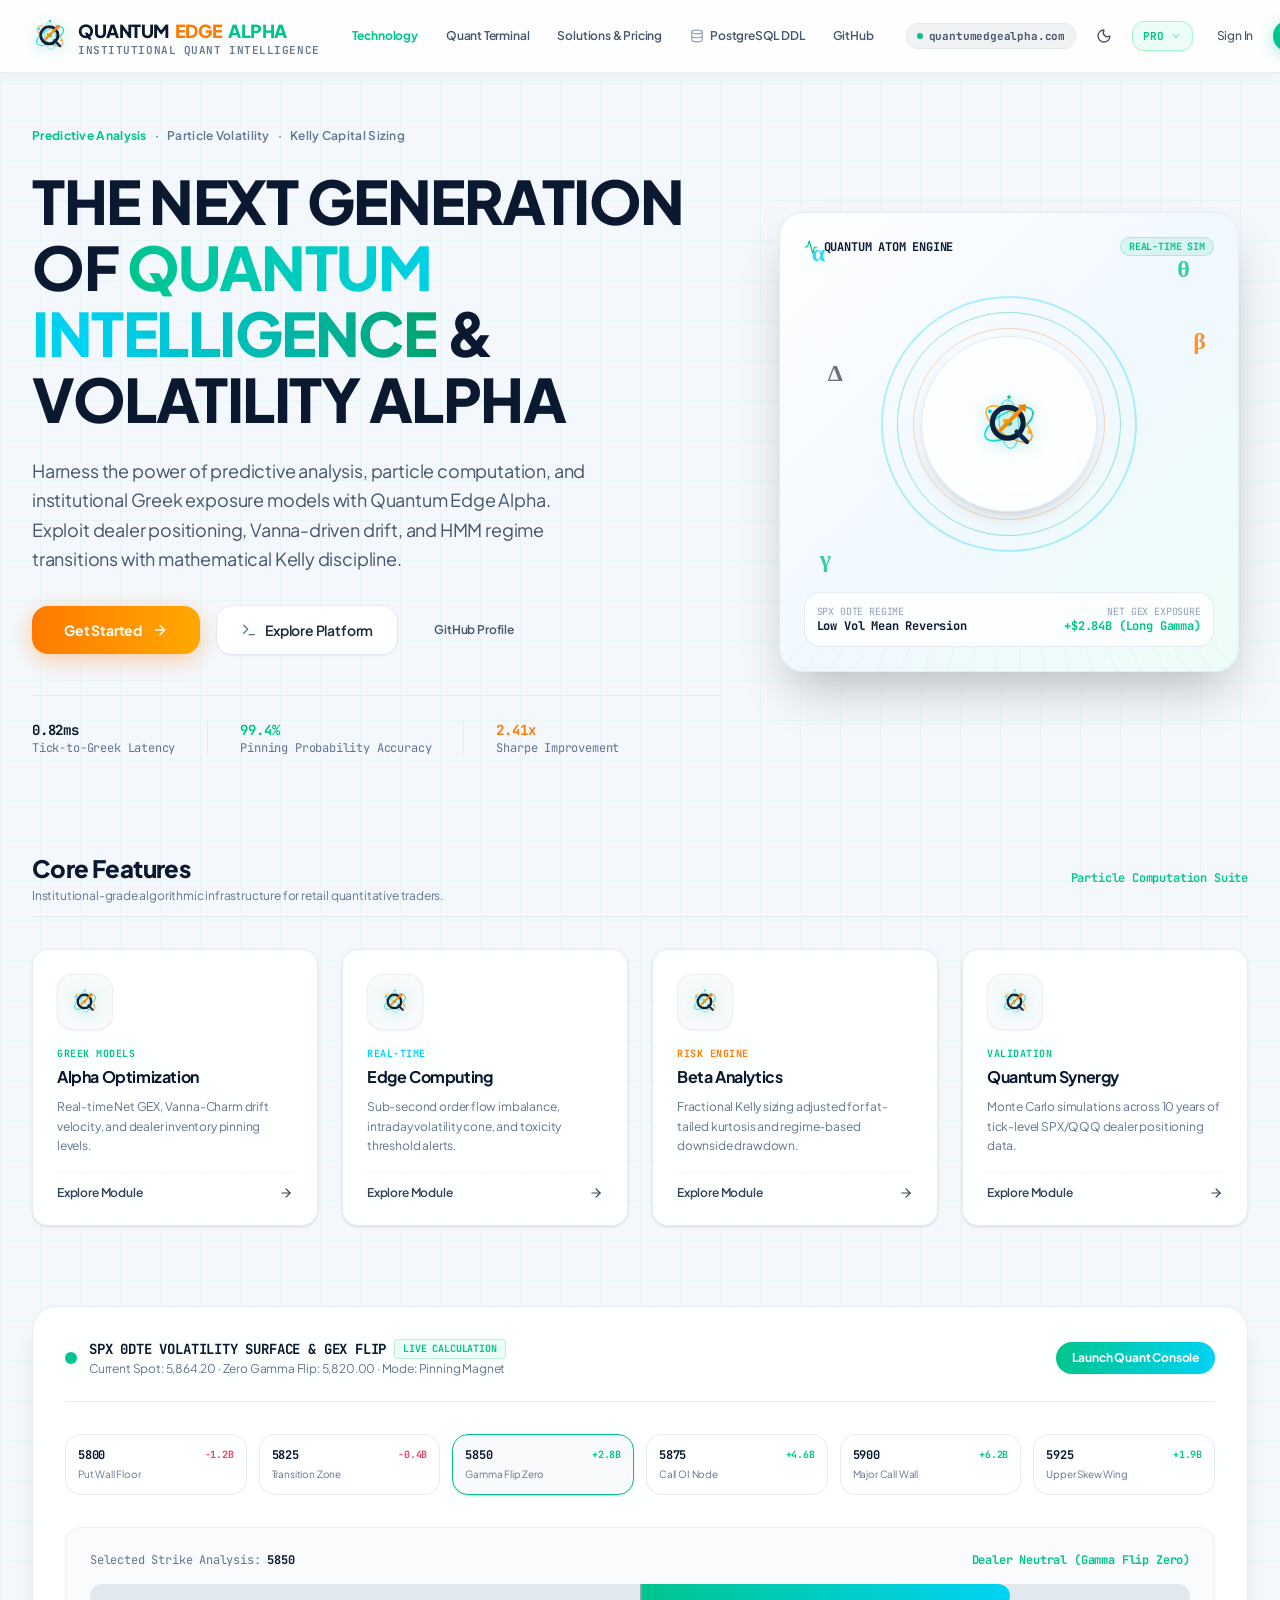
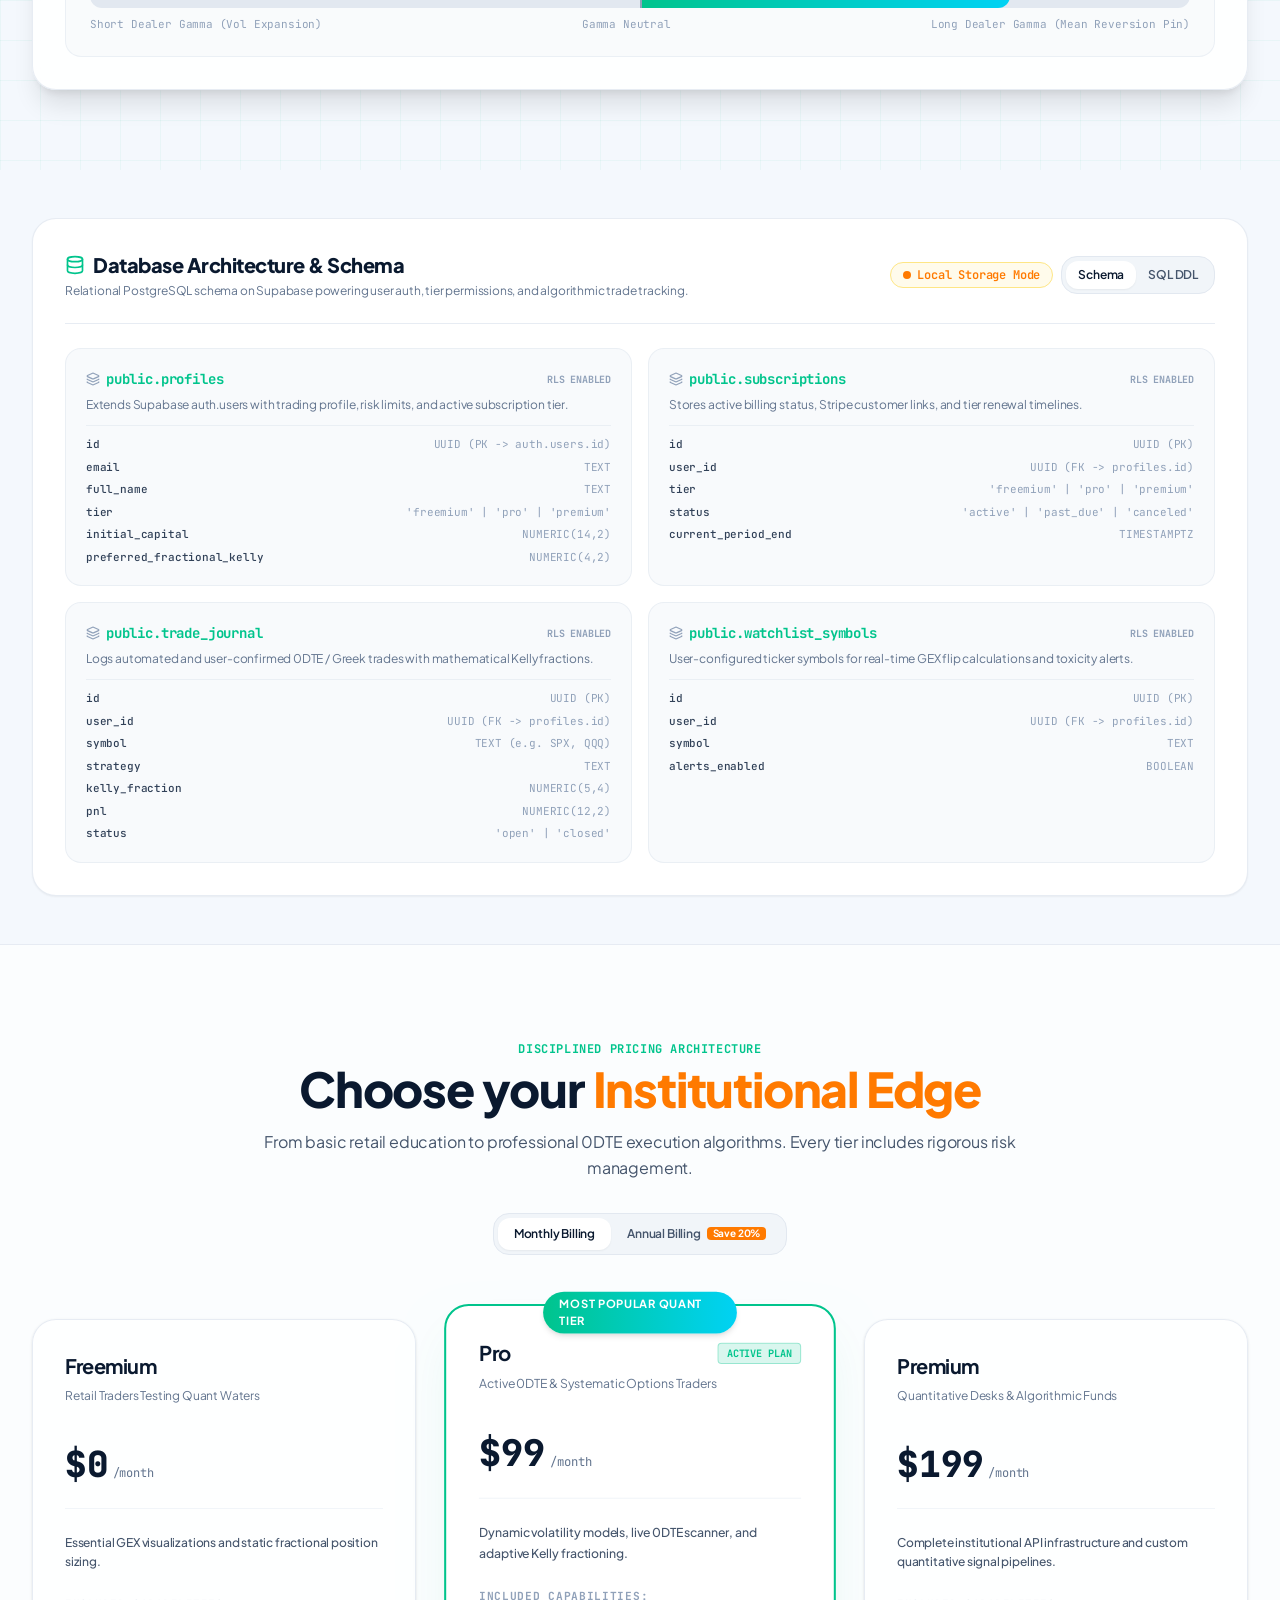
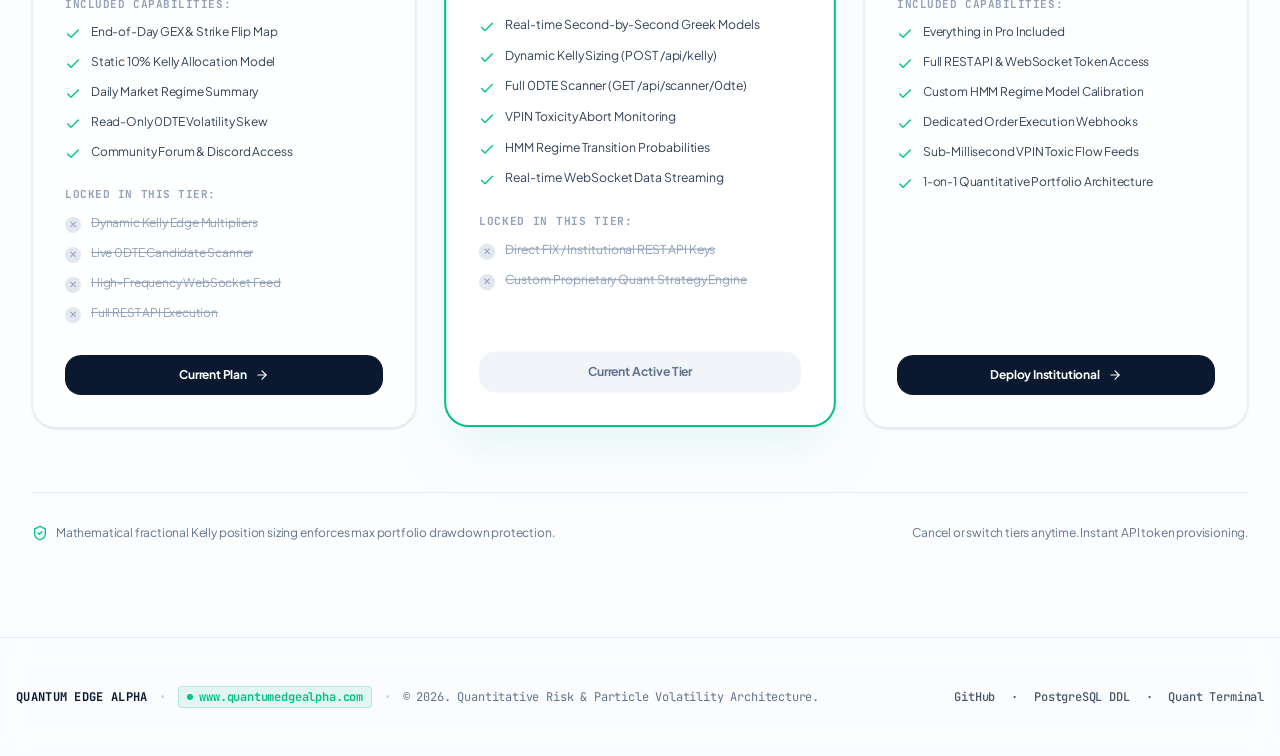
==== index.html @ 947c38e6 "Deploy: QuantumEdge Alpha redesign with 0DTE scanner, Greeks engine, and trade journal" ====
<!doctype html>
<html lang="en">
  <head>
    <meta charset="UTF-8" />
    <meta name="viewport" content="width=device-width, initial-scale=1.0" />
    <title>QuantumEdge Alpha | Institutional Quant Analytics & 0DTE Volatility Engine</title>
    <meta name="description" content="Institutional-grade quant tools, real-time Greek exposure models (GEX/Vanna/Charm), dynamic Kelly position sizing, and 0DTE volatility scanner for algorithmic retail traders." />
    <link rel="canonical" href="https://www.quantumedgealpha.com/" />
    <meta name="keywords" content="quant trading, 0DTE options, gamma exposure, GEX, Vanna, Charm, Kelly criterion, market regime detection, volatility surface, fear and greed index, options flow" />
    <meta name="author" content="QuantumEdge Alpha" />
    <meta name="publisher" content="QuantumEdge Alpha" />
    <meta name="theme-color" content="#0A192F" />

    <!-- OpenGraph / Facebook / LinkedIn / Slack -->
    <meta property="og:type" content="website" />
    <meta property="og:url" content="https://www.quantumedgealpha.com/" />
    <meta property="og:site_name" content="QuantumEdge Alpha" />
    <meta property="og:title" content="QuantumEdge Alpha | Institutional Quant Analytics & 0DTE Engine" />
    <meta property="og:description" content="Harness the next generation of predictive quantum intelligence: second-order Greeks (GEX, Vanna, Charm), HMM regime detection, dynamic Kelly sizing, and real-time 0DTE options flow." />
    <meta property="og:image" content="https://www.quantumedgealpha.com/assets/aistudio/ada83993-5d9d-4698-9c30-28a7d5d2d4ff_5654e8cf.jpeg" />
    <meta property="og:image:width" content="1200" />
    <meta property="og:image:height" content="630" />
    <meta property="og:image:alt" content="QuantumEdge Alpha - Institutional Quant Analytics Platform" />

    <!-- Twitter / X -->
    <meta name="twitter:card" content="summary_large_image" />
    <meta name="twitter:site" content="@QuantumEdgeAlpha" />
    <meta name="twitter:creator" content="@ShortGammaGambler" />
    <meta name="twitter:domain" content="www.quantumedgealpha.com" />
    <meta name="twitter:url" content="https://www.quantumedgealpha.com/" />
    <meta name="twitter:title" content="QuantumEdge Alpha | Institutional Quant Analytics & 0DTE Engine" />
    <meta name="twitter:description" content="Market-maker Greek exposure models, HMM regime detection, 3D volatility surface, and dynamic Kelly position sizing." />
    <meta name="twitter:image" content="https://www.quantumedgealpha.com/assets/aistudio/ada83993-5d9d-4698-9c30-28a7d5d2d4ff_5654e8cf.jpeg" />

    <!-- Favicon & Web Manifest -->
    <link rel="icon" type="image/svg+xml" href="data:image/svg+xml,<svg xmlns='http://www.w3.org/2000/svg' viewBox='0 0 100 100'><circle cx='50' cy='50' r='38' stroke='%2300C48C' stroke-width='6' fill='none'/><circle cx='50' cy='50' r='20' stroke='%230A192F' stroke-width='8' fill='none'/><line x1='35' y1='65' x2='75' y2='25' stroke='%23FF7A00' stroke-width='8' stroke-linecap='round'/></svg>" />
    <link rel="manifest" href="/manifest.json" />

    <!-- Google Fonts -->
    <link rel="preconnect" href="https://fonts.googleapis.com">
    <link rel="preconnect" href="https://fonts.gstatic.com" crossorigin>
    <link href="https://fonts.googleapis.com/css2?family=JetBrains+Mono:wght@400;500;600;700&family=Plus+Jakarta+Sans:wght@400;500;600;700;800&display=swap" rel="stylesheet">

    <!-- Schema.org Structured Data (JSON-LD) -->
    <script type="application/ld+json">
    {
      "@context": "https://schema.org",
      "@type": "WebApplication",
      "name": "QuantumEdge Alpha",
      "url": "https://www.quantumedgealpha.com/",
      "applicationCategory": "FinanceApplication",
      "operatingSystem": "All",
      "description": "Institutional-grade quant tools, real-time Greek exposure models (GEX/Vanna/Charm), dynamic Kelly position sizing, and 0DTE volatility scanner for algorithmic retail traders.",
      "image": "https://www.quantumedgealpha.com/assets/aistudio/ada83993-5d9d-4698-9c30-28a7d5d2d4ff_5654e8cf.jpeg",
      "publisher": {
        "@type": "Organization",
        "name": "QuantumEdge Alpha",
        "url": "https://www.quantumedgealpha.com/",
        "logo": "https://www.quantumedgealpha.com/assets/aistudio/ada83993-5d9d-4698-9c30-28a7d5d2d4ff_5654e8cf.jpeg",
        "sameAs": [
          "https://github.com/ShortGammaGambler"
        ]
      },
      "offers": {
        "@type": "AggregateOffer",
        "priceCurrency": "USD",
        "lowPrice": "0",
        "highPrice": "249",
        "offerCount": "3"
      },
      "featureList": [
        "Real-Time Greek Exposure Modeling (GEX, Vanna, Charm)",
        "3-State Hidden Markov Model Regime Detection",
        "Interactive 3D Implied Volatility Surface",
        "Dynamic Kelly Criterion Position Sizing Engine",
        "Real-Time Financial Market News & Microstructure Wire",
        "Algorithmic Trade Journal with Emotional State Tracking",
        "0DTE Volatility Skew & Order Flow Scanner"
      ]
    }
    </script>
    <script type="module" crossorigin src="/assets/index-Cb36KLCQ.js"></script>
    <link rel="stylesheet" crossorigin href="/assets/index-BCA3PK7J.css">
  </head>
  <body class="bg-[#F4F8FD] dark:bg-[#080E1A] text-slate-900 dark:text-slate-100 antialiased selection:bg-[#00C48C]/20 selection:text-[#0A192F]">
    <div id="root"></div>
  </body>
</html>
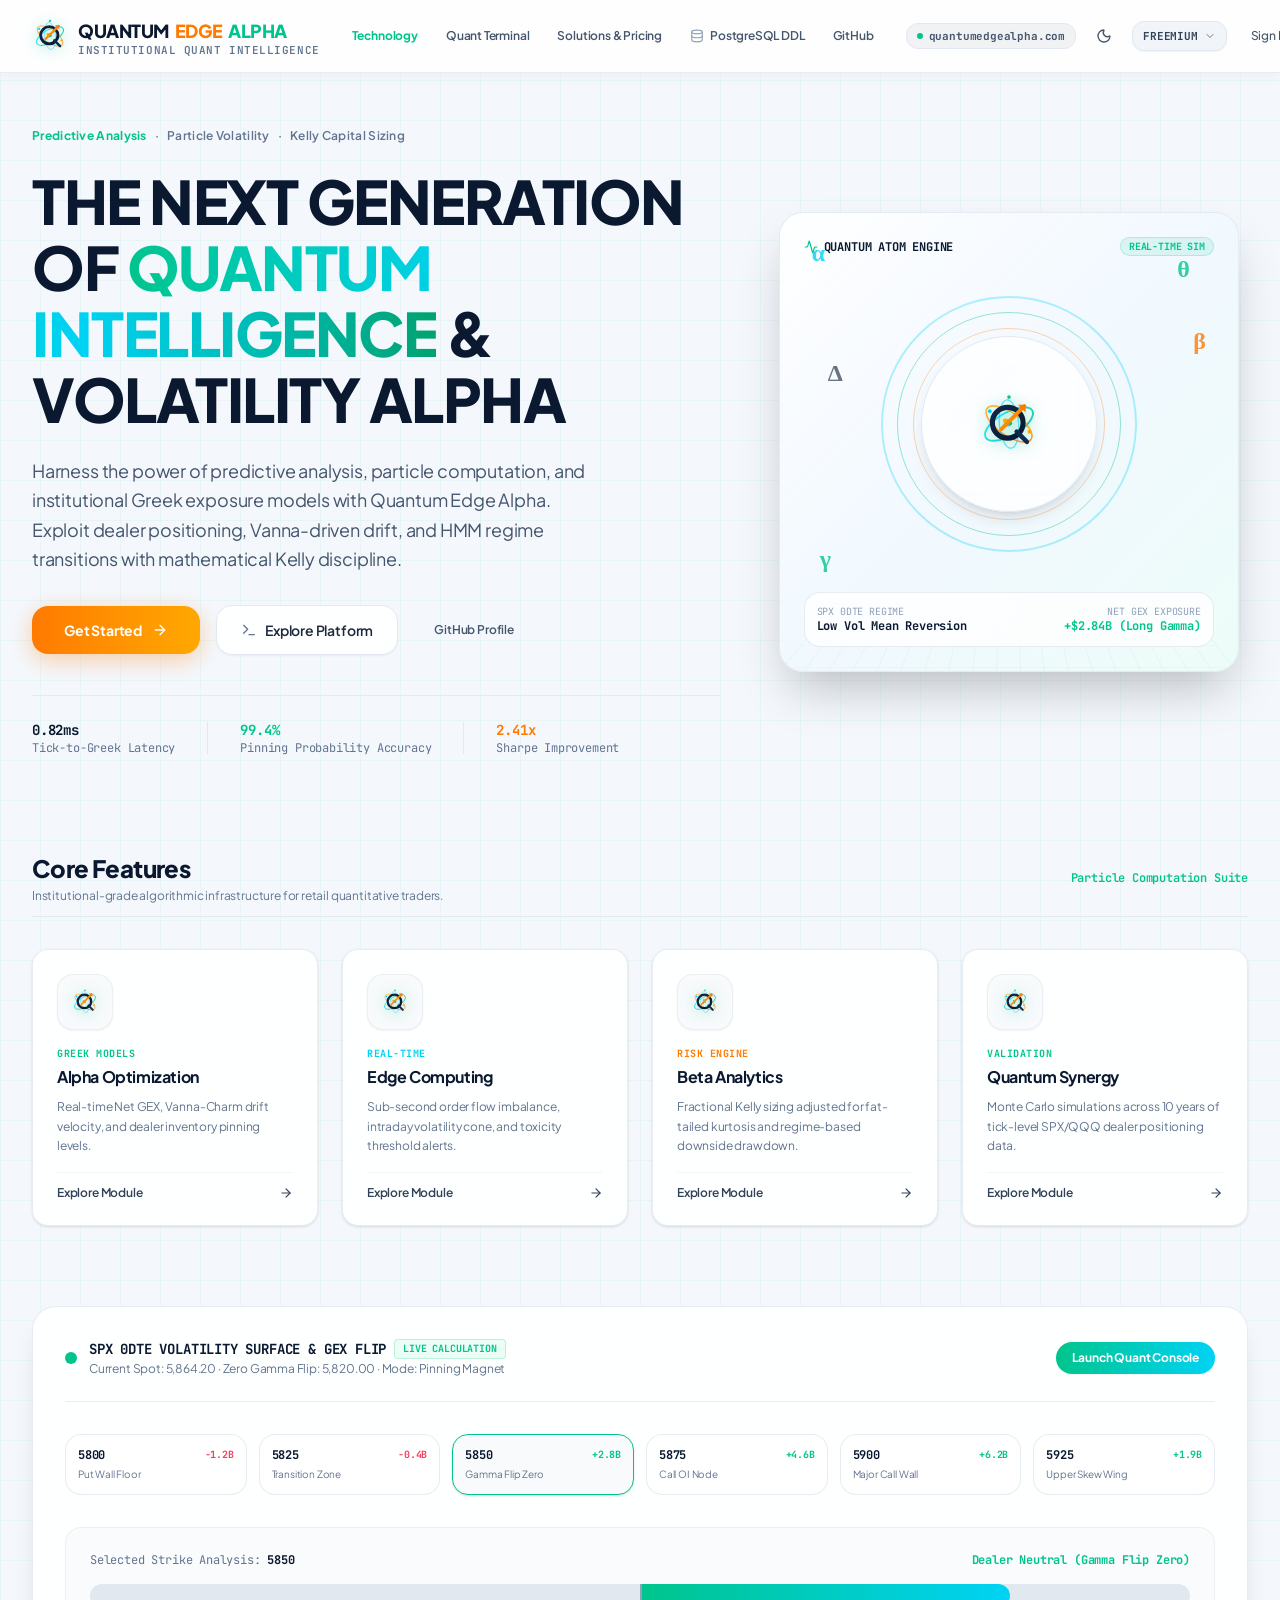
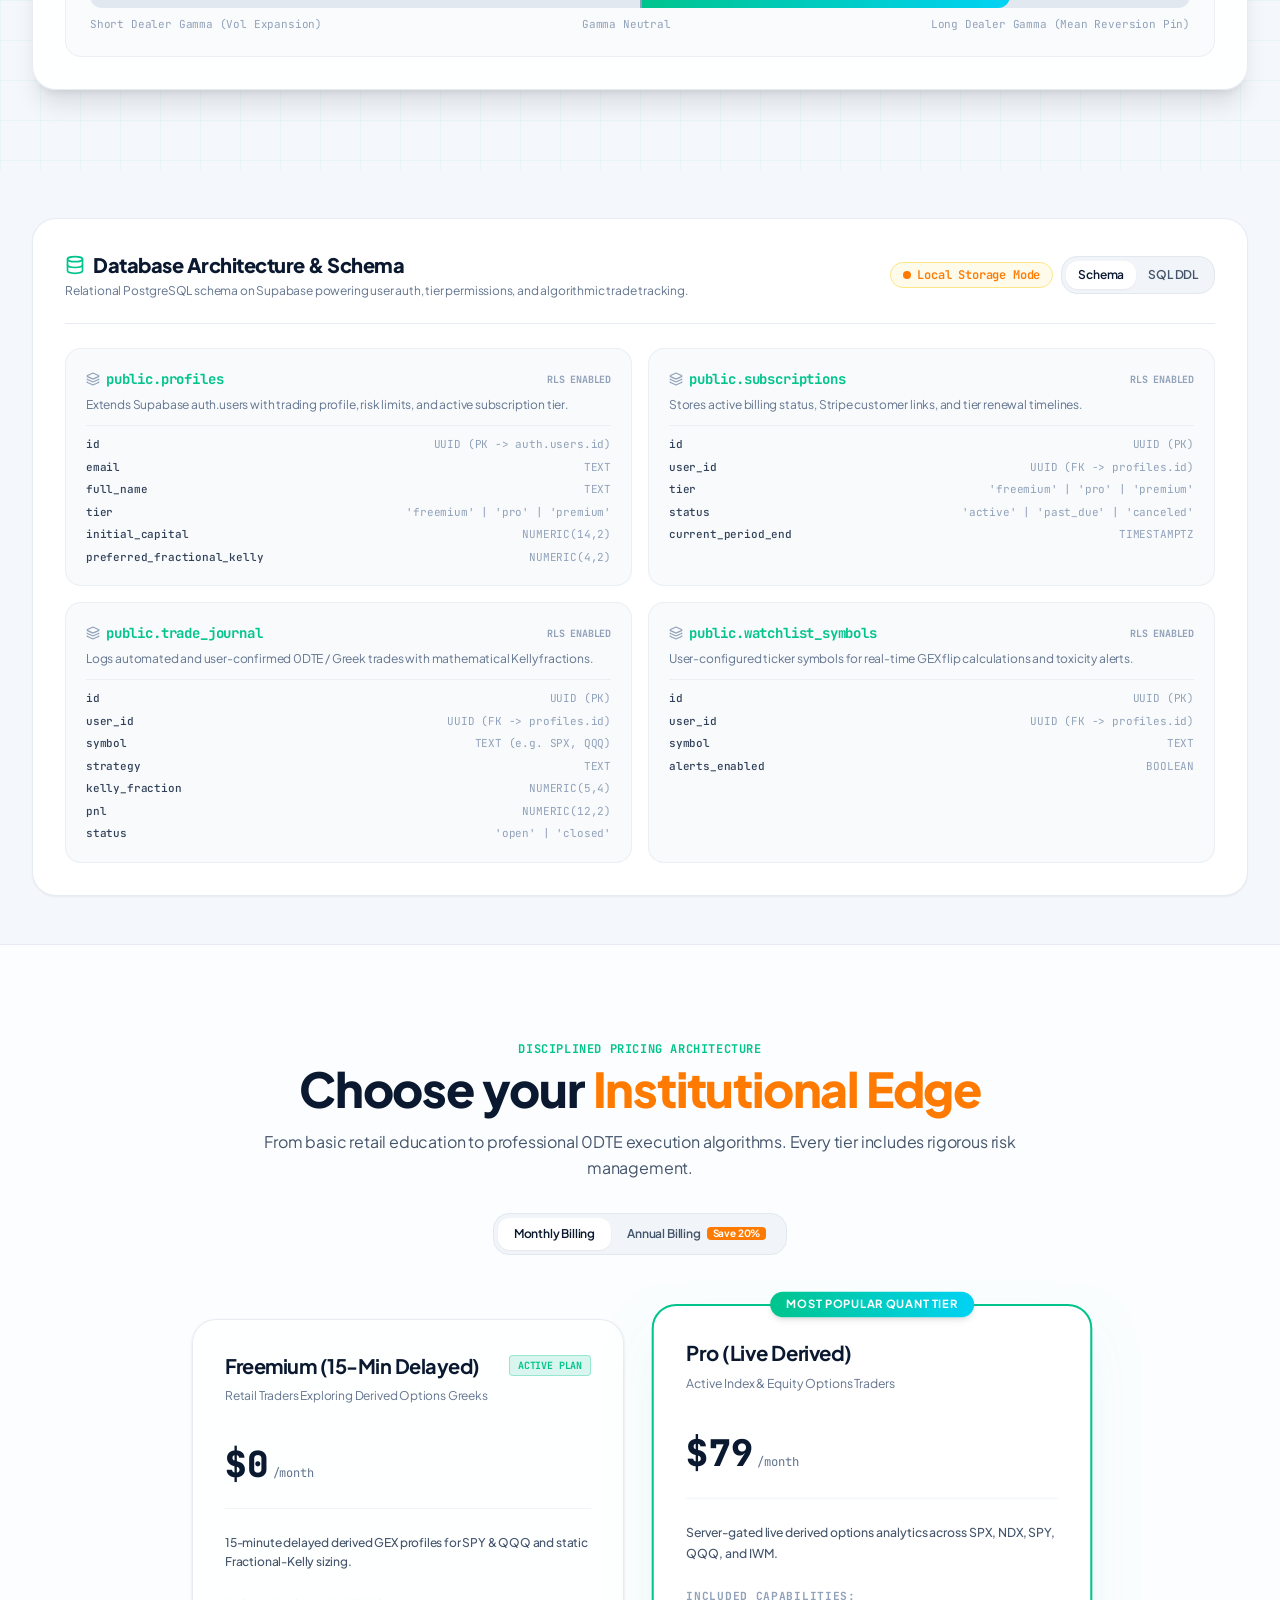
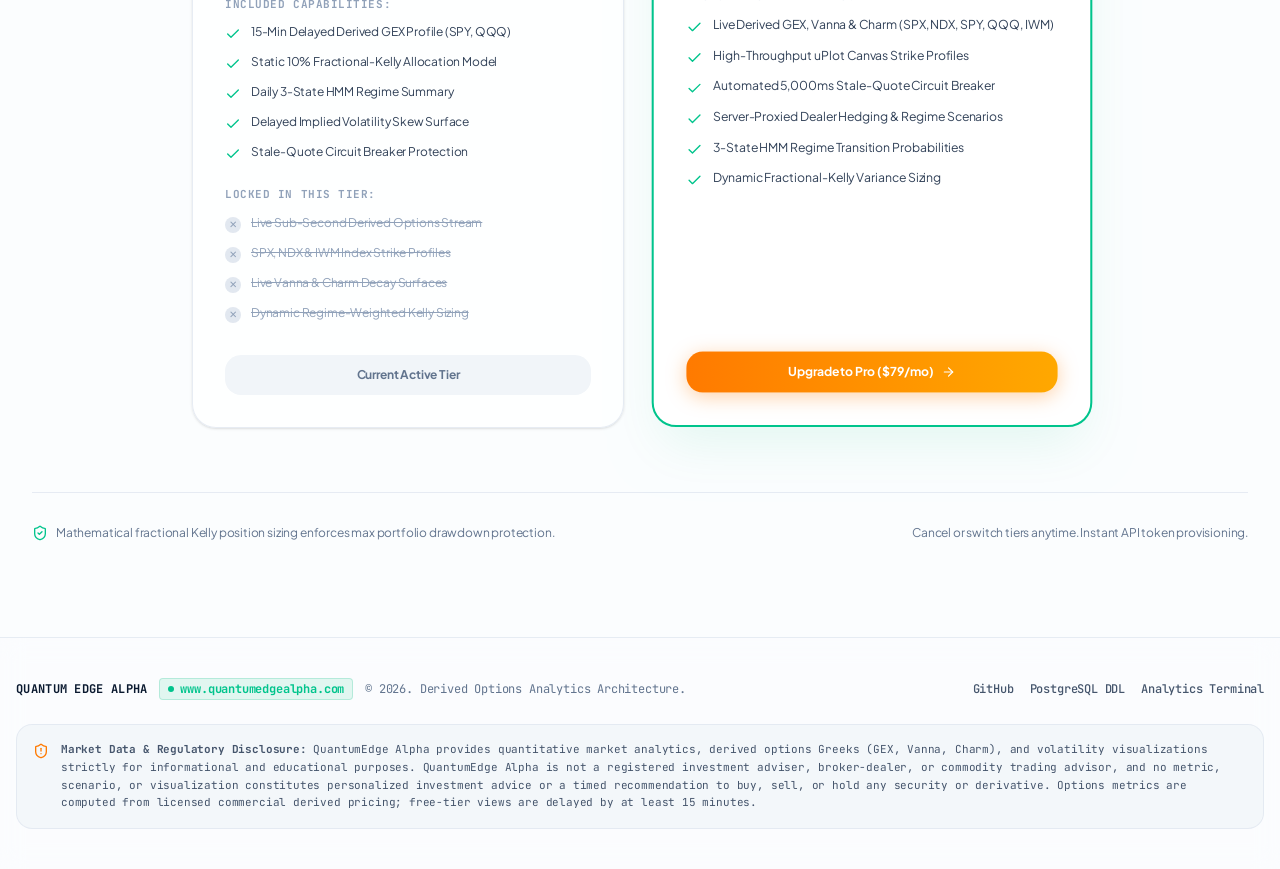
==== commit 2185ee96: "Deploy: Hardened derived options analytics terminal, uPlot GEX canvas, and comprehensive README" ====
--- a/index.html
+++ b/index.html
@@ -3,10 +3,10 @@
   <head>
     <meta charset="UTF-8" />
     <meta name="viewport" content="width=device-width, initial-scale=1.0" />
-    <title>QuantumEdge Alpha | Institutional Quant Analytics & 0DTE Volatility Engine</title>
-    <meta name="description" content="Institutional-grade quant tools, real-time Greek exposure models (GEX/Vanna/Charm), dynamic Kelly position sizing, and 0DTE volatility scanner for algorithmic retail traders." />
+    <title>QuantumEdge Alpha | Derived Options Analytics & Dealer GEX Engine</title>
+    <meta name="description" content="Derived US index and equity options analytics: Gamma Exposure (GEX), Vanna, Charm decay surfaces, and regime modeling with live stale-data protection." />
     <link rel="canonical" href="https://www.quantumedgealpha.com/" />
-    <meta name="keywords" content="quant trading, 0DTE options, gamma exposure, GEX, Vanna, Charm, Kelly criterion, market regime detection, volatility surface, fear and greed index, options flow" />
+    <meta name="keywords" content="options analytics, 0DTE options, gamma exposure, GEX, Vanna, Charm, implied volatility surface, market regime detection, dealer positioning" />
     <meta name="author" content="QuantumEdge Alpha" />
     <meta name="publisher" content="QuantumEdge Alpha" />
     <meta name="theme-color" content="#0A192F" />
@@ -15,12 +15,12 @@
     <meta property="og:type" content="website" />
     <meta property="og:url" content="https://www.quantumedgealpha.com/" />
     <meta property="og:site_name" content="QuantumEdge Alpha" />
-    <meta property="og:title" content="QuantumEdge Alpha | Institutional Quant Analytics & 0DTE Engine" />
-    <meta property="og:description" content="Harness the next generation of predictive quantum intelligence: second-order Greeks (GEX, Vanna, Charm), HMM regime detection, dynamic Kelly sizing, and real-time 0DTE options flow." />
+    <meta property="og:title" content="QuantumEdge Alpha | Derived Options Greeks & Dealer Positioning" />
+    <meta property="og:description" content="Second-order options Greeks (GEX, Vanna, Charm), volatility skew modeling, and sub-second canvas telemetry for disciplined traders." />
     <meta property="og:image" content="https://www.quantumedgealpha.com/assets/aistudio/ada83993-5d9d-4698-9c30-28a7d5d2d4ff_5654e8cf.jpeg" />
     <meta property="og:image:width" content="1200" />
     <meta property="og:image:height" content="630" />
-    <meta property="og:image:alt" content="QuantumEdge Alpha - Institutional Quant Analytics Platform" />
+    <meta property="og:image:alt" content="QuantumEdge Alpha - Derived Options Analytics Platform" />
 
     <!-- Twitter / X -->
     <meta name="twitter:card" content="summary_large_image" />
@@ -28,8 +28,8 @@
     <meta name="twitter:creator" content="@ShortGammaGambler" />
     <meta name="twitter:domain" content="www.quantumedgealpha.com" />
     <meta name="twitter:url" content="https://www.quantumedgealpha.com/" />
-    <meta name="twitter:title" content="QuantumEdge Alpha | Institutional Quant Analytics & 0DTE Engine" />
-    <meta name="twitter:description" content="Market-maker Greek exposure models, HMM regime detection, 3D volatility surface, and dynamic Kelly position sizing." />
+    <meta name="twitter:title" content="QuantumEdge Alpha | Derived Options Greeks & Dealer Positioning" />
+    <meta name="twitter:description" content="Dealer Gamma Exposure (GEX), Vanna/Charm surfaces, and regime analytics powered by licensed derived options pricing." />
     <meta name="twitter:image" content="https://www.quantumedgealpha.com/assets/aistudio/ada83993-5d9d-4698-9c30-28a7d5d2d4ff_5654e8cf.jpeg" />
 
     <!-- Favicon & Web Manifest -->
@@ -37,9 +37,9 @@
     <link rel="manifest" href="/manifest.json" />
 
     <!-- Google Fonts -->
-    <link rel="preconnect" href="https://fonts.googleapis.com">
-    <link rel="preconnect" href="https://fonts.gstatic.com" crossorigin>
-    <link href="https://fonts.googleapis.com/css2?family=JetBrains+Mono:wght@400;500;600;700&family=Plus+Jakarta+Sans:wght@400;500;600;700;800&display=swap" rel="stylesheet">
+    <link rel="preconnect" href="https://fonts.googleapis.com" />
+    <link rel="preconnect" href="https://fonts.gstatic.com" crossorigin />
+    <link href="https://fonts.googleapis.com/css2?family=JetBrains+Mono:wght@400;500;600;700&family=Plus+Jakarta+Sans:wght@400;500;600;700;800&display=swap" rel="stylesheet" />
 
     <!-- Schema.org Structured Data (JSON-LD) -->
     <script type="application/ld+json">
@@ -50,7 +50,7 @@
       "url": "https://www.quantumedgealpha.com/",
       "applicationCategory": "FinanceApplication",
       "operatingSystem": "All",
-      "description": "Institutional-grade quant tools, real-time Greek exposure models (GEX/Vanna/Charm), dynamic Kelly position sizing, and 0DTE volatility scanner for algorithmic retail traders.",
+      "description": "Derived US index and equity options analytics: Gamma Exposure (GEX), Vanna, Charm decay surfaces, and regime modeling for informational and educational use.",
       "image": "https://www.quantumedgealpha.com/assets/aistudio/ada83993-5d9d-4698-9c30-28a7d5d2d4ff_5654e8cf.jpeg",
       "publisher": {
         "@type": "Organization",
@@ -65,22 +65,21 @@
         "@type": "AggregateOffer",
         "priceCurrency": "USD",
         "lowPrice": "0",
-        "highPrice": "249",
-        "offerCount": "3"
+        "highPrice": "79",
+        "offerCount": "2"
       },
       "featureList": [
-        "Real-Time Greek Exposure Modeling (GEX, Vanna, Charm)",
-        "3-State Hidden Markov Model Regime Detection",
-        "Interactive 3D Implied Volatility Surface",
-        "Dynamic Kelly Criterion Position Sizing Engine",
-        "Real-Time Financial Market News & Microstructure Wire",
-        "Algorithmic Trade Journal with Emotional State Tracking",
-        "0DTE Volatility Skew & Order Flow Scanner"
+        "Derived Dealer Gamma Exposure Modeling (GEX, Vanna, Charm)",
+        "3-State Volatility Regime Detection",
+        "Intraday Implied Volatility Skew & Term Structure",
+        "Position Sizing & Risk-of-Ruin Calculator",
+        "15-Minute Delayed Free Tier & Server-Gated Real-Time Derived Stream",
+        "Automated Stale-Quote Circuit Breaker & Feed Timestamp Verification"
       ]
     }
     </script>
-    <script type="module" crossorigin src="/assets/index-Cb36KLCQ.js"></script>
-    <link rel="stylesheet" crossorigin href="/assets/index-BCA3PK7J.css">
+    <script type="module" crossorigin src="/assets/index-CB_GMu9G.js"></script>
+    <link rel="stylesheet" crossorigin href="/assets/index-BgRiPPJk.css">
   </head>
   <body class="bg-[#F4F8FD] dark:bg-[#080E1A] text-slate-900 dark:text-slate-100 antialiased selection:bg-[#00C48C]/20 selection:text-[#0A192F]">
     <div id="root"></div>
--- a/assets/index-BgRiPPJk.css
+++ b/assets/index-BgRiPPJk.css
@@ -0,0 +1 @@
+.uplot,.uplot *,.uplot *:before,.uplot *:after{box-sizing:border-box}.uplot{font-family:system-ui,-apple-system,Segoe UI,Roboto,Helvetica Neue,Arial,Noto Sans,sans-serif,"Apple Color Emoji","Segoe UI Emoji",Segoe UI Symbol,"Noto Color Emoji";line-height:1.5;width:min-content}.u-title{text-align:center;font-size:18px;font-weight:700}.u-wrap{position:relative;-webkit-user-select:none;user-select:none}.u-over,.u-under{position:absolute}.u-under{overflow:hidden}.uplot canvas{display:block;position:relative;width:100%;height:100%}.u-axis{position:absolute}.u-legend{font-size:14px;margin:auto;text-align:center}.u-inline{display:block}.u-inline *{display:inline-block}.u-inline tr{margin-right:16px}.u-legend th{font-weight:600}.u-legend th>*{vertical-align:middle;display:inline-block}.u-legend .u-marker{width:1em;height:1em;margin-right:4px;background-clip:padding-box!important}.u-inline.u-live th:after{content:":";vertical-align:middle}.u-inline:not(.u-live) .u-value{display:none}.u-series>*{padding:4px}.u-series th{cursor:pointer}.u-legend .u-off>*{opacity:.3}.u-select{background:#00000012;position:absolute;pointer-events:none}.u-cursor-x,.u-cursor-y{position:absolute;left:0;top:0;pointer-events:none;will-change:transform}.u-hz .u-cursor-x,.u-vt .u-cursor-y{height:100%;border-right:1px dashed #607D8B}.u-hz .u-cursor-y,.u-vt .u-cursor-x{width:100%;border-bottom:1px dashed #607D8B}.u-cursor-pt{position:absolute;top:0;left:0;border-radius:50%;border:0 solid;pointer-events:none;will-change:transform;background-clip:padding-box!important}.u-axis.u-off,.u-select.u-off,.u-cursor-x.u-off,.u-cursor-y.u-off,.u-cursor-pt.u-off{display:none}/*! tailwindcss v4.3.5 | MIT License | https://tailwindcss.com */@layer properties{@supports (((-webkit-hyphens:none)) and (not (margin-trim:block))) or ((-moz-orient:inline) and (not (color:rgb(from red r g b)))){*,:before,:after,::backdrop{--tw-translate-x:0;--tw-translate-y:0;--tw-translate-z:0;--tw-scale-x:1;--tw-scale-y:1;--tw-scale-z:1;--tw-rotate-x:initial;--tw-rotate-y:initial;--tw-rotate-z:initial;--tw-skew-x:initial;--tw-skew-y:initial;--tw-space-y-reverse:0;--tw-divide-y-reverse:0;--tw-border-style:solid;--tw-gradient-position:initial;--tw-gradient-from:#0000;--tw-gradient-via:#0000;--tw-gradient-to:#0000;--tw-gradient-stops:initial;--tw-gradient-via-stops:initial;--tw-gradient-from-position:0%;--tw-gradient-via-position:50%;--tw-gradient-to-position:100%;--tw-leading:initial;--tw-font-weight:initial;--tw-tracking:initial;--tw-ordinal:initial;--tw-slashed-zero:initial;--tw-numeric-figure:initial;--tw-numeric-spacing:initial;--tw-numeric-fraction:initial;--tw-shadow:0 0 #0000;--tw-shadow-color:initial;--tw-shadow-alpha:100%;--tw-inset-shadow:0 0 #0000;--tw-inset-shadow-color:initial;--tw-inset-shadow-alpha:100%;--tw-ring-color:initial;--tw-ring-shadow:0 0 #0000;--tw-inset-ring-color:initial;--tw-inset-ring-shadow:0 0 #0000;--tw-ring-inset:initial;--tw-ring-offset-width:0px;--tw-ring-offset-color:#fff;--tw-ring-offset-shadow:0 0 #0000;--tw-blur:initial;--tw-brightness:initial;--tw-contrast:initial;--tw-grayscale:initial;--tw-hue-rotate:initial;--tw-invert:initial;--tw-opacity:initial;--tw-saturate:initial;--tw-sepia:initial;--tw-drop-shadow:initial;--tw-drop-shadow-color:initial;--tw-drop-shadow-alpha:100%;--tw-drop-shadow-size:initial;--tw-backdrop-blur:initial;--tw-backdrop-brightness:initial;--tw-backdrop-contrast:initial;--tw-backdrop-grayscale:initial;--tw-backdrop-hue-rotate:initial;--tw-backdrop-invert:initial;--tw-backdrop-opacity:initial;--tw-backdrop-saturate:initial;--tw-backdrop-sepia:initial;--tw-duration:initial;--tw-ease:initial}}}@layer theme{:root,:host{--font-sans:"Plus Jakarta Sans", ui-sans-serif, system-ui, -apple-system, sans-serif;--font-serif:ui-serif, Georgia, Cambria, "Times New Roman", Times, serif;--font-mono:"JetBrains Mono", ui-monospace, SFMono-Regular, monospace;--color-orange-50:oklch(98% .016 73.684);--color-orange-200:oklch(90.1% .076 70.697);--color-orange-500:oklch(70.5% .213 47.604);--color-orange-950:oklch(26.6% .079 36.259);--color-amber-50:oklch(98.7% .022 95.277);--color-amber-200:oklch(92.4% .12 95.746);--color-amber-300:oklch(87.9% .169 91.605);--color-amber-400:oklch(82.8% .189 84.429);--color-amber-500:oklch(76.9% .188 70.08);--color-amber-600:oklch(66.6% .179 58.318);--color-amber-950:oklch(27.9% .077 45.635);--color-emerald-50:oklch(97.9% .021 166.113);--color-emerald-200:oklch(90.5% .093 164.15);--color-emerald-400:oklch(76.5% .177 163.223);--color-emerald-500:oklch(69.6% .17 162.48);--color-emerald-600:oklch(59.6% .145 163.225);--color-emerald-950:oklch(26.2% .051 172.552);--color-teal-500:oklch(70.4% .14 182.503);--color-cyan-50:oklch(98.4% .019 200.873);--color-cyan-200:oklch(91.7% .08 205.041);--color-cyan-300:oklch(86.5% .127 207.078);--color-cyan-500:oklch(71.5% .143 215.221);--color-cyan-950:oklch(30.2% .056 229.695);--color-blue-500:oklch(62.3% .214 259.815);--color-purple-50:oklch(97.7% .014 308.299);--color-purple-200:oklch(90.2% .063 306.703);--color-purple-500:oklch(62.7% .265 303.9);--color-purple-950:oklch(29.1% .149 302.717);--color-rose-50:oklch(96.9% .015 12.422);--color-rose-200:oklch(89.2% .058 10.001);--color-rose-400:oklch(71.2% .194 13.428);--color-rose-500:oklch(64.5% .246 16.439);--color-rose-600:oklch(58.6% .253 17.585);--color-rose-950:oklch(27.1% .105 12.094);--color-slate-50:oklch(98.4% .003 247.858);--color-slate-100:oklch(96.8% .007 247.896);--color-slate-200:oklch(92.9% .013 255.508);--color-slate-300:oklch(86.9% .022 252.894);--color-slate-400:oklch(70.4% .04 256.788);--color-slate-500:oklch(55.4% .046 257.417);--color-slate-600:oklch(44.6% .043 257.281);--color-slate-700:oklch(37.2% .044 257.287);--color-slate-800:oklch(27.9% .041 260.031);--color-slate-900:oklch(20.8% .042 265.755);--color-slate-950:oklch(12.9% .042 264.695);--color-black:#000;--color-white:#fff;--spacing:.25rem;--container-md:28rem;--container-xl:36rem;--container-2xl:42rem;--container-3xl:48rem;--container-4xl:56rem;--container-7xl:80rem;--text-xs:.75rem;--text-xs--line-height:calc(1 / .75);--text-sm:.875rem;--text-sm--line-height:calc(1.25 / .875);--text-base:1rem;--text-base--line-height: 1.5 ;--text-lg:1.125rem;--text-lg--line-height:calc(1.75 / 1.125);--text-xl:1.25rem;--text-xl--line-height:calc(1.75 / 1.25);--text-2xl:1.5rem;--text-2xl--line-height:calc(2 / 1.5);--text-3xl:1.875rem;--text-3xl--line-height: 1.2 ;--text-4xl:2.25rem;--text-4xl--line-height:calc(2.5 / 2.25);--text-5xl:3rem;--text-5xl--line-height:1;--text-6xl:3.75rem;--text-6xl--line-height:1;--font-weight-normal:400;--font-weight-medium:500;--font-weight-semibold:600;--font-weight-bold:700;--font-weight-extrabold:800;--tracking-tight:-.025em;--tracking-wide:.025em;--tracking-wider:.05em;--leading-tight:1.25;--leading-snug:1.375;--leading-normal:1.5;--leading-relaxed:1.625;--radius-md:.5rem;--radius-lg:.75rem;--radius-xl:1rem;--radius-2xl:1rem;--radius-3xl:1.5rem;--ease-out:cubic-bezier(0, 0, .2, 1);--animate-spin:spin 1s linear infinite;--animate-ping:ping 1s cubic-bezier(0, 0, .2, 1) infinite;--animate-pulse:pulse 2s cubic-bezier(.4, 0, .6, 1) infinite;--animate-bounce:bounce 1s infinite;--blur-xs:4px;--blur-sm:8px;--blur-md:12px;--blur-xl:24px;--default-transition-duration:.15s;--default-transition-timing-function:cubic-bezier(.4, 0, .2, 1);--default-font-family:var(--font-sans);--default-mono-font-family:var(--font-mono)}}@layer base{*,:after,:before,::backdrop{box-sizing:border-box;border:0 solid;margin:0;padding:0}::file-selector-button{box-sizing:border-box;border:0 solid;margin:0;padding:0}html,:host{-webkit-text-size-adjust:100%;-moz-tab-size:4;tab-size:4;line-height:1.5;font-family:var(--default-font-family,-apple-system, BlinkMacSystemFont, "Segoe UI", Roboto, "Helvetica Neue", "Noto Sans", Arial, sans-serif, "Apple Color Emoji", "Segoe UI Emoji", "Segoe UI Symbol", "Noto Color Emoji");font-feature-settings:var(--default-font-feature-settings,normal);font-variation-settings:var(--default-font-variation-settings,normal);-webkit-tap-highlight-color:transparent}hr{height:0;color:inherit;border-top-width:1px}abbr:where([title]){-webkit-text-decoration:underline dotted;text-decoration:underline dotted}h1,h2,h3,h4,h5,h6{font-size:inherit;font-weight:inherit}a{color:inherit;-webkit-text-decoration:inherit;text-decoration:inherit}b,strong{font-weight:bolder}code,kbd,samp,pre{font-family:var(--default-mono-font-family,ui-monospace, SFMono-Regular, Menlo, Monaco, Consolas, "Liberation Mono", "Courier New", monospace);font-feature-settings:var(--default-mono-font-feature-settings,normal);font-variation-settings:var(--default-mono-font-variation-settings,normal);font-size:1em}small{font-size:80%}sub,sup{vertical-align:baseline;font-size:75%;line-height:0;position:relative}sub{bottom:-.25em}sup{top:-.5em}table{text-indent:0;border-color:inherit;border-collapse:collapse}:-moz-focusring:where(:not(iframe)){outline:auto}progress{vertical-align:baseline}summary{display:list-item}ol,ul,menu{list-style:none}img,svg,video,canvas,audio,iframe,embed,object{vertical-align:middle;display:block}img,video{max-width:100%;height:auto}button,input,select,optgroup,textarea{font:inherit;font-feature-settings:inherit;font-variation-settings:inherit;letter-spacing:inherit;color:inherit;opacity:1;background-color:#0000;border-radius:0}::file-selector-button{font:inherit;font-feature-settings:inherit;font-variation-settings:inherit;letter-spacing:inherit;color:inherit;opacity:1;background-color:#0000;border-radius:0}:where(select:is([multiple],[size])) optgroup{font-weight:bolder}:where(select:is([multiple],[size])) optgroup option{padding-inline-start:20px}::file-selector-button{margin-inline-end:4px}::placeholder{opacity:1}@supports (not ((-webkit-appearance:-apple-pay-button))) or (contain-intrinsic-size:1px){::placeholder{color:currentColor}@supports (color:color-mix(in lab,red,red)){::placeholder{color:color-mix(in oklab,currentcolor 50%,transparent)}}}textarea{resize:vertical}::-webkit-search-decoration{-webkit-appearance:none}::-webkit-date-and-time-value{min-height:1lh;text-align:inherit}::-webkit-datetime-edit{display:inline-flex}::-webkit-datetime-edit-fields-wrapper{padding:0}::-webkit-datetime-edit{padding-block:0}::-webkit-datetime-edit-year-field{padding-block:0}::-webkit-datetime-edit-month-field{padding-block:0}::-webkit-datetime-edit-day-field{padding-block:0}::-webkit-datetime-edit-hour-field{padding-block:0}::-webkit-datetime-edit-minute-field{padding-block:0}::-webkit-datetime-edit-second-field{padding-block:0}::-webkit-datetime-edit-millisecond-field{padding-block:0}::-webkit-datetime-edit-meridiem-field{padding-block:0}::-webkit-calendar-picker-indicator{line-height:1}:-moz-ui-invalid{box-shadow:none}button,input:where([type=button],[type=reset],[type=submit]){-webkit-appearance:button;-moz-appearance:button;appearance:button}::file-selector-button{-webkit-appearance:button;-moz-appearance:button;appearance:button}::-webkit-inner-spin-button{height:auto}::-webkit-outer-spin-button{height:auto}[hidden]:where(:not([hidden=until-found])){display:none!important}*{border-color:#0f172a14}.dark *{border-color:#ffffff14}body{color:#0f172a;font-family:var(--font-sans);letter-spacing:-.011em;background-color:#f4f8fd}.dark body{color:#f1f5f9;background-color:#080e1a}h1,h2,h3,h4,h5,h6{letter-spacing:-.025em;color:#0a192f;text-wrap:balance}.dark h1,.dark h2,.dark h3,.dark h4,.dark h5,.dark h6{color:#f8fafc}.tabular-nums{font-variant-numeric:tabular-nums}}@layer components{.quant-card{-webkit-backdrop-filter:blur(16px);backdrop-filter:blur(16px);background-color:#ffffffe0;border:1px solid #e2e8f0e6;border-radius:1rem;transition:border-color .2s,box-shadow .2s,transform .2s;box-shadow:0 4px 20px -2px #0f172a0d}.quant-card:hover{border-color:#00c48c66;box-shadow:0 10px 25px -4px #00c48c1f}.dark .quant-card{background-color:#0e1726d9;border:1px solid #ffffff14;box-shadow:0 4px 20px -2px #0000004d}.dark .quant-card:hover{border-color:#00d2f44d;box-shadow:0 10px 25px -4px #00d2f426}.glow-text{-webkit-text-fill-color:transparent;background:linear-gradient(135deg,#0a192f,#00c48c,#ff7a00);-webkit-background-clip:text}.dark .glow-text{-webkit-text-fill-color:transparent;background:linear-gradient(135deg,#00d2f4,#00c48c,#ffb020);-webkit-background-clip:text}.quantum-orange-gradient{background:linear-gradient(135deg,#ff7a00,#ffa800)}.quantum-emerald-gradient{background:linear-gradient(135deg,#00c48c,#00d2f4)}.quantum-grid-bg{background-image:linear-gradient(90deg,#00c48c0d 1px,#0000 1px),linear-gradient(#00c48c0d 1px,#0000 1px);background-size:40px 40px}.dark .quantum-grid-bg{background-image:linear-gradient(90deg,#00d2f40a 1px,#0000 1px),linear-gradient(#00d2f40a 1px,#0000 1px)}.hairline-divider{background:linear-gradient(90deg,#0000,#0f172a14 20%,#0f172a14 80%,#0000);height:1px}.dark .hairline-divider{background:linear-gradient(90deg,#0000,#ffffff14 20%,#ffffff14 80%,#0000)}}@layer utilities{.pointer-events-none{pointer-events:none}.absolute{position:absolute}.fixed{position:fixed}.relative{position:relative}.static{position:static}.sticky{position:sticky}.inset-0{top:0;right:0;bottom:0;left:0}.inset-4{inset:calc(var(--spacing) * 4)}.inset-8{inset:calc(var(--spacing) * 8)}.inset-x-0{inset-inline:0}.inset-x-5{inset-inline:calc(var(--spacing) * 5)}.-top-3\.5{top:calc(var(--spacing) * -3.5)}.top-0{top:0}.top-1\/2{top:50%}.top-6{top:calc(var(--spacing) * 6)}.top-10{top:calc(var(--spacing) * 10)}.top-12{top:calc(var(--spacing) * 12)}.top-16{top:calc(var(--spacing) * 16)}.top-20{top:calc(var(--spacing) * 20)}.top-28{top:calc(var(--spacing) * 28)}.top-36{top:calc(var(--spacing) * 36)}.top-40{top:calc(var(--spacing) * 40)}.right-0{right:0}.right-1\/4{right:25%}.right-6{right:calc(var(--spacing) * 6)}.right-8{right:calc(var(--spacing) * 8)}.right-12{right:calc(var(--spacing) * 12)}.bottom-0{bottom:0}.bottom-5{bottom:calc(var(--spacing) * 5)}.bottom-24{bottom:calc(var(--spacing) * 24)}.left-0{left:0}.left-1\/2{left:50%}.left-1\/4{left:25%}.left-2\.5{left:calc(var(--spacing) * 2.5)}.left-3{left:calc(var(--spacing) * 3)}.left-8{left:calc(var(--spacing) * 8)}.left-10{left:calc(var(--spacing) * 10)}.left-12{left:calc(var(--spacing) * 12)}.-z-10{z-index:-10}.z-10{z-index:10}.z-50{z-index:50}.col-span-2{grid-column:span 2/span 2}.mx-auto{margin-inline:auto}.my-4{margin-block:calc(var(--spacing) * 4)}.my-12{margin-block:calc(var(--spacing) * 12)}.my-auto{margin-block:auto}.mt-0\.5{margin-top:calc(var(--spacing) * .5)}.mt-1{margin-top:var(--spacing)}.mt-1\.5{margin-top:calc(var(--spacing) * 1.5)}.mt-2{margin-top:calc(var(--spacing) * 2)}.mt-3{margin-top:calc(var(--spacing) * 3)}.mt-4{margin-top:calc(var(--spacing) * 4)}.mt-5{margin-top:calc(var(--spacing) * 5)}.mt-6{margin-top:calc(var(--spacing) * 6)}.mt-8{margin-top:calc(var(--spacing) * 8)}.mt-10{margin-top:calc(var(--spacing) * 10)}.mt-16{margin-top:calc(var(--spacing) * 16)}.mr-1{margin-right:var(--spacing)}.mr-2{margin-right:calc(var(--spacing) * 2)}.mb-0\.5{margin-bottom:calc(var(--spacing) * .5)}.mb-1{margin-bottom:var(--spacing)}.mb-1\.5{margin-bottom:calc(var(--spacing) * 1.5)}.mb-2{margin-bottom:calc(var(--spacing) * 2)}.mb-3{margin-bottom:calc(var(--spacing) * 3)}.mb-4{margin-bottom:calc(var(--spacing) * 4)}.mb-5{margin-bottom:calc(var(--spacing) * 5)}.mb-6{margin-bottom:calc(var(--spacing) * 6)}.mb-8{margin-bottom:calc(var(--spacing) * 8)}.mb-16{margin-bottom:calc(var(--spacing) * 16)}.mb-20{margin-bottom:calc(var(--spacing) * 20)}.ml-2{margin-left:calc(var(--spacing) * 2)}.ml-auto{margin-left:auto}.line-clamp-2{-webkit-line-clamp:2;-webkit-box-orient:vertical;display:-webkit-box;overflow:hidden}.block{display:block}.contents{display:contents}.flex{display:flex}.grid{display:grid}.hidden{display:none}.inline-flex{display:inline-flex}.aspect-\[1\.8\/1\]{aspect-ratio:1.8}.aspect-square{aspect-ratio:1}.h-1\.5{height:calc(var(--spacing) * 1.5)}.h-2{height:calc(var(--spacing) * 2)}.h-2\.5{height:calc(var(--spacing) * 2.5)}.h-3{height:calc(var(--spacing) * 3)}.h-3\.5{height:calc(var(--spacing) * 3.5)}.h-4{height:calc(var(--spacing) * 4)}.h-5{height:calc(var(--spacing) * 5)}.h-6{height:calc(var(--spacing) * 6)}.h-7{height:calc(var(--spacing) * 7)}.h-8{height:calc(var(--spacing) * 8)}.h-9{height:calc(var(--spacing) * 9)}.h-10{height:calc(var(--spacing) * 10)}.h-12{height:calc(var(--spacing) * 12)}.h-14{height:calc(var(--spacing) * 14)}.h-16{height:calc(var(--spacing) * 16)}.h-18{height:calc(var(--spacing) * 18)}.h-44{height:calc(var(--spacing) * 44)}.h-56{height:calc(var(--spacing) * 56)}.h-64{height:calc(var(--spacing) * 64)}.h-84{height:calc(var(--spacing) * 84)}.h-\[280px\]{height:280px}.h-\[400px\]{height:400px}.h-\[450px\]{height:450px}.h-\[500px\]{height:500px}.h-\[700px\]{height:700px}.h-fit{height:fit-content}.h-full{height:100%}.max-h-80{max-height:calc(var(--spacing) * 80)}.max-h-\[90vh\]{max-height:90vh}.min-h-\[32px\]{min-height:32px}.min-h-\[42px\]{min-height:42px}.min-h-screen{min-height:100vh}.w-0\.5{width:calc(var(--spacing) * .5)}.w-1\.5{width:calc(var(--spacing) * 1.5)}.w-2{width:calc(var(--spacing) * 2)}.w-2\.5{width:calc(var(--spacing) * 2.5)}.w-3{width:calc(var(--spacing) * 3)}.w-3\.5{width:calc(var(--spacing) * 3.5)}.w-4{width:calc(var(--spacing) * 4)}.w-5{width:calc(var(--spacing) * 5)}.w-6{width:calc(var(--spacing) * 6)}.w-7{width:calc(var(--spacing) * 7)}.w-8{width:calc(var(--spacing) * 8)}.w-9{width:calc(var(--spacing) * 9)}.w-10{width:calc(var(--spacing) * 10)}.w-12{width:calc(var(--spacing) * 12)}.w-14{width:calc(var(--spacing) * 14)}.w-16{width:calc(var(--spacing) * 16)}.w-44{width:calc(var(--spacing) * 44)}.w-48{width:calc(var(--spacing) * 48)}.w-64{width:calc(var(--spacing) * 64)}.w-\[450px\]{width:450px}.w-\[500px\]{width:500px}.w-\[600px\]{width:600px}.w-full{width:100%}.w-px{width:1px}.max-w-2xl{max-width:var(--container-2xl)}.max-w-3xl{max-width:var(--container-3xl)}.max-w-4xl{max-width:var(--container-4xl)}.max-w-7xl{max-width:var(--container-7xl)}.max-w-\[110px\]{max-width:110px}.max-w-\[340px\]{max-width:340px}.max-w-\[460px\]{max-width:460px}.max-w-md{max-width:var(--container-md)}.max-w-xl{max-width:var(--container-xl)}.min-w-\[90px\]{min-width:90px}.min-w-\[120px\]{min-width:120px}.min-w-\[180px\]{min-width:180px}.min-w-\[200px\]{min-width:200px}.flex-1{flex:1}.shrink-0{flex-shrink:0}.flex-grow{flex-grow:1}.origin-bottom{transform-origin:bottom}.-translate-x-1\/2{--tw-translate-x: -50% ;translate:var(--tw-translate-x) var(--tw-translate-y)}.-translate-y-1\/2{--tw-translate-y: -50% ;translate:var(--tw-translate-x) var(--tw-translate-y)}.scale-102{--tw-scale-x:102%;--tw-scale-y:102%;--tw-scale-z:102%;scale:var(--tw-scale-x) var(--tw-scale-y)}.\[transform\:perspective\(500px\)_rotateX\(60deg\)\]{transform:perspective(500px)rotateX(60deg)}.transform{transform:var(--tw-rotate-x, ) var(--tw-rotate-y, ) var(--tw-rotate-z, ) var(--tw-skew-x, ) var(--tw-skew-y, )}.animate-\[spin_8s_linear_infinite_reverse\]{animation:8s linear infinite reverse spin}.animate-\[spin_12s_linear_infinite\]{animation:12s linear infinite spin}.animate-\[spin_16s_linear_infinite\]{animation:16s linear infinite spin}.animate-bounce{animation:var(--animate-bounce)}.animate-ping{animation:var(--animate-ping)}.animate-pulse{animation:var(--animate-pulse)}.animate-spin{animation:var(--animate-spin)}.cursor-default{cursor:default}.cursor-pointer{cursor:pointer}.resize{resize:both}.resize-none{resize:none}.grid-cols-1{grid-template-columns:repeat(1,minmax(0,1fr))}.grid-cols-2{grid-template-columns:repeat(2,minmax(0,1fr))}.grid-cols-3{grid-template-columns:repeat(3,minmax(0,1fr))}.grid-cols-4{grid-template-columns:repeat(4,minmax(0,1fr))}.grid-cols-5{grid-template-columns:repeat(5,minmax(0,1fr))}.flex-col{flex-direction:column}.flex-wrap{flex-wrap:wrap}.items-baseline{align-items:baseline}.items-center{align-items:center}.items-end{align-items:flex-end}.items-start{align-items:flex-start}.items-stretch{align-items:stretch}.justify-between{justify-content:space-between}.justify-center{justify-content:center}.justify-end{justify-content:flex-end}.gap-0\.5{gap:calc(var(--spacing) * .5)}.gap-1{gap:var(--spacing)}.gap-1\.5{gap:calc(var(--spacing) * 1.5)}.gap-2{gap:calc(var(--spacing) * 2)}.gap-2\.5{gap:calc(var(--spacing) * 2.5)}.gap-3{gap:calc(var(--spacing) * 3)}.gap-4{gap:calc(var(--spacing) * 4)}.gap-6{gap:calc(var(--spacing) * 6)}.gap-7{gap:calc(var(--spacing) * 7)}.gap-8{gap:calc(var(--spacing) * 8)}.gap-12{gap:calc(var(--spacing) * 12)}:where(.space-y-1>:not(:last-child)){--tw-space-y-reverse:0;margin-block-start:calc(var(--spacing) * var(--tw-space-y-reverse));margin-block-end:calc(var(--spacing) * calc(1 - var(--tw-space-y-reverse)))}:where(.space-y-1\.5>:not(:last-child)){--tw-space-y-reverse:0;margin-block-start:calc(calc(var(--spacing) * 1.5) * var(--tw-space-y-reverse));margin-block-end:calc(calc(var(--spacing) * 1.5) * calc(1 - var(--tw-space-y-reverse)))}:where(.space-y-2>:not(:last-child)){--tw-space-y-reverse:0;margin-block-start:calc(calc(var(--spacing) * 2) * var(--tw-space-y-reverse));margin-block-end:calc(calc(var(--spacing) * 2) * calc(1 - var(--tw-space-y-reverse)))}:where(.space-y-3>:not(:last-child)){--tw-space-y-reverse:0;margin-block-start:calc(calc(var(--spacing) * 3) * var(--tw-space-y-reverse));margin-block-end:calc(calc(var(--spacing) * 3) * calc(1 - var(--tw-space-y-reverse)))}:where(.space-y-4>:not(:last-child)){--tw-space-y-reverse:0;margin-block-start:calc(calc(var(--spacing) * 4) * var(--tw-space-y-reverse));margin-block-end:calc(calc(var(--spacing) * 4) * calc(1 - var(--tw-space-y-reverse)))}:where(.space-y-5>:not(:last-child)){--tw-space-y-reverse:0;margin-block-start:calc(calc(var(--spacing) * 5) * var(--tw-space-y-reverse));margin-block-end:calc(calc(var(--spacing) * 5) * calc(1 - var(--tw-space-y-reverse)))}:where(.space-y-6>:not(:last-child)){--tw-space-y-reverse:0;margin-block-start:calc(calc(var(--spacing) * 6) * var(--tw-space-y-reverse));margin-block-end:calc(calc(var(--spacing) * 6) * calc(1 - var(--tw-space-y-reverse)))}:where(.space-y-8>:not(:last-child)){--tw-space-y-reverse:0;margin-block-start:calc(calc(var(--spacing) * 8) * var(--tw-space-y-reverse));margin-block-end:calc(calc(var(--spacing) * 8) * calc(1 - var(--tw-space-y-reverse)))}:where(.divide-y>:not(:last-child)){--tw-divide-y-reverse:0;border-bottom-style:var(--tw-border-style);border-top-style:var(--tw-border-style);border-top-width:calc(1px * var(--tw-divide-y-reverse));border-bottom-width:calc(1px * calc(1 - var(--tw-divide-y-reverse)))}:where(.divide-slate-100>:not(:last-child)){border-color:var(--color-slate-100)}:where(.divide-slate-200\/60>:not(:last-child)){border-color:#e2e8f099}@supports (color:color-mix(in lab,red,red)){:where(.divide-slate-200\/60>:not(:last-child)){border-color:color-mix(in oklab,var(--color-slate-200) 60%,transparent)}}.self-start{align-self:flex-start}.truncate{text-overflow:ellipsis;white-space:nowrap;overflow:hidden}.overflow-hidden{overflow:hidden}.overflow-visible{overflow:visible}.overflow-x-auto{overflow-x:auto}.overflow-y-auto{overflow-y:auto}.rounded{border-radius:.25rem}.rounded-2xl{border-radius:var(--radius-2xl)}.rounded-3xl{border-radius:var(--radius-3xl)}.rounded-full{border-radius:2147483647px}.rounded-lg{border-radius:var(--radius-lg)}.rounded-md{border-radius:var(--radius-md)}.rounded-xl{border-radius:var(--radius-xl)}.rounded-t{border-top-left-radius:.25rem;border-top-right-radius:.25rem}.rounded-t-2xl{border-top-left-radius:var(--radius-2xl);border-top-right-radius:var(--radius-2xl)}.rounded-l-full{border-top-left-radius:2147483647px;border-bottom-left-radius:2147483647px}.rounded-r-full{border-top-right-radius:2147483647px;border-bottom-right-radius:2147483647px}.rounded-r-xl{border-top-right-radius:var(--radius-xl);border-bottom-right-radius:var(--radius-xl)}.rounded-b-2xl{border-bottom-right-radius:var(--radius-2xl);border-bottom-left-radius:var(--radius-2xl)}.border{border-style:var(--tw-border-style);border-width:1px}.border-2{border-style:var(--tw-border-style);border-width:2px}.border-x{border-inline-style:var(--tw-border-style);border-inline-width:1px}.border-t{border-top-style:var(--tw-border-style);border-top-width:1px}.border-b{border-bottom-style:var(--tw-border-style);border-bottom-width:1px}.border-l-4{border-left-style:var(--tw-border-style);border-left-width:4px}.border-dashed{--tw-border-style:dashed;border-style:dashed}.border-none{--tw-border-style:none;border-style:none}.border-\[\#00C48C\]{border-color:#00c48c}.border-\[\#00C48C\]\/20{border-color:#00c48c33}.border-\[\#00C48C\]\/30{border-color:#00c48c4d}.border-\[\#00C48C\]\/40{border-color:#00c48c66}.border-\[\#00D2F4\]\/30{border-color:#00d2f44d}.border-\[\#FF7A00\]{border-color:#ff7a00}.border-\[\#FF7A00\]\/30{border-color:#ff7a004d}.border-amber-200{border-color:var(--color-amber-200)}.border-amber-500\/30{border-color:#f99c004d}@supports (color:color-mix(in lab,red,red)){.border-amber-500\/30{border-color:color-mix(in oklab,var(--color-amber-500) 30%,transparent)}}.border-amber-500\/40{border-color:#f99c0066}@supports (color:color-mix(in lab,red,red)){.border-amber-500\/40{border-color:color-mix(in oklab,var(--color-amber-500) 40%,transparent)}}.border-cyan-200{border-color:var(--color-cyan-200)}.border-cyan-500\/20{border-color:#00b7d733}@supports (color:color-mix(in lab,red,red)){.border-cyan-500\/20{border-color:color-mix(in oklab,var(--color-cyan-500) 20%,transparent)}}.border-emerald-200{border-color:var(--color-emerald-200)}.border-emerald-500\/20{border-color:#00bb7f33}@supports (color:color-mix(in lab,red,red)){.border-emerald-500\/20{border-color:color-mix(in oklab,var(--color-emerald-500) 20%,transparent)}}.border-emerald-500\/30{border-color:#00bb7f4d}@supports (color:color-mix(in lab,red,red)){.border-emerald-500\/30{border-color:color-mix(in oklab,var(--color-emerald-500) 30%,transparent)}}.border-orange-200{border-color:var(--color-orange-200)}.border-orange-500\/20{border-color:#fe6e0033}@supports (color:color-mix(in lab,red,red)){.border-orange-500\/20{border-color:color-mix(in oklab,var(--color-orange-500) 20%,transparent)}}.border-purple-200{border-color:var(--color-purple-200)}.border-rose-200{border-color:var(--color-rose-200)}.border-rose-500\/20{border-color:#ff235733}@supports (color:color-mix(in lab,red,red)){.border-rose-500\/20{border-color:color-mix(in oklab,var(--color-rose-500) 20%,transparent)}}.border-rose-500\/30{border-color:#ff23574d}@supports (color:color-mix(in lab,red,red)){.border-rose-500\/30{border-color:color-mix(in oklab,var(--color-rose-500) 30%,transparent)}}.border-rose-500\/40{border-color:#ff235766}@supports (color:color-mix(in lab,red,red)){.border-rose-500\/40{border-color:color-mix(in oklab,var(--color-rose-500) 40%,transparent)}}.border-slate-100{border-color:var(--color-slate-100)}.border-slate-200{border-color:var(--color-slate-200)}.border-slate-200\/60{border-color:#e2e8f099}@supports (color:color-mix(in lab,red,red)){.border-slate-200\/60{border-color:color-mix(in oklab,var(--color-slate-200) 60%,transparent)}}.border-slate-200\/70{border-color:#e2e8f0b3}@supports (color:color-mix(in lab,red,red)){.border-slate-200\/70{border-color:color-mix(in oklab,var(--color-slate-200) 70%,transparent)}}.border-slate-200\/80{border-color:#e2e8f0cc}@supports (color:color-mix(in lab,red,red)){.border-slate-200\/80{border-color:color-mix(in oklab,var(--color-slate-200) 80%,transparent)}}.border-slate-300{border-color:var(--color-slate-300)}.border-slate-500\/30{border-color:#62748e4d}@supports (color:color-mix(in lab,red,red)){.border-slate-500\/30{border-color:color-mix(in oklab,var(--color-slate-500) 30%,transparent)}}.border-transparent{border-color:#0000}.border-white\/10{border-color:#ffffff1a}@supports (color:color-mix(in lab,red,red)){.border-white\/10{border-color:color-mix(in oklab,var(--color-white) 10%,transparent)}}.bg-\[\#0A192F\]{background-color:#0a192f}.bg-\[\#0A192F\]\/5{background-color:#0a192f0d}.bg-\[\#00C48C\]{background-color:#00c48c}.bg-\[\#00C48C\]\/10{background-color:#00c48c1a}.bg-\[\#00C48C\]\/15{background-color:#00c48c26}.bg-\[\#00D2F4\]\/10{background-color:#00d2f41a}.bg-\[\#F4F8FD\]{background-color:#f4f8fd}.bg-\[\#FF7A00\]{background-color:#ff7a00}.bg-\[\#FF7A00\]\/10{background-color:#ff7a001a}.bg-amber-50{background-color:var(--color-amber-50)}.bg-amber-500\/10{background-color:#f99c001a}@supports (color:color-mix(in lab,red,red)){.bg-amber-500\/10{background-color:color-mix(in oklab,var(--color-amber-500) 10%,transparent)}}.bg-black\/60{background-color:#0009}@supports (color:color-mix(in lab,red,red)){.bg-black\/60{background-color:color-mix(in oklab,var(--color-black) 60%,transparent)}}.bg-cyan-50{background-color:var(--color-cyan-50)}.bg-emerald-50{background-color:var(--color-emerald-50)}.bg-emerald-50\/60{background-color:#ecfdf599}@supports (color:color-mix(in lab,red,red)){.bg-emerald-50\/60{background-color:color-mix(in oklab,var(--color-emerald-50) 60%,transparent)}}.bg-emerald-500\/10{background-color:#00bb7f1a}@supports (color:color-mix(in lab,red,red)){.bg-emerald-500\/10{background-color:color-mix(in oklab,var(--color-emerald-500) 10%,transparent)}}.bg-orange-50{background-color:var(--color-orange-50)}.bg-orange-50\/50{background-color:#fff7ed80}@supports (color:color-mix(in lab,red,red)){.bg-orange-50\/50{background-color:color-mix(in oklab,var(--color-orange-50) 50%,transparent)}}.bg-orange-50\/60{background-color:#fff7ed99}@supports (color:color-mix(in lab,red,red)){.bg-orange-50\/60{background-color:color-mix(in oklab,var(--color-orange-50) 60%,transparent)}}.bg-purple-50{background-color:var(--color-purple-50)}.bg-rose-50{background-color:var(--color-rose-50)}.bg-rose-500\/10{background-color:#ff23571a}@supports (color:color-mix(in lab,red,red)){.bg-rose-500\/10{background-color:color-mix(in oklab,var(--color-rose-500) 10%,transparent)}}.bg-slate-50{background-color:var(--color-slate-50)}.bg-slate-50\/70{background-color:#f8fafcb3}@supports (color:color-mix(in lab,red,red)){.bg-slate-50\/70{background-color:color-mix(in oklab,var(--color-slate-50) 70%,transparent)}}.bg-slate-50\/80{background-color:#f8fafccc}@supports (color:color-mix(in lab,red,red)){.bg-slate-50\/80{background-color:color-mix(in oklab,var(--color-slate-50) 80%,transparent)}}.bg-slate-100{background-color:var(--color-slate-100)}.bg-slate-100\/80{background-color:#f1f5f9cc}@supports (color:color-mix(in lab,red,red)){.bg-slate-100\/80{background-color:color-mix(in oklab,var(--color-slate-100) 80%,transparent)}}.bg-slate-200{background-color:var(--color-slate-200)}.bg-slate-200\/70{background-color:#e2e8f0b3}@supports (color:color-mix(in lab,red,red)){.bg-slate-200\/70{background-color:color-mix(in oklab,var(--color-slate-200) 70%,transparent)}}.bg-slate-300{background-color:var(--color-slate-300)}.bg-slate-400{background-color:var(--color-slate-400)}.bg-slate-500\/10{background-color:#62748e1a}@supports (color:color-mix(in lab,red,red)){.bg-slate-500\/10{background-color:color-mix(in oklab,var(--color-slate-500) 10%,transparent)}}.bg-slate-900{background-color:var(--color-slate-900)}.bg-slate-950\/75{background-color:#020618bf}@supports (color:color-mix(in lab,red,red)){.bg-slate-950\/75{background-color:color-mix(in oklab,var(--color-slate-950) 75%,transparent)}}.bg-transparent{background-color:#0000}.bg-white{background-color:var(--color-white)}.bg-white\/60{background-color:#fff9}@supports (color:color-mix(in lab,red,red)){.bg-white\/60{background-color:color-mix(in oklab,var(--color-white) 60%,transparent)}}.bg-white\/70{background-color:#ffffffb3}@supports (color:color-mix(in lab,red,red)){.bg-white\/70{background-color:color-mix(in oklab,var(--color-white) 70%,transparent)}}.bg-white\/80{background-color:#fffc}@supports (color:color-mix(in lab,red,red)){.bg-white\/80{background-color:color-mix(in oklab,var(--color-white) 80%,transparent)}}.bg-white\/85{background-color:#ffffffd9}@supports (color:color-mix(in lab,red,red)){.bg-white\/85{background-color:color-mix(in oklab,var(--color-white) 85%,transparent)}}.bg-white\/90{background-color:#ffffffe6}@supports (color:color-mix(in lab,red,red)){.bg-white\/90{background-color:color-mix(in oklab,var(--color-white) 90%,transparent)}}.bg-gradient-to-br{--tw-gradient-position:to bottom right in oklab;background-image:linear-gradient(var(--tw-gradient-stops))}.bg-gradient-to-r{--tw-gradient-position:to right in oklab;background-image:linear-gradient(var(--tw-gradient-stops))}.bg-\[linear-gradient\(to_right\,rgba\(0\,196\,140\,0\.08\)_1px\,transparent_1px\)\,linear-gradient\(to_bottom\,rgba\(0\,196\,140\,0\.08\)_1px\,transparent_1px\)\]{background-image:linear-gradient(90deg,#00c48c14 1px,#0000 1px),linear-gradient(#00c48c14 1px,#0000 1px)}.from-\[\#0A192F\]{--tw-gradient-from:#0a192f;--tw-gradient-stops:var(--tw-gradient-via-stops,var(--tw-gradient-position), var(--tw-gradient-from) var(--tw-gradient-from-position), var(--tw-gradient-to) var(--tw-gradient-to-position))}.from-\[\#00C48C\]{--tw-gradient-from:#00c48c;--tw-gradient-stops:var(--tw-gradient-via-stops,var(--tw-gradient-position), var(--tw-gradient-from) var(--tw-gradient-from-position), var(--tw-gradient-to) var(--tw-gradient-to-position))}.from-\[\#FF7A00\]{--tw-gradient-from:#ff7a00;--tw-gradient-stops:var(--tw-gradient-via-stops,var(--tw-gradient-position), var(--tw-gradient-from) var(--tw-gradient-from-position), var(--tw-gradient-to) var(--tw-gradient-to-position))}.from-amber-500\/10{--tw-gradient-from:#f99c001a}@supports (color:color-mix(in lab,red,red)){.from-amber-500\/10{--tw-gradient-from:color-mix(in oklab, var(--color-amber-500) 10%, transparent)}}.from-amber-500\/10{--tw-gradient-stops:var(--tw-gradient-via-stops,var(--tw-gradient-position), var(--tw-gradient-from) var(--tw-gradient-from-position), var(--tw-gradient-to) var(--tw-gradient-to-position))}.from-cyan-500\/10{--tw-gradient-from:#00b7d71a}@supports (color:color-mix(in lab,red,red)){.from-cyan-500\/10{--tw-gradient-from:color-mix(in oklab, var(--color-cyan-500) 10%, transparent)}}.from-cyan-500\/10{--tw-gradient-stops:var(--tw-gradient-via-stops,var(--tw-gradient-position), var(--tw-gradient-from) var(--tw-gradient-from-position), var(--tw-gradient-to) var(--tw-gradient-to-position))}.from-emerald-500\/10{--tw-gradient-from:#00bb7f1a}@supports (color:color-mix(in lab,red,red)){.from-emerald-500\/10{--tw-gradient-from:color-mix(in oklab, var(--color-emerald-500) 10%, transparent)}}.from-emerald-500\/10{--tw-gradient-stops:var(--tw-gradient-via-stops,var(--tw-gradient-position), var(--tw-gradient-from) var(--tw-gradient-from-position), var(--tw-gradient-to) var(--tw-gradient-to-position))}.from-orange-500\/10{--tw-gradient-from:#fe6e001a}@supports (color:color-mix(in lab,red,red)){.from-orange-500\/10{--tw-gradient-from:color-mix(in oklab, var(--color-orange-500) 10%, transparent)}}.from-orange-500\/10{--tw-gradient-stops:var(--tw-gradient-via-stops,var(--tw-gradient-position), var(--tw-gradient-from) var(--tw-gradient-from-position), var(--tw-gradient-to) var(--tw-gradient-to-position))}.from-rose-500{--tw-gradient-from:var(--color-rose-500);--tw-gradient-stops:var(--tw-gradient-via-stops,var(--tw-gradient-position), var(--tw-gradient-from) var(--tw-gradient-from-position), var(--tw-gradient-to) var(--tw-gradient-to-position))}.from-slate-50{--tw-gradient-from:var(--color-slate-50);--tw-gradient-stops:var(--tw-gradient-via-stops,var(--tw-gradient-position), var(--tw-gradient-from) var(--tw-gradient-from-position), var(--tw-gradient-to) var(--tw-gradient-to-position))}.from-teal-500\/10{--tw-gradient-from:#00baa71a}@supports (color:color-mix(in lab,red,red)){.from-teal-500\/10{--tw-gradient-from:color-mix(in oklab, var(--color-teal-500) 10%, transparent)}}.from-teal-500\/10{--tw-gradient-stops:var(--tw-gradient-via-stops,var(--tw-gradient-position), var(--tw-gradient-from) var(--tw-gradient-from-position), var(--tw-gradient-to) var(--tw-gradient-to-position))}.from-white\/90{--tw-gradient-from:#ffffffe6}@supports (color:color-mix(in lab,red,red)){.from-white\/90{--tw-gradient-from:color-mix(in oklab, var(--color-white) 90%, transparent)}}.from-white\/90{--tw-gradient-stops:var(--tw-gradient-via-stops,var(--tw-gradient-position), var(--tw-gradient-from) var(--tw-gradient-from-position), var(--tw-gradient-to) var(--tw-gradient-to-position))}.via-\[\#00D2F4\]{--tw-gradient-via:#00d2f4;--tw-gradient-via-stops:var(--tw-gradient-position), var(--tw-gradient-from) var(--tw-gradient-from-position), var(--tw-gradient-via) var(--tw-gradient-via-position), var(--tw-gradient-to) var(--tw-gradient-to-position);--tw-gradient-stops:var(--tw-gradient-via-stops)}.via-\[\#F0F8FF\]\/80{--tw-gradient-via:oklab(97.5143% -.00550053 -.0114042/.8);--tw-gradient-via-stops:var(--tw-gradient-position), var(--tw-gradient-from) var(--tw-gradient-from-position), var(--tw-gradient-via) var(--tw-gradient-via-position), var(--tw-gradient-to) var(--tw-gradient-to-position);--tw-gradient-stops:var(--tw-gradient-via-stops)}.via-orange-500\/10{--tw-gradient-via:#fe6e001a}@supports (color:color-mix(in lab,red,red)){.via-orange-500\/10{--tw-gradient-via:color-mix(in oklab, var(--color-orange-500) 10%, transparent)}}.via-orange-500\/10{--tw-gradient-via-stops:var(--tw-gradient-position), var(--tw-gradient-from) var(--tw-gradient-from-position), var(--tw-gradient-via) var(--tw-gradient-via-position), var(--tw-gradient-to) var(--tw-gradient-to-position);--tw-gradient-stops:var(--tw-gradient-via-stops)}.via-white{--tw-gradient-via:var(--color-white);--tw-gradient-via-stops:var(--tw-gradient-position), var(--tw-gradient-from) var(--tw-gradient-from-position), var(--tw-gradient-via) var(--tw-gradient-via-position), var(--tw-gradient-to) var(--tw-gradient-to-position);--tw-gradient-stops:var(--tw-gradient-via-stops)}.to-\[\#00A370\]{--tw-gradient-to:#00a370;--tw-gradient-stops:var(--tw-gradient-via-stops,var(--tw-gradient-position), var(--tw-gradient-from) var(--tw-gradient-from-position), var(--tw-gradient-to) var(--tw-gradient-to-position))}.to-\[\#00D2F4\]{--tw-gradient-to:#00d2f4;--tw-gradient-stops:var(--tw-gradient-via-stops,var(--tw-gradient-position), var(--tw-gradient-from) var(--tw-gradient-from-position), var(--tw-gradient-to) var(--tw-gradient-to-position))}.to-\[\#1E3A5F\]{--tw-gradient-to:#1e3a5f;--tw-gradient-stops:var(--tw-gradient-via-stops,var(--tw-gradient-position), var(--tw-gradient-from) var(--tw-gradient-from-position), var(--tw-gradient-to) var(--tw-gradient-to-position))}.to-\[\#EBFDF7\]\/80{--tw-gradient-to:oklab(97.9159% -.0203033 .00214565/.8);--tw-gradient-stops:var(--tw-gradient-via-stops,var(--tw-gradient-position), var(--tw-gradient-from) var(--tw-gradient-from-position), var(--tw-gradient-to) var(--tw-gradient-to-position))}.to-\[\#FFA800\]{--tw-gradient-to:#ffa800;--tw-gradient-stops:var(--tw-gradient-via-stops,var(--tw-gradient-position), var(--tw-gradient-from) var(--tw-gradient-from-position), var(--tw-gradient-to) var(--tw-gradient-to-position))}.to-amber-500\/5{--tw-gradient-to:#f99c000d}@supports (color:color-mix(in lab,red,red)){.to-amber-500\/5{--tw-gradient-to:color-mix(in oklab, var(--color-amber-500) 5%, transparent)}}.to-amber-500\/5{--tw-gradient-stops:var(--tw-gradient-via-stops,var(--tw-gradient-position), var(--tw-gradient-from) var(--tw-gradient-from-position), var(--tw-gradient-to) var(--tw-gradient-to-position))}.to-blue-500\/5{--tw-gradient-to:#3080ff0d}@supports (color:color-mix(in lab,red,red)){.to-blue-500\/5{--tw-gradient-to:color-mix(in oklab, var(--color-blue-500) 5%, transparent)}}.to-blue-500\/5{--tw-gradient-stops:var(--tw-gradient-via-stops,var(--tw-gradient-position), var(--tw-gradient-from) var(--tw-gradient-from-position), var(--tw-gradient-to) var(--tw-gradient-to-position))}.to-emerald-50\/30{--tw-gradient-to:#ecfdf54d}@supports (color:color-mix(in lab,red,red)){.to-emerald-50\/30{--tw-gradient-to:color-mix(in oklab, var(--color-emerald-50) 30%, transparent)}}.to-emerald-50\/30{--tw-gradient-stops:var(--tw-gradient-via-stops,var(--tw-gradient-position), var(--tw-gradient-from) var(--tw-gradient-from-position), var(--tw-gradient-to) var(--tw-gradient-to-position))}.to-emerald-500\/5{--tw-gradient-to:#00bb7f0d}@supports (color:color-mix(in lab,red,red)){.to-emerald-500\/5{--tw-gradient-to:color-mix(in oklab, var(--color-emerald-500) 5%, transparent)}}.to-emerald-500\/5{--tw-gradient-stops:var(--tw-gradient-via-stops,var(--tw-gradient-position), var(--tw-gradient-from) var(--tw-gradient-from-position), var(--tw-gradient-to) var(--tw-gradient-to-position))}.to-rose-400{--tw-gradient-to:var(--color-rose-400);--tw-gradient-stops:var(--tw-gradient-via-stops,var(--tw-gradient-position), var(--tw-gradient-from) var(--tw-gradient-from-position), var(--tw-gradient-to) var(--tw-gradient-to-position))}.to-teal-500\/5{--tw-gradient-to:#00baa70d}@supports (color:color-mix(in lab,red,red)){.to-teal-500\/5{--tw-gradient-to:color-mix(in oklab, var(--color-teal-500) 5%, transparent)}}.to-teal-500\/5{--tw-gradient-stops:var(--tw-gradient-via-stops,var(--tw-gradient-position), var(--tw-gradient-from) var(--tw-gradient-from-position), var(--tw-gradient-to) var(--tw-gradient-to-position))}.to-transparent{--tw-gradient-to:transparent;--tw-gradient-stops:var(--tw-gradient-via-stops,var(--tw-gradient-position), var(--tw-gradient-from) var(--tw-gradient-from-position), var(--tw-gradient-to) var(--tw-gradient-to-position))}.bg-\[size\:24px_24px\]{background-size:24px 24px}.bg-clip-text{-webkit-background-clip:text;background-clip:text}.fill-slate-400{fill:var(--color-slate-400)}.p-0\.5{padding:calc(var(--spacing) * .5)}.p-1{padding:var(--spacing)}.p-1\.5{padding:calc(var(--spacing) * 1.5)}.p-2{padding:calc(var(--spacing) * 2)}.p-2\.5{padding:calc(var(--spacing) * 2.5)}.p-3{padding:calc(var(--spacing) * 3)}.p-3\.5{padding:calc(var(--spacing) * 3.5)}.p-4{padding:calc(var(--spacing) * 4)}.p-5{padding:calc(var(--spacing) * 5)}.p-6{padding:calc(var(--spacing) * 6)}.p-8{padding:calc(var(--spacing) * 8)}.px-1{padding-inline:var(--spacing)}.px-1\.5{padding-inline:calc(var(--spacing) * 1.5)}.px-2{padding-inline:calc(var(--spacing) * 2)}.px-2\.5{padding-inline:calc(var(--spacing) * 2.5)}.px-3{padding-inline:calc(var(--spacing) * 3)}.px-3\.5{padding-inline:calc(var(--spacing) * 3.5)}.px-4{padding-inline:calc(var(--spacing) * 4)}.px-5{padding-inline:calc(var(--spacing) * 5)}.px-6{padding-inline:calc(var(--spacing) * 6)}.px-8{padding-inline:calc(var(--spacing) * 8)}.py-0\.5{padding-block:calc(var(--spacing) * .5)}.py-1{padding-block:var(--spacing)}.py-1\.5{padding-block:calc(var(--spacing) * 1.5)}.py-2{padding-block:calc(var(--spacing) * 2)}.py-2\.5{padding-block:calc(var(--spacing) * 2.5)}.py-3{padding-block:calc(var(--spacing) * 3)}.py-3\.5{padding-block:calc(var(--spacing) * 3.5)}.py-4{padding-block:calc(var(--spacing) * 4)}.py-6{padding-block:calc(var(--spacing) * 6)}.py-10{padding-block:calc(var(--spacing) * 10)}.py-12{padding-block:calc(var(--spacing) * 12)}.py-16{padding-block:calc(var(--spacing) * 16)}.py-24{padding-block:calc(var(--spacing) * 24)}.pt-1{padding-top:var(--spacing)}.pt-2{padding-top:calc(var(--spacing) * 2)}.pt-2\.5{padding-top:calc(var(--spacing) * 2.5)}.pt-3{padding-top:calc(var(--spacing) * 3)}.pt-4{padding-top:calc(var(--spacing) * 4)}.pt-6{padding-top:calc(var(--spacing) * 6)}.pt-8{padding-top:calc(var(--spacing) * 8)}.pt-24{padding-top:calc(var(--spacing) * 24)}.pr-2\.5{padding-right:calc(var(--spacing) * 2.5)}.pr-3{padding-right:calc(var(--spacing) * 3)}.pb-1{padding-bottom:var(--spacing)}.pb-1\.5{padding-bottom:calc(var(--spacing) * 1.5)}.pb-2{padding-bottom:calc(var(--spacing) * 2)}.pb-3{padding-bottom:calc(var(--spacing) * 3)}.pb-4{padding-bottom:calc(var(--spacing) * 4)}.pb-6{padding-bottom:calc(var(--spacing) * 6)}.pb-16{padding-bottom:calc(var(--spacing) * 16)}.pb-20{padding-bottom:calc(var(--spacing) * 20)}.pl-7{padding-left:calc(var(--spacing) * 7)}.pl-8{padding-left:calc(var(--spacing) * 8)}.pl-9{padding-left:calc(var(--spacing) * 9)}.text-center{text-align:center}.text-left{text-align:left}.text-right{text-align:right}.font-mono{font-family:var(--font-mono)}.font-sans{font-family:var(--font-sans)}.font-serif{font-family:var(--font-serif)}.text-2xl{font-size:var(--text-2xl);line-height:var(--tw-leading,var(--text-2xl--line-height))}.text-3xl{font-size:var(--text-3xl);line-height:var(--tw-leading,var(--text-3xl--line-height))}.text-4xl{font-size:var(--text-4xl);line-height:var(--tw-leading,var(--text-4xl--line-height))}.text-5xl{font-size:var(--text-5xl);line-height:var(--tw-leading,var(--text-5xl--line-height))}.text-base{font-size:var(--text-base);line-height:var(--tw-leading,var(--text-base--line-height))}.text-lg{font-size:var(--text-lg);line-height:var(--tw-leading,var(--text-lg--line-height))}.text-sm{font-size:var(--text-sm);line-height:var(--tw-leading,var(--text-sm--line-height))}.text-xl{font-size:var(--text-xl);line-height:var(--tw-leading,var(--text-xl--line-height))}.text-xs{font-size:var(--text-xs);line-height:var(--tw-leading,var(--text-xs--line-height))}.text-\[9px\]{font-size:9px}.text-\[10px\]{font-size:10px}.text-\[11px\]{font-size:11px}.leading-\[1\.1\]{--tw-leading:1.1;line-height:1.1}.leading-none{--tw-leading:1;line-height:1}.leading-normal{--tw-leading:var(--leading-normal);line-height:var(--leading-normal)}.leading-relaxed{--tw-leading:var(--leading-relaxed);line-height:var(--leading-relaxed)}.leading-snug{--tw-leading:var(--leading-snug);line-height:var(--leading-snug)}.leading-tight{--tw-leading:var(--leading-tight);line-height:var(--leading-tight)}.font-bold{--tw-font-weight:var(--font-weight-bold);font-weight:var(--font-weight-bold)}.font-extrabold{--tw-font-weight:var(--font-weight-extrabold);font-weight:var(--font-weight-extrabold)}.font-medium{--tw-font-weight:var(--font-weight-medium);font-weight:var(--font-weight-medium)}.font-normal{--tw-font-weight:var(--font-weight-normal);font-weight:var(--font-weight-normal)}.font-semibold{--tw-font-weight:var(--font-weight-semibold);font-weight:var(--font-weight-semibold)}.tracking-tight{--tw-tracking:var(--tracking-tight);letter-spacing:var(--tracking-tight)}.tracking-wide{--tw-tracking:var(--tracking-wide);letter-spacing:var(--tracking-wide)}.tracking-wider{--tw-tracking:var(--tracking-wider);letter-spacing:var(--tracking-wider)}.whitespace-nowrap{white-space:nowrap}.whitespace-pre-wrap{white-space:pre-wrap}.text-\[\#0A192F\]{color:#0a192f}.text-\[\#00C48C\]{color:#00c48c}.text-\[\#00D2F4\]{color:#00d2f4}.text-\[\#10B981\]{color:#10b981}.text-\[\#FF7A00\]{color:#ff7a00}.text-amber-300{color:var(--color-amber-300)}.text-amber-400{color:var(--color-amber-400)}.text-amber-500{color:var(--color-amber-500)}.text-amber-600{color:var(--color-amber-600)}.text-emerald-600{color:var(--color-emerald-600)}.text-purple-500{color:var(--color-purple-500)}.text-rose-500{color:var(--color-rose-500)}.text-rose-600{color:var(--color-rose-600)}.text-slate-100{color:var(--color-slate-100)}.text-slate-200{color:var(--color-slate-200)}.text-slate-300{color:var(--color-slate-300)}.text-slate-400{color:var(--color-slate-400)}.text-slate-500{color:var(--color-slate-500)}.text-slate-600{color:var(--color-slate-600)}.text-slate-700{color:var(--color-slate-700)}.text-slate-800{color:var(--color-slate-800)}.text-slate-900{color:var(--color-slate-900)}.text-transparent{color:#0000}.text-white{color:var(--color-white)}.capitalize{text-transform:capitalize}.uppercase{text-transform:uppercase}.tabular-nums{--tw-numeric-spacing:tabular-nums;font-variant-numeric:var(--tw-ordinal, ) var(--tw-slashed-zero, ) var(--tw-numeric-figure, ) var(--tw-numeric-spacing, ) var(--tw-numeric-fraction, )}.line-through{text-decoration-line:line-through}.antialiased{-webkit-font-smoothing:antialiased;-moz-osx-font-smoothing:grayscale}.placeholder-slate-400::placeholder{color:var(--color-slate-400)}.accent-\[\#00C48C\]{accent-color:#00c48c}.accent-\[\#FF7A00\]{accent-color:#ff7a00}.opacity-30{opacity:.3}.opacity-40{opacity:.4}.opacity-50{opacity:.5}.opacity-60{opacity:.6}.opacity-70{opacity:.7}.opacity-80{opacity:.8}.opacity-85{opacity:.85}.shadow-2xl{--tw-shadow:0 25px 50px -12px var(--tw-shadow-color,#00000040);box-shadow:var(--tw-inset-shadow),var(--tw-inset-ring-shadow),var(--tw-ring-offset-shadow),var(--tw-ring-shadow),var(--tw-shadow)}.shadow-\[0_2px_15px_rgba\(15\,23\,42\,0\.04\)\]{--tw-shadow:0 2px 15px var(--tw-shadow-color,#0f172a0a);box-shadow:var(--tw-inset-shadow),var(--tw-inset-ring-shadow),var(--tw-ring-offset-shadow),var(--tw-ring-shadow),var(--tw-shadow)}.shadow-\[0_4px_16px_rgba\(0\,196\,140\,0\.3\)\]{--tw-shadow:0 4px 16px var(--tw-shadow-color,#00c48c4d);box-shadow:var(--tw-inset-shadow),var(--tw-inset-ring-shadow),var(--tw-ring-offset-shadow),var(--tw-ring-shadow),var(--tw-shadow)}.shadow-\[0_4px_20px_rgba\(255\,122\,0\,0\.35\)\]{--tw-shadow:0 4px 20px var(--tw-shadow-color,#ff7a0059);box-shadow:var(--tw-inset-shadow),var(--tw-inset-ring-shadow),var(--tw-ring-offset-shadow),var(--tw-ring-shadow),var(--tw-shadow)}.shadow-\[0_6px_25px_rgba\(255\,122\,0\,0\.35\)\]{--tw-shadow:0 6px 25px var(--tw-shadow-color,#ff7a0059);box-shadow:var(--tw-inset-shadow),var(--tw-inset-ring-shadow),var(--tw-ring-offset-shadow),var(--tw-ring-shadow),var(--tw-shadow)}.shadow-lg{--tw-shadow:0 10px 15px -3px var(--tw-shadow-color,#0000001a), 0 4px 6px -4px var(--tw-shadow-color,#0000001a);box-shadow:var(--tw-inset-shadow),var(--tw-inset-ring-shadow),var(--tw-ring-offset-shadow),var(--tw-ring-shadow),var(--tw-shadow)}.shadow-md{--tw-shadow:0 4px 6px -1px var(--tw-shadow-color,#0000001a), 0 2px 4px -2px var(--tw-shadow-color,#0000001a);box-shadow:var(--tw-inset-shadow),var(--tw-inset-ring-shadow),var(--tw-ring-offset-shadow),var(--tw-ring-shadow),var(--tw-shadow)}.shadow-sm{--tw-shadow:0 1px 3px 0 var(--tw-shadow-color,#0000001a), 0 1px 2px -1px var(--tw-shadow-color,#0000001a);box-shadow:var(--tw-inset-shadow),var(--tw-inset-ring-shadow),var(--tw-ring-offset-shadow),var(--tw-ring-shadow),var(--tw-shadow)}.shadow-xl{--tw-shadow:0 20px 25px -5px var(--tw-shadow-color,#0000001a), 0 8px 10px -6px var(--tw-shadow-color,#0000001a);box-shadow:var(--tw-inset-shadow),var(--tw-inset-ring-shadow),var(--tw-ring-offset-shadow),var(--tw-ring-shadow),var(--tw-shadow)}.shadow-xs{--tw-shadow:0 1px 2px 0 var(--tw-shadow-color,#0000000d);box-shadow:var(--tw-inset-shadow),var(--tw-inset-ring-shadow),var(--tw-ring-offset-shadow),var(--tw-ring-shadow),var(--tw-shadow)}.shadow-emerald-500\/10{--tw-shadow-color:#00bb7f1a}@supports (color:color-mix(in lab,red,red)){.shadow-emerald-500\/10{--tw-shadow-color:color-mix(in oklab, color-mix(in oklab, var(--color-emerald-500) 10%, transparent) var(--tw-shadow-alpha), transparent)}}.blur{--tw-blur:blur(8px);filter:var(--tw-blur, ) var(--tw-brightness, ) var(--tw-contrast, ) var(--tw-grayscale, ) var(--tw-hue-rotate, ) var(--tw-invert, ) var(--tw-saturate, ) var(--tw-sepia, ) var(--tw-drop-shadow, )}.blur-\[140px\]{--tw-blur:blur(140px);filter:var(--tw-blur, ) var(--tw-brightness, ) var(--tw-contrast, ) var(--tw-grayscale, ) var(--tw-hue-rotate, ) var(--tw-invert, ) var(--tw-saturate, ) var(--tw-sepia, ) var(--tw-drop-shadow, )}.blur-\[160px\]{--tw-blur:blur(160px);filter:var(--tw-blur, ) var(--tw-brightness, ) var(--tw-contrast, ) var(--tw-grayscale, ) var(--tw-hue-rotate, ) var(--tw-invert, ) var(--tw-saturate, ) var(--tw-sepia, ) var(--tw-drop-shadow, )}.blur-md{--tw-blur:blur(var(--blur-md));filter:var(--tw-blur, ) var(--tw-brightness, ) var(--tw-contrast, ) var(--tw-grayscale, ) var(--tw-hue-rotate, ) var(--tw-invert, ) var(--tw-saturate, ) var(--tw-sepia, ) var(--tw-drop-shadow, )}.drop-shadow-\[0_2px_8px_rgba\(0\,196\,140\,0\.35\)\]{--tw-drop-shadow-size:drop-shadow(0 2px 8px var(--tw-drop-shadow-color,#00c48c59));--tw-drop-shadow:var(--tw-drop-shadow-size);filter:var(--tw-blur, ) var(--tw-brightness, ) var(--tw-contrast, ) var(--tw-grayscale, ) var(--tw-hue-rotate, ) var(--tw-invert, ) var(--tw-saturate, ) var(--tw-sepia, ) var(--tw-drop-shadow, )}.filter{filter:var(--tw-blur, ) var(--tw-brightness, ) var(--tw-contrast, ) var(--tw-grayscale, ) var(--tw-hue-rotate, ) var(--tw-invert, ) var(--tw-saturate, ) var(--tw-sepia, ) var(--tw-drop-shadow, )}.backdrop-blur-md{--tw-backdrop-blur:blur(var(--blur-md));-webkit-backdrop-filter:var(--tw-backdrop-blur, ) var(--tw-backdrop-brightness, ) var(--tw-backdrop-contrast, ) var(--tw-backdrop-grayscale, ) var(--tw-backdrop-hue-rotate, ) var(--tw-backdrop-invert, ) var(--tw-backdrop-opacity, ) var(--tw-backdrop-saturate, ) var(--tw-backdrop-sepia, );backdrop-filter:var(--tw-backdrop-blur, ) var(--tw-backdrop-brightness, ) var(--tw-backdrop-contrast, ) var(--tw-backdrop-grayscale, ) var(--tw-backdrop-hue-rotate, ) var(--tw-backdrop-invert, ) var(--tw-backdrop-opacity, ) var(--tw-backdrop-saturate, ) var(--tw-backdrop-sepia, )}.backdrop-blur-sm{--tw-backdrop-blur:blur(var(--blur-sm));-webkit-backdrop-filter:var(--tw-backdrop-blur, ) var(--tw-backdrop-brightness, ) var(--tw-backdrop-contrast, ) var(--tw-backdrop-grayscale, ) var(--tw-backdrop-hue-rotate, ) var(--tw-backdrop-invert, ) var(--tw-backdrop-opacity, ) var(--tw-backdrop-saturate, ) var(--tw-backdrop-sepia, );backdrop-filter:var(--tw-backdrop-blur, ) var(--tw-backdrop-brightness, ) var(--tw-backdrop-contrast, ) var(--tw-backdrop-grayscale, ) var(--tw-backdrop-hue-rotate, ) var(--tw-backdrop-invert, ) var(--tw-backdrop-opacity, ) var(--tw-backdrop-saturate, ) var(--tw-backdrop-sepia, )}.backdrop-blur-xl{--tw-backdrop-blur:blur(var(--blur-xl));-webkit-backdrop-filter:var(--tw-backdrop-blur, ) var(--tw-backdrop-brightness, ) var(--tw-backdrop-contrast, ) var(--tw-backdrop-grayscale, ) var(--tw-backdrop-hue-rotate, ) var(--tw-backdrop-invert, ) var(--tw-backdrop-opacity, ) var(--tw-backdrop-saturate, ) var(--tw-backdrop-sepia, );backdrop-filter:var(--tw-backdrop-blur, ) var(--tw-backdrop-brightness, ) var(--tw-backdrop-contrast, ) var(--tw-backdrop-grayscale, ) var(--tw-backdrop-hue-rotate, ) var(--tw-backdrop-invert, ) var(--tw-backdrop-opacity, ) var(--tw-backdrop-saturate, ) var(--tw-backdrop-sepia, )}.backdrop-blur-xs{--tw-backdrop-blur:blur(var(--blur-xs));-webkit-backdrop-filter:var(--tw-backdrop-blur, ) var(--tw-backdrop-brightness, ) var(--tw-backdrop-contrast, ) var(--tw-backdrop-grayscale, ) var(--tw-backdrop-hue-rotate, ) var(--tw-backdrop-invert, ) var(--tw-backdrop-opacity, ) var(--tw-backdrop-saturate, ) var(--tw-backdrop-sepia, );backdrop-filter:var(--tw-backdrop-blur, ) var(--tw-backdrop-brightness, ) var(--tw-backdrop-contrast, ) var(--tw-backdrop-grayscale, ) var(--tw-backdrop-hue-rotate, ) var(--tw-backdrop-invert, ) var(--tw-backdrop-opacity, ) var(--tw-backdrop-saturate, ) var(--tw-backdrop-sepia, )}.transition{transition-property:color,background-color,border-color,outline-color,text-decoration-color,fill,stroke,--tw-gradient-from,--tw-gradient-via,--tw-gradient-to,opacity,box-shadow,transform,translate,scale,rotate,filter,-webkit-backdrop-filter,backdrop-filter,display,content-visibility,overlay,pointer-events;transition-timing-function:var(--tw-ease,var(--default-transition-timing-function));transition-duration:var(--tw-duration,var(--default-transition-duration))}.transition-all{transition-property:all;transition-timing-function:var(--tw-ease,var(--default-transition-timing-function));transition-duration:var(--tw-duration,var(--default-transition-duration))}.transition-colors{transition-property:color,background-color,border-color,outline-color,text-decoration-color,fill,stroke,--tw-gradient-from,--tw-gradient-via,--tw-gradient-to;transition-timing-function:var(--tw-ease,var(--default-transition-timing-function));transition-duration:var(--tw-duration,var(--default-transition-duration))}.transition-opacity{transition-property:opacity;transition-timing-function:var(--tw-ease,var(--default-transition-timing-function));transition-duration:var(--tw-duration,var(--default-transition-duration))}.transition-transform{transition-property:transform,translate,scale,rotate;transition-timing-function:var(--tw-ease,var(--default-transition-timing-function));transition-duration:var(--tw-duration,var(--default-transition-duration))}.duration-150{--tw-duration:.15s;transition-duration:.15s}.duration-200{--tw-duration:.2s;transition-duration:.2s}.duration-300{--tw-duration:.3s;transition-duration:.3s}.duration-700{--tw-duration:.7s;transition-duration:.7s}.ease-out{--tw-ease:var(--ease-out);transition-timing-function:var(--ease-out)}.select-none{-webkit-user-select:none;user-select:none}@media(hover:hover){:is(:where(.group):hover .group-hover\:translate-x-0\.5){--tw-translate-x:calc(var(--spacing) * .5);translate:var(--tw-translate-x) var(--tw-translate-y)}:is(:where(.group):hover .group-hover\:translate-x-1){--tw-translate-x:var(--spacing);translate:var(--tw-translate-x) var(--tw-translate-y)}:is(:where(.group):hover .group-hover\:scale-105){--tw-scale-x:105%;--tw-scale-y:105%;--tw-scale-z:105%;scale:var(--tw-scale-x) var(--tw-scale-y)}:is(:where(.group):hover .group-hover\:text-\[\#00C48C\]){color:#00c48c}}.selection\:bg-\[\#00C48C\]\/20 ::selection{background-color:#00c48c33}.selection\:bg-\[\#00C48C\]\/20::selection{background-color:#00c48c33}.selection\:text-\[\#0A192F\] ::selection{color:#0a192f}.selection\:text-\[\#0A192F\]::selection{color:#0a192f}.placeholder\:text-slate-400::placeholder{color:var(--color-slate-400)}@media(hover:hover){.hover\:border-\[\#00C48C\]\/30:hover{border-color:#00c48c4d}.hover\:border-\[\#00C48C\]\/40:hover{border-color:#00c48c66}.hover\:border-slate-300:hover{border-color:var(--color-slate-300)}.hover\:bg-\[\#132238\]:hover{background-color:#132238}.hover\:bg-emerald-50:hover{background-color:var(--color-emerald-50)}.hover\:bg-emerald-500\/20:hover{background-color:#00bb7f33}@supports (color:color-mix(in lab,red,red)){.hover\:bg-emerald-500\/20:hover{background-color:color-mix(in oklab,var(--color-emerald-500) 20%,transparent)}}.hover\:bg-orange-50:hover{background-color:var(--color-orange-50)}.hover\:bg-slate-50:hover{background-color:var(--color-slate-50)}.hover\:bg-slate-100:hover{background-color:var(--color-slate-100)}.hover\:bg-slate-100\/80:hover{background-color:#f1f5f9cc}@supports (color:color-mix(in lab,red,red)){.hover\:bg-slate-100\/80:hover{background-color:color-mix(in oklab,var(--color-slate-100) 80%,transparent)}}.hover\:bg-slate-200:hover{background-color:var(--color-slate-200)}.hover\:bg-white:hover{background-color:var(--color-white)}.hover\:from-\[\#E66E00\]:hover{--tw-gradient-from:#e66e00;--tw-gradient-stops:var(--tw-gradient-via-stops,var(--tw-gradient-position), var(--tw-gradient-from) var(--tw-gradient-from-position), var(--tw-gradient-to) var(--tw-gradient-to-position))}.hover\:to-\[\#FF9A00\]:hover{--tw-gradient-to:#ff9a00;--tw-gradient-stops:var(--tw-gradient-via-stops,var(--tw-gradient-position), var(--tw-gradient-from) var(--tw-gradient-from-position), var(--tw-gradient-to) var(--tw-gradient-to-position))}.hover\:text-\[\#0A192F\]:hover{color:#0a192f}.hover\:text-\[\#00C48C\]:hover{color:#00c48c}.hover\:text-black:hover{color:var(--color-black)}.hover\:text-rose-500:hover{color:var(--color-rose-500)}.hover\:text-slate-700:hover{color:var(--color-slate-700)}.hover\:text-slate-900:hover{color:var(--color-slate-900)}.hover\:underline:hover{text-decoration-line:underline}.hover\:opacity-75:hover{opacity:.75}.hover\:opacity-80:hover{opacity:.8}.hover\:opacity-90:hover{opacity:.9}.hover\:opacity-95:hover{opacity:.95}.hover\:shadow-\[0_6px_20px_rgba\(0\,196\,140\,0\.4\)\]:hover{--tw-shadow:0 6px 20px var(--tw-shadow-color,#00c48c66);box-shadow:var(--tw-inset-shadow),var(--tw-inset-ring-shadow),var(--tw-ring-offset-shadow),var(--tw-ring-shadow),var(--tw-shadow)}.hover\:shadow-\[0_8px_30px_rgba\(255\,122\,0\,0\.45\)\]:hover{--tw-shadow:0 8px 30px var(--tw-shadow-color,#ff7a0073);box-shadow:var(--tw-inset-shadow),var(--tw-inset-ring-shadow),var(--tw-ring-offset-shadow),var(--tw-ring-shadow),var(--tw-shadow)}.hover\:shadow-lg:hover{--tw-shadow:0 10px 15px -3px var(--tw-shadow-color,#0000001a), 0 4px 6px -4px var(--tw-shadow-color,#0000001a);box-shadow:var(--tw-inset-shadow),var(--tw-inset-ring-shadow),var(--tw-ring-offset-shadow),var(--tw-ring-shadow),var(--tw-shadow)}.hover\:shadow-xl:hover{--tw-shadow:0 20px 25px -5px var(--tw-shadow-color,#0000001a), 0 8px 10px -6px var(--tw-shadow-color,#0000001a);box-shadow:var(--tw-inset-shadow),var(--tw-inset-ring-shadow),var(--tw-ring-offset-shadow),var(--tw-ring-shadow),var(--tw-shadow)}}.focus\:border-\[\#00C48C\]:focus{border-color:#00c48c}.focus\:outline-none:focus{--tw-outline-style:none;outline-style:none}.active\:scale-98:active{--tw-scale-x:98%;--tw-scale-y:98%;--tw-scale-z:98%;scale:var(--tw-scale-x) var(--tw-scale-y)}.disabled\:opacity-40:disabled{opacity:.4}.disabled\:opacity-50:disabled{opacity:.5}@media(min-width:40rem){.sm\:col-span-4{grid-column:span 4/span 4}.sm\:flex{display:flex}.sm\:inline{display:inline}.sm\:inline-block{display:inline-block}.sm\:h-96{height:calc(var(--spacing) * 96)}.sm\:flex-initial{flex:0 auto}.sm\:grid-cols-2{grid-template-columns:repeat(2,minmax(0,1fr))}.sm\:grid-cols-3{grid-template-columns:repeat(3,minmax(0,1fr))}.sm\:grid-cols-4{grid-template-columns:repeat(4,minmax(0,1fr))}.sm\:grid-cols-5{grid-template-columns:repeat(5,minmax(0,1fr))}.sm\:flex-row{flex-direction:row}.sm\:flex-nowrap{flex-wrap:nowrap}.sm\:items-center{align-items:center}.sm\:self-auto{align-self:auto}.sm\:p-8{padding:calc(var(--spacing) * 8)}.sm\:px-6{padding-inline:calc(var(--spacing) * 6)}.sm\:text-left{text-align:left}.sm\:text-5xl{font-size:var(--text-5xl);line-height:var(--tw-leading,var(--text-5xl--line-height))}.sm\:text-base{font-size:var(--text-base);line-height:var(--tw-leading,var(--text-base--line-height))}.sm\:text-lg{font-size:var(--text-lg);line-height:var(--tw-leading,var(--text-lg--line-height))}}@media(min-width:48rem){.md\:col-span-2{grid-column:span 2/span 2}.md\:flex{display:flex}.md\:inline{display:inline}.md\:grid-cols-2{grid-template-columns:repeat(2,minmax(0,1fr))}.md\:grid-cols-3{grid-template-columns:repeat(3,minmax(0,1fr))}.md\:flex-row{flex-direction:row}.md\:items-center{align-items:center}.md\:justify-end{justify-content:flex-end}.md\:p-8{padding:calc(var(--spacing) * 8)}}@media(min-width:64rem){.lg\:col-span-2{grid-column:span 2/span 2}.lg\:col-span-4{grid-column:span 4/span 4}.lg\:col-span-5{grid-column:span 5/span 5}.lg\:col-span-7{grid-column:span 7/span 7}.lg\:col-span-8{grid-column:span 8/span 8}.lg\:inline-flex{display:inline-flex}.lg\:-translate-y-2{--tw-translate-y:calc(var(--spacing) * -2);translate:var(--tw-translate-x) var(--tw-translate-y)}.lg\:grid-cols-2{grid-template-columns:repeat(2,minmax(0,1fr))}.lg\:grid-cols-3{grid-template-columns:repeat(3,minmax(0,1fr))}.lg\:grid-cols-4{grid-template-columns:repeat(4,minmax(0,1fr))}.lg\:grid-cols-6{grid-template-columns:repeat(6,minmax(0,1fr))}.lg\:grid-cols-12{grid-template-columns:repeat(12,minmax(0,1fr))}.lg\:flex-row{flex-direction:row}.lg\:items-center{align-items:center}.lg\:px-8{padding-inline:calc(var(--spacing) * 8)}.lg\:text-6xl{font-size:var(--text-6xl);line-height:var(--tw-leading,var(--text-6xl--line-height))}}:where(.dark\:divide-white\/5:where(.dark,.dark *)>:not(:last-child)){border-color:#ffffff0d}@supports (color:color-mix(in lab,red,red)){:where(.dark\:divide-white\/5:where(.dark,.dark *)>:not(:last-child)){border-color:color-mix(in oklab,var(--color-white) 5%,transparent)}}.dark\:border-\[\#00C48C\]\/30:where(.dark,.dark *){border-color:#00c48c4d}.dark\:border-amber-500\/20:where(.dark,.dark *){border-color:#f99c0033}@supports (color:color-mix(in lab,red,red)){.dark\:border-amber-500\/20:where(.dark,.dark *){border-color:color-mix(in oklab,var(--color-amber-500) 20%,transparent)}}.dark\:border-amber-500\/30:where(.dark,.dark *){border-color:#f99c004d}@supports (color:color-mix(in lab,red,red)){.dark\:border-amber-500\/30:where(.dark,.dark *){border-color:color-mix(in oklab,var(--color-amber-500) 30%,transparent)}}.dark\:border-cyan-500\/30:where(.dark,.dark *){border-color:#00b7d74d}@supports (color:color-mix(in lab,red,red)){.dark\:border-cyan-500\/30:where(.dark,.dark *){border-color:color-mix(in oklab,var(--color-cyan-500) 30%,transparent)}}.dark\:border-emerald-500\/20:where(.dark,.dark *){border-color:#00bb7f33}@supports (color:color-mix(in lab,red,red)){.dark\:border-emerald-500\/20:where(.dark,.dark *){border-color:color-mix(in oklab,var(--color-emerald-500) 20%,transparent)}}.dark\:border-emerald-500\/30:where(.dark,.dark *){border-color:#00bb7f4d}@supports (color:color-mix(in lab,red,red)){.dark\:border-emerald-500\/30:where(.dark,.dark *){border-color:color-mix(in oklab,var(--color-emerald-500) 30%,transparent)}}.dark\:border-orange-500\/30:where(.dark,.dark *){border-color:#fe6e004d}@supports (color:color-mix(in lab,red,red)){.dark\:border-orange-500\/30:where(.dark,.dark *){border-color:color-mix(in oklab,var(--color-orange-500) 30%,transparent)}}.dark\:border-purple-500\/30:where(.dark,.dark *){border-color:#ac4bff4d}@supports (color:color-mix(in lab,red,red)){.dark\:border-purple-500\/30:where(.dark,.dark *){border-color:color-mix(in oklab,var(--color-purple-500) 30%,transparent)}}.dark\:border-rose-500\/20:where(.dark,.dark *){border-color:#ff235733}@supports (color:color-mix(in lab,red,red)){.dark\:border-rose-500\/20:where(.dark,.dark *){border-color:color-mix(in oklab,var(--color-rose-500) 20%,transparent)}}.dark\:border-rose-500\/30:where(.dark,.dark *){border-color:#ff23574d}@supports (color:color-mix(in lab,red,red)){.dark\:border-rose-500\/30:where(.dark,.dark *){border-color:color-mix(in oklab,var(--color-rose-500) 30%,transparent)}}.dark\:border-slate-700:where(.dark,.dark *){border-color:var(--color-slate-700)}.dark\:border-white\/5:where(.dark,.dark *){border-color:#ffffff0d}@supports (color:color-mix(in lab,red,red)){.dark\:border-white\/5:where(.dark,.dark *){border-color:color-mix(in oklab,var(--color-white) 5%,transparent)}}.dark\:border-white\/10:where(.dark,.dark *){border-color:#ffffff1a}@supports (color:color-mix(in lab,red,red)){.dark\:border-white\/10:where(.dark,.dark *){border-color:color-mix(in oklab,var(--color-white) 10%,transparent)}}.dark\:border-white\/20:where(.dark,.dark *){border-color:#fff3}@supports (color:color-mix(in lab,red,red)){.dark\:border-white\/20:where(.dark,.dark *){border-color:color-mix(in oklab,var(--color-white) 20%,transparent)}}.dark\:bg-\[\#0A0E17\]:where(.dark,.dark *){background-color:#0a0e17}.dark\:bg-\[\#0A101D\]:where(.dark,.dark *){background-color:#0a101d}.dark\:bg-\[\#0A101D\]\/80:where(.dark,.dark *){background-color:#0a101dcc}.dark\:bg-\[\#0A111E\]\/90:where(.dark,.dark *){background-color:#0a111ee6}.dark\:bg-\[\#0A192F\]:where(.dark,.dark *){background-color:#0a192f}.dark\:bg-\[\#0A1526\]\/80:where(.dark,.dark *){background-color:#0a1526cc}.dark\:bg-\[\#0C121D\]:where(.dark,.dark *){background-color:#0c121d}.dark\:bg-\[\#0C1322\]:where(.dark,.dark *){background-color:#0c1322}.dark\:bg-\[\#0C1422\]\/90:where(.dark,.dark *){background-color:#0c1422e6}.dark\:bg-\[\#0E1524\]:where(.dark,.dark *){background-color:#0e1524}.dark\:bg-\[\#0E1524\]\/70:where(.dark,.dark *){background-color:#0e1524b3}.dark\:bg-\[\#0E1726\]:where(.dark,.dark *){background-color:#0e1726}.dark\:bg-\[\#0E1726\]\/90:where(.dark,.dark *){background-color:#0e1726e6}.dark\:bg-\[\#0F172A\]:where(.dark,.dark *){background-color:#0f172a}.dark\:bg-\[\#00C48C\]:where(.dark,.dark *){background-color:#00c48c}.dark\:bg-\[\#00D2F4\]:where(.dark,.dark *){background-color:#00d2f4}.dark\:bg-\[\#1A2234\]:where(.dark,.dark *){background-color:#1a2234}.dark\:bg-\[\#080B10\]\/85:where(.dark,.dark *){background-color:#080b10d9}.dark\:bg-\[\#080E1A\]:where(.dark,.dark *){background-color:#080e1a}.dark\:bg-\[\#080E1A\]\/80:where(.dark,.dark *){background-color:#080e1acc}.dark\:bg-\[\#080E18\]:where(.dark,.dark *){background-color:#080e18}.dark\:bg-\[\#090D14\]:where(.dark,.dark *){background-color:#090d14}.dark\:bg-\[\#121A2B\]\/60:where(.dark,.dark *){background-color:#121a2b99}.dark\:bg-\[\#121A28\]:where(.dark,.dark *){background-color:#121a28}.dark\:bg-\[\#121B2B\]:where(.dark,.dark *){background-color:#121b2b}.dark\:bg-\[\#131B2A\]:where(.dark,.dark *){background-color:#131b2a}.dark\:bg-\[\#131C2D\]:where(.dark,.dark *){background-color:#131c2d}.dark\:bg-\[\#131E30\]:where(.dark,.dark *){background-color:#131e30}.dark\:bg-\[\#141B2A\]:where(.dark,.dark *){background-color:#141b2a}.dark\:bg-\[\#141E2F\]:where(.dark,.dark *){background-color:#141e2f}.dark\:bg-\[\#141F30\]:where(.dark,.dark *){background-color:#141f30}.dark\:bg-\[\#151D2C\]:where(.dark,.dark *){background-color:#151d2c}.dark\:bg-\[\#151E2E\]:where(.dark,.dark *){background-color:#151e2e}.dark\:bg-\[\#06080D\]:where(.dark,.dark *){background-color:#06080d}.dark\:bg-\[\#09101C\]\/80:where(.dark,.dark *){background-color:#09101ccc}.dark\:bg-\[\#101724\]:where(.dark,.dark *){background-color:#101724}.dark\:bg-\[\#121824\]:where(.dark,.dark *){background-color:#121824}.dark\:bg-\[\#121927\]:where(.dark,.dark *){background-color:#121927}.dark\:bg-\[\#F43F5E\]:where(.dark,.dark *){background-color:#f43f5e}.dark\:bg-\[\#FF7A00\]:where(.dark,.dark *){background-color:#ff7a00}.dark\:bg-\[\#FF7A00\]\/20:where(.dark,.dark *){background-color:#ff7a0033}.dark\:bg-amber-500\/10:where(.dark,.dark *){background-color:#f99c001a}@supports (color:color-mix(in lab,red,red)){.dark\:bg-amber-500\/10:where(.dark,.dark *){background-color:color-mix(in oklab,var(--color-amber-500) 10%,transparent)}}.dark\:bg-amber-950\/20:where(.dark,.dark *){background-color:#46190133}@supports (color:color-mix(in lab,red,red)){.dark\:bg-amber-950\/20:where(.dark,.dark *){background-color:color-mix(in oklab,var(--color-amber-950) 20%,transparent)}}.dark\:bg-amber-950\/40:where(.dark,.dark *){background-color:#46190166}@supports (color:color-mix(in lab,red,red)){.dark\:bg-amber-950\/40:where(.dark,.dark *){background-color:color-mix(in oklab,var(--color-amber-950) 40%,transparent)}}.dark\:bg-cyan-950\/40:where(.dark,.dark *){background-color:#05334566}@supports (color:color-mix(in lab,red,red)){.dark\:bg-cyan-950\/40:where(.dark,.dark *){background-color:color-mix(in oklab,var(--color-cyan-950) 40%,transparent)}}.dark\:bg-emerald-500\/10:where(.dark,.dark *){background-color:#00bb7f1a}@supports (color:color-mix(in lab,red,red)){.dark\:bg-emerald-500\/10:where(.dark,.dark *){background-color:color-mix(in oklab,var(--color-emerald-500) 10%,transparent)}}.dark\:bg-emerald-500\/20:where(.dark,.dark *){background-color:#00bb7f33}@supports (color:color-mix(in lab,red,red)){.dark\:bg-emerald-500\/20:where(.dark,.dark *){background-color:color-mix(in oklab,var(--color-emerald-500) 20%,transparent)}}.dark\:bg-emerald-950\/20:where(.dark,.dark *){background-color:#002c2233}@supports (color:color-mix(in lab,red,red)){.dark\:bg-emerald-950\/20:where(.dark,.dark *){background-color:color-mix(in oklab,var(--color-emerald-950) 20%,transparent)}}.dark\:bg-emerald-950\/40:where(.dark,.dark *){background-color:#002c2266}@supports (color:color-mix(in lab,red,red)){.dark\:bg-emerald-950\/40:where(.dark,.dark *){background-color:color-mix(in oklab,var(--color-emerald-950) 40%,transparent)}}.dark\:bg-orange-950\/20:where(.dark,.dark *){background-color:#44130633}@supports (color:color-mix(in lab,red,red)){.dark\:bg-orange-950\/20:where(.dark,.dark *){background-color:color-mix(in oklab,var(--color-orange-950) 20%,transparent)}}.dark\:bg-orange-950\/40:where(.dark,.dark *){background-color:#44130666}@supports (color:color-mix(in lab,red,red)){.dark\:bg-orange-950\/40:where(.dark,.dark *){background-color:color-mix(in oklab,var(--color-orange-950) 40%,transparent)}}.dark\:bg-purple-950\/40:where(.dark,.dark *){background-color:#3c036666}@supports (color:color-mix(in lab,red,red)){.dark\:bg-purple-950\/40:where(.dark,.dark *){background-color:color-mix(in oklab,var(--color-purple-950) 40%,transparent)}}.dark\:bg-rose-500\/10:where(.dark,.dark *){background-color:#ff23571a}@supports (color:color-mix(in lab,red,red)){.dark\:bg-rose-500\/10:where(.dark,.dark *){background-color:color-mix(in oklab,var(--color-rose-500) 10%,transparent)}}.dark\:bg-rose-500\/20:where(.dark,.dark *){background-color:#ff235733}@supports (color:color-mix(in lab,red,red)){.dark\:bg-rose-500\/20:where(.dark,.dark *){background-color:color-mix(in oklab,var(--color-rose-500) 20%,transparent)}}.dark\:bg-rose-950\/20:where(.dark,.dark *){background-color:#4d021833}@supports (color:color-mix(in lab,red,red)){.dark\:bg-rose-950\/20:where(.dark,.dark *){background-color:color-mix(in oklab,var(--color-rose-950) 20%,transparent)}}.dark\:bg-rose-950\/40:where(.dark,.dark *){background-color:#4d021866}@supports (color:color-mix(in lab,red,red)){.dark\:bg-rose-950\/40:where(.dark,.dark *){background-color:color-mix(in oklab,var(--color-rose-950) 40%,transparent)}}.dark\:bg-slate-500\/20:where(.dark,.dark *){background-color:#62748e33}@supports (color:color-mix(in lab,red,red)){.dark\:bg-slate-500\/20:where(.dark,.dark *){background-color:color-mix(in oklab,var(--color-slate-500) 20%,transparent)}}.dark\:bg-slate-600:where(.dark,.dark *){background-color:var(--color-slate-600)}.dark\:bg-slate-700:where(.dark,.dark *){background-color:var(--color-slate-700)}.dark\:bg-slate-800:where(.dark,.dark *){background-color:var(--color-slate-800)}.dark\:bg-slate-800\/80:where(.dark,.dark *){background-color:#1d293dcc}@supports (color:color-mix(in lab,red,red)){.dark\:bg-slate-800\/80:where(.dark,.dark *){background-color:color-mix(in oklab,var(--color-slate-800) 80%,transparent)}}.dark\:bg-slate-800\/90:where(.dark,.dark *){background-color:#1d293de6}@supports (color:color-mix(in lab,red,red)){.dark\:bg-slate-800\/90:where(.dark,.dark *){background-color:color-mix(in oklab,var(--color-slate-800) 90%,transparent)}}.dark\:bg-white:where(.dark,.dark *){background-color:var(--color-white)}.dark\:bg-white\/5:where(.dark,.dark *){background-color:#ffffff0d}@supports (color:color-mix(in lab,red,red)){.dark\:bg-white\/5:where(.dark,.dark *){background-color:color-mix(in oklab,var(--color-white) 5%,transparent)}}.dark\:bg-white\/10:where(.dark,.dark *){background-color:#ffffff1a}@supports (color:color-mix(in lab,red,red)){.dark\:bg-white\/10:where(.dark,.dark *){background-color:color-mix(in oklab,var(--color-white) 10%,transparent)}}.dark\:bg-white\/\[0\.03\]:where(.dark,.dark *){background-color:#ffffff08}@supports (color:color-mix(in lab,red,red)){.dark\:bg-white\/\[0\.03\]:where(.dark,.dark *){background-color:color-mix(in oklab,var(--color-white) 3%,transparent)}}.dark\:from-\[\#0E1726\]\/90:where(.dark,.dark *){--tw-gradient-from:oklab(20.4134% -.00558582 -.0325616/.9);--tw-gradient-stops:var(--tw-gradient-via-stops,var(--tw-gradient-position), var(--tw-gradient-from) var(--tw-gradient-from-position), var(--tw-gradient-to) var(--tw-gradient-to-position))}.dark\:from-\[\#00C48C\]\/20:where(.dark,.dark *){--tw-gradient-from:oklab(72.6224% -.148746 .0426083/.2);--tw-gradient-stops:var(--tw-gradient-via-stops,var(--tw-gradient-position), var(--tw-gradient-from) var(--tw-gradient-from-position), var(--tw-gradient-to) var(--tw-gradient-to-position))}.dark\:from-\[\#111929\]:where(.dark,.dark *){--tw-gradient-from:#111929;--tw-gradient-stops:var(--tw-gradient-via-stops,var(--tw-gradient-position), var(--tw-gradient-from) var(--tw-gradient-from-position), var(--tw-gradient-to) var(--tw-gradient-to-position))}.dark\:from-amber-500\/15:where(.dark,.dark *){--tw-gradient-from:#f99c0026}@supports (color:color-mix(in lab,red,red)){.dark\:from-amber-500\/15:where(.dark,.dark *){--tw-gradient-from:color-mix(in oklab, var(--color-amber-500) 15%, transparent)}}.dark\:from-amber-500\/15:where(.dark,.dark *){--tw-gradient-stops:var(--tw-gradient-via-stops,var(--tw-gradient-position), var(--tw-gradient-from) var(--tw-gradient-from-position), var(--tw-gradient-to) var(--tw-gradient-to-position))}.dark\:via-\[\#0E1524\]:where(.dark,.dark *){--tw-gradient-via:#0e1524;--tw-gradient-via-stops:var(--tw-gradient-position), var(--tw-gradient-from) var(--tw-gradient-from-position), var(--tw-gradient-via) var(--tw-gradient-via-position), var(--tw-gradient-to) var(--tw-gradient-to-position);--tw-gradient-stops:var(--tw-gradient-via-stops)}.dark\:via-orange-500\/15:where(.dark,.dark *){--tw-gradient-via:#fe6e0026}@supports (color:color-mix(in lab,red,red)){.dark\:via-orange-500\/15:where(.dark,.dark *){--tw-gradient-via:color-mix(in oklab, var(--color-orange-500) 15%, transparent)}}.dark\:via-orange-500\/15:where(.dark,.dark *){--tw-gradient-via-stops:var(--tw-gradient-position), var(--tw-gradient-from) var(--tw-gradient-from-position), var(--tw-gradient-via) var(--tw-gradient-via-position), var(--tw-gradient-to) var(--tw-gradient-to-position);--tw-gradient-stops:var(--tw-gradient-via-stops)}.dark\:to-\[\#0A1422\]:where(.dark,.dark *){--tw-gradient-to:#0a1422;--tw-gradient-stops:var(--tw-gradient-via-stops,var(--tw-gradient-position), var(--tw-gradient-from) var(--tw-gradient-from-position), var(--tw-gradient-to) var(--tw-gradient-to-position))}.dark\:to-\[\#00D2F4\]\/20:where(.dark,.dark *){--tw-gradient-to:oklab(79.4952% -.115068 -.0804566/.2);--tw-gradient-stops:var(--tw-gradient-via-stops,var(--tw-gradient-position), var(--tw-gradient-from) var(--tw-gradient-from-position), var(--tw-gradient-to) var(--tw-gradient-to-position))}.dark\:to-\[\#08101E\]\/90:where(.dark,.dark *){--tw-gradient-to:oklab(17.3279% -.00512271 -.0314727/.9);--tw-gradient-stops:var(--tw-gradient-via-stops,var(--tw-gradient-position), var(--tw-gradient-from) var(--tw-gradient-from-position), var(--tw-gradient-to) var(--tw-gradient-to-position))}.dark\:fill-\[\#080E1A\]:where(.dark,.dark *){fill:#080e1a}.dark\:stroke-white\/5:where(.dark,.dark *){stroke:#ffffff0d}@supports (color:color-mix(in lab,red,red)){.dark\:stroke-white\/5:where(.dark,.dark *){stroke:color-mix(in oklab,var(--color-white) 5%,transparent)}}.dark\:text-\[\#0A192F\]:where(.dark,.dark *){color:#0a192f}.dark\:text-\[\#00C48C\]:where(.dark,.dark *){color:#00c48c}.dark\:text-\[\#00E5FF\]:where(.dark,.dark *){color:#00e5ff}.dark\:text-\[\#FFA800\]:where(.dark,.dark *){color:#ffa800}.dark\:text-amber-400:where(.dark,.dark *){color:var(--color-amber-400)}.dark\:text-black:where(.dark,.dark *){color:var(--color-black)}.dark\:text-cyan-200:where(.dark,.dark *){color:var(--color-cyan-200)}.dark\:text-cyan-300:where(.dark,.dark *){color:var(--color-cyan-300)}.dark\:text-emerald-400:where(.dark,.dark *){color:var(--color-emerald-400)}.dark\:text-rose-200\/90:where(.dark,.dark *){color:#ffccd3e6}@supports (color:color-mix(in lab,red,red)){.dark\:text-rose-200\/90:where(.dark,.dark *){color:color-mix(in oklab,var(--color-rose-200) 90%,transparent)}}.dark\:text-rose-400:where(.dark,.dark *){color:var(--color-rose-400)}.dark\:text-slate-100:where(.dark,.dark *){color:var(--color-slate-100)}.dark\:text-slate-200:where(.dark,.dark *){color:var(--color-slate-200)}.dark\:text-slate-300:where(.dark,.dark *){color:var(--color-slate-300)}.dark\:text-slate-400:where(.dark,.dark *){color:var(--color-slate-400)}.dark\:text-slate-500:where(.dark,.dark *){color:var(--color-slate-500)}.dark\:text-slate-600:where(.dark,.dark *){color:var(--color-slate-600)}.dark\:text-slate-700:where(.dark,.dark *){color:var(--color-slate-700)}.dark\:text-slate-800:where(.dark,.dark *){color:var(--color-slate-800)}.dark\:text-white:where(.dark,.dark *){color:var(--color-white)}@media(hover:hover){.dark\:hover\:border-\[\#00C48C\]\/30:where(.dark,.dark *):hover{border-color:#00c48c4d}.dark\:hover\:border-white\/20:where(.dark,.dark *):hover{border-color:#fff3}@supports (color:color-mix(in lab,red,red)){.dark\:hover\:border-white\/20:where(.dark,.dark *):hover{border-color:color-mix(in oklab,var(--color-white) 20%,transparent)}}.dark\:hover\:bg-\[\#1B2438\]:where(.dark,.dark *):hover{background-color:#1b2438}.dark\:hover\:bg-\[\#1D293E\]:where(.dark,.dark *):hover{background-color:#1d293e}.dark\:hover\:bg-\[\#141F33\]:where(.dark,.dark *):hover{background-color:#141f33}.dark\:hover\:bg-\[\#182334\]:where(.dark,.dark *):hover{background-color:#182334}.dark\:hover\:bg-emerald-950\/30:where(.dark,.dark *):hover{background-color:#002c224d}@supports (color:color-mix(in lab,red,red)){.dark\:hover\:bg-emerald-950\/30:where(.dark,.dark *):hover{background-color:color-mix(in oklab,var(--color-emerald-950) 30%,transparent)}}.dark\:hover\:bg-orange-950\/30:where(.dark,.dark *):hover{background-color:#4413064d}@supports (color:color-mix(in lab,red,red)){.dark\:hover\:bg-orange-950\/30:where(.dark,.dark *):hover{background-color:color-mix(in oklab,var(--color-orange-950) 30%,transparent)}}.dark\:hover\:bg-slate-100:where(.dark,.dark *):hover{background-color:var(--color-slate-100)}.dark\:hover\:bg-slate-800:where(.dark,.dark *):hover{background-color:var(--color-slate-800)}.dark\:hover\:bg-white\/5:where(.dark,.dark *):hover{background-color:#ffffff0d}@supports (color:color-mix(in lab,red,red)){.dark\:hover\:bg-white\/5:where(.dark,.dark *):hover{background-color:color-mix(in oklab,var(--color-white) 5%,transparent)}}.dark\:hover\:bg-white\/10:where(.dark,.dark *):hover{background-color:#ffffff1a}@supports (color:color-mix(in lab,red,red)){.dark\:hover\:bg-white\/10:where(.dark,.dark *):hover{background-color:color-mix(in oklab,var(--color-white) 10%,transparent)}}.dark\:hover\:bg-white\/20:where(.dark,.dark *):hover{background-color:#fff3}@supports (color:color-mix(in lab,red,red)){.dark\:hover\:bg-white\/20:where(.dark,.dark *):hover{background-color:color-mix(in oklab,var(--color-white) 20%,transparent)}}.dark\:hover\:text-\[\#00C48C\]:where(.dark,.dark *):hover{color:#00c48c}.dark\:hover\:text-white:where(.dark,.dark *):hover{color:var(--color-white)}}}::-webkit-scrollbar{width:6px;height:6px}::-webkit-scrollbar-track{background:#f1f5f9}.dark ::-webkit-scrollbar-track{background:#080e1a}::-webkit-scrollbar-thumb{background:#cbd5e1;border-radius:9999px}.dark ::-webkit-scrollbar-thumb{background:#1e293b}::-webkit-scrollbar-thumb:hover{background:#94a3b8}.dark ::-webkit-scrollbar-thumb:hover{background:#334155}@property --tw-translate-x{syntax:"*";inherits:false;initial-value:0}@property --tw-translate-y{syntax:"*";inherits:false;initial-value:0}@property --tw-translate-z{syntax:"*";inherits:false;initial-value:0}@property --tw-scale-x{syntax:"*";inherits:false;initial-value:1}@property --tw-scale-y{syntax:"*";inherits:false;initial-value:1}@property --tw-scale-z{syntax:"*";inherits:false;initial-value:1}@property --tw-rotate-x{syntax:"*";inherits:false}@property --tw-rotate-y{syntax:"*";inherits:false}@property --tw-rotate-z{syntax:"*";inherits:false}@property --tw-skew-x{syntax:"*";inherits:false}@property --tw-skew-y{syntax:"*";inherits:false}@property --tw-space-y-reverse{syntax:"*";inherits:false;initial-value:0}@property --tw-divide-y-reverse{syntax:"*";inherits:false;initial-value:0}@property --tw-border-style{syntax:"*";inherits:false;initial-value:solid}@property --tw-gradient-position{syntax:"*";inherits:false}@property --tw-gradient-from{syntax:"<color>";inherits:false;initial-value:#0000}@property --tw-gradient-via{syntax:"<color>";inherits:false;initial-value:#0000}@property --tw-gradient-to{syntax:"<color>";inherits:false;initial-value:#0000}@property --tw-gradient-stops{syntax:"*";inherits:false}@property --tw-gradient-via-stops{syntax:"*";inherits:false}@property --tw-gradient-from-position{syntax:"<length-percentage>";inherits:false;initial-value:0%}@property --tw-gradient-via-position{syntax:"<length-percentage>";inherits:false;initial-value:50%}@property --tw-gradient-to-position{syntax:"<length-percentage>";inherits:false;initial-value:100%}@property --tw-leading{syntax:"*";inherits:false}@property --tw-font-weight{syntax:"*";inherits:false}@property --tw-tracking{syntax:"*";inherits:false}@property --tw-ordinal{syntax:"*";inherits:false}@property --tw-slashed-zero{syntax:"*";inherits:false}@property --tw-numeric-figure{syntax:"*";inherits:false}@property --tw-numeric-spacing{syntax:"*";inherits:false}@property --tw-numeric-fraction{syntax:"*";inherits:false}@property --tw-shadow{syntax:"*";inherits:false;initial-value:0 0 #0000}@property --tw-shadow-color{syntax:"*";inherits:false}@property --tw-shadow-alpha{syntax:"<percentage>";inherits:false;initial-value:100%}@property --tw-inset-shadow{syntax:"*";inherits:false;initial-value:0 0 #0000}@property --tw-inset-shadow-color{syntax:"*";inherits:false}@property --tw-inset-shadow-alpha{syntax:"<percentage>";inherits:false;initial-value:100%}@property --tw-ring-color{syntax:"*";inherits:false}@property --tw-ring-shadow{syntax:"*";inherits:false;initial-value:0 0 #0000}@property --tw-inset-ring-color{syntax:"*";inherits:false}@property --tw-inset-ring-shadow{syntax:"*";inherits:false;initial-value:0 0 #0000}@property --tw-ring-inset{syntax:"*";inherits:false}@property --tw-ring-offset-width{syntax:"<length>";inherits:false;initial-value:0}@property --tw-ring-offset-color{syntax:"*";inherits:false;initial-value:#fff}@property --tw-ring-offset-shadow{syntax:"*";inherits:false;initial-value:0 0 #0000}@property --tw-blur{syntax:"*";inherits:false}@property --tw-brightness{syntax:"*";inherits:false}@property --tw-contrast{syntax:"*";inherits:false}@property --tw-grayscale{syntax:"*";inherits:false}@property --tw-hue-rotate{syntax:"*";inherits:false}@property --tw-invert{syntax:"*";inherits:false}@property --tw-opacity{syntax:"*";inherits:false}@property --tw-saturate{syntax:"*";inherits:false}@property --tw-sepia{syntax:"*";inherits:false}@property --tw-drop-shadow{syntax:"*";inherits:false}@property --tw-drop-shadow-color{syntax:"*";inherits:false}@property --tw-drop-shadow-alpha{syntax:"<percentage>";inherits:false;initial-value:100%}@property --tw-drop-shadow-size{syntax:"*";inherits:false}@property --tw-backdrop-blur{syntax:"*";inherits:false}@property --tw-backdrop-brightness{syntax:"*";inherits:false}@property --tw-backdrop-contrast{syntax:"*";inherits:false}@property --tw-backdrop-grayscale{syntax:"*";inherits:false}@property --tw-backdrop-hue-rotate{syntax:"*";inherits:false}@property --tw-backdrop-invert{syntax:"*";inherits:false}@property --tw-backdrop-opacity{syntax:"*";inherits:false}@property --tw-backdrop-saturate{syntax:"*";inherits:false}@property --tw-backdrop-sepia{syntax:"*";inherits:false}@property --tw-duration{syntax:"*";inherits:false}@property --tw-ease{syntax:"*";inherits:false}@keyframes spin{to{transform:rotate(360deg)}}@keyframes ping{75%,to{opacity:0;transform:scale(2)}}@keyframes pulse{50%{opacity:.5}}@keyframes bounce{0%,to{animation-timing-function:cubic-bezier(.8,0,1,1);transform:translateY(-25%)}50%{animation-timing-function:cubic-bezier(0,0,.2,1);transform:none}}
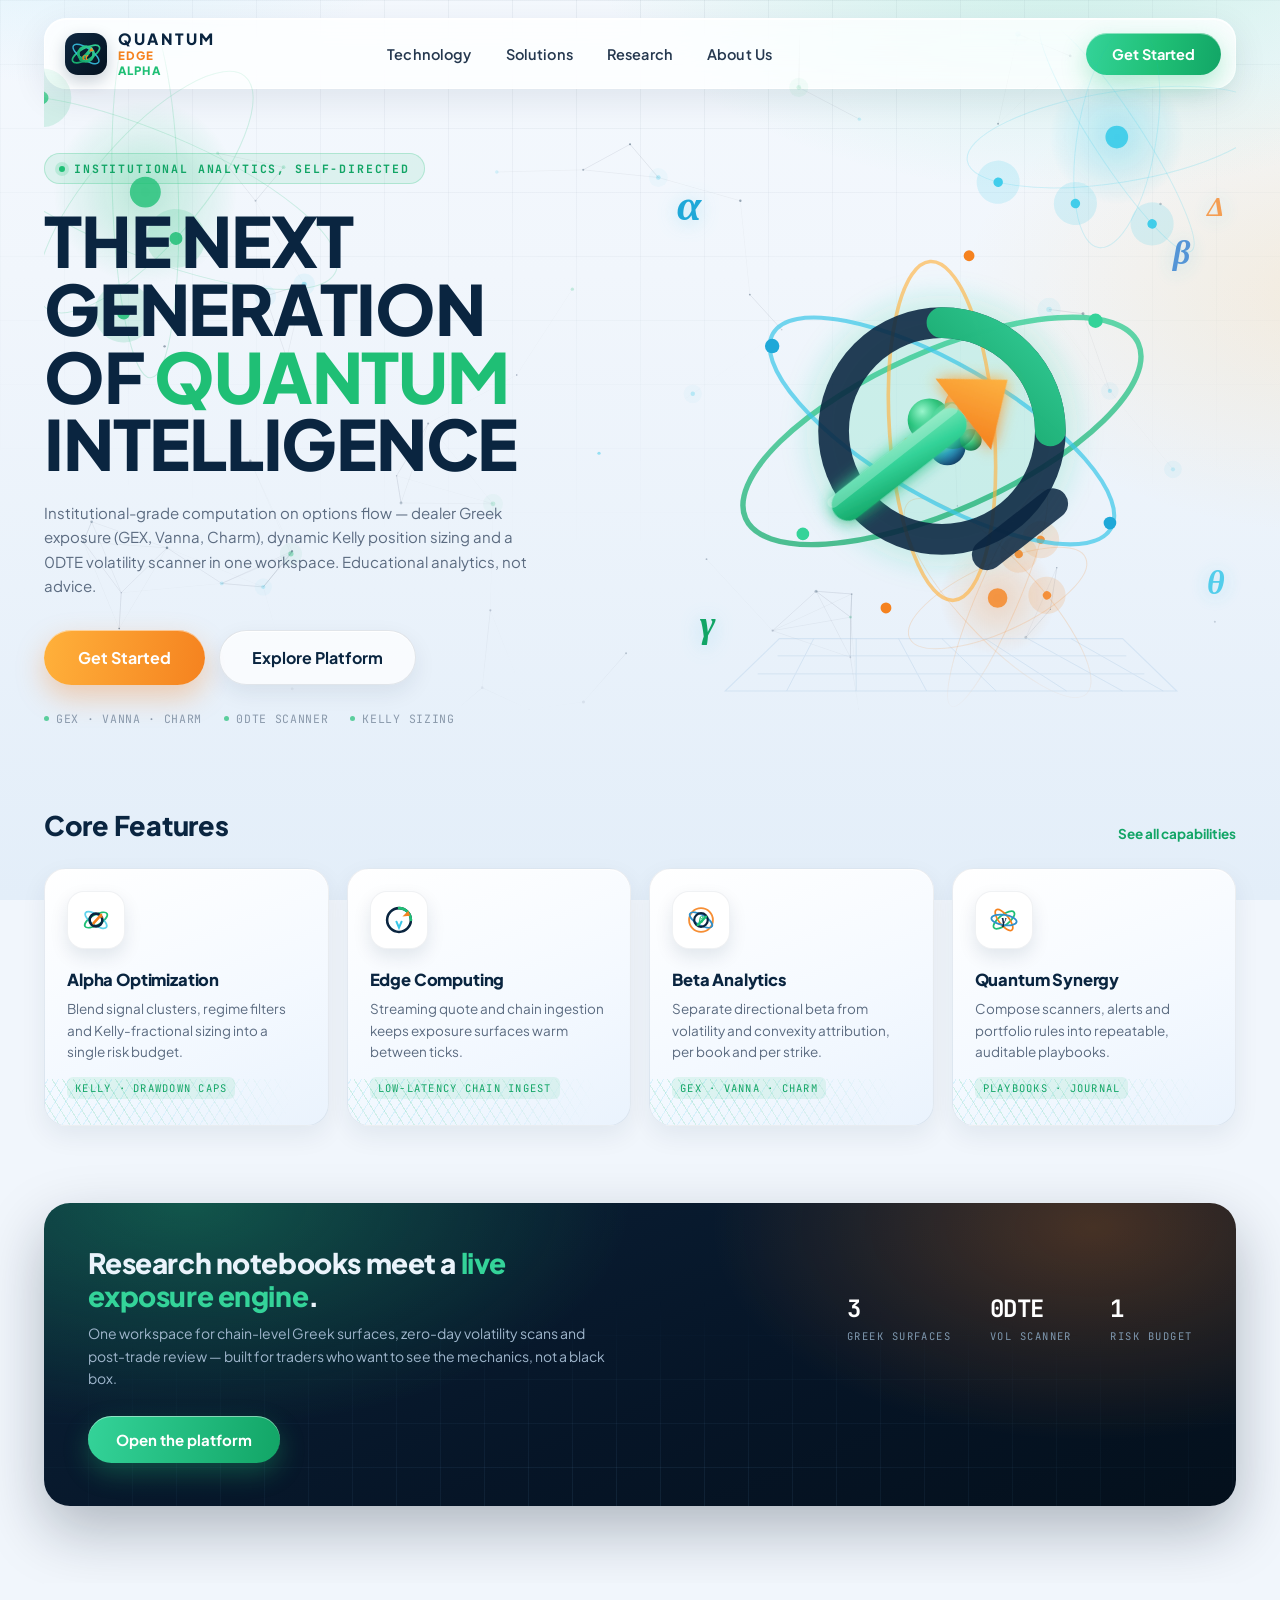
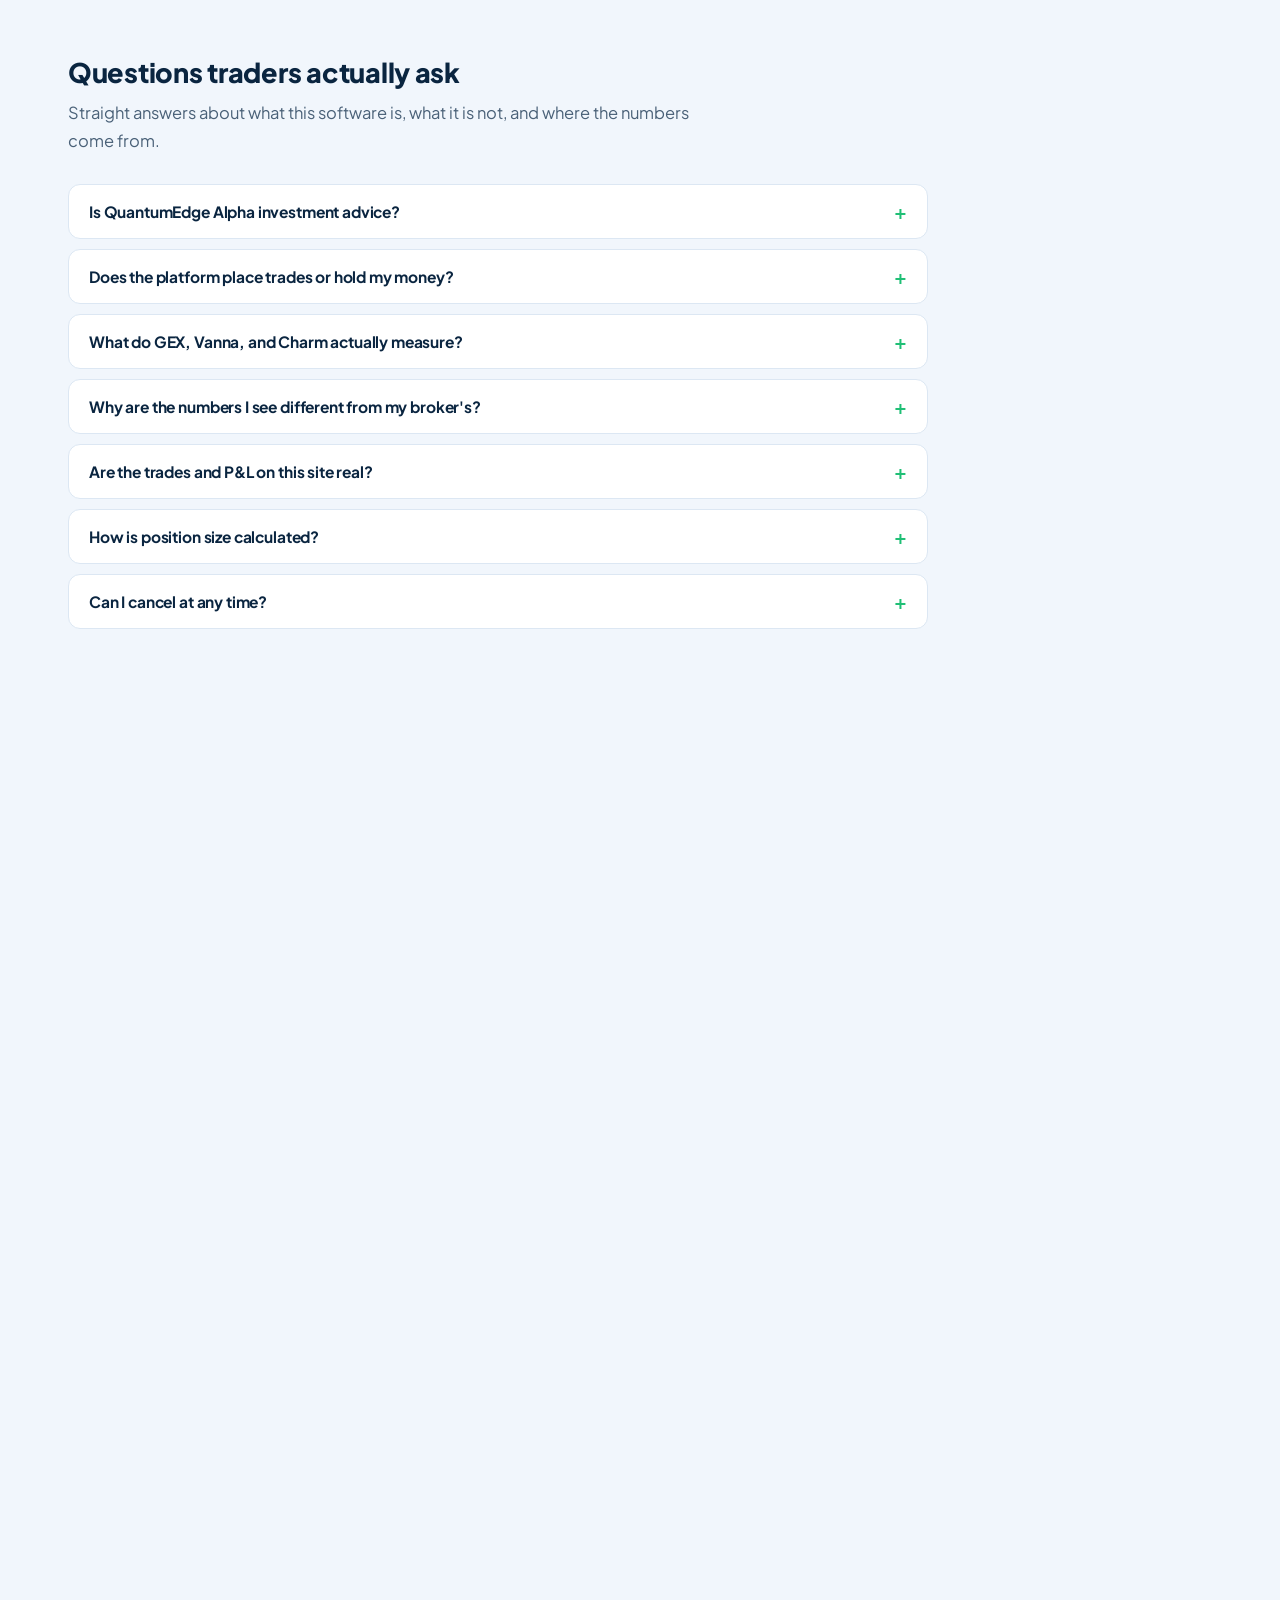
==== commit e55664c5: "Deploy updated QuantumEdge Alpha site (constellations hero, disclosures, SEO, Cloudflare headers)" ====
--- a/index.html
+++ b/index.html
@@ -1,87 +1,1077 @@
-<!doctype html>
+<!DOCTYPE html>
 <html lang="en">
-  <head>
-    <meta charset="UTF-8" />
-    <meta name="viewport" content="width=device-width, initial-scale=1.0" />
-    <title>QuantumEdge Alpha | Derived Options Analytics & Dealer GEX Engine</title>
-    <meta name="description" content="Derived US index and equity options analytics: Gamma Exposure (GEX), Vanna, Charm decay surfaces, and regime modeling with live stale-data protection." />
-    <link rel="canonical" href="https://www.quantumedgealpha.com/" />
-    <meta name="keywords" content="options analytics, 0DTE options, gamma exposure, GEX, Vanna, Charm, implied volatility surface, market regime detection, dealer positioning" />
-    <meta name="author" content="QuantumEdge Alpha" />
-    <meta name="publisher" content="QuantumEdge Alpha" />
-    <meta name="theme-color" content="#0A192F" />
-
-    <!-- OpenGraph / Facebook / LinkedIn / Slack -->
-    <meta property="og:type" content="website" />
-    <meta property="og:url" content="https://www.quantumedgealpha.com/" />
-    <meta property="og:site_name" content="QuantumEdge Alpha" />
-    <meta property="og:title" content="QuantumEdge Alpha | Derived Options Greeks & Dealer Positioning" />
-    <meta property="og:description" content="Second-order options Greeks (GEX, Vanna, Charm), volatility skew modeling, and sub-second canvas telemetry for disciplined traders." />
-    <meta property="og:image" content="https://www.quantumedgealpha.com/assets/aistudio/ada83993-5d9d-4698-9c30-28a7d5d2d4ff_5654e8cf.jpeg" />
-    <meta property="og:image:width" content="1200" />
-    <meta property="og:image:height" content="630" />
-    <meta property="og:image:alt" content="QuantumEdge Alpha - Derived Options Analytics Platform" />
-
-    <!-- Twitter / X -->
-    <meta name="twitter:card" content="summary_large_image" />
-    <meta name="twitter:site" content="@QuantumEdgeAlpha" />
-    <meta name="twitter:creator" content="@ShortGammaGambler" />
-    <meta name="twitter:domain" content="www.quantumedgealpha.com" />
-    <meta name="twitter:url" content="https://www.quantumedgealpha.com/" />
-    <meta name="twitter:title" content="QuantumEdge Alpha | Derived Options Greeks & Dealer Positioning" />
-    <meta name="twitter:description" content="Dealer Gamma Exposure (GEX), Vanna/Charm surfaces, and regime analytics powered by licensed derived options pricing." />
-    <meta name="twitter:image" content="https://www.quantumedgealpha.com/assets/aistudio/ada83993-5d9d-4698-9c30-28a7d5d2d4ff_5654e8cf.jpeg" />
-
-    <!-- Favicon & Web Manifest -->
-    <link rel="icon" type="image/svg+xml" href="data:image/svg+xml,<svg xmlns='http://www.w3.org/2000/svg' viewBox='0 0 100 100'><circle cx='50' cy='50' r='38' stroke='%2300C48C' stroke-width='6' fill='none'/><circle cx='50' cy='50' r='20' stroke='%230A192F' stroke-width='8' fill='none'/><line x1='35' y1='65' x2='75' y2='25' stroke='%23FF7A00' stroke-width='8' stroke-linecap='round'/></svg>" />
-    <link rel="manifest" href="/manifest.json" />
-
-    <!-- Google Fonts -->
-    <link rel="preconnect" href="https://fonts.googleapis.com" />
-    <link rel="preconnect" href="https://fonts.gstatic.com" crossorigin />
-    <link href="https://fonts.googleapis.com/css2?family=JetBrains+Mono:wght@400;500;600;700&family=Plus+Jakarta+Sans:wght@400;500;600;700;800&display=swap" rel="stylesheet" />
-
-    <!-- Schema.org Structured Data (JSON-LD) -->
-    <script type="application/ld+json">
+<head>
+<meta charset="utf-8" />
+<meta name="viewport" content="width=device-width,initial-scale=1" />
+<title>QuantumEdge Alpha — The Next Generation of Quantum Intelligence</title>
+<meta name="description" content="QuantumEdge Alpha: institutional-style options analytics — Greek exposure models, dynamic Kelly sizing and a volatility scanner for self-directed traders." />
+<meta name="theme-color" content="#0A2540" />
+<link rel="icon" href="/assets/brand/mark.svg" type="image/svg+xml" />
+<link rel="icon" type="image/png" sizes="32x32" href="/assets/brand/favicon-32.png" />
+<link rel="apple-touch-icon" sizes="180x180" href="/assets/brand/apple-touch-icon.png" />
+<link rel="mask-icon" href="/assets/brand/mark.svg" color="#0A2540" />
+<meta property="og:type" content="website" />
+<meta property="og:url" content="https://www.quantumedgealpha.com/" />
+<meta property="og:site_name" content="QuantumEdge Alpha" />
+<meta property="og:title" content="QuantumEdge Alpha — The Next Generation of Quantum Intelligence" />
+<meta property="og:description" content="Institutional-style options analytics: GEX, Vanna and Charm dealer-exposure models, dynamic Kelly sizing and a 0DTE volatility scanner for self-directed traders." />
+<meta property="og:image" content="https://www.quantumedgealpha.com/assets/brand/og-image.jpg" />
+<meta property="og:image:width" content="1200" />
+<meta property="og:image:height" content="630" />
+<meta property="og:image:type" content="image/jpeg" />
+<meta property="og:image:alt" content="QuantumEdge Alpha — institutional quant analytics" />
+<meta name="twitter:card" content="summary_large_image" />
+<meta name="twitter:site" content="@QuantumEdgeAlpha" />
+<meta name="twitter:title" content="QuantumEdge Alpha — The Next Generation of Quantum Intelligence" />
+<meta name="twitter:description" content="Greek exposure models, dynamic Kelly sizing and a 0DTE volatility scanner for self-directed traders." />
+<meta name="twitter:image" content="https://www.quantumedgealpha.com/assets/brand/og-image.jpg" />
+<meta name="twitter:image:alt" content="QuantumEdge Alpha — institutional quant analytics" />
+<link rel="canonical" href="https://www.quantumedgealpha.com/" />
+<meta name="robots" content="index,follow,max-image-preview:large,max-snippet:-1" />
+<meta name="googlebot" content="index,follow" />
+<link rel="preload" href="/assets/brand/mark.svg" as="image" type="image/svg+xml" fetchpriority="high" />
+<link rel="manifest" href="/manifest.json" />
+<link rel="preconnect" href="https://fonts.googleapis.com" />
+<link rel="preconnect" href="https://fonts.gstatic.com" crossorigin />
+<link href="https://fonts.googleapis.com/css2?family=Plus+Jakarta+Sans:wght@400;500;600;700;800&family=JetBrains+Mono:wght@500;700&display=swap" rel="stylesheet" />
+<!-- brand theme layer is inlined below (no extra request) -->
+<style>
+/* ===== inlined assets/theme-qe.css ===== */
+
+/* ============================================================
+   QuantumEdge Alpha — brand theme layer (v1)
+   Palette derived from the approved brand mockups.
+   Loaded by both index.html (marketing) and app.html (SPA).
+   ============================================================ */
+:root{
+  --qe-ink:#0A2540;
+  --qe-ink-deep:#061A30;
+  --qe-ink-soft:#123A5E;
+
+  --qe-green:#1FBF75;
+  --qe-green-bright:#34D399;
+  --qe-green-deep:#12A566;
+  --qe-green-wash:#E7F8F0;
+
+  --qe-orange:#F5821F;
+  --qe-orange-lit:#FFB13B;
+  --qe-orange-deep:#E06A0C;
+
+  --qe-cyan:#39C7E8;
+  --qe-rose:#FF4D6D;
+
+  --qe-bg:#F1F6FC;
+  --qe-bg-2:#E3EEF9;
+  --qe-slate:#5B6B80;
+  --qe-slate-soft:#8A99AB;
+  --qe-line:rgba(10,37,64,.10);
+  --qe-glass:rgba(255,255,255,.78);
+
+  --qe-grad-green:linear-gradient(100deg,var(--qe-green-bright) 0%,var(--qe-green) 55%,var(--qe-green-deep) 100%);
+  --qe-grad-orange:linear-gradient(100deg,var(--qe-orange-lit) 0%,var(--qe-orange) 100%);
+  --qe-shadow-sm:0 4px 14px rgba(10,37,64,.07);
+  --qe-shadow-md:0 12px 34px rgba(10,37,64,.10);
+  --qe-shadow-green:0 10px 26px rgba(31,191,117,.32);
+  --qe-shadow-orange:0 12px 28px rgba(245,130,31,.34);
+
+  --qe-font:'Plus Jakarta Sans',ui-sans-serif,system-ui,-apple-system,'Segoe UI',sans-serif;
+  --qe-mono:'JetBrains Mono',ui-monospace,SFMono-Regular,Menlo,monospace;
+}
+
+::selection{background:rgba(31,191,117,.24);color:var(--qe-ink);}
+
+/* slim, brand-consistent scrollbar for the SPA chrome */
+*{scrollbar-color:rgba(31,191,117,.55) transparent;scrollbar-width:thin;}
+::-webkit-scrollbar{width:10px;height:10px;}
+::-webkit-scrollbar-track{background:transparent;}
+::-webkit-scrollbar-thumb{background:rgba(31,191,117,.42);border-radius:99px;border:2px solid transparent;background-clip:content-box;}
+::-webkit-scrollbar-thumb:hover{background:rgba(31,191,117,.68);background-clip:content-box;}
+
+/* opt-in marketing helpers, prefixed so they cannot collide with Tailwind utilities */
+.qe-grad-text-green{background:var(--qe-grad-green);-webkit-background-clip:text;background-clip:text;color:transparent;}
+.qe-grad-text-orange{background:var(--qe-grad-orange);-webkit-background-clip:text;background-clip:text;color:transparent;}
+.qe-glass{background:var(--qe-glass);backdrop-filter:blur(14px) saturate(150%);-webkit-backdrop-filter:blur(14px) saturate(150%);border:1px solid rgba(255,255,255,.65);box-shadow:var(--qe-shadow-md);}
+
+/* ===== end inlined theme ===== */
+
+/* ---------------------------------------------------------------- reset */
+*,*::before,*::after{box-sizing:border-box;}
+html{-webkit-text-size-adjust:100%;scroll-behavior:smooth;}
+body{
+  margin:0;
+  font-family:var(--qe-font);
+  color:var(--qe-ink);
+  background:var(--qe-bg);
+  -webkit-font-smoothing:antialiased;
+  overflow-x:hidden;
+}
+img,svg{display:block;max-width:100%;}
+a{color:inherit;text-decoration:none;}
+h1,h2,h3,p{margin:0;}
+.wrap{width:100%;max-width:1240px;margin:0 auto;padding:0 24px;}
+
+/* ------------------------------------------------------- atmosphere */
+.sky{position:fixed;inset:0;z-index:0;pointer-events:none;overflow:hidden;}
+.sky::before{
+  content:"";position:absolute;inset:-20% -10% 0;
+  background:
+    radial-gradient(46% 38% at 78% 8%,  rgba(52,211,153,.24) 0%, transparent 70%),
+    radial-gradient(40% 34% at 12% 0%,  rgba(57,199,232,.20) 0%, transparent 72%),
+    radial-gradient(34% 30% at 96% 44%, rgba(255,177,59,.16) 0%, transparent 74%),
+    linear-gradient(180deg,#F6FAFF 0%, var(--qe-bg) 42%, var(--qe-bg-2) 100%);
+}
+.sky::after{
+  content:"";position:absolute;inset:0;
+  background-image:
+    linear-gradient(to right, rgba(10,37,64,.055) 1px, transparent 1px),
+    linear-gradient(to bottom, rgba(10,37,64,.055) 1px, transparent 1px);
+  background-size:64px 64px;
+  mask-image:radial-gradient(120% 80% at 50% 0%, #000 0%, transparent 78%);
+  -webkit-mask-image:radial-gradient(120% 80% at 50% 0%, #000 0%, transparent 78%);
+}
+main,header,footer{position:relative;z-index:1;}
+
+/* ------------------------------------------------------------- nav */
+.nav-shell{padding:18px 0 0;}
+.nav{
+  display:flex;align-items:center;gap:28px;
+  padding:12px 14px 12px 20px;border-radius:22px;
+  background:rgba(255,255,255,.80);
+  backdrop-filter:blur(16px) saturate(160%);
+  -webkit-backdrop-filter:blur(16px) saturate(160%);
+  border:1px solid rgba(255,255,255,.85);
+  box-shadow:0 10px 34px rgba(10,37,64,.09),0 1px 0 rgba(255,255,255,.9) inset;
+  position:sticky;top:16px;
+}
+.brand{display:flex;align-items:center;gap:11px;flex:0 0 auto;}
+.brand-mark{width:42px;height:42px;border-radius:13px;box-shadow:0 6px 16px rgba(10,37,64,.22);}
+.brand-word{line-height:1.02;}
+.brand-word b{display:block;font-size:15.5px;font-weight:800;letter-spacing:.14em;color:var(--qe-ink);}
+.brand-word span{display:block;font-size:11.5px;font-weight:800;letter-spacing:.10em;margin-top:3px;}
+.brand-word .e{color:var(--qe-orange);}
+.brand-word .a{color:var(--qe-green);}
+
+.nav-links{display:flex;align-items:center;gap:30px;margin-left:auto;margin-right:auto;}
+.nav-links a{
+  font-size:14.5px;font-weight:600;color:#25384F;letter-spacing:.01em;
+  padding:6px 2px;position:relative;transition:color .18s;
+}
+.nav-links a::after{
+  content:"";position:absolute;left:0;right:0;bottom:-2px;height:2px;border-radius:2px;
+  background:var(--qe-grad-green);transform:scaleX(0);transform-origin:left;transition:transform .22s;
+}
+.nav-links a:hover{color:var(--qe-ink);}
+.nav-links a:hover::after{transform:scaleX(1);}
+
+.btn{
+  display:inline-flex;align-items:center;justify-content:center;gap:9px;
+  font-family:var(--qe-font);font-size:15px;font-weight:700;
+  border:0;cursor:pointer;border-radius:999px;
+  padding:14px 28px;white-space:nowrap;
+  transition:transform .18s ease,box-shadow .22s ease,background .2s;
+}
+.btn:active{transform:translateY(1px) scale(.995);}
+.btn-green{
+  color:#fff;background:var(--qe-grad-green);
+  box-shadow:var(--qe-shadow-green),0 1px 0 rgba(255,255,255,.45) inset;
+}
+.btn-green:hover{box-shadow:0 14px 32px rgba(31,191,117,.42);transform:translateY(-1px);}
+.btn-orange{
+  color:#fff;background:var(--qe-grad-orange);
+  box-shadow:var(--qe-shadow-orange),0 1px 0 rgba(255,255,255,.5) inset;
+  padding:16px 34px;font-size:16px;
+}
+.btn-orange:hover{box-shadow:0 16px 34px rgba(245,130,31,.45);transform:translateY(-1px);}
+.btn-ghost{
+  color:var(--qe-ink);background:rgba(255,255,255,.72);
+  border:1px solid rgba(10,37,64,.10);
+  box-shadow:0 8px 22px rgba(10,37,64,.08),0 1px 0 #fff inset;
+  padding:16px 32px;font-size:16px;
+}
+.btn-ghost:hover{background:#fff;transform:translateY(-1px);box-shadow:0 14px 30px rgba(10,37,64,.12);}
+.nav .btn{padding:12px 26px;font-size:14.5px;margin-left:auto;}
+.nav-toggle{display:none;}
+
+/* ------------------------------------------------------------ hero */
+.hero{
+  display:grid;grid-template-columns:minmax(0,1.02fr) minmax(0,.98fr);
+  gap:28px;align-items:center;
+  padding:clamp(34px,5vw,74px) 0 clamp(30px,4vw,54px);
+}
+.eyebrow{
+  display:inline-flex;align-items:center;gap:9px;
+  font-family:var(--qe-mono);font-size:11.5px;font-weight:700;letter-spacing:.16em;text-transform:uppercase;
+  color:var(--qe-green-deep);background:rgba(31,191,117,.10);
+  border:1px solid rgba(31,191,117,.24);border-radius:999px;
+  padding:7px 14px;margin-bottom:22px;
+}
+.eyebrow i{width:6px;height:6px;border-radius:50%;background:var(--qe-green);box-shadow:0 0 0 4px rgba(31,191,117,.18);}
+
+h1.hero-title{
+  font-size:clamp(38px,5.4vw,74px);
+  line-height:.98;font-weight:800;letter-spacing:-.018em;
+  text-transform:uppercase;color:var(--qe-ink);
+}
+h1.hero-title .grn{color:var(--qe-green);}
+h1.hero-title .line{display:block;}
+
+.hero-sub{
+  margin-top:24px;max-width:46ch;
+  font-size:clamp(15px,1.15vw,16.5px);line-height:1.62;color:var(--qe-slate);
+}
+.hero-cta{display:flex;flex-wrap:wrap;gap:14px;margin-top:32px;}
+.hero-note{
+  margin-top:26px;display:flex;flex-wrap:wrap;gap:10px 22px;
+  font-family:var(--qe-mono);font-size:11.5px;letter-spacing:.06em;
+  text-transform:uppercase;color:var(--qe-slate-soft);
+}
+.hero-note span{display:inline-flex;align-items:center;gap:7px;}
+.hero-note span::before{content:"";width:5px;height:5px;border-radius:50%;background:var(--qe-green);opacity:.7;}
+
+/* --------------------------------------------- animated hero field */
+html,body{overflow-x:clip;}
+.hero{position:relative;isolation:isolate;}
+.hero-field{
+  position:absolute;top:-9%;bottom:-9%;left:50%;
+  width:100vw;max-width:none;transform:translateX(-50%);
+  z-index:0;pointer-events:none;opacity:.95;
+  -webkit-mask-image:linear-gradient(to bottom,transparent,#000 12%,#000 88%,transparent);
+  mask-image:linear-gradient(to bottom,transparent,#000 12%,#000 88%,transparent);
+}
+.hero-copy,.hero-art{position:relative;z-index:1;}
+@media (prefers-reduced-motion:reduce){.hero-field{opacity:.8;}}
+
+/* ------------------------------------------------------ disclosures */
+.disclosures{padding:clamp(48px,6vw,86px) 0 clamp(30px,4vw,54px);}
+.disc-head{max-width:70ch;}
+.disc-lede{margin-top:14px;color:var(--qe-slate);font-size:clamp(14.5px,1.1vw,16px);line-height:1.6;}
+.disc-grid{
+  margin-top:32px;display:grid;gap:16px;
+  grid-template-columns:repeat(auto-fit,minmax(280px,1fr));
+}
+.disc-card{
+  background:rgba(255,255,255,.82);border:1px solid var(--qe-line);
+  border-radius:16px;padding:22px 22px 20px;box-shadow:var(--qe-shadow-sm);
+}
+.disc-card h3{font-size:14px;font-weight:800;letter-spacing:.04em;text-transform:uppercase;color:var(--qe-ink);}
+.disc-card h3::before{content:"";display:inline-block;width:6px;height:6px;border-radius:50%;background:var(--qe-orange);margin-right:9px;vertical-align:middle;}
+.disc-card p{margin-top:10px;font-size:13.5px;line-height:1.66;color:var(--qe-slate);}
+.disc-foot{
+  margin-top:22px;padding:20px 22px;border-radius:16px;
+  background:var(--qe-ink);color:#DCE8F5;
+}
+.disc-foot p{font-size:13px;line-height:1.66;}
+.disc-foot strong{color:#fff;}
+.disc-links{margin-top:12px;display:flex;flex-wrap:wrap;gap:10px 20px;font-family:var(--qe-mono);font-size:11.5px;letter-spacing:.06em;text-transform:uppercase;}
+.disc-links a{color:var(--qe-green-bright);text-decoration:none;border-bottom:1px solid rgba(52,211,153,.35);padding-bottom:1px;}
+.disc-links a:hover{border-bottom-color:var(--qe-green-bright);}
+.foot-legal-links{margin:14px 0 4px;display:flex;flex-wrap:wrap;gap:10px 20px;font-family:var(--qe-mono);font-size:11px;letter-spacing:.06em;text-transform:uppercase;}
+.foot-legal-links a{color:var(--qe-slate-soft);text-decoration:none;}
+.foot-legal-links a:hover{color:var(--qe-green);}
+/* --------------------------------------------------------- hero art */
+.hero-art{position:relative;display:grid;place-items:center;min-height:clamp(320px,42vw,560px);}
+.hero-art svg{width:min(100%,560px);height:auto;overflow:visible;}
+.glyph{
+  position:absolute;font-family:Georgia,'Times New Roman',serif;font-style:italic;
+  font-weight:700;user-select:none;pointer-events:none;
+  filter:drop-shadow(0 2px 10px rgba(57,199,232,.35));
+}
+.g-a{top:2%;left:2%;font-size:clamp(28px,4vw,44px);color:#1FA8D8;}
+.g-b{top:12%;right:8%;font-size:clamp(22px,3vw,34px);color:#2E7FD1;opacity:.8;}
+.g-g{bottom:12%;left:6%;font-size:clamp(24px,3.4vw,38px);color:#12A566;}
+.g-t{bottom:20%;right:2%;font-size:clamp(22px,3vw,34px);color:#39C7E8;opacity:.85;}
+.g-d{top:4%;right:2%;font-size:clamp(18px,2.4vw,28px);color:#F5821F;opacity:.75;}
+
+/* ------------------------------------------------------- features */
+.features{padding:clamp(18px,2.4vw,34px) 0 clamp(50px,6vw,86px);}
+.features-head{display:flex;align-items:flex-end;justify-content:space-between;gap:20px;margin-bottom:26px;}
+h2.section-title{font-size:clamp(21px,2.2vw,27px);font-weight:800;letter-spacing:-.01em;}
+.features-head a{font-size:13.5px;font-weight:700;color:var(--qe-green-deep);}
+.features-head a:hover{text-decoration:underline;}
+
+.cards{display:grid;grid-template-columns:repeat(4,minmax(0,1fr));gap:18px;}
+.card{
+  position:relative;overflow:hidden;isolation:isolate;
+  border-radius:22px;padding:22px 22px 26px;
+  background:linear-gradient(158deg,#FFFFFF 0%,#F4F9FF 58%,#EAF3FD 100%);
+  border:1px solid rgba(10,37,64,.07);
+  box-shadow:0 10px 26px rgba(10,37,64,.07),0 1px 0 #fff inset;
+  transition:transform .24s ease,box-shadow .24s ease;
+}
+.card::after{
+  content:"";position:absolute;inset:auto -30% -60% -10%;height:78%;z-index:-1;
+  background:
+    repeating-linear-gradient(58deg, rgba(31,191,117,.30) 0 1px, transparent 1px 9px),
+    repeating-linear-gradient(-58deg, rgba(57,199,232,.26) 0 1px, transparent 1px 9px);
+  mask-image:radial-gradient(70% 100% at 20% 0%, #000 0%, transparent 72%);
+  -webkit-mask-image:radial-gradient(70% 100% at 20% 0%, #000 0%, transparent 72%);
+  opacity:.7;
+}
+.card:hover{transform:translateY(-4px);box-shadow:0 18px 38px rgba(10,37,64,.12);}
+.card-ico{
+  width:58px;height:58px;border-radius:17px;display:grid;place-items:center;margin-bottom:20px;
+  background:#fff;border:1px solid rgba(10,37,64,.06);
+  box-shadow:0 8px 18px rgba(10,37,64,.10);
+}
+.card-ico svg{width:34px;height:34px;}
+.card h3{font-size:16.5px;font-weight:800;letter-spacing:-.01em;margin-bottom:8px;}
+.card p{font-size:13.5px;line-height:1.6;color:var(--qe-slate);}
+.card .tick{
+  display:inline-block;margin-top:14px;font-family:var(--qe-mono);font-size:10.5px;
+  letter-spacing:.12em;text-transform:uppercase;color:var(--qe-green-deep);
+  background:rgba(31,191,117,.10);border-radius:6px;padding:4px 8px;
+}
+
+/* ------------------------------------------------------- dark band */
+.band{
+  margin:0 0 clamp(46px,6vw,80px);
+  border-radius:26px;padding:clamp(26px,3.4vw,44px);
+  color:#EAF3FB;position:relative;overflow:hidden;
+  background:
+    radial-gradient(60% 120% at 12% 0%, rgba(31,191,117,.34) 0%, transparent 62%),
+    radial-gradient(50% 110% at 88% 8%, rgba(255,130,31,.26) 0%, transparent 64%),
+    linear-gradient(158deg,#0B2138 0%,#061527 58%,#04101C 100%);
+  box-shadow:0 24px 60px rgba(6,21,39,.28);
+}
+.band::before{
+  content:"";position:absolute;inset:0;
+  background-image:
+    linear-gradient(to right, rgba(120,180,230,.10) 1px, transparent 1px),
+    linear-gradient(to bottom, rgba(120,180,230,.10) 1px, transparent 1px);
+  background-size:44px 44px;
+  mask-image:radial-gradient(90% 90% at 50% 100%, #000, transparent 76%);
+  -webkit-mask-image:radial-gradient(90% 90% at 50% 100%, #000, transparent 76%);
+}
+.band-in{position:relative;display:flex;flex-wrap:wrap;align-items:center;justify-content:space-between;gap:26px;}
+.band h2{font-size:clamp(20px,2.4vw,28px);font-weight:800;letter-spacing:-.015em;max-width:22ch;line-height:1.18;}
+.band h2 em{font-style:normal;color:var(--qe-green-bright);}
+.band p{margin-top:10px;font-size:14px;line-height:1.6;color:#9FB6CC;max-width:52ch;}
+.band .btn-green{background:linear-gradient(100deg,#34D399,#12A566);}
+.stats{display:flex;gap:clamp(18px,3vw,40px);flex-wrap:wrap;}
+.stat b{display:block;font-family:var(--qe-mono);font-size:clamp(18px,2.2vw,24px);color:#fff;letter-spacing:-.02em;}
+.stat span{display:block;margin-top:5px;font-family:var(--qe-mono);font-size:10.5px;letter-spacing:.14em;text-transform:uppercase;color:#7E97AE;}
+
+/* ---------------------------------------------------------- footer */
+footer{border-top:1px solid var(--qe-line);padding:30px 0 44px;background:rgba(255,255,255,.5);}
+.foot-top{display:flex;flex-wrap:wrap;align-items:center;justify-content:space-between;gap:18px;margin-bottom:20px;}
+.foot-links{display:flex;flex-wrap:wrap;gap:22px;font-size:13px;font-weight:600;color:#33475F;}
+.foot-links a:hover{color:var(--qe-green-deep);}
+.legal{font-size:12px;line-height:1.68;color:var(--qe-slate-soft);max-width:92ch;}
+.legal strong{color:#3E5169;}
+.disclaimer-box{
+  margin-top:16px;padding:14px 16px;border-radius:14px;
+  background:rgba(255,177,59,.09);border:1px solid rgba(245,130,31,.22);
+  font-size:12px;line-height:1.65;color:#6B5330;
+}
+.demo-flag{
+  display:inline-flex;align-items:center;gap:7px;margin-bottom:14px;
+  font-family:var(--qe-mono);font-size:10.5px;letter-spacing:.13em;text-transform:uppercase;
+  color:#8A5A16;background:rgba(255,177,59,.16);border:1px solid rgba(245,130,31,.3);
+  border-radius:999px;padding:5px 11px;
+}
+
+/* ------------------------------------------------------ responsive */
+@media (max-width:1080px){
+  .cards{grid-template-columns:repeat(2,minmax(0,1fr));}
+  .nav-links{gap:20px;}
+}
+@media (max-width:900px){
+  .hero{grid-template-columns:1fr;padding-top:34px;}
+  .hero-art{order:-1;min-height:0;}
+  .hero-art svg{width:min(100%,420px);}
+  .nav-links{display:none;}
+  .nav-toggle{display:inline-flex;margin-left:auto;}
+  .nav-cta{display:none;}
+  .nav{padding-right:12px;}
+}
+@media (max-width:560px){
+  .wrap{padding:0 18px;}
+  .cards{grid-template-columns:1fr;}
+  .hero-cta .btn{flex:1 1 auto;justify-content:center;}
+  .foot-links{gap:14px;}
+}
+@media (prefers-reduced-motion:reduce){
+  *{animation:none!important;transition:none!important;}
+}
+
+/* ---- FAQ ---- */
+.faq{padding:72px 0 78px;background:var(--paper,#F1F6FC)}
+.faq .section-title{margin-bottom:10px}
+.faq-lede{max-width:640px;color:#4A6178;margin:0 0 30px;font-size:16.5px;line-height:1.68}
+.faq-list{display:grid;gap:10px;max-width:860px}
+.faq-list details{background:#fff;border:1px solid #DCE7F3;border-radius:12px;padding:0 20px;box-shadow:0 14px 34px -30px rgba(10,37,64,.55)}
+.faq-list summary{cursor:pointer;list-style:none;padding:17px 34px 17px 0;font-weight:700;font-size:15.5px;color:#0A2540;position:relative;letter-spacing:-.01em}
+.faq-list summary::-webkit-details-marker{display:none}
+.faq-list summary::after{content:"+";position:absolute;right:0;top:13px;font-size:20px;font-weight:600;color:#1FBF75;transition:transform .2s}
+.faq-list details[open] summary::after{content:"\2013"}
+.faq-list details p{margin:0 0 18px;color:#4A6178;font-size:15px;line-height:1.7}
+.faq-list details p:last-child{margin-bottom:18px}
+@media(max-width:640px){.faq{padding:52px 0 58px}}
+</style>
+<style>
+/* ---- perf: skip layout/paint work for below-the-fold blocks ---- */
+.faq,.disclosures,footer{content-visibility:auto;contain-intrinsic-size:auto 780px;}
+</style>
+<script type="application/ld+json">
+{
+  "@context": "https://schema.org",
+  "@graph": [
     {
-      "@context": "https://schema.org",
-      "@type": "WebApplication",
+      "@type": "Organization",
+      "@id": "https://www.quantumedgealpha.com/#org",
       "name": "QuantumEdge Alpha",
+      "alternateName": "QuantumEdge Alpha Analytics",
       "url": "https://www.quantumedgealpha.com/",
+      "logo": "https://www.quantumedgealpha.com/assets/brand/icon-512.png",
+      "description": "Options analytics software: dealer Greek exposure (GEX, Vanna, Charm), dynamic Kelly position sizing and a 0DTE volatility scanner for self-directed traders.",
+      "email": "support@quantumedgealpha.com",
+      "disclaimer": "Not a broker-dealer or investment adviser. Not investment advice. Options trading involves substantial risk."
+    },
+    {
+      "@type": "WebSite",
+      "@id": "https://www.quantumedgealpha.com/#site",
+      "url": "https://www.quantumedgealpha.com/",
+      "name": "QuantumEdge Alpha",
+      "inLanguage": "en-US",
+      "publisher": { "@id": "https://www.quantumedgealpha.com/#org" }
+    },
+    {
+      "@type": "SoftwareApplication",
+      "name": "QuantumEdge Alpha",
       "applicationCategory": "FinanceApplication",
-      "operatingSystem": "All",
-      "description": "Derived US index and equity options analytics: Gamma Exposure (GEX), Vanna, Charm decay surfaces, and regime modeling for informational and educational use.",
-      "image": "https://www.quantumedgealpha.com/assets/aistudio/ada83993-5d9d-4698-9c30-28a7d5d2d4ff_5654e8cf.jpeg",
-      "publisher": {
-        "@type": "Organization",
-        "name": "QuantumEdge Alpha",
-        "url": "https://www.quantumedgealpha.com/",
-        "logo": "https://www.quantumedgealpha.com/assets/aistudio/ada83993-5d9d-4698-9c30-28a7d5d2d4ff_5654e8cf.jpeg",
-        "sameAs": [
-          "https://github.com/ShortGammaGambler"
-        ]
+      "operatingSystem": "Web browser",
+      "url": "https://www.quantumedgealpha.com/app.html",
+      "description": "Workspace for chain-level Greek exposure surfaces, dynamic Kelly sizing and a zero-day volatility scanner.",
+      "isAccessibleForFree": false,
+      "offers": {
+        "@type": "Offer",
+        "price": "0",
+        "priceCurrency": "USD",
+        "description": "Illustrative demo build with synthetic data."
       },
-      "offers": {
-        "@type": "AggregateOffer",
-        "priceCurrency": "USD",
-        "lowPrice": "0",
-        "highPrice": "79",
-        "offerCount": "2"
-      },
-      "featureList": [
-        "Derived Dealer Gamma Exposure Modeling (GEX, Vanna, Charm)",
-        "3-State Volatility Regime Detection",
-        "Intraday Implied Volatility Skew & Term Structure",
-        "Position Sizing & Risk-of-Ruin Calculator",
-        "15-Minute Delayed Free Tier & Server-Gated Real-Time Derived Stream",
-        "Automated Stale-Quote Circuit Breaker & Feed Timestamp Verification"
+      "publisher": { "@id": "https://www.quantumedgealpha.com/#org" }
+    }
+    ,
+    {
+      "@type": "FAQPage",
+      "@id": "https://www.quantumedgealpha.com/#faq",
+      "mainEntity": [
+        {
+          "@type": "Question",
+          "name": "Is QuantumEdge Alpha investment advice?",
+          "acceptedAnswer": {
+            "@type": "Answer",
+            "text": "No. It is analytics software. Every surface, score, and sizing figure is informational and educational. We are not a broker-dealer, investment adviser, or futures commission merchant, we do not know your financial situation, and using the platform creates no advisory or fiduciary relationship. See the Risk Disclosure."
+          }
+        },
+        {
+          "@type": "Question",
+          "name": "Does the platform place trades or hold my money?",
+          "acceptedAnswer": {
+            "@type": "Answer",
+            "text": "No. QuantumEdge Alpha never executes, routes, clears, or settles orders, and never holds customer funds or securities. You keep your own brokerage account and place every order yourself."
+          }
+        },
+        {
+          "@type": "Question",
+          "name": "What do GEX, Vanna, and Charm actually measure?",
+          "acceptedAnswer": {
+            "@type": "Answer",
+            "text": "They are model estimates of dealer Greek exposure built from third-party options chains and assumptions about dealer positioning \u2014 most commonly that dealers are short gamma in aggregate. They describe a model of positioning, not a level the market is obliged to respect, and they can be wrong at exactly the moments that matter, such as large expiries."
+          }
+        },
+        {
+          "@type": "Question",
+          "name": "Why are the numbers I see different from my broker's?",
+          "acceptedAnswer": {
+            "@type": "Answer",
+            "text": "Market data may be delayed, sampled, or revised, and exposure estimates depend on assumptions about open interest and dealer hedging. Treat platform figures as a second opinion and verify against your broker before you act."
+          }
+        },
+        {
+          "@type": "Question",
+          "name": "Are the trades and P&L on this site real?",
+          "acceptedAnswer": {
+            "@type": "Answer",
+            "text": "No. This is a demonstration build: accounts, positions, trades, scanner candidates, and performance figures are synthetic and generated for illustration. Hypothetical results do not reflect real liquidity, fills, or costs and are not indicative of future results."
+          }
+        },
+        {
+          "@type": "Question",
+          "name": "How is position size calculated?",
+          "acceptedAnswer": {
+            "@type": "Answer",
+            "text": "The sizing module illustrates Kelly-criterion and fractional-Kelly methods. Its output depends entirely on the win-rate and payoff inputs supplied, so it is shown to explain a method \u2014 not to recommend risking a specific percentage of your capital."
+          }
+        },
+        {
+          "@type": "Question",
+          "name": "Can I cancel at any time?",
+          "acceptedAnswer": {
+            "@type": "Answer",
+            "text": "Yes. Plans renew automatically until cancelled, and you can cancel from your account settings at any time. Access continues to the end of the paid term; see the Terms of Use for billing detail."
+          }
+        }
       ]
     }
-    </script>
-    <script type="module" crossorigin src="/assets/index-CB_GMu9G.js"></script>
-    <link rel="stylesheet" crossorigin href="/assets/index-BgRiPPJk.css">
-  </head>
-  <body class="bg-[#F4F8FD] dark:bg-[#080E1A] text-slate-900 dark:text-slate-100 antialiased selection:bg-[#00C48C]/20 selection:text-[#0A192F]">
-    <div id="root"></div>
-  </body>
+  ]
+}
+</script>
+</head>
+<body>
+<div class="sky" aria-hidden="true"></div>
+
+<header class="nav-shell">
+  <div class="wrap">
+    <nav class="nav">
+      <a class="brand" href="/" aria-label="QuantumEdge Alpha home">
+        <img class="brand-mark" src="/assets/brand/mark.svg" alt="" width="42" height="42" />
+        <span class="brand-word"><b>QUANTUM</b><span><span class="e">EDGE</span> <span class="a">ALPHA</span></span></span>
+      </a>
+      <div class="nav-links">
+        <a href="#features">Technology</a>
+        <a href="/app.html">Solutions</a>
+        <a href="#capabilities">Research</a>
+        <a href="#footer">About Us</a>
+      </div>
+      <a class="btn btn-green nav-toggle" href="/app.html">Get Started</a>
+      <a class="btn btn-green nav-cta" href="/app.html">Get Started</a>
+    </nav>
+  </div>
+</header>
+
+<main>
+  <div class="wrap">
+    <section class="hero">
+      <div class="hero-copy">
+        <span class="eyebrow"><i></i>Institutional analytics, self-directed</span>
+        <h1 class="hero-title">
+          <span class="line">The next</span>
+          <span class="line">generation</span>
+          <span class="line">of <span class="grn">quantum</span></span>
+          <span class="line">intelligence</span>
+        </h1>
+        <p class="hero-sub">Institutional-grade computation on options flow — dealer Greek exposure (GEX, Vanna, Charm), dynamic Kelly position sizing and a 0DTE volatility scanner in one workspace. Educational analytics, not advice.</p>
+        <div class="hero-cta">
+          <a class="btn btn-orange" href="/app.html">Get Started</a>
+          <a class="btn btn-ghost" href="#features">Explore Platform</a>
+        </div>
+        <div class="hero-note">
+          <span>GEX · Vanna · Charm</span>
+          <span>0DTE scanner</span>
+          <span>Kelly sizing</span>
+        </div>
+      </div>
+
+      <canvas class="hero-field" id="heroField" aria-hidden="true"></canvas>
+
+      <div class="hero-art" aria-hidden="true">
+        <span class="glyph g-a">&#945;</span>
+        <span class="glyph g-b">&#946;</span>
+        <span class="glyph g-g">&#947;</span>
+        <span class="glyph g-t">&#952;</span>
+        <span class="glyph g-d">&#916;</span>
+        <svg viewBox="0 0 620 600" role="presentation">
+          <defs>
+            <linearGradient id="ringGreen" x1="0" y1="1" x2="1" y2="0">
+              <stop offset="0" stop-color="#12A566"/><stop offset="1" stop-color="#34D399"/>
+            </linearGradient>
+            <linearGradient id="shaft" x1="0" y1="1" x2="1" y2="0">
+              <stop offset="0" stop-color="#12A566"/><stop offset=".55" stop-color="#34D399"/><stop offset="1" stop-color="#7BE8B8"/>
+            </linearGradient>
+            <linearGradient id="head" x1="0" y1="1" x2="1" y2="0">
+              <stop offset="0" stop-color="#F5821F"/><stop offset="1" stop-color="#FFC24D"/>
+            </linearGradient>
+            <radialGradient id="sphA" cx=".34" cy=".3" r=".78">
+              <stop offset="0" stop-color="#9CF7CE"/><stop offset=".5" stop-color="#1FBF75"/><stop offset="1" stop-color="#0B6B45"/>
+            </radialGradient>
+            <radialGradient id="sphB" cx=".34" cy=".3" r=".78">
+              <stop offset="0" stop-color="#FFD79A"/><stop offset=".5" stop-color="#F5821F"/><stop offset="1" stop-color="#9C4708"/>
+            </radialGradient>
+            <radialGradient id="sphC" cx=".34" cy=".3" r=".78">
+              <stop offset="0" stop-color="#BFE6FF"/><stop offset=".5" stop-color="#2E8FCB"/><stop offset="1" stop-color="#123A5E"/>
+            </radialGradient>
+            <filter id="soft" x="-60%" y="-60%" width="220%" height="220%">
+              <feGaussianBlur stdDeviation="9" result="b"/><feMerge><feMergeNode in="b"/><feMergeNode in="SourceGraphic"/></feMerge>
+            </filter>
+            <filter id="glow" x="-80%" y="-80%" width="260%" height="260%">
+              <feGaussianBlur stdDeviation="14"/>
+            </filter>
+          </defs>
+
+          <!-- floor grid -->
+          <g opacity=".5">
+            <path d="M120 520 L500 520 L560 578 L60 578 Z" fill="none" stroke="#9FC4E4" stroke-width="1.2" opacity=".55"/>
+            <g stroke="#8FB6DA" stroke-width="1" opacity=".5">
+              <path d="M158 520 L128 578"/><path d="M205 520 L205 578"/><path d="M252 520 L283 578"/>
+              <path d="M300 520 L360 578"/><path d="M348 520 L438 578"/><path d="M395 520 L500 578"/><path d="M443 520 L545 578"/>
+              <path d="M118 539 L504 539"/><path d="M96 559 L524 559"/>
+            </g>
+          </g>
+
+          <!-- halo -->
+          <circle cx="300" cy="290" r="150" fill="rgba(52,211,153,.18)" filter="url(#glow)"/>
+
+          <!-- orbits -->
+          <g fill="none" stroke-linecap="round">
+            <ellipse cx="300" cy="290" rx="238" ry="88" stroke="url(#ringGreen)" stroke-width="6" opacity=".75" transform="rotate(-24 300 290)"/>
+            <ellipse cx="300" cy="290" rx="216" ry="74" stroke="#39C7E8" stroke-width="4.5" opacity=".7" transform="rotate(30 300 290)"/>
+            <ellipse cx="300" cy="290" rx="188" ry="58" stroke="#FFB13B" stroke-width="4" opacity=".62" transform="rotate(86 300 290)"/>
+          </g>
+          <g fill="#1FA8D8">
+            <circle cx="112" cy="196" r="8"/><circle cx="486" cy="392" r="7"/>
+          </g>
+          <g fill="#34D399">
+            <circle cx="470" cy="168" r="8"/><circle cx="146" cy="404" r="7"/>
+          </g>
+          <g fill="#F5821F">
+            <circle cx="330" cy="96" r="6"/><circle cx="238" cy="486" r="6"/>
+          </g>
+
+          <!-- thick core ring -->
+          <circle cx="300" cy="290" r="120" fill="none" stroke="#0A2540" stroke-width="34" opacity=".88"/>
+          <path d="M300 170 A120 120 0 0 1 420 290" fill="none" stroke="url(#ringGreen)" stroke-width="34" stroke-linecap="round" opacity=".95"/>
+
+          <!-- nucleus cluster -->
+          <g>
+            <circle cx="286" cy="278" r="24" fill="url(#sphA)"/>
+            <circle cx="322" cy="262" r="19" fill="url(#sphB)"/>
+            <circle cx="306" cy="308" r="20" fill="url(#sphC)"/>
+            <circle cx="268" cy="310" r="14" fill="url(#sphB)" opacity=".95"/>
+            <circle cx="332" cy="300" r="12" fill="url(#sphA)" opacity=".95"/>
+            <circle cx="312" cy="284" r="26" fill="url(#sphA)" opacity=".55"/>
+          </g>
+
+          <!-- arrow -->
+          <g transform="rotate(-38 300 290)" filter="url(#soft)">
+            <rect x="150" y="272" width="180" height="36" rx="18" fill="url(#shaft)"/>
+            <path d="M330 240 L392 290 L330 340 Z" fill="url(#head)"/>
+          </g>
+          <g transform="rotate(-38 300 290)" opacity=".28">
+            <rect x="150" y="272" width="180" height="12" rx="6" fill="#EAFBF2"/>
+          </g>
+
+          <!-- tail bar -->
+          <rect x="238" y="412" width="126" height="34" rx="17" fill="#0A2540" opacity=".85" transform="rotate(-38 300 290)"/>
+        </svg>
+      </div>
+    </section>
+
+    <section class="features" id="features">
+      <div class="features-head">
+        <h2 class="section-title">Core Features</h2>
+        <a href="#capabilities">See all capabilities</a>
+      </div>
+      <div class="cards">
+        <article class="card">
+          <div class="card-ico">
+            <svg viewBox="0 0 40 40" fill="none" aria-hidden="true">
+              <ellipse cx="20" cy="20" rx="15" ry="6" stroke="#1FBF75" stroke-width="2" transform="rotate(-30 20 20)"/>
+              <ellipse cx="20" cy="20" rx="15" ry="6" stroke="#39C7E8" stroke-width="2" opacity=".8" transform="rotate(35 20 20)"/>
+              <circle cx="20" cy="20" r="7.5" stroke="#0A2540" stroke-width="3"/>
+              <path d="M17 24 L26 14" stroke="#F5821F" stroke-width="3" stroke-linecap="round"/>
+              <path d="M26 13 L28.5 17 L22.5 17.4 Z" fill="#F5821F"/>
+            </svg>
+          </div>
+          <h3>Alpha Optimization</h3>
+          <p>Blend signal clusters, regime filters and Kelly-fractional sizing into a single risk budget.</p>
+          <span class="tick">Kelly · drawdown caps</span>
+        </article>
+
+        <article class="card">
+          <div class="card-ico">
+            <svg viewBox="0 0 40 40" fill="none" aria-hidden="true">
+              <circle cx="20" cy="20" r="14" stroke="#0A2540" stroke-width="3"/>
+              <path d="M20 6 A14 14 0 0 1 34 20" stroke="#1FBF75" stroke-width="3" stroke-linecap="round"/>
+              <path d="M24 16 L31 9 L33 15 Z" fill="#F5821F"/>
+              <path d="M17 22 L20 29 L23 22" stroke="#39C7E8" stroke-width="2.4" stroke-linecap="round"/>
+            </svg>
+          </div>
+          <h3>Edge Computing</h3>
+          <p>Streaming quote and chain ingestion keeps exposure surfaces warm between ticks.</p>
+          <span class="tick">Low-latency chain ingest</span>
+        </article>
+
+        <article class="card">
+          <div class="card-ico">
+            <svg viewBox="0 0 40 40" fill="none" aria-hidden="true">
+              <circle cx="20" cy="20" r="14" stroke="#F5821F" stroke-width="2.2" opacity=".9"/>
+              <ellipse cx="20" cy="20" rx="15" ry="6" stroke="#2E8FCB" stroke-width="2" transform="rotate(30 20 20)"/>
+              <circle cx="20" cy="20" r="8" stroke="#0A2540" stroke-width="2.6"/>
+              <path d="M16 26 L26 16" stroke="#1FBF75" stroke-width="2.6" stroke-linecap="round"/>
+              <text x="20" y="24" text-anchor="middle" font-family="Georgia,serif" font-style="italic" font-size="12" font-weight="700" fill="#1FBF75">&#946;</text>
+            </svg>
+          </div>
+          <h3>Beta Analytics</h3>
+          <p>Separate directional beta from volatility and convexity attribution, per book and per strike.</p>
+          <span class="tick">GEX · Vanna · Charm</span>
+        </article>
+
+        <article class="card">
+          <div class="card-ico">
+            <svg viewBox="0 0 40 40" fill="none" aria-hidden="true">
+              <ellipse cx="20" cy="20" rx="15" ry="6" stroke="#1FBF75" stroke-width="2" transform="rotate(-38 20 20)"/>
+              <ellipse cx="20" cy="20" rx="15" ry="6" stroke="#F5821F" stroke-width="2" transform="rotate(52 20 20)"/>
+              <ellipse cx="20" cy="20" rx="15" ry="6" stroke="#2E8FCB" stroke-width="2" transform="rotate(8 20 20)"/>
+              <text x="20" y="25" text-anchor="middle" font-family="Georgia,serif" font-style="italic" font-size="14" font-weight="700" fill="#0A2540">&#947;</text>
+            </svg>
+          </div>
+          <h3>Quantum Synergy</h3>
+          <p>Compose scanners, alerts and portfolio rules into repeatable, auditable playbooks.</p>
+          <span class="tick">Playbooks · journal</span>
+        </article>
+      </div>
+    </section>
+
+    <section class="band" id="capabilities">
+      <div class="band-in">
+        <div>
+          <h2>Research notebooks meet a <em>live exposure engine</em>.</h2>
+          <p>One workspace for chain-level Greek surfaces, zero-day volatility scans and post-trade review — built for traders who want to see the mechanics, not a black box.</p>
+        </div>
+        <div class="stats">
+          <div class="stat"><b>3</b><span>Greek surfaces</span></div>
+          <div class="stat"><b>0DTE</b><span>Vol scanner</span></div>
+          <div class="stat"><b>1</b><span>Risk budget</span></div>
+        </div>
+        <a class="btn btn-green" href="/app.html">Open the platform</a>
+      </div>
+    </section>
+
+
+    <section class="faq" id="faq">
+      <div class="wrap">
+        <h2 class="section-title">Questions traders actually ask</h2>
+        <p class="faq-lede">Straight answers about what this software is, what it is not, and where the numbers come from.</p>
+        <div class="faq-list">
+          <details><summary>Is QuantumEdge Alpha investment advice?</summary><p>No. It is analytics software. Every surface, score, and sizing figure is informational and educational. We are not a broker-dealer, investment adviser, or futures commission merchant, we do not know your financial situation, and using the platform creates no advisory or fiduciary relationship. See the <a href="/risk-disclosure.html">Risk Disclosure</a>.</p></details>
+          <details><summary>Does the platform place trades or hold my money?</summary><p>No. QuantumEdge Alpha never executes, routes, clears, or settles orders, and never holds customer funds or securities. You keep your own brokerage account and place every order yourself.</p></details>
+          <details><summary>What do GEX, Vanna, and Charm actually measure?</summary><p>They are model estimates of dealer Greek exposure built from third-party options chains and assumptions about dealer positioning — most commonly that dealers are short gamma in aggregate. They describe a model of positioning, not a level the market is obliged to respect, and they can be wrong at exactly the moments that matter, such as large expiries.</p></details>
+          <details><summary>Why are the numbers I see different from my broker's?</summary><p>Market data may be delayed, sampled, or revised, and exposure estimates depend on assumptions about open interest and dealer hedging. Treat platform figures as a second opinion and verify against your broker before you act.</p></details>
+          <details><summary>Are the trades and P&amp;L on this site real?</summary><p>No. This is a demonstration build: accounts, positions, trades, scanner candidates, and performance figures are synthetic and generated for illustration. Hypothetical results do not reflect real liquidity, fills, or costs and are not indicative of future results.</p></details>
+          <details><summary>How is position size calculated?</summary><p>The sizing module illustrates Kelly-criterion and fractional-Kelly methods. Its output depends entirely on the win-rate and payoff inputs supplied, so it is shown to explain a method — not to recommend risking a specific percentage of your capital.</p></details>
+          <details><summary>Can I cancel at any time?</summary><p>Yes. Plans renew automatically until cancelled, and you can cancel from your account settings at any time. Access continues to the end of the paid term; see the <a href="/terms.html">Terms of Use</a> for billing detail.</p></details>
+        </div>
+      </div>
+    </section>
+
+    <section class="disclosures" id="disclosures">
+      <div class="wrap">
+      <div class="disc-head">
+        <h2 class="section-title">Disclosures &amp; risk</h2>
+        <p class="disc-lede">Plain-language disclosures required for any product that models markets. Read them before you size a position.</p>
+      </div>
+
+      <div class="disc-grid">
+        <article class="disc-card">
+          <h3>Not investment advice</h3>
+          <p>QuantumEdge Alpha is software. Everything the platform renders — exposure surfaces, scanner scores, Kelly sizing suggestions, commentary — is informational and educational. It is not a recommendation, solicitation, or offer to buy or sell any security, and it is not personalised advice. We do not know your objectives, financial situation, or risk tolerance, and we owe you no advisory or fiduciary duty.</p>
+        </article>
+
+        <article class="disc-card">
+          <h3>Options carry substantial risk</h3>
+          <p>Options are not suitable for every investor. Losses can be rapid and, with uncovered short positions, can exceed the funds you deposited. You may face margin calls, early assignment, expiration risk, wide spreads, and gaps that fill far from your intended price. Only trade with risk capital you can afford to lose entirely.</p>
+        </article>
+
+        <article class="disc-card">
+          <h3>Illustrative, synthetic data</h3>
+          <p>This build is a product demonstration. Accounts, positions, trades, P&amp;L, scanner candidates, and any performance figures shown are synthetic and generated for illustration. Hypothetical results have well-known limits: they are prepared with hindsight, do not reflect actual market liquidity or your real fills, and are not a reliable indicator of future results.</p>
+        </article>
+
+        <article class="disc-card">
+          <h3>Models are estimates</h3>
+          <p>GEX, Vanna, and Charm values are model estimates derived from third-party options data and assumptions about dealer positioning (including the common assumption that dealers are short gamma). Scanner scores are heuristics, not forecasts. Data may be delayed, incomplete, or revised. Model output can be wrong, and a wrong exposure read can lose money quickly.</p>
+        </article>
+
+        <article class="disc-card">
+          <h3>No performance promise</h3>
+          <p>We make no claim that these tools predict price, improve returns, or reduce losses. Nothing here should be read as a claim of accuracy, edge, or profit. “Quantum” refers to our brand and our modelling vocabulary — this product does not use quantum computing hardware.</p>
+        </article>
+
+        <article class="disc-card">
+          <h3>You are responsible</h3>
+          <p>You are solely responsible for every order you place, for verifying prices and Greeks against your broker, and for your own record-keeping, tax, and regulatory obligations. Consult a licensed professional before acting. Past performance does not indicate future results.</p>
+        </article>
+      </div>
+
+      <div class="disc-foot">
+        <p><strong>Not a broker-dealer.</strong> QuantumEdge Alpha does not execute, route, or hold orders, and does not hold customer funds or securities. It is not an investment adviser or futures commission merchant.</p>
+        <p class="disc-links">
+          <a href="/risk-disclosure.html">Full risk disclosure</a>
+          <a href="/terms.html">Terms of use</a>
+          <a href="/privacy.html">Privacy policy</a>
+        </p>
+      </div>
+      </div>
+    </section>
+  </div>
+</main>
+
+<footer id="footer">
+  <div class="wrap">
+    <div class="foot-top">
+      <a class="brand" href="/">
+        <img class="brand-mark" src="/assets/brand/mark.svg" alt="" width="38" height="38" />
+        <span class="brand-word"><b>QUANTUM</b><span><span class="e">EDGE</span> <span class="a">ALPHA</span></span></span>
+      </a>
+      <div class="foot-links">
+        <a href="#features">Technology</a>
+        <a href="/app.html">Platform</a>
+        <a href="#capabilities">Research</a>
+        <a href="/risk-disclosure.html">Risk Disclosure</a>
+        <a href="/app.html">Sign in</a>
+      </div>
+    </div>
+
+    <span class="demo-flag">Demo build — data is illustrative</span>
+    <p class="foot-legal-links">
+      <a href="/risk-disclosure.html">Risk Disclosure</a>
+      <a href="/terms.html">Terms</a>
+      <a href="/privacy.html">Privacy</a>
+      <a href="#disclosures">Disclosures</a>
+    </p>
+
+    <p class="legal">
+      <strong>QuantumEdge Alpha</strong> provides software for options analytics and position sizing. It is not a broker-dealer,
+      investment adviser, or futures commission merchant, and it does not execute orders or hold customer funds.
+    </p>
+    <div class="disclaimer-box">
+      Options involve substantial risk and are not suitable for every investor. The analyses, Greek exposure models,
+      scanner scores and sizing suggestions shown in this product are informational and educational only, are not
+      recommendations or solicitations, and are not a guarantee of future results. Illustrative accounts, trades and
+      performance figures in this demo build are synthetic. Past performance does not indicate future results.
+      You are solely responsible for your trading decisions. Consult a licensed professional before acting.
+    </div>
+    <p class="legal" style="margin-top:16px;">&copy; <span id="yr">2025</span> QuantumEdge Alpha. All rights reserved.</p>
+  </div>
+</footer>
+
+<script>
+  document.getElementById('yr').textContent = new Date().getFullYear();
+  // smooth in-page anchors already handled by CSS; keep nav pill compact on scroll
+</script>
+
+<script>
+/* ---- animated hero field: drifting atoms + star constellations ---- */
+(function(){
+  var cv = document.getElementById('heroField');
+  if(!cv || !cv.getContext) return;
+  var ctx = cv.getContext('2d', { alpha: true });
+  var TAU = Math.PI * 2;
+  var INK = '10,37,64', GREEN = '31,191,117', CYAN = '39,199,232', ORANGE = '245,130,31';
+  var reduce = window.matchMedia && window.matchMedia('(prefers-reduced-motion: reduce)').matches;
+  var W = 0, H = 0, dpr = 1, stars = [], atoms = [], t = 0, last = 0, on = true, started = false;
+
+  function build(){
+    var tiny = W < 760;
+    var area = W * H, n = Math.round(Math.min(tiny ? 90 : 150, Math.max(48, area / 13000))), i;
+    stars = [];
+    for(i = 0; i < n; i++){
+      var near = Math.random() < 0.22;
+      stars.push({
+        x: Math.random() * W,
+        y: Math.random() * H,
+        r: near ? 1.3 + Math.random() * 1.5 : 0.55 + Math.random() * 1.05,
+        z: 0.25 + Math.random() * 0.75,
+        a: Math.random() * TAU,
+        s: 0.35 + Math.random() * 1.1,
+        vx: (Math.random() - 0.5) * 0.055,
+        vy: (Math.random() - 0.5) * 0.055,
+        c: near ? (Math.random() < 0.55 ? GREEN : CYAN) : INK
+      });
+    }
+    var scale = Math.min(W, H) || 400;
+    var spec = [[0.085, 0.24, 0.30, 0.15], [0.90, 0.16, 0.22, -0.30], [0.80, 0.83, 0.19, 0.55]];
+    atoms = [];
+    for(i = 0; i < spec.length; i++){
+      var p = spec[i], R = scale * p[2];
+      atoms.push({
+        cx: W * p[0], cy: H * p[1], R: R, rot: p[3],
+        spin: (i % 2 ? -1 : 1) * (0.055 + 0.02 * i),
+        hue: i === 1 ? CYAN : (i === 2 ? ORANGE : GREEN),
+        r: Math.max(2.2, R * 0.075),
+        rings: [
+          { rx: 1.00, ry: 0.30, tilt:  0.20, w:  0.42, ph: Math.random() * TAU },
+          { rx: 0.74, ry: 0.26, tilt: -1.05, w: -0.58, ph: Math.random() * TAU },
+          { rx: 0.90, ry: 0.16, tilt:  1.35, w:  0.33, ph: Math.random() * TAU }
+        ]
+      });
+    }
+  }
+
+  function resize(){
+    var r = cv.parentNode.getBoundingClientRect();
+    W = Math.max(1, Math.round(r.width));
+    H = Math.max(1, Math.round(r.height));
+    dpr = Math.min(2, window.devicePixelRatio || 1);
+    cv.width = Math.round(W * dpr);
+    cv.height = Math.round(H * dpr);
+    cv.style.width = W + 'px';
+    cv.style.height = H + 'px';
+    ctx.setTransform(dpr, 0, 0, dpr, 0, 0);
+    build();
+    draw(0);
+  }
+
+  function starLayer(){
+    var i, j, st, k;
+    for(i = 0; i < stars.length; i++){
+      st = stars[i];
+      var tw = 0.45 + 0.55 * (0.5 + 0.5 * Math.sin(t * st.s + st.a));
+      ctx.globalAlpha = 0.10 + 0.42 * tw * st.z;
+      ctx.fillStyle = 'rgb(' + st.c + ')';
+      ctx.beginPath();
+      ctx.arc(st.x, st.y, st.r, 0, TAU);
+      ctx.fill();
+      if(st.r > 1.9){
+        ctx.globalAlpha = 0.07 * tw;
+        ctx.beginPath();
+        ctx.arc(st.x, st.y, st.r * 4.2, 0, TAU);
+        ctx.fill();
+      }
+    }
+    /* constellation web: link stars that sit close together */
+    var cell = 118, grid = {}, key;
+    for(i = 0; i < stars.length; i++){
+      st = stars[i];
+      key = Math.floor(st.x / cell) + ':' + Math.floor(st.y / cell);
+      (grid[key] || (grid[key] = [])).push(st);
+    }
+    ctx.lineWidth = 0.85;
+    ctx.strokeStyle = 'rgb(' + INK + ')';
+    for(i = 0; i < stars.length; i++){
+      st = stars[i];
+      var gx = Math.floor(st.x / cell), gy = Math.floor(st.y / cell);
+      for(var ox = -1; ox <= 1; ox++){
+        for(var oy = -1; oy <= 1; oy++){
+          var bucket = grid[(gx + ox) + ':' + (gy + oy)];
+          if(!bucket) continue;
+          for(j = 0; j < bucket.length; j++){
+            var o = bucket[j];
+            if(o === st || o.x < st.x) continue;
+            var dx = o.x - st.x, dy = o.y - st.y, d = Math.sqrt(dx * dx + dy * dy);
+            if(d > cell * 1.02) continue;
+            ctx.globalAlpha = (1 - d / (cell * 1.02)) * 0.16;
+            ctx.beginPath();
+            ctx.moveTo(st.x, st.y);
+            ctx.lineTo(o.x, o.y);
+            ctx.stroke();
+          }
+        }
+      }
+    }
+    ctx.globalAlpha = 1;
+  }
+
+  function atomLayer(){
+    for(var i = 0; i < atoms.length; i++){
+      var a = atoms[i];
+      var pulse = 0.72 + 0.28 * Math.sin(t * 0.9 + i);
+      /* nucleus glow */
+      var g = ctx.createRadialGradient(a.cx, a.cy, 0, a.cx, a.cy, a.r * 6);
+      g.addColorStop(0, 'rgba(' + a.hue + ',' + (0.30 * pulse) + ')');
+      g.addColorStop(1, 'rgba(' + a.hue + ',0)');
+      ctx.globalAlpha = 1;
+      ctx.fillStyle = g;
+      ctx.beginPath();
+      ctx.arc(a.cx, a.cy, a.r * 6, 0, TAU);
+      ctx.fill();
+      /* core */
+      ctx.fillStyle = 'rgba(' + a.hue + ',0.85)';
+      ctx.beginPath();
+      ctx.arc(a.cx, a.cy, a.r, 0, TAU);
+      ctx.fill();
+
+      ctx.save();
+      ctx.translate(a.cx, a.cy);
+      ctx.rotate(a.rot + t * a.spin);
+      for(var j = 0; j < a.rings.length; j++){
+        var ring = a.rings[j];
+        var rx = a.R * ring.rx, ry = a.R * ring.ry;
+        ctx.save();
+        ctx.rotate(ring.tilt);
+        ctx.globalAlpha = 0.34;
+        ctx.strokeStyle = 'rgba(' + a.hue + ',0.55)';
+        ctx.lineWidth = 1;
+        ctx.beginPath();
+        ctx.ellipse(0, 0, rx, ry, 0, 0, TAU);
+        ctx.stroke();
+        /* electron */
+        var ang = ring.ph + t * ring.w;
+        var ex = Math.cos(ang) * rx, ey = Math.sin(ang) * ry;
+        ctx.globalAlpha = 0.95;
+        ctx.fillStyle = 'rgba(' + a.hue + ',0.95)';
+        ctx.beginPath();
+        ctx.arc(ex, ey, Math.max(1.6, a.r * 0.42), 0, TAU);
+        ctx.fill();
+        ctx.globalAlpha = 0.16;
+        ctx.beginPath();
+        ctx.arc(ex, ey, Math.max(4, a.r * 1.9), 0, TAU);
+        ctx.fill();
+        ctx.restore();
+      }
+      ctx.restore();
+    }
+    ctx.globalAlpha = 1;
+  }
+
+  function draw(dt){
+    ctx.clearRect(0, 0, W, H);
+    if(!reduce){
+      for(var i = 0; i < stars.length; i++){
+        var st = stars[i];
+        st.x += st.vx * dt * st.z * 12;
+        st.y += st.vy * dt * st.z * 12;
+        if(st.x < -8) st.x = W + 8;
+        if(st.x > W + 8) st.x = -8;
+        if(st.y < -8) st.y = H + 8;
+        if(st.y > H + 8) st.y = -8;
+      }
+    }
+    starLayer();
+    atomLayer();
+  }
+
+  function frame(now){
+    if(!on){ started = false; return; }
+    if(!last) last = now;
+    var dt = now - last;
+    if(dt < 1000 / 40){ requestAnimationFrame(frame); return; }
+    last = now;
+    t += dt / 1000;
+    draw(dt / 1000);
+    requestAnimationFrame(frame);
+  }
+
+  function start(){
+    if(started || reduce) return;
+    started = true;
+    last = 0;
+    requestAnimationFrame(frame);
+  }
+
+  var rt;
+  window.addEventListener('resize', function(){
+    clearTimeout(rt);
+    rt = setTimeout(resize, 160);
+  }, { passive: true });
+
+  if('IntersectionObserver' in window){
+    new IntersectionObserver(function(entries){
+      on = entries[0].isIntersecting;
+      if(on) start();
+      else { started = false; }
+    }, { threshold: 0 }).observe(cv);
+  }
+  document.addEventListener('visibilitychange', function(){
+    if(document.hidden){ started = false; }
+    else if(on){ start(); }
+  });
+
+  if(document.readyState === 'complete') resize();
+  else window.addEventListener('load', resize, { once: true });
+  resize();
+})();
+</script>
+</body>
 </html>
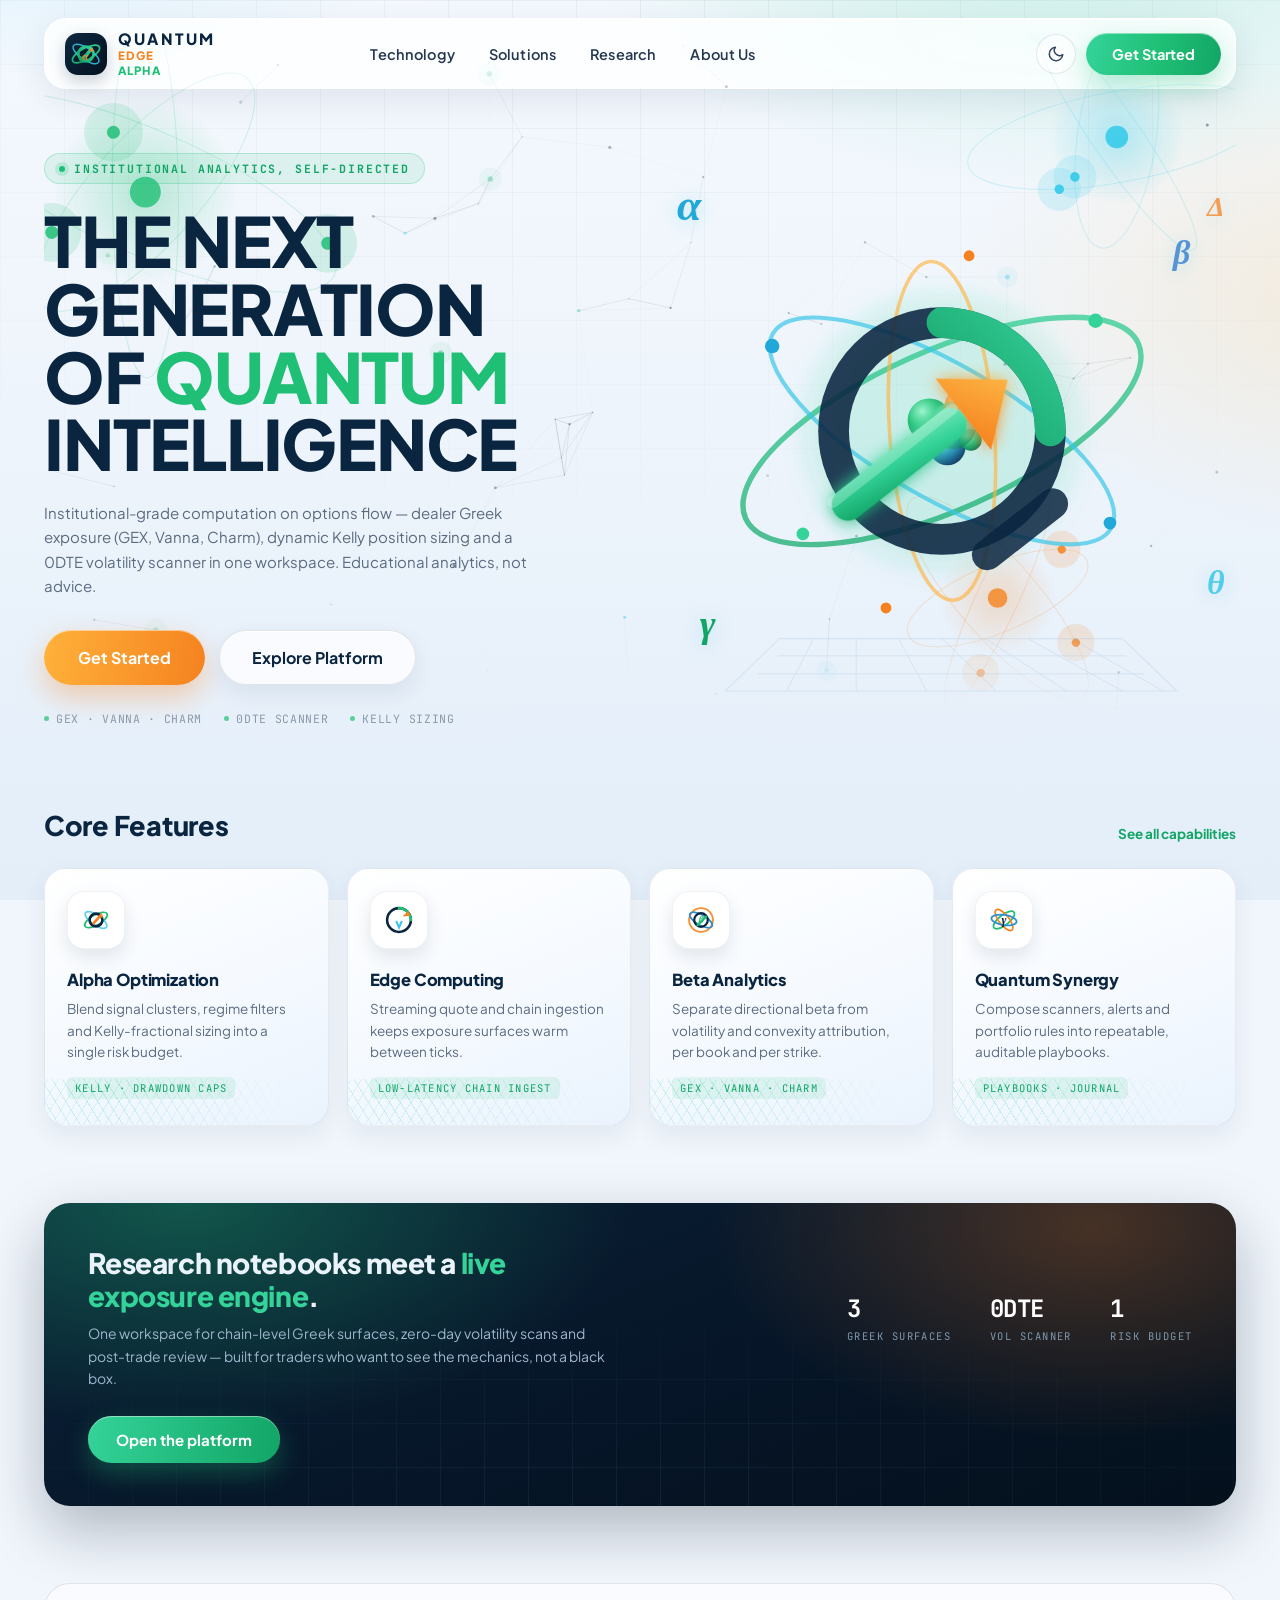
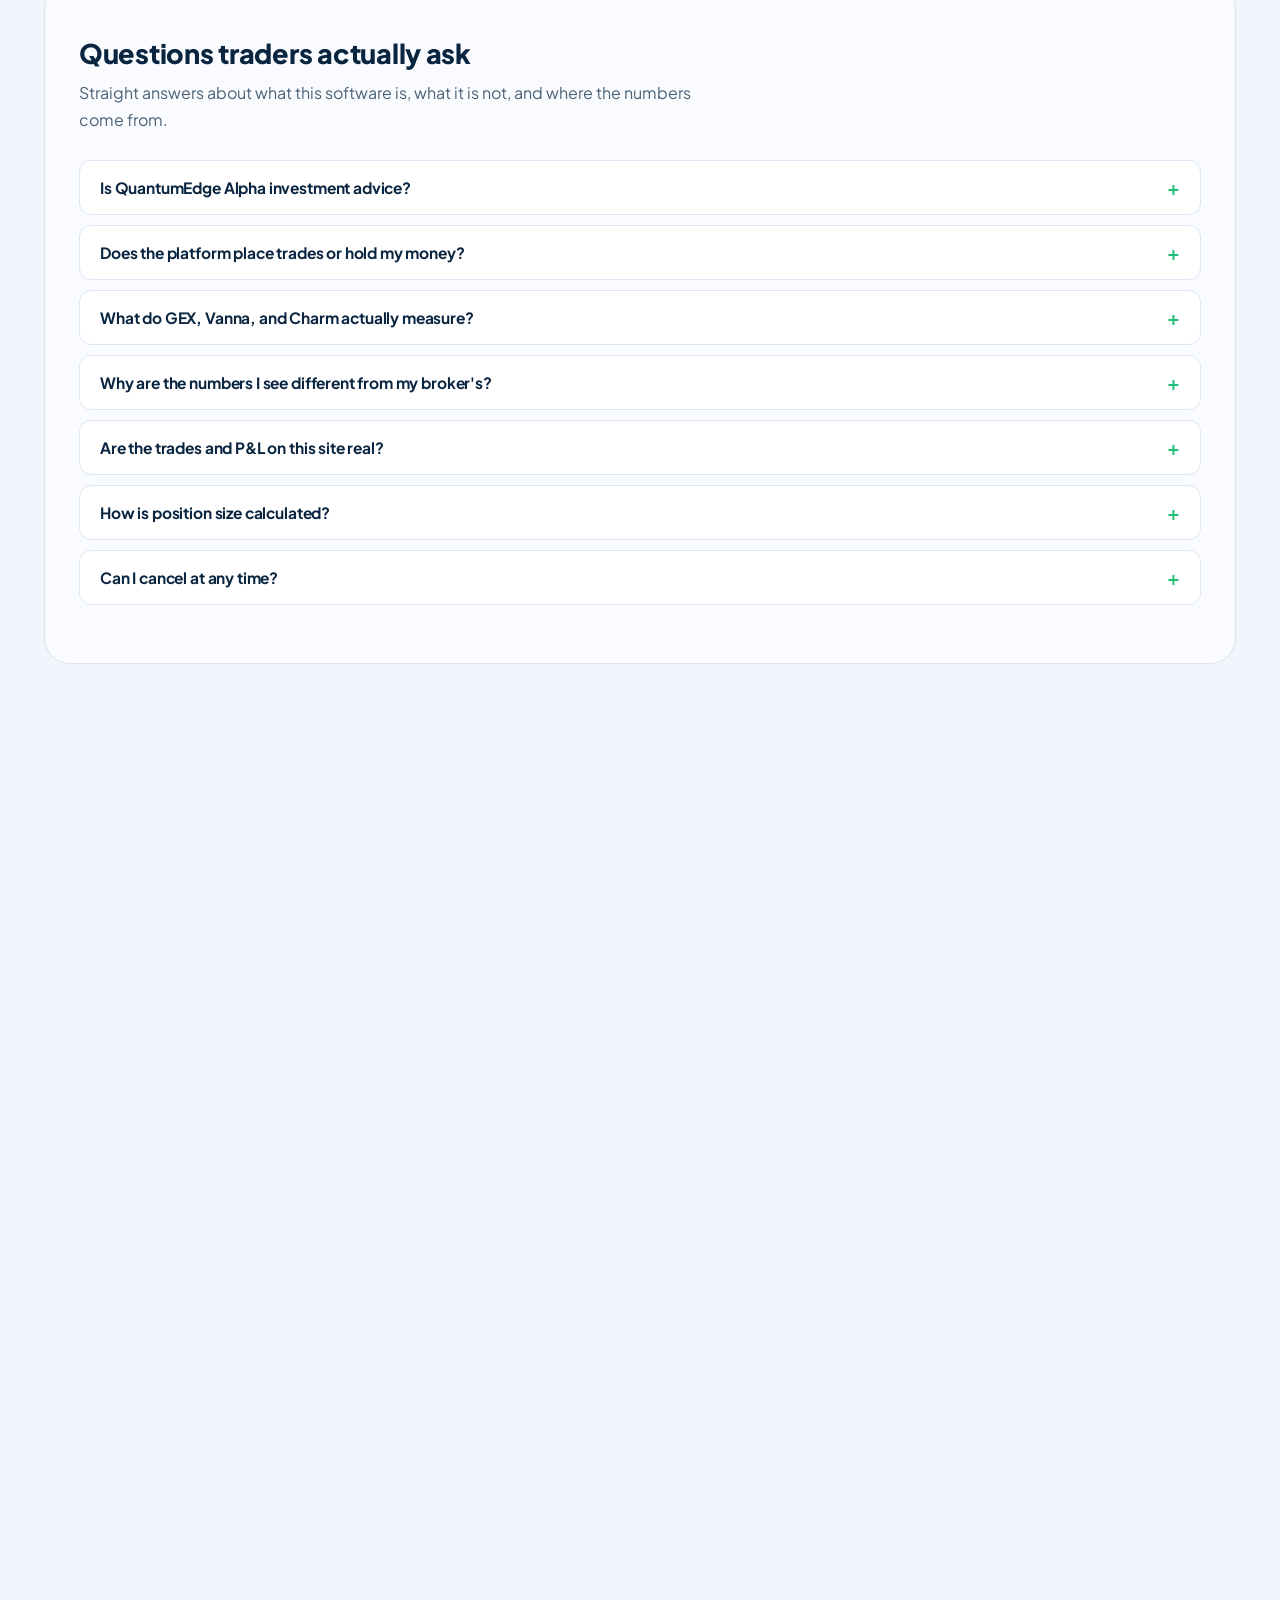
==== commit ab7c2370: "Fix QuantumEdge Alpha dark theme sync, demo API/WS fallback, GEX colors, and UI layout" ====
--- a/index.html
+++ b/index.html
@@ -34,6 +34,9 @@
 <link rel="preconnect" href="https://fonts.googleapis.com" />
 <link rel="preconnect" href="https://fonts.gstatic.com" crossorigin />
 <link href="https://fonts.googleapis.com/css2?family=Plus+Jakarta+Sans:wght@400;500;600;700;800&family=JetBrains+Mono:wght@500;700&display=swap" rel="stylesheet" />
+<script>
+  (function(){try{var t=localStorage.getItem('qe-theme');var d=t?t==='dark':window.matchMedia&&window.matchMedia('(prefers-color-scheme: dark)').matches;document.documentElement.classList.toggle('dark',d);}catch(e){}})();
+</script>
 <!-- brand theme layer is inlined below (no extra request) -->
 <style>
 /* ===== inlined assets/theme-qe.css ===== */
@@ -395,10 +398,10 @@
 }
 
 /* ---- FAQ ---- */
-.faq{padding:72px 0 78px;background:var(--paper,#F1F6FC)}
+.faq{padding:52px 34px 58px;border-radius:26px;background:rgba(255,255,255,.55);border:1px solid var(--qe-line);}
 .faq .section-title{margin-bottom:10px}
-.faq-lede{max-width:640px;color:#4A6178;margin:0 0 30px;font-size:16.5px;line-height:1.68}
-.faq-list{display:grid;gap:10px;max-width:860px}
+.faq-lede{max-width:640px;color:#4A6178;margin:0 0 26px;font-size:16px;line-height:1.68}
+.faq-list{display:grid;gap:10px;max-width:100%}
 .faq-list details{background:#fff;border:1px solid #DCE7F3;border-radius:12px;padding:0 20px;box-shadow:0 14px 34px -30px rgba(10,37,64,.55)}
 .faq-list summary{cursor:pointer;list-style:none;padding:17px 34px 17px 0;font-weight:700;font-size:15.5px;color:#0A2540;position:relative;letter-spacing:-.01em}
 .faq-list summary::-webkit-details-marker{display:none}
@@ -406,7 +409,94 @@
 .faq-list details[open] summary::after{content:"\2013"}
 .faq-list details p{margin:0 0 18px;color:#4A6178;font-size:15px;line-height:1.7}
 .faq-list details p:last-child{margin-bottom:18px}
-@media(max-width:640px){.faq{padding:52px 0 58px}}
+@media(max-width:640px){.faq{padding:36px 20px 42px}}
+
+/* ---- theme toggle & dark mode ---- */
+.nav-actions{display:flex;align-items:center;gap:10px;margin-left:auto;flex-shrink:0;}
+.nav .nav-actions .btn{margin-left:0;}
+.theme-btn{
+  display:inline-flex;align-items:center;justify-content:center;
+  width:40px;height:40px;border-radius:999px;border:1px solid rgba(10,37,64,.10);
+  background:rgba(255,255,255,.72);color:#33475F;cursor:pointer;
+  transition:background .18s,border-color .18s,color .18s,transform .18s;
+}
+.theme-btn:hover{background:#fff;color:var(--qe-ink);transform:translateY(-1px);}
+.theme-btn svg{width:18px;height:18px;}
+.theme-btn .ico-sun{display:none;}
+html.dark .theme-btn .ico-sun{display:block;color:#FBBF24;}
+html.dark .theme-btn .ico-moon{display:none;}
+
+html.dark{
+  --qe-ink:#F1F5F9;
+  --qe-ink-deep:#FFFFFF;
+  --qe-ink-soft:#CBD5E1;
+  --qe-bg:#080E1A;
+  --qe-bg-2:#0D1729;
+  --qe-slate:#94A3B8;
+  --qe-slate-soft:#7C8FA6;
+  --qe-line:rgba(255,255,255,.10);
+  --qe-glass:rgba(14,21,36,.82);
+  --qe-shadow-sm:0 4px 14px rgba(0,0,0,.32);
+  --qe-shadow-md:0 12px 34px rgba(0,0,0,.42);
+}
+html.dark .sky::before{
+  background:
+    radial-gradient(46% 38% at 78% 8%,  rgba(31,191,117,.16) 0%, transparent 70%),
+    radial-gradient(40% 34% at 12% 0%,  rgba(57,199,232,.14) 0%, transparent 72%),
+    radial-gradient(34% 30% at 96% 44%, rgba(245,130,31,.12) 0%, transparent 74%),
+    linear-gradient(180deg,#060B15 0%, #080E1A 42%, #0B1424 100%);
+}
+html.dark .sky::after{
+  background-image:
+    linear-gradient(to right, rgba(148,184,224,.065) 1px, transparent 1px),
+    linear-gradient(to bottom, rgba(148,184,224,.065) 1px, transparent 1px);
+}
+html.dark .nav{
+  background:rgba(12,20,35,.82);
+  border-color:rgba(255,255,255,.10);
+  box-shadow:0 12px 36px rgba(0,0,0,.45),0 1px 0 rgba(255,255,255,.06) inset;
+}
+html.dark .nav-links a{color:#CBD5E1;}
+html.dark .nav-links a:hover{color:#FFFFFF;}
+html.dark .theme-btn{background:rgba(255,255,255,.07);border-color:rgba(255,255,255,.12);color:#CBD5E1;}
+html.dark .theme-btn:hover{background:rgba(255,255,255,.14);color:#FFFFFF;}
+html.dark .eyebrow{color:#34D399;background:rgba(31,191,117,.14);border-color:rgba(52,211,153,.28);}
+html.dark .btn-ghost{
+  color:#F1F5F9;background:rgba(15,26,46,.78);
+  border-color:rgba(255,255,255,.14);
+  box-shadow:0 8px 22px rgba(0,0,0,.28),0 1px 0 rgba(255,255,255,.08) inset;
+}
+html.dark .btn-ghost:hover{background:#15243D;}
+html.dark .hero-art svg [stroke="#0A2540"]{stroke:#1B3E68;}
+html.dark .hero-art svg [fill="#0A2540"]{fill:#1B3E68;}
+html.dark .features-head a{color:#34D399;}
+html.dark .card{
+  background:linear-gradient(158deg,#0F182A 0%,#0B1220 58%,#080E1A 100%);
+  border-color:rgba(255,255,255,.09);
+  box-shadow:0 14px 30px rgba(0,0,0,.38),0 1px 0 rgba(255,255,255,.05) inset;
+}
+html.dark .card-ico{background:#132138;border-color:rgba(255,255,255,.10);box-shadow:0 8px 18px rgba(0,0,0,.35);}
+html.dark .card-ico svg [stroke="#0A2540"]{stroke:#E2E8F0;}
+html.dark .card-ico svg [fill="#0A2540"]{fill:#E2E8F0;}
+html.dark .card .tick{color:#34D399;background:rgba(31,191,117,.15);}
+html.dark .faq{background:rgba(14,22,38,.72);border-color:rgba(255,255,255,.08);}
+html.dark .faq-lede{color:#94A3B8;}
+html.dark .faq-list details{background:#0E1626;border-color:rgba(255,255,255,.09);box-shadow:0 14px 34px -26px rgba(0,0,0,.75);}
+html.dark .faq-list summary{color:#F1F5F9;}
+html.dark .faq-list details p{color:#94A3B8;}
+html.dark .faq-list details a{color:#34D399;}
+html.dark .disc-card{background:rgba(14,22,38,.86);border-color:rgba(255,255,255,.09);}
+html.dark .disc-foot{background:linear-gradient(158deg,#0E1B30,#091322);border:1px solid rgba(255,255,255,.10);}
+html.dark footer{background:rgba(8,14,26,.85);border-top-color:rgba(255,255,255,.09);}
+html.dark .foot-links{color:#CBD5E1;}
+html.dark .foot-links a:hover{color:#34D399;}
+html.dark .legal strong{color:#E2E8F0;}
+html.dark .disclaimer-box{background:rgba(245,130,31,.10);border-color:rgba(245,130,31,.26);color:#FCD39D;}
+html.dark .demo-flag{color:#FBBF24;background:rgba(245,130,31,.14);border-color:rgba(245,130,31,.30);}
+@media (max-width:900px){
+  .nav-actions .nav-cta{display:none;}
+  .nav-toggle{display:inline-flex;}
+}
 </style>
 <style>
 /* ---- perf: skip layout/paint work for below-the-fold blocks ---- */
@@ -534,8 +624,14 @@
         <a href="#capabilities">Research</a>
         <a href="#footer">About Us</a>
       </div>
-      <a class="btn btn-green nav-toggle" href="/app.html">Get Started</a>
-      <a class="btn btn-green nav-cta" href="/app.html">Get Started</a>
+      <div class="nav-actions">
+        <button type="button" class="theme-btn" id="qe-theme-toggle" aria-label="Toggle dark theme" title="Toggle theme">
+          <svg class="ico-sun" viewBox="0 0 24 24" fill="none" stroke="currentColor" stroke-width="2" stroke-linecap="round" stroke-linejoin="round" aria-hidden="true"><circle cx="12" cy="12" r="4"/><path d="M12 2v2M12 20v2M4.93 4.93l1.41 1.41M17.66 17.66l1.41 1.41M2 12h2M20 12h2M6.34 17.66l-1.41 1.41M19.07 4.93l-1.41 1.41"/></svg>
+          <svg class="ico-moon" viewBox="0 0 24 24" fill="none" stroke="currentColor" stroke-width="2" stroke-linecap="round" stroke-linejoin="round" aria-hidden="true"><path d="M21 12.79A9 9 0 1 1 11.21 3 7 7 0 0 0 21 12.79z"/></svg>
+        </button>
+        <a class="btn btn-green nav-toggle" href="/app.html">Get Started</a>
+        <a class="btn btn-green nav-cta" href="/app.html">Get Started</a>
+      </div>
     </nav>
   </div>
 </header>
@@ -740,7 +836,6 @@
 
 
     <section class="faq" id="faq">
-      <div class="wrap">
         <h2 class="section-title">Questions traders actually ask</h2>
         <p class="faq-lede">Straight answers about what this software is, what it is not, and where the numbers come from.</p>
         <div class="faq-list">
@@ -752,11 +847,9 @@
           <details><summary>How is position size calculated?</summary><p>The sizing module illustrates Kelly-criterion and fractional-Kelly methods. Its output depends entirely on the win-rate and payoff inputs supplied, so it is shown to explain a method — not to recommend risking a specific percentage of your capital.</p></details>
           <details><summary>Can I cancel at any time?</summary><p>Yes. Plans renew automatically until cancelled, and you can cancel from your account settings at any time. Access continues to the end of the paid term; see the <a href="/terms.html">Terms of Use</a> for billing detail.</p></details>
         </div>
-      </div>
     </section>
 
     <section class="disclosures" id="disclosures">
-      <div class="wrap">
       <div class="disc-head">
         <h2 class="section-title">Disclosures &amp; risk</h2>
         <p class="disc-lede">Plain-language disclosures required for any product that models markets. Read them before you size a position.</p>
@@ -801,7 +894,6 @@
           <a href="/terms.html">Terms of use</a>
           <a href="/privacy.html">Privacy policy</a>
         </p>
-      </div>
       </div>
     </section>
   </div>
@@ -848,6 +940,23 @@
 
 <script>
   document.getElementById('yr').textContent = new Date().getFullYear();
+  (function(){
+    var btn = document.getElementById('qe-theme-toggle');
+    if(!btn) return;
+    function sync(){
+      var dark = document.documentElement.classList.contains('dark');
+      btn.setAttribute('aria-pressed', dark ? 'true' : 'false');
+      btn.title = dark ? 'Switch to Light theme' : 'Switch to Dark theme';
+    }
+    sync();
+    btn.addEventListener('click', function(){
+      var dark = !document.documentElement.classList.contains('dark');
+      document.documentElement.classList.toggle('dark', dark);
+      try { localStorage.setItem('qe-theme', dark ? 'dark' : 'light'); } catch(e) {}
+      sync();
+      window.dispatchEvent(new Event('qe-theme-change'));
+    });
+  })();
   // smooth in-page anchors already handled by CSS; keep nav pill compact on scroll
 </script>
 
@@ -858,7 +967,8 @@
   if(!cv || !cv.getContext) return;
   var ctx = cv.getContext('2d', { alpha: true });
   var TAU = Math.PI * 2;
-  var INK = '10,37,64', GREEN = '31,191,117', CYAN = '39,199,232', ORANGE = '245,130,31';
+  var GREEN = '31,191,117', CYAN = '39,199,232', ORANGE = '245,130,31';
+  function getInk(){ return document.documentElement.classList.contains('dark') ? '148,184,224' : '10,37,64'; }
   var reduce = window.matchMedia && window.matchMedia('(prefers-reduced-motion: reduce)').matches;
   var W = 0, H = 0, dpr = 1, stars = [], atoms = [], t = 0, last = 0, on = true, started = false;
 
@@ -877,7 +987,7 @@
         s: 0.35 + Math.random() * 1.1,
         vx: (Math.random() - 0.5) * 0.055,
         vy: (Math.random() - 0.5) * 0.055,
-        c: near ? (Math.random() < 0.55 ? GREEN : CYAN) : INK
+        c: near ? (Math.random() < 0.55 ? GREEN : CYAN) : null
       });
     }
     var scale = Math.min(W, H) || 400;
@@ -914,12 +1024,12 @@
   }
 
   function starLayer(){
-    var i, j, st, k;
+    var i, j, st, k, ink = getInk();
     for(i = 0; i < stars.length; i++){
       st = stars[i];
       var tw = 0.45 + 0.55 * (0.5 + 0.5 * Math.sin(t * st.s + st.a));
       ctx.globalAlpha = 0.10 + 0.42 * tw * st.z;
-      ctx.fillStyle = 'rgb(' + st.c + ')';
+      ctx.fillStyle = 'rgb(' + (st.c || ink) + ')';
       ctx.beginPath();
       ctx.arc(st.x, st.y, st.r, 0, TAU);
       ctx.fill();
@@ -938,7 +1048,7 @@
       (grid[key] || (grid[key] = [])).push(st);
     }
     ctx.lineWidth = 0.85;
-    ctx.strokeStyle = 'rgb(' + INK + ')';
+    ctx.strokeStyle = 'rgb(' + ink + ')';
     for(i = 0; i < stars.length; i++){
       st = stars[i];
       var gx = Math.floor(st.x / cell), gy = Math.floor(st.y / cell);
@@ -1068,6 +1178,7 @@
     else if(on){ start(); }
   });
 
+  window.addEventListener('qe-theme-change', function(){ draw(0); });
   if(document.readyState === 'complete') resize();
   else window.addEventListener('load', resize, { once: true });
   resize();
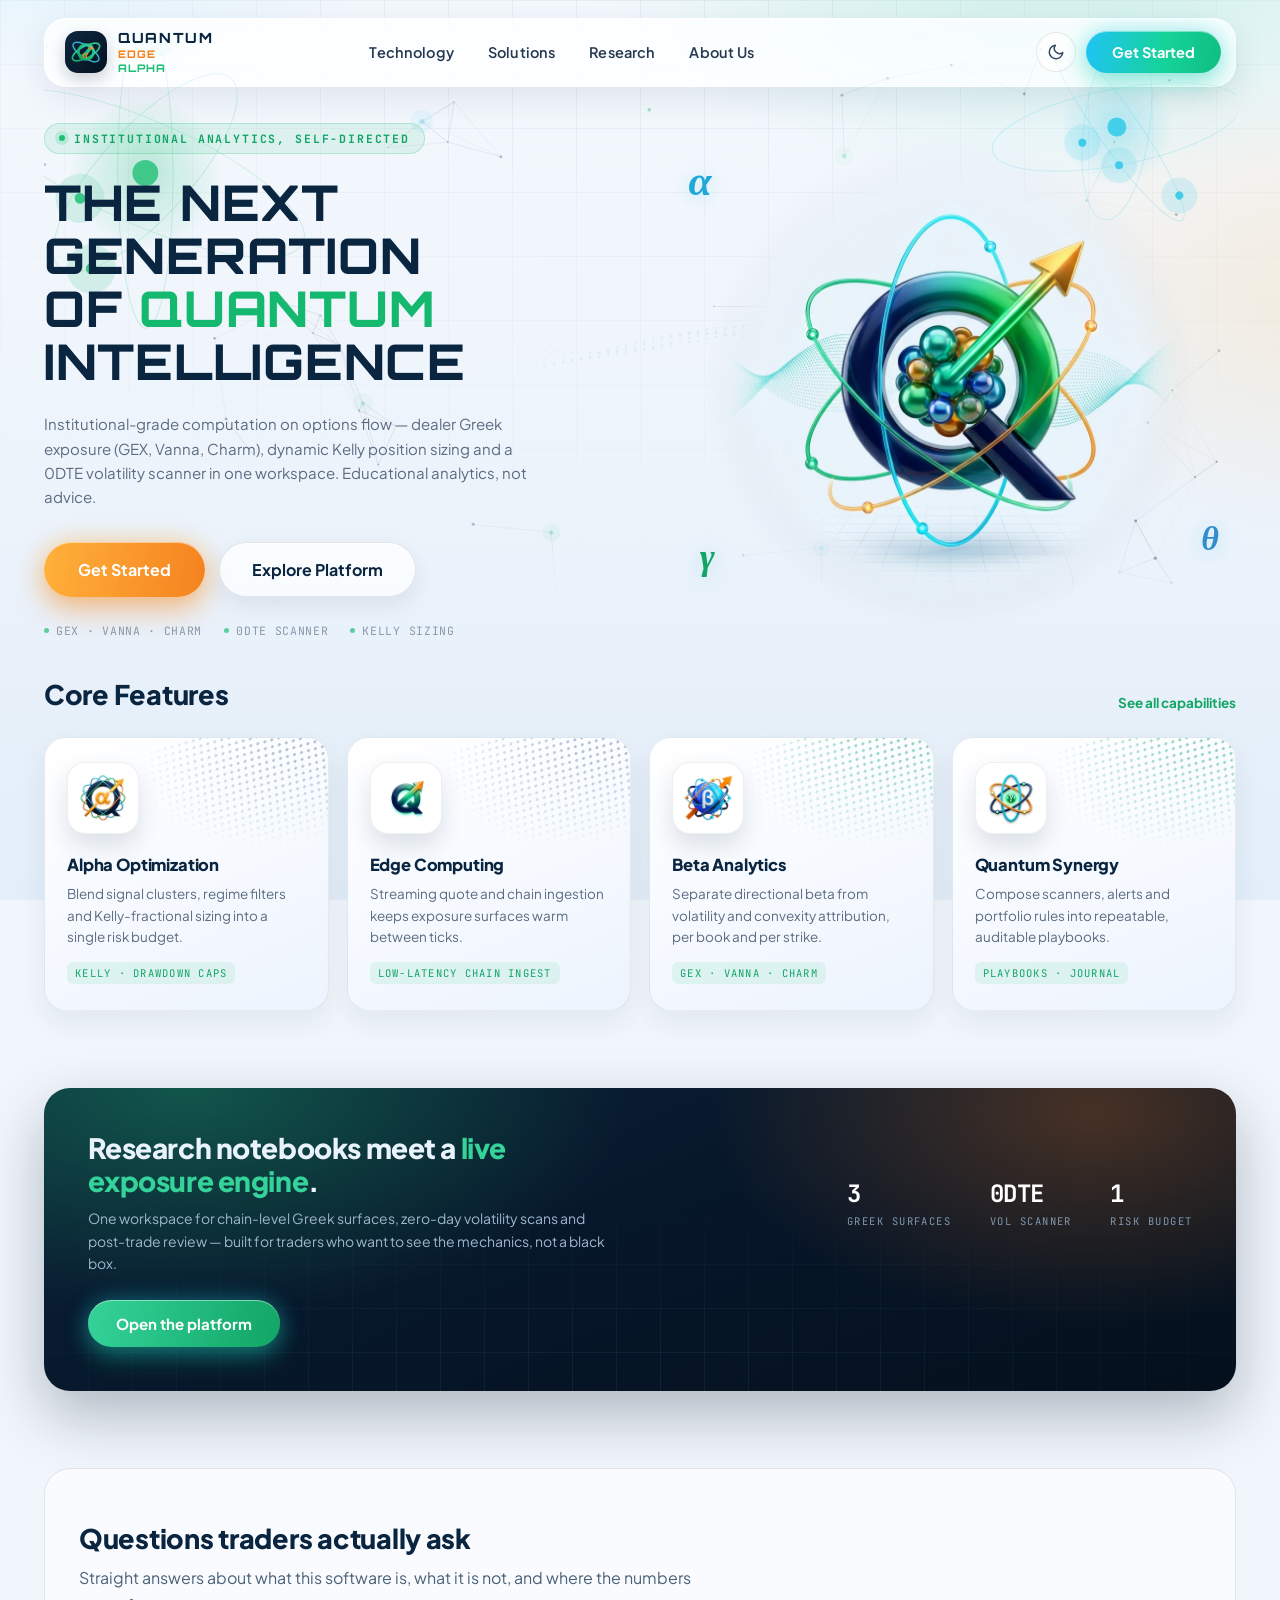
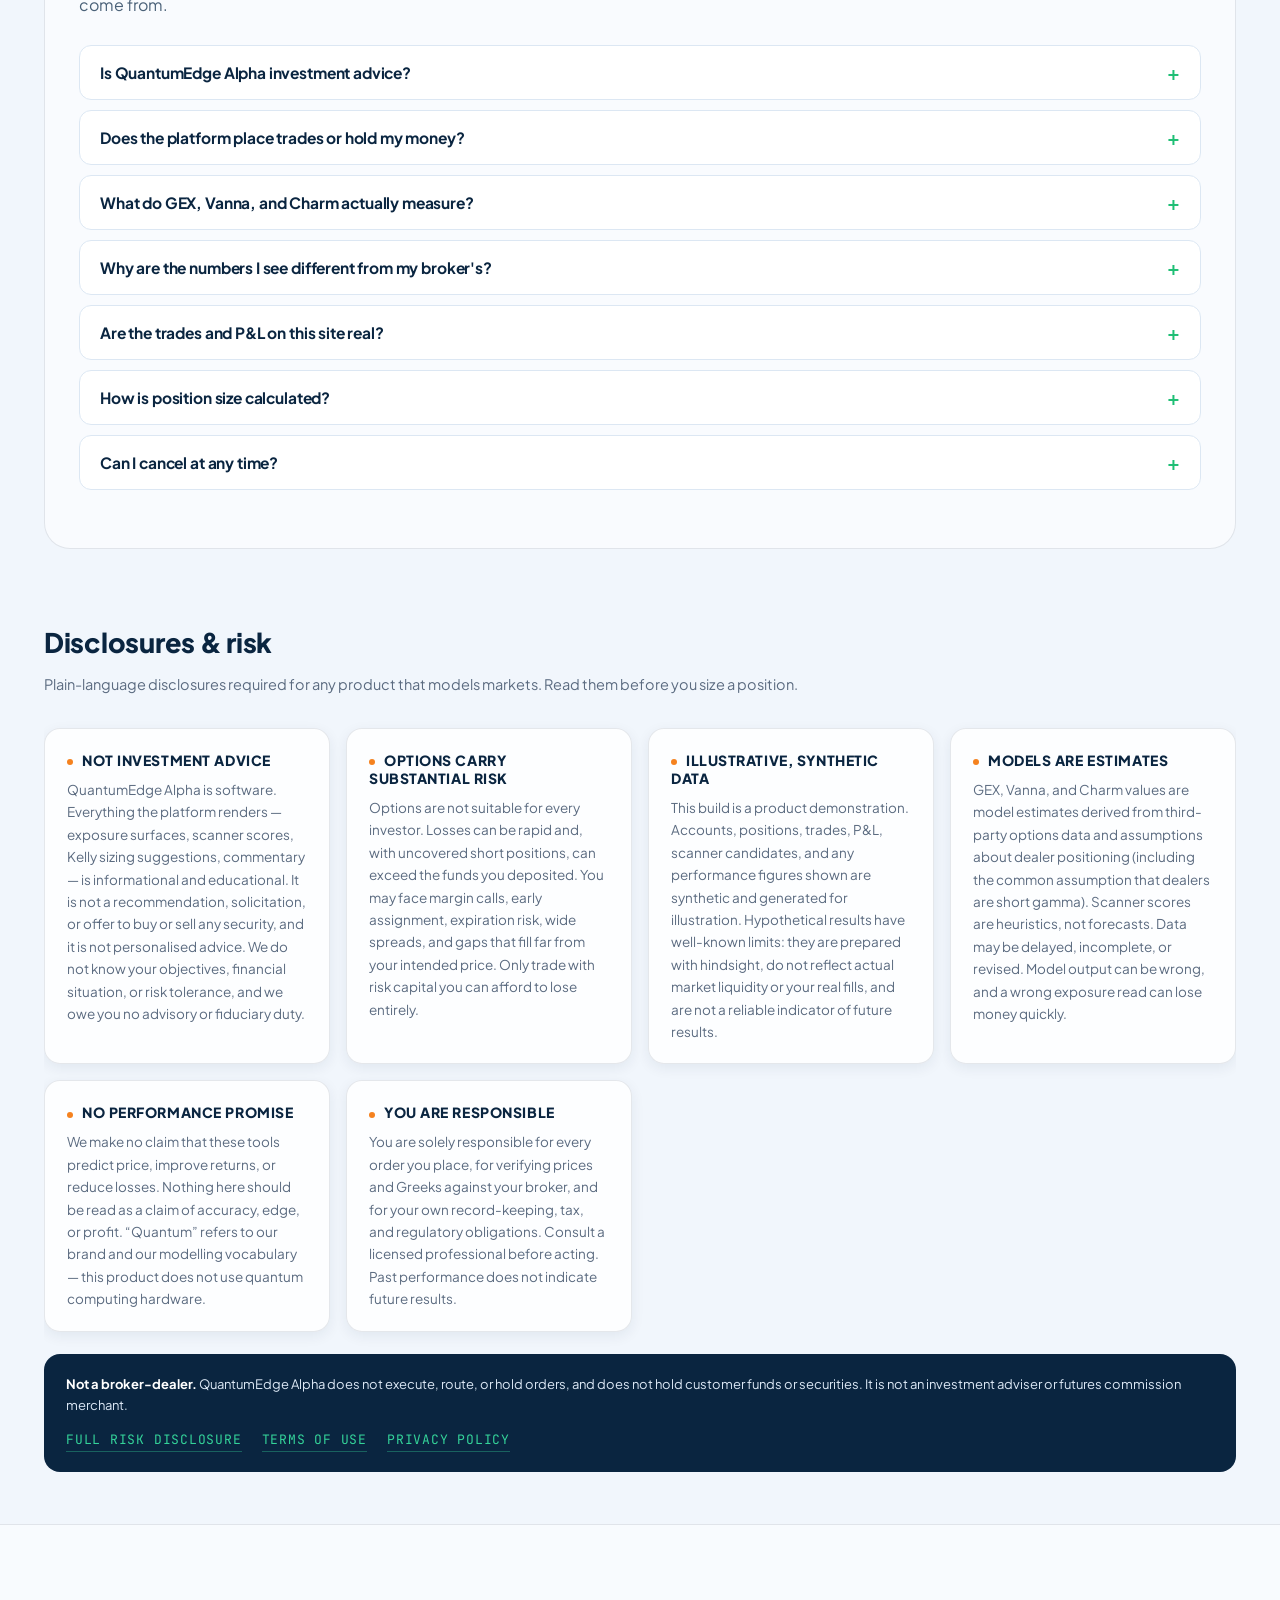
==== commit 11c9fba2: "Upgrade landing page 3D visuals, typography, and SEO metadata" ====
--- a/index.html
+++ b/index.html
@@ -3,7 +3,7 @@
 <head>
 <meta charset="utf-8" />
 <meta name="viewport" content="width=device-width,initial-scale=1" />
-<title>QuantumEdge Alpha — The Next Generation of Quantum Intelligence</title>
+<title>QuantumEdge Alpha — 0DTE GEX, Vanna &amp; Charm Options Analytics</title>
 <meta name="description" content="QuantumEdge Alpha: institutional-style options analytics — Greek exposure models, dynamic Kelly sizing and a volatility scanner for self-directed traders." />
 <meta name="theme-color" content="#0A2540" />
 <link rel="icon" href="/assets/brand/mark.svg" type="image/svg+xml" />
@@ -30,10 +30,11 @@
 <meta name="robots" content="index,follow,max-image-preview:large,max-snippet:-1" />
 <meta name="googlebot" content="index,follow" />
 <link rel="preload" href="/assets/brand/mark.svg" as="image" type="image/svg+xml" fetchpriority="high" />
+<link rel="preload" href="/assets/brand/hero-quantum-light.webp" as="image" type="image/webp" />
 <link rel="manifest" href="/manifest.json" />
 <link rel="preconnect" href="https://fonts.googleapis.com" />
 <link rel="preconnect" href="https://fonts.gstatic.com" crossorigin />
-<link href="https://fonts.googleapis.com/css2?family=Plus+Jakarta+Sans:wght@400;500;600;700;800&family=JetBrains+Mono:wght@500;700&display=swap" rel="stylesheet" />
+<link href="https://fonts.googleapis.com/css2?family=Orbitron:wght@700;800;900&family=Plus+Jakarta+Sans:wght@400;500;600;700;800&family=JetBrains+Mono:wght@500;700&display=swap" rel="stylesheet" />
 <script>
   (function(){try{var t=localStorage.getItem('qe-theme');var d=t?t==='dark':window.matchMedia&&window.matchMedia('(prefers-color-scheme: dark)').matches;document.documentElement.classList.toggle('dark',d);}catch(e){}})();
 </script>
@@ -78,6 +79,7 @@
   --qe-shadow-orange:0 12px 28px rgba(245,130,31,.34);
 
   --qe-font:'Plus Jakarta Sans',ui-sans-serif,system-ui,-apple-system,'Segoe UI',sans-serif;
+  --qe-display:'Orbitron','Plus Jakarta Sans',ui-sans-serif,sans-serif;
   --qe-mono:'JetBrains Mono',ui-monospace,SFMono-Regular,Menlo,monospace;
 }
 
@@ -148,9 +150,9 @@
 }
 .brand{display:flex;align-items:center;gap:11px;flex:0 0 auto;}
 .brand-mark{width:42px;height:42px;border-radius:13px;box-shadow:0 6px 16px rgba(10,37,64,.22);}
-.brand-word{line-height:1.02;}
-.brand-word b{display:block;font-size:15.5px;font-weight:800;letter-spacing:.14em;color:var(--qe-ink);}
-.brand-word span{display:block;font-size:11.5px;font-weight:800;letter-spacing:.10em;margin-top:3px;}
+.brand-word{line-height:1.05;}
+.brand-word b{display:block;font-family:var(--qe-display);font-size:14px;font-weight:800;letter-spacing:.12em;color:var(--qe-ink);}
+.brand-word span{display:block;font-family:var(--qe-display);font-size:10.5px;font-weight:800;letter-spacing:.10em;margin-top:3px;}
 .brand-word .e{color:var(--qe-orange);}
 .brand-word .a{color:var(--qe-green);}
 
@@ -175,16 +177,16 @@
 }
 .btn:active{transform:translateY(1px) scale(.995);}
 .btn-green{
-  color:#fff;background:var(--qe-grad-green);
-  box-shadow:var(--qe-shadow-green),0 1px 0 rgba(255,255,255,.45) inset;
-}
-.btn-green:hover{box-shadow:0 14px 32px rgba(31,191,117,.42);transform:translateY(-1px);}
+  color:#fff;background:linear-gradient(95deg,#20C4F4 0%,#15D399 58%,#10BE82 100%);
+  box-shadow:0 10px 26px rgba(21,211,153,.36),0 0 22px rgba(32,196,244,.34),0 1px 0 rgba(255,255,255,.45) inset;
+}
+.btn-green:hover{box-shadow:0 14px 34px rgba(21,211,153,.46),0 0 26px rgba(32,196,244,.42);transform:translateY(-1px);}
 .btn-orange{
   color:#fff;background:var(--qe-grad-orange);
-  box-shadow:var(--qe-shadow-orange),0 1px 0 rgba(255,255,255,.5) inset;
+  box-shadow:0 12px 30px rgba(245,130,31,.46),0 0 24px rgba(255,177,59,.36),0 1px 0 rgba(255,255,255,.5) inset;
   padding:16px 34px;font-size:16px;
 }
-.btn-orange:hover{box-shadow:0 16px 34px rgba(245,130,31,.45);transform:translateY(-1px);}
+.btn-orange:hover{box-shadow:0 16px 36px rgba(245,130,31,.52),0 0 28px rgba(255,177,59,.42);transform:translateY(-1px);}
 .btn-ghost{
   color:var(--qe-ink);background:rgba(255,255,255,.72);
   border:1px solid rgba(10,37,64,.10);
@@ -199,7 +201,7 @@
 .hero{
   display:grid;grid-template-columns:minmax(0,1.02fr) minmax(0,.98fr);
   gap:28px;align-items:center;
-  padding:clamp(34px,5vw,74px) 0 clamp(30px,4vw,54px);
+  padding:clamp(20px,2.8vw,38px) 0 clamp(14px,2vw,24px);
 }
 .eyebrow{
   display:inline-flex;align-items:center;gap:9px;
@@ -211,11 +213,13 @@
 .eyebrow i{width:6px;height:6px;border-radius:50%;background:var(--qe-green);box-shadow:0 0 0 4px rgba(31,191,117,.18);}
 
 h1.hero-title{
-  font-size:clamp(38px,5.4vw,74px);
-  line-height:.98;font-weight:800;letter-spacing:-.018em;
+  font-family:var(--qe-display);
+  font-size:clamp(30px,3.85vw,50px);
+  line-height:1.08;font-weight:800;letter-spacing:.015em;
   text-transform:uppercase;color:var(--qe-ink);
 }
-h1.hero-title .grn{color:var(--qe-green);}
+h1.hero-title .grn{color:#14B86E;}
+html.dark h1.hero-title .grn{color:#2CE090;}
 h1.hero-title .line{display:block;}
 
 .hero-sub{
@@ -272,21 +276,37 @@
 .foot-legal-links a{color:var(--qe-slate-soft);text-decoration:none;}
 .foot-legal-links a:hover{color:var(--qe-green);}
 /* --------------------------------------------------------- hero art */
-.hero-art{position:relative;display:grid;place-items:center;min-height:clamp(320px,42vw,560px);}
-.hero-art svg{width:min(100%,560px);height:auto;overflow:visible;}
+.hero-art{position:relative;display:grid;place-items:center;min-height:clamp(300px,36vw,465px);}
+.hero-img{
+  width:min(100%,495px);height:auto;aspect-ratio:1/1;object-fit:contain;
+  pointer-events:none;user-select:none;
+  mask-image:radial-gradient(closest-side,#000 72%,rgba(0,0,0,.65) 86%,transparent 100%);
+  -webkit-mask-image:radial-gradient(closest-side,#000 72%,rgba(0,0,0,.65) 86%,transparent 100%);
+  filter:drop-shadow(0 24px 48px rgba(10,37,64,.10));
+  animation:heroFloat 7s ease-in-out infinite;
+}
+.hero-img-dark{display:none;}
+html.dark .hero-img-light{display:none;}
+html.dark .hero-img-dark{
+  display:block;
+  filter:drop-shadow(0 20px 56px rgba(31,191,117,.18));
+}
+@keyframes heroFloat{
+  0%,100%{transform:translateY(0);}
+  50%{transform:translateY(-8px);}
+}
 .glyph{
   position:absolute;font-family:Georgia,'Times New Roman',serif;font-style:italic;
-  font-weight:700;user-select:none;pointer-events:none;
+  font-weight:700;user-select:none;pointer-events:none;z-index:2;
   filter:drop-shadow(0 2px 10px rgba(57,199,232,.35));
 }
-.g-a{top:2%;left:2%;font-size:clamp(28px,4vw,44px);color:#1FA8D8;}
-.g-b{top:12%;right:8%;font-size:clamp(22px,3vw,34px);color:#2E7FD1;opacity:.8;}
-.g-g{bottom:12%;left:6%;font-size:clamp(24px,3.4vw,38px);color:#12A566;}
-.g-t{bottom:20%;right:2%;font-size:clamp(22px,3vw,34px);color:#39C7E8;opacity:.85;}
-.g-d{top:4%;right:2%;font-size:clamp(18px,2.4vw,28px);color:#F5821F;opacity:.75;}
+.g-a{top:5%;left:4%;font-size:clamp(28px,4vw,42px);color:#1FA8D8;}
+.g-g{bottom:10%;left:6%;font-size:clamp(24px,3.4vw,36px);color:#12A566;}
+.g-t{bottom:14%;right:3%;font-size:clamp(22px,3vw,34px);color:#2082C8;opacity:.9;}
+html.dark .g-t{color:#39C7E8;}
 
 /* ------------------------------------------------------- features */
-.features{padding:clamp(18px,2.4vw,34px) 0 clamp(50px,6vw,86px);}
+.features{padding:clamp(8px,1.2vw,16px) 0 clamp(50px,6vw,86px);}
 .features-head{display:flex;align-items:flex-end;justify-content:space-between;gap:20px;margin-bottom:26px;}
 h2.section-title{font-size:clamp(21px,2.2vw,27px);font-weight:800;letter-spacing:-.01em;}
 .features-head a{font-size:13.5px;font-weight:700;color:var(--qe-green-deep);}
@@ -295,28 +315,32 @@
 .cards{display:grid;grid-template-columns:repeat(4,minmax(0,1fr));gap:18px;}
 .card{
   position:relative;overflow:hidden;isolation:isolate;
-  border-radius:22px;padding:22px 22px 26px;
-  background:linear-gradient(158deg,#FFFFFF 0%,#F4F9FF 58%,#EAF3FD 100%);
-  border:1px solid rgba(10,37,64,.07);
-  box-shadow:0 10px 26px rgba(10,37,64,.07),0 1px 0 #fff inset;
+  border-radius:22px;padding:24px 22px 26px;
+  background:linear-gradient(158deg,#FFFFFF 0%,#F5F9FF 58%,#EDF4FD 100%);
+  border:1px solid rgba(10,37,64,.08);
+  box-shadow:0 12px 28px rgba(10,37,64,.07),0 1px 0 #fff inset;
   transition:transform .24s ease,box-shadow .24s ease;
 }
 .card::after{
-  content:"";position:absolute;inset:auto -30% -60% -10%;height:78%;z-index:-1;
-  background:
-    repeating-linear-gradient(58deg, rgba(31,191,117,.30) 0 1px, transparent 1px 9px),
-    repeating-linear-gradient(-58deg, rgba(57,199,232,.26) 0 1px, transparent 1px 9px);
-  mask-image:radial-gradient(70% 100% at 20% 0%, #000 0%, transparent 72%);
-  -webkit-mask-image:radial-gradient(70% 100% at 20% 0%, #000 0%, transparent 72%);
-  opacity:.7;
+  content:"";position:absolute;top:-14px;right:-16px;width:72%;height:155px;z-index:-1;
+  pointer-events:none;opacity:.85;
+  background-image:radial-gradient(rgba(74,108,148,.48) 1.35px, transparent 1.45px);
+  background-size:7px 7px;
+  mask-image:radial-gradient(110% 95% at 88% 14%, #000 18%, rgba(0,0,0,.45) 54%, transparent 78%);
+  -webkit-mask-image:radial-gradient(110% 95% at 88% 14%, #000 18%, rgba(0,0,0,.45) 54%, transparent 78%);
+  transform:skewY(-11deg) rotate(-5deg);
+}
+.card.card-mint::after{
+  background-image:radial-gradient(rgba(18,165,102,.52) 1.35px, transparent 1.45px);
 }
 .card:hover{transform:translateY(-4px);box-shadow:0 18px 38px rgba(10,37,64,.12);}
 .card-ico{
-  width:58px;height:58px;border-radius:17px;display:grid;place-items:center;margin-bottom:20px;
-  background:#fff;border:1px solid rgba(10,37,64,.06);
-  box-shadow:0 8px 18px rgba(10,37,64,.10);
-}
-.card-ico svg{width:34px;height:34px;}
+  width:72px;height:72px;border-radius:18px;padding:5px;
+  display:grid;place-items:center;margin-bottom:20px;
+  background:#fff;border:1px solid rgba(10,37,64,.07);
+  box-shadow:0 12px 24px rgba(10,37,64,.12),0 1px 0 #fff inset;
+}
+.card-ico img{width:100%;height:100%;border-radius:13px;object-fit:contain;display:block;}
 .card h3{font-size:16.5px;font-weight:800;letter-spacing:-.01em;margin-bottom:8px;}
 .card p{font-size:13.5px;line-height:1.6;color:var(--qe-slate);}
 .card .tick{
@@ -475,9 +499,12 @@
   border-color:rgba(255,255,255,.09);
   box-shadow:0 14px 30px rgba(0,0,0,.38),0 1px 0 rgba(255,255,255,.05) inset;
 }
-html.dark .card-ico{background:#132138;border-color:rgba(255,255,255,.10);box-shadow:0 8px 18px rgba(0,0,0,.35);}
-html.dark .card-ico svg [stroke="#0A2540"]{stroke:#E2E8F0;}
-html.dark .card-ico svg [fill="#0A2540"]{fill:#E2E8F0;}
+html.dark .card::after{background-image:radial-gradient(rgba(120,175,235,.32) 1.35px, transparent 1.45px);}
+html.dark .card.card-mint::after{background-image:radial-gradient(rgba(52,211,153,.36) 1.35px, transparent 1.45px);}
+html.dark .card-ico{
+  background:#ffffff;border-color:rgba(52,211,153,.28);
+  box-shadow:0 12px 26px rgba(0,0,0,.45),0 0 18px rgba(34,211,238,.18);
+}
 html.dark .card .tick{color:#34D399;background:rgba(31,191,117,.15);}
 html.dark .faq{background:rgba(14,22,38,.72);border-color:rgba(255,255,255,.08);}
 html.dark .faq-lede{color:#94A3B8;}
@@ -515,6 +542,9 @@
       "logo": "https://www.quantumedgealpha.com/assets/brand/icon-512.png",
       "description": "Options analytics software: dealer Greek exposure (GEX, Vanna, Charm), dynamic Kelly position sizing and a 0DTE volatility scanner for self-directed traders.",
       "email": "support@quantumedgealpha.com",
+      "sameAs": [
+        "https://github.com/ShortGammaGambler"
+      ],
       "disclaimer": "Not a broker-dealer or investment adviser. Not investment advice. Options trading involves substantial risk."
     },
     {
@@ -663,93 +693,10 @@
 
       <div class="hero-art" aria-hidden="true">
         <span class="glyph g-a">&#945;</span>
-        <span class="glyph g-b">&#946;</span>
         <span class="glyph g-g">&#947;</span>
         <span class="glyph g-t">&#952;</span>
-        <span class="glyph g-d">&#916;</span>
-        <svg viewBox="0 0 620 600" role="presentation">
-          <defs>
-            <linearGradient id="ringGreen" x1="0" y1="1" x2="1" y2="0">
-              <stop offset="0" stop-color="#12A566"/><stop offset="1" stop-color="#34D399"/>
-            </linearGradient>
-            <linearGradient id="shaft" x1="0" y1="1" x2="1" y2="0">
-              <stop offset="0" stop-color="#12A566"/><stop offset=".55" stop-color="#34D399"/><stop offset="1" stop-color="#7BE8B8"/>
-            </linearGradient>
-            <linearGradient id="head" x1="0" y1="1" x2="1" y2="0">
-              <stop offset="0" stop-color="#F5821F"/><stop offset="1" stop-color="#FFC24D"/>
-            </linearGradient>
-            <radialGradient id="sphA" cx=".34" cy=".3" r=".78">
-              <stop offset="0" stop-color="#9CF7CE"/><stop offset=".5" stop-color="#1FBF75"/><stop offset="1" stop-color="#0B6B45"/>
-            </radialGradient>
-            <radialGradient id="sphB" cx=".34" cy=".3" r=".78">
-              <stop offset="0" stop-color="#FFD79A"/><stop offset=".5" stop-color="#F5821F"/><stop offset="1" stop-color="#9C4708"/>
-            </radialGradient>
-            <radialGradient id="sphC" cx=".34" cy=".3" r=".78">
-              <stop offset="0" stop-color="#BFE6FF"/><stop offset=".5" stop-color="#2E8FCB"/><stop offset="1" stop-color="#123A5E"/>
-            </radialGradient>
-            <filter id="soft" x="-60%" y="-60%" width="220%" height="220%">
-              <feGaussianBlur stdDeviation="9" result="b"/><feMerge><feMergeNode in="b"/><feMergeNode in="SourceGraphic"/></feMerge>
-            </filter>
-            <filter id="glow" x="-80%" y="-80%" width="260%" height="260%">
-              <feGaussianBlur stdDeviation="14"/>
-            </filter>
-          </defs>
-
-          <!-- floor grid -->
-          <g opacity=".5">
-            <path d="M120 520 L500 520 L560 578 L60 578 Z" fill="none" stroke="#9FC4E4" stroke-width="1.2" opacity=".55"/>
-            <g stroke="#8FB6DA" stroke-width="1" opacity=".5">
-              <path d="M158 520 L128 578"/><path d="M205 520 L205 578"/><path d="M252 520 L283 578"/>
-              <path d="M300 520 L360 578"/><path d="M348 520 L438 578"/><path d="M395 520 L500 578"/><path d="M443 520 L545 578"/>
-              <path d="M118 539 L504 539"/><path d="M96 559 L524 559"/>
-            </g>
-          </g>
-
-          <!-- halo -->
-          <circle cx="300" cy="290" r="150" fill="rgba(52,211,153,.18)" filter="url(#glow)"/>
-
-          <!-- orbits -->
-          <g fill="none" stroke-linecap="round">
-            <ellipse cx="300" cy="290" rx="238" ry="88" stroke="url(#ringGreen)" stroke-width="6" opacity=".75" transform="rotate(-24 300 290)"/>
-            <ellipse cx="300" cy="290" rx="216" ry="74" stroke="#39C7E8" stroke-width="4.5" opacity=".7" transform="rotate(30 300 290)"/>
-            <ellipse cx="300" cy="290" rx="188" ry="58" stroke="#FFB13B" stroke-width="4" opacity=".62" transform="rotate(86 300 290)"/>
-          </g>
-          <g fill="#1FA8D8">
-            <circle cx="112" cy="196" r="8"/><circle cx="486" cy="392" r="7"/>
-          </g>
-          <g fill="#34D399">
-            <circle cx="470" cy="168" r="8"/><circle cx="146" cy="404" r="7"/>
-          </g>
-          <g fill="#F5821F">
-            <circle cx="330" cy="96" r="6"/><circle cx="238" cy="486" r="6"/>
-          </g>
-
-          <!-- thick core ring -->
-          <circle cx="300" cy="290" r="120" fill="none" stroke="#0A2540" stroke-width="34" opacity=".88"/>
-          <path d="M300 170 A120 120 0 0 1 420 290" fill="none" stroke="url(#ringGreen)" stroke-width="34" stroke-linecap="round" opacity=".95"/>
-
-          <!-- nucleus cluster -->
-          <g>
-            <circle cx="286" cy="278" r="24" fill="url(#sphA)"/>
-            <circle cx="322" cy="262" r="19" fill="url(#sphB)"/>
-            <circle cx="306" cy="308" r="20" fill="url(#sphC)"/>
-            <circle cx="268" cy="310" r="14" fill="url(#sphB)" opacity=".95"/>
-            <circle cx="332" cy="300" r="12" fill="url(#sphA)" opacity=".95"/>
-            <circle cx="312" cy="284" r="26" fill="url(#sphA)" opacity=".55"/>
-          </g>
-
-          <!-- arrow -->
-          <g transform="rotate(-38 300 290)" filter="url(#soft)">
-            <rect x="150" y="272" width="180" height="36" rx="18" fill="url(#shaft)"/>
-            <path d="M330 240 L392 290 L330 340 Z" fill="url(#head)"/>
-          </g>
-          <g transform="rotate(-38 300 290)" opacity=".28">
-            <rect x="150" y="272" width="180" height="12" rx="6" fill="#EAFBF2"/>
-          </g>
-
-          <!-- tail bar -->
-          <rect x="238" y="412" width="126" height="34" rx="17" fill="#0A2540" opacity=".85" transform="rotate(-38 300 290)"/>
-        </svg>
+        <img class="hero-img hero-img-light" src="/assets/brand/hero-quantum-light.webp" alt="" width="560" height="560" decoding="async" fetchpriority="high" />
+        <img class="hero-img hero-img-dark" src="/assets/brand/hero-quantum-dark.webp" alt="" width="560" height="560" decoding="async" />
       </div>
     </section>
 
@@ -761,13 +708,7 @@
       <div class="cards">
         <article class="card">
           <div class="card-ico">
-            <svg viewBox="0 0 40 40" fill="none" aria-hidden="true">
-              <ellipse cx="20" cy="20" rx="15" ry="6" stroke="#1FBF75" stroke-width="2" transform="rotate(-30 20 20)"/>
-              <ellipse cx="20" cy="20" rx="15" ry="6" stroke="#39C7E8" stroke-width="2" opacity=".8" transform="rotate(35 20 20)"/>
-              <circle cx="20" cy="20" r="7.5" stroke="#0A2540" stroke-width="3"/>
-              <path d="M17 24 L26 14" stroke="#F5821F" stroke-width="3" stroke-linecap="round"/>
-              <path d="M26 13 L28.5 17 L22.5 17.4 Z" fill="#F5821F"/>
-            </svg>
+            <img src="/assets/brand/icon-alpha.webp" alt="" width="60" height="60" decoding="async" />
           </div>
           <h3>Alpha Optimization</h3>
           <p>Blend signal clusters, regime filters and Kelly-fractional sizing into a single risk budget.</p>
@@ -776,41 +717,25 @@
 
         <article class="card">
           <div class="card-ico">
-            <svg viewBox="0 0 40 40" fill="none" aria-hidden="true">
-              <circle cx="20" cy="20" r="14" stroke="#0A2540" stroke-width="3"/>
-              <path d="M20 6 A14 14 0 0 1 34 20" stroke="#1FBF75" stroke-width="3" stroke-linecap="round"/>
-              <path d="M24 16 L31 9 L33 15 Z" fill="#F5821F"/>
-              <path d="M17 22 L20 29 L23 22" stroke="#39C7E8" stroke-width="2.4" stroke-linecap="round"/>
-            </svg>
+            <img src="/assets/brand/icon-edge.webp" alt="" width="60" height="60" decoding="async" />
           </div>
           <h3>Edge Computing</h3>
           <p>Streaming quote and chain ingestion keeps exposure surfaces warm between ticks.</p>
           <span class="tick">Low-latency chain ingest</span>
         </article>
 
-        <article class="card">
+        <article class="card card-mint">
           <div class="card-ico">
-            <svg viewBox="0 0 40 40" fill="none" aria-hidden="true">
-              <circle cx="20" cy="20" r="14" stroke="#F5821F" stroke-width="2.2" opacity=".9"/>
-              <ellipse cx="20" cy="20" rx="15" ry="6" stroke="#2E8FCB" stroke-width="2" transform="rotate(30 20 20)"/>
-              <circle cx="20" cy="20" r="8" stroke="#0A2540" stroke-width="2.6"/>
-              <path d="M16 26 L26 16" stroke="#1FBF75" stroke-width="2.6" stroke-linecap="round"/>
-              <text x="20" y="24" text-anchor="middle" font-family="Georgia,serif" font-style="italic" font-size="12" font-weight="700" fill="#1FBF75">&#946;</text>
-            </svg>
+            <img src="/assets/brand/icon-beta.webp" alt="" width="60" height="60" decoding="async" />
           </div>
           <h3>Beta Analytics</h3>
           <p>Separate directional beta from volatility and convexity attribution, per book and per strike.</p>
           <span class="tick">GEX · Vanna · Charm</span>
         </article>
 
-        <article class="card">
+        <article class="card card-mint">
           <div class="card-ico">
-            <svg viewBox="0 0 40 40" fill="none" aria-hidden="true">
-              <ellipse cx="20" cy="20" rx="15" ry="6" stroke="#1FBF75" stroke-width="2" transform="rotate(-38 20 20)"/>
-              <ellipse cx="20" cy="20" rx="15" ry="6" stroke="#F5821F" stroke-width="2" transform="rotate(52 20 20)"/>
-              <ellipse cx="20" cy="20" rx="15" ry="6" stroke="#2E8FCB" stroke-width="2" transform="rotate(8 20 20)"/>
-              <text x="20" y="25" text-anchor="middle" font-family="Georgia,serif" font-style="italic" font-size="14" font-weight="700" fill="#0A2540">&#947;</text>
-            </svg>
+            <img src="/assets/brand/icon-synergy.webp" alt="" width="60" height="60" decoding="async" />
           </div>
           <h3>Quantum Synergy</h3>
           <p>Compose scanners, alerts and portfolio rules into repeatable, auditable playbooks.</p>
@@ -1125,6 +1050,23 @@
     ctx.globalAlpha = 1;
   }
 
+  function waveLayer(){
+    var cy = H * 0.56, startX = W * 0.36;
+    for(var band = 0; band < 4; band++){
+      ctx.fillStyle = band % 2 === 0 ? 'rgba(' + CYAN + ',0.32)' : 'rgba(' + GREEN + ',0.28)';
+      for(var x = startX; x <= W; x += 9){
+        var p = (x - startX) / Math.max(1, W - startX);
+        var env = Math.sin(p * Math.PI);
+        var y = cy + Math.sin(p * 7.5 + t * 0.9 + band * 0.55) * (24 + band * 8) * env + (band - 1.5) * 9;
+        ctx.globalAlpha = 0.08 + 0.24 * env;
+        ctx.beginPath();
+        ctx.arc(x, y, 1.35, 0, TAU);
+        ctx.fill();
+      }
+    }
+    ctx.globalAlpha = 1;
+  }
+
   function draw(dt){
     ctx.clearRect(0, 0, W, H);
     if(!reduce){
@@ -1139,6 +1081,7 @@
       }
     }
     starLayer();
+    waveLayer();
     atomLayer();
   }
 
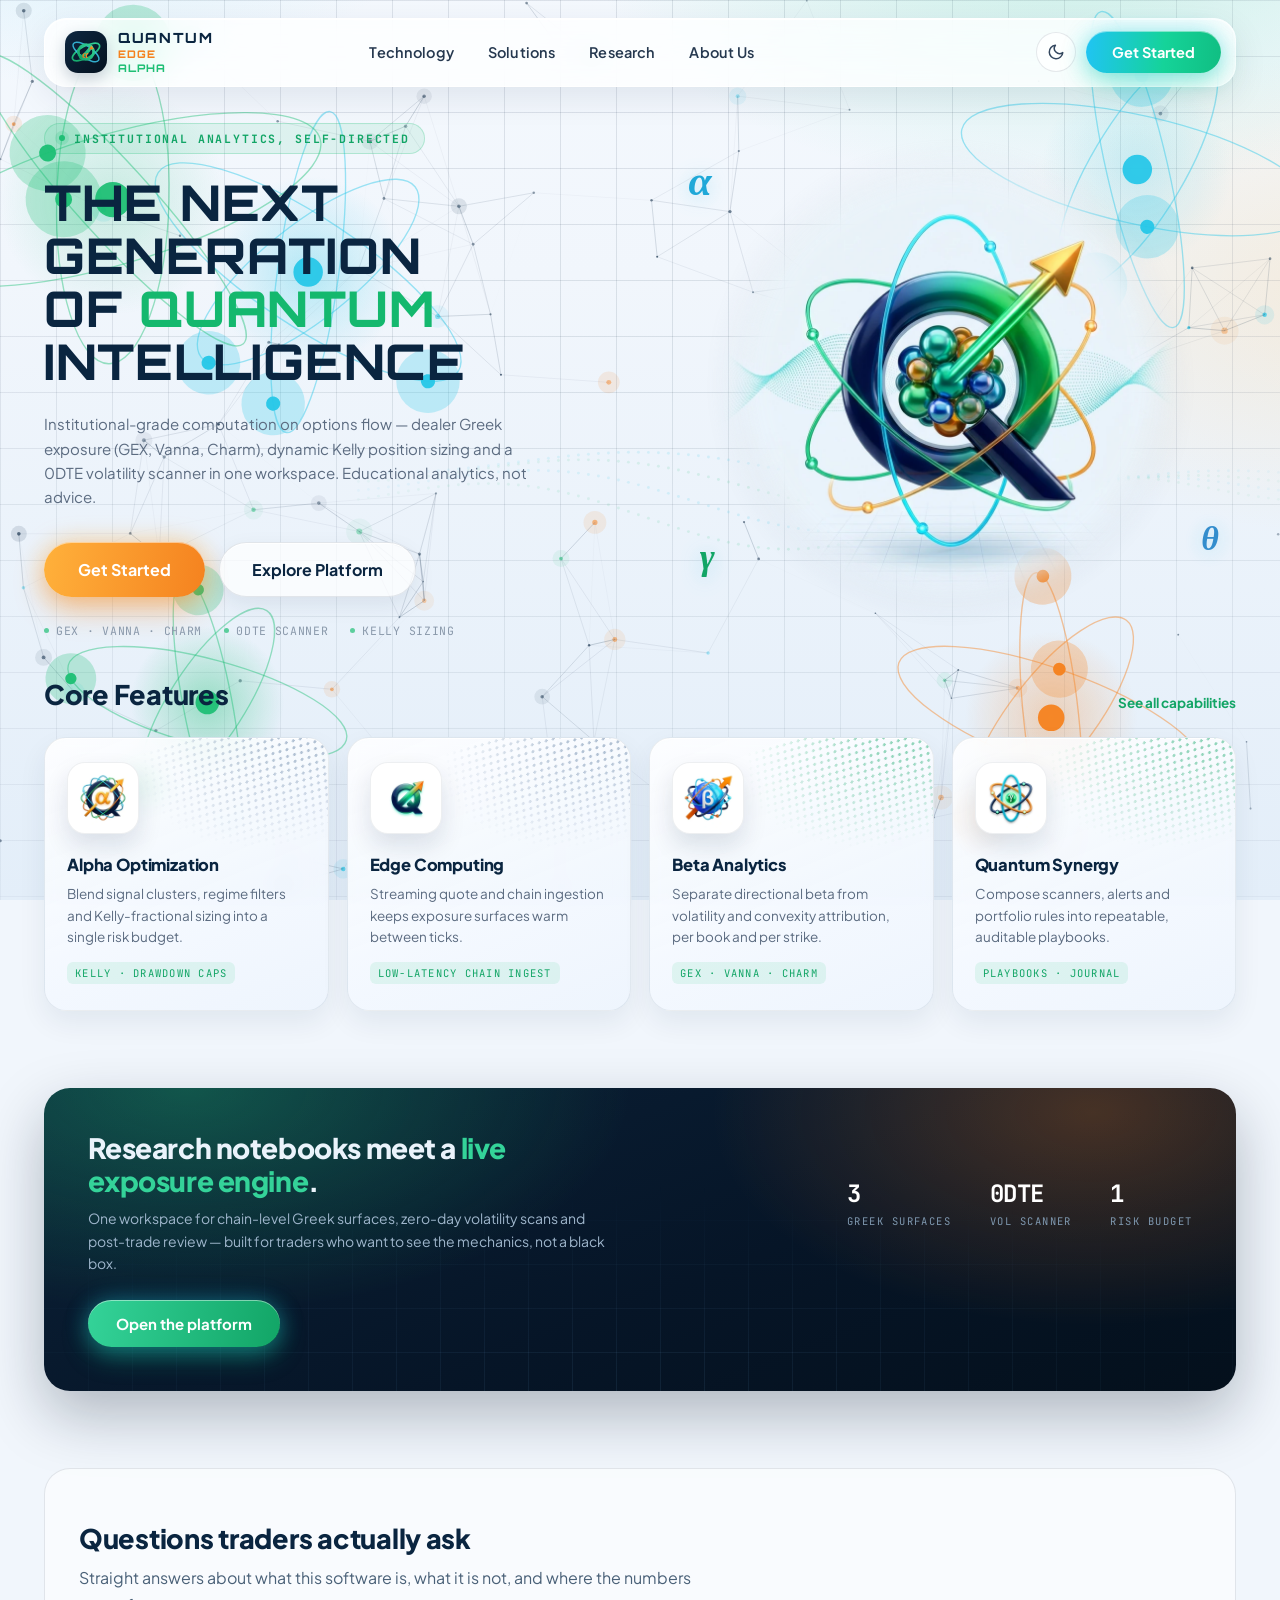
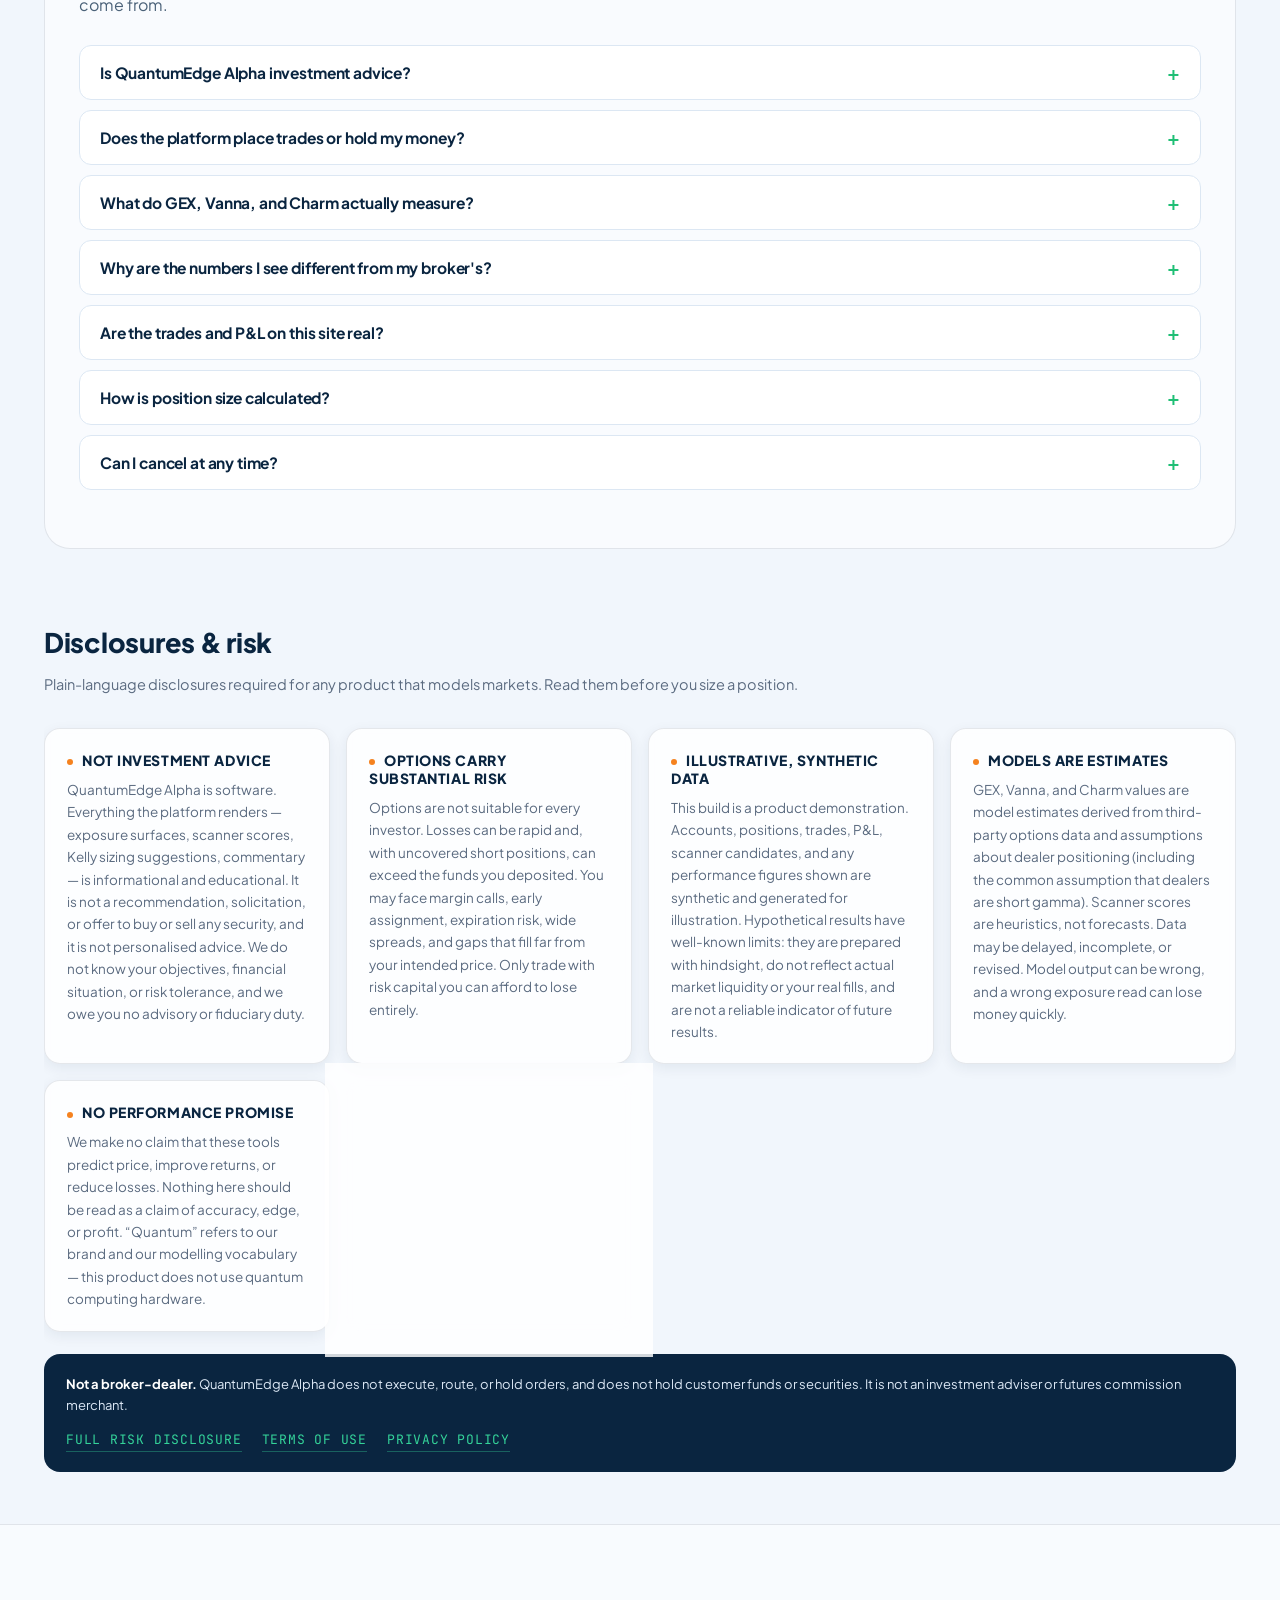
==== commit 5d496fc1: "Add visible quantum grid and mouse-following atoms backdrop to landing and terminal" ====
--- a/index.html
+++ b/index.html
@@ -128,11 +128,11 @@
 .sky::after{
   content:"";position:absolute;inset:0;
   background-image:
-    linear-gradient(to right, rgba(10,37,64,.055) 1px, transparent 1px),
-    linear-gradient(to bottom, rgba(10,37,64,.055) 1px, transparent 1px);
-  background-size:64px 64px;
-  mask-image:radial-gradient(120% 80% at 50% 0%, #000 0%, transparent 78%);
-  -webkit-mask-image:radial-gradient(120% 80% at 50% 0%, #000 0%, transparent 78%);
+    linear-gradient(to right, rgba(10,37,64,.105) 1px, transparent 1px),
+    linear-gradient(to bottom, rgba(10,37,64,.105) 1px, transparent 1px);
+  background-size:56px 56px;
+  mask-image:radial-gradient(145% 110% at 50% 18%, #000 18%, rgba(0,0,0,.48) 76%, transparent 100%);
+  -webkit-mask-image:radial-gradient(145% 110% at 50% 18%, #000 18%, rgba(0,0,0,.48) 76%, transparent 100%);
 }
 main,header,footer{position:relative;z-index:1;}
 
@@ -235,18 +235,16 @@
 .hero-note span{display:inline-flex;align-items:center;gap:7px;}
 .hero-note span::before{content:"";width:5px;height:5px;border-radius:50%;background:var(--qe-green);opacity:.7;}
 
-/* --------------------------------------------- animated hero field */
+/* --------------------------------------------- interactive quantum field */
 html,body{overflow-x:clip;}
 .hero{position:relative;isolation:isolate;}
 .hero-field{
-  position:absolute;top:-9%;bottom:-9%;left:50%;
-  width:100vw;max-width:none;transform:translateX(-50%);
-  z-index:0;pointer-events:none;opacity:.95;
-  -webkit-mask-image:linear-gradient(to bottom,transparent,#000 12%,#000 88%,transparent);
-  mask-image:linear-gradient(to bottom,transparent,#000 12%,#000 88%,transparent);
+  position:fixed;inset:0;
+  width:100%;height:100%;max-width:none;
+  z-index:0;pointer-events:none;opacity:1;
 }
 .hero-copy,.hero-art{position:relative;z-index:1;}
-@media (prefers-reduced-motion:reduce){.hero-field{opacity:.8;}}
+@media (prefers-reduced-motion:reduce){.hero-field{opacity:.75;}}
 
 /* ------------------------------------------------------ disclosures */
 .disclosures{padding:clamp(48px,6vw,86px) 0 clamp(30px,4vw,54px);}
@@ -259,6 +257,7 @@
 .disc-card{
   background:rgba(255,255,255,.82);border:1px solid var(--qe-line);
   border-radius:16px;padding:22px 22px 20px;box-shadow:var(--qe-shadow-sm);
+  backdrop-filter:blur(8px);-webkit-backdrop-filter:blur(8px);
 }
 .disc-card h3{font-size:14px;font-weight:800;letter-spacing:.04em;text-transform:uppercase;color:var(--qe-ink);}
 .disc-card h3::before{content:"";display:inline-block;width:6px;height:6px;border-radius:50%;background:var(--qe-orange);margin-right:9px;vertical-align:middle;}
@@ -316,9 +315,10 @@
 .card{
   position:relative;overflow:hidden;isolation:isolate;
   border-radius:22px;padding:24px 22px 26px;
-  background:linear-gradient(158deg,#FFFFFF 0%,#F5F9FF 58%,#EDF4FD 100%);
+  background:linear-gradient(158deg,rgba(255,255,255,.88) 0%,rgba(245,249,255,.84) 58%,rgba(237,244,253,.84) 100%);
   border:1px solid rgba(10,37,64,.08);
   box-shadow:0 12px 28px rgba(10,37,64,.07),0 1px 0 #fff inset;
+  backdrop-filter:blur(8px);-webkit-backdrop-filter:blur(8px);
   transition:transform .24s ease,box-shadow .24s ease;
 }
 .card::after{
@@ -472,8 +472,8 @@
 }
 html.dark .sky::after{
   background-image:
-    linear-gradient(to right, rgba(148,184,224,.065) 1px, transparent 1px),
-    linear-gradient(to bottom, rgba(148,184,224,.065) 1px, transparent 1px);
+    linear-gradient(to right, rgba(57,199,232,.135) 1px, transparent 1px),
+    linear-gradient(to bottom, rgba(57,199,232,.135) 1px, transparent 1px);
 }
 html.dark .nav{
   background:rgba(12,20,35,.82);
@@ -495,7 +495,7 @@
 html.dark .hero-art svg [fill="#0A2540"]{fill:#1B3E68;}
 html.dark .features-head a{color:#34D399;}
 html.dark .card{
-  background:linear-gradient(158deg,#0F182A 0%,#0B1220 58%,#080E1A 100%);
+  background:linear-gradient(158deg,rgba(15,24,42,.86) 0%,rgba(11,18,32,.84) 58%,rgba(8,14,26,.84) 100%);
   border-color:rgba(255,255,255,.09);
   box-shadow:0 14px 30px rgba(0,0,0,.38),0 1px 0 rgba(255,255,255,.05) inset;
 }
@@ -640,6 +640,7 @@
 </head>
 <body>
 <div class="sky" aria-hidden="true"></div>
+<canvas class="hero-field" id="heroField" aria-hidden="true"></canvas>
 
 <header class="nav-shell">
   <div class="wrap">
@@ -689,8 +690,6 @@
         </div>
       </div>
 
-      <canvas class="hero-field" id="heroField" aria-hidden="true"></canvas>
-
       <div class="hero-art" aria-hidden="true">
         <span class="glyph g-a">&#945;</span>
         <span class="glyph g-g">&#947;</span>
@@ -886,93 +885,109 @@
 </script>
 
 <script>
-/* ---- animated hero field: drifting atoms + star constellations ---- */
+/* ---- interactive quantum field: mouse-following atoms + glowing constellation particles ---- */
 (function(){
   var cv = document.getElementById('heroField');
   if(!cv || !cv.getContext) return;
   var ctx = cv.getContext('2d', { alpha: true });
   var TAU = Math.PI * 2;
   var GREEN = '31,191,117', CYAN = '39,199,232', ORANGE = '245,130,31';
-  function getInk(){ return document.documentElement.classList.contains('dark') ? '148,184,224' : '10,37,64'; }
+  function isDark(){ return document.documentElement.classList.contains('dark'); }
+  function getInk(){ return isDark() ? '148,196,240' : '10,37,64'; }
   var reduce = window.matchMedia && window.matchMedia('(prefers-reduced-motion: reduce)').matches;
-  var W = 0, H = 0, dpr = 1, stars = [], atoms = [], t = 0, last = 0, on = true, started = false;
+  var W = 0, H = 0, dpr = 1, stars = [], atoms = [], t = 0, last = 0, started = false;
+  var ptr = { mx: 0, my: 0, sx: 0, sy: 0, active: false };
 
   function build(){
     var tiny = W < 760;
-    var area = W * H, n = Math.round(Math.min(tiny ? 90 : 150, Math.max(48, area / 13000))), i;
+    var area = W * H, n = Math.round(Math.min(tiny ? 85 : 165, Math.max(52, area / 11500))), i;
     stars = [];
     for(i = 0; i < n; i++){
-      var near = Math.random() < 0.22;
+      var near = Math.random() < 0.28;
       stars.push({
         x: Math.random() * W,
         y: Math.random() * H,
-        r: near ? 1.3 + Math.random() * 1.5 : 0.55 + Math.random() * 1.05,
-        z: 0.25 + Math.random() * 0.75,
+        r: near ? 1.6 + Math.random() * 1.7 : 0.75 + Math.random() * 1.2,
+        z: 0.30 + Math.random() * 0.70,
         a: Math.random() * TAU,
-        s: 0.35 + Math.random() * 1.1,
-        vx: (Math.random() - 0.5) * 0.055,
-        vy: (Math.random() - 0.5) * 0.055,
-        c: near ? (Math.random() < 0.55 ? GREEN : CYAN) : null
+        s: 0.40 + Math.random() * 1.15,
+        vx: (Math.random() - 0.5) * 0.08,
+        vy: (Math.random() - 0.5) * 0.08,
+        c: near ? (i % 3 === 0 ? ORANGE : (Math.random() < 0.55 ? GREEN : CYAN)) : null
       });
     }
-    var scale = Math.min(W, H) || 400;
-    var spec = [[0.085, 0.24, 0.30, 0.15], [0.90, 0.16, 0.22, -0.30], [0.80, 0.83, 0.19, 0.55]];
+    var scale = Math.min(W, H) || 480;
+    /* 5 distributed atoms across the viewport: [rx, ry, radiusFrac, baseRot, followStrength, hue] */
+    var spec = [
+      [0.24, 0.30, 0.20,  0.15, 0.62, CYAN],
+      [0.09, 0.22, 0.24, -0.22, 0.26, GREEN],
+      [0.89, 0.19, 0.20, -0.35, 0.32, CYAN],
+      [0.82, 0.80, 0.18,  0.55, 0.40, ORANGE],
+      [0.16, 0.78, 0.16, -0.45, 0.20, GREEN]
+    ];
     atoms = [];
     for(i = 0; i < spec.length; i++){
-      var p = spec[i], R = scale * p[2];
+      var p = spec[i], R = Math.max(46, scale * p[2]);
+      var hx = W * p[0], hy = H * p[1];
       atoms.push({
-        cx: W * p[0], cy: H * p[1], R: R, rot: p[3],
-        spin: (i % 2 ? -1 : 1) * (0.055 + 0.02 * i),
-        hue: i === 1 ? CYAN : (i === 2 ? ORANGE : GREEN),
-        r: Math.max(2.2, R * 0.075),
+        homeX: hx, homeY: hy,
+        cx: hx, cy: hy,
+        vx: 0, vy: 0,
+        R: R, rot: p[3],
+        followStrength: p[4],
+        driftPh: i * 1.37,
+        spin: (i % 2 ? -1 : 1) * (0.075 + 0.024 * i),
+        hue: p[5],
+        r: Math.max(2.6, R * 0.082),
         rings: [
-          { rx: 1.00, ry: 0.30, tilt:  0.20, w:  0.42, ph: Math.random() * TAU },
-          { rx: 0.74, ry: 0.26, tilt: -1.05, w: -0.58, ph: Math.random() * TAU },
-          { rx: 0.90, ry: 0.16, tilt:  1.35, w:  0.33, ph: Math.random() * TAU }
+          { rx: 1.00, ry: 0.30, tilt:  0.22, w:  0.48, ph: Math.random() * TAU },
+          { rx: 0.76, ry: 0.26, tilt: -1.04, w: -0.62, ph: Math.random() * TAU },
+          { rx: 0.90, ry: 0.17, tilt:  1.34, w:  0.38, ph: Math.random() * TAU }
         ]
       });
     }
   }
 
   function resize(){
-    var r = cv.parentNode.getBoundingClientRect();
-    W = Math.max(1, Math.round(r.width));
-    H = Math.max(1, Math.round(r.height));
+    W = Math.max(1, cv.clientWidth || window.innerWidth || document.documentElement.clientWidth || 1280);
+    H = Math.max(1, cv.clientHeight || window.innerHeight || document.documentElement.clientHeight || 800);
     dpr = Math.min(2, window.devicePixelRatio || 1);
     cv.width = Math.round(W * dpr);
     cv.height = Math.round(H * dpr);
-    cv.style.width = W + 'px';
-    cv.style.height = H + 'px';
     ctx.setTransform(dpr, 0, 0, dpr, 0, 0);
+    if(!ptr.active){
+      ptr.mx = ptr.sx = W * 0.5;
+      ptr.my = ptr.sy = H * 0.42;
+    }
     build();
     draw(0);
   }
 
   function starLayer(){
-    var i, j, st, k, ink = getInk();
+    var i, j, st, ink = getInk(), dark = isDark();
     for(i = 0; i < stars.length; i++){
       st = stars[i];
       var tw = 0.45 + 0.55 * (0.5 + 0.5 * Math.sin(t * st.s + st.a));
-      ctx.globalAlpha = 0.10 + 0.42 * tw * st.z;
+      ctx.globalAlpha = (dark ? 0.26 : 0.24) + (dark ? 0.58 : 0.52) * tw * st.z;
       ctx.fillStyle = 'rgb(' + (st.c || ink) + ')';
       ctx.beginPath();
       ctx.arc(st.x, st.y, st.r, 0, TAU);
       ctx.fill();
-      if(st.r > 1.9){
-        ctx.globalAlpha = 0.07 * tw;
+      if(st.r > 1.75){
+        ctx.globalAlpha = 0.12 * tw;
         ctx.beginPath();
-        ctx.arc(st.x, st.y, st.r * 4.2, 0, TAU);
+        ctx.arc(st.x, st.y, st.r * 4.4, 0, TAU);
         ctx.fill();
       }
     }
-    /* constellation web: link stars that sit close together */
-    var cell = 118, grid = {}, key;
+    /* constellation web */
+    var cell = 128, grid = {}, key;
     for(i = 0; i < stars.length; i++){
       st = stars[i];
       key = Math.floor(st.x / cell) + ':' + Math.floor(st.y / cell);
       (grid[key] || (grid[key] = [])).push(st);
     }
-    ctx.lineWidth = 0.85;
+    ctx.lineWidth = 1.0;
     ctx.strokeStyle = 'rgb(' + ink + ')';
     for(i = 0; i < stars.length; i++){
       st = stars[i];
@@ -985,8 +1000,8 @@
             var o = bucket[j];
             if(o === st || o.x < st.x) continue;
             var dx = o.x - st.x, dy = o.y - st.y, d = Math.sqrt(dx * dx + dy * dy);
-            if(d > cell * 1.02) continue;
-            ctx.globalAlpha = (1 - d / (cell * 1.02)) * 0.16;
+            if(d > cell * 1.05) continue;
+            ctx.globalAlpha = (1 - d / (cell * 1.05)) * (dark ? 0.30 : 0.24);
             ctx.beginPath();
             ctx.moveTo(st.x, st.y);
             ctx.lineTo(o.x, o.y);
@@ -995,24 +1010,66 @@
         }
       }
     }
+
+    /* mouse glow halo + bright energy tethers to nearby stars and atom cores */
+    if(ptr.active){
+      var halo = ctx.createRadialGradient(ptr.sx, ptr.sy, 0, ptr.sx, ptr.sy, 170);
+      halo.addColorStop(0, 'rgba(' + CYAN + ',' + (dark ? '0.20' : '0.16') + ')');
+      halo.addColorStop(0.5, 'rgba(' + GREEN + ',' + (dark ? '0.08' : '0.06') + ')');
+      halo.addColorStop(1, 'rgba(' + CYAN + ',0)');
+      ctx.globalAlpha = 1;
+      ctx.fillStyle = halo;
+      ctx.beginPath();
+      ctx.arc(ptr.sx, ptr.sy, 170, 0, TAU);
+      ctx.fill();
+
+      ctx.lineWidth = 1.05;
+      for(i = 0; i < stars.length; i++){
+        st = stars[i];
+        var cdx = st.x - ptr.sx, cdy = st.y - ptr.sy;
+        var cd = Math.sqrt(cdx * cdx + cdy * cdy);
+        if(cd < 205){
+          ctx.globalAlpha = (1 - cd / 205) * (dark ? 0.42 : 0.34);
+          ctx.strokeStyle = 'rgb(' + (st.c || CYAN) + ')';
+          ctx.beginPath();
+          ctx.moveTo(ptr.sx, ptr.sy);
+          ctx.lineTo(st.x, st.y);
+          ctx.stroke();
+        }
+      }
+      for(i = 0; i < atoms.length; i++){
+        var a = atoms[i];
+        var adx = a.cx - ptr.sx, ady = a.cy - ptr.sy;
+        var ad = Math.sqrt(adx * adx + ady * ady);
+        if(ad < 320){
+          ctx.globalAlpha = (1 - ad / 320) * 0.28;
+          ctx.strokeStyle = 'rgb(' + a.hue + ')';
+          ctx.lineWidth = 1.1;
+          ctx.beginPath();
+          ctx.moveTo(ptr.sx, ptr.sy);
+          ctx.lineTo(a.cx, a.cy);
+          ctx.stroke();
+        }
+      }
+    }
     ctx.globalAlpha = 1;
   }
 
   function atomLayer(){
+    var dark = isDark();
     for(var i = 0; i < atoms.length; i++){
       var a = atoms[i];
-      var pulse = 0.72 + 0.28 * Math.sin(t * 0.9 + i);
-      /* nucleus glow */
-      var g = ctx.createRadialGradient(a.cx, a.cy, 0, a.cx, a.cy, a.r * 6);
-      g.addColorStop(0, 'rgba(' + a.hue + ',' + (0.30 * pulse) + ')');
+      var pulse = 0.72 + 0.28 * Math.sin(t * 1.1 + i);
+      var g = ctx.createRadialGradient(a.cx, a.cy, 0, a.cx, a.cy, a.r * 6.5);
+      g.addColorStop(0, 'rgba(' + a.hue + ',' + ((dark ? 0.48 : 0.42) * pulse) + ')');
       g.addColorStop(1, 'rgba(' + a.hue + ',0)');
       ctx.globalAlpha = 1;
       ctx.fillStyle = g;
       ctx.beginPath();
-      ctx.arc(a.cx, a.cy, a.r * 6, 0, TAU);
+      ctx.arc(a.cx, a.cy, a.r * 6.5, 0, TAU);
       ctx.fill();
-      /* core */
-      ctx.fillStyle = 'rgba(' + a.hue + ',0.85)';
+
+      ctx.fillStyle = 'rgba(' + a.hue + ',0.95)';
       ctx.beginPath();
       ctx.arc(a.cx, a.cy, a.r, 0, TAU);
       ctx.fill();
@@ -1025,23 +1082,23 @@
         var rx = a.R * ring.rx, ry = a.R * ring.ry;
         ctx.save();
         ctx.rotate(ring.tilt);
-        ctx.globalAlpha = 0.34;
-        ctx.strokeStyle = 'rgba(' + a.hue + ',0.55)';
-        ctx.lineWidth = 1;
+        ctx.globalAlpha = dark ? 0.62 : 0.52;
+        ctx.strokeStyle = 'rgba(' + a.hue + ',0.85)';
+        ctx.lineWidth = 1.35;
         ctx.beginPath();
         ctx.ellipse(0, 0, rx, ry, 0, 0, TAU);
         ctx.stroke();
-        /* electron */
+
         var ang = ring.ph + t * ring.w;
         var ex = Math.cos(ang) * rx, ey = Math.sin(ang) * ry;
-        ctx.globalAlpha = 0.95;
-        ctx.fillStyle = 'rgba(' + a.hue + ',0.95)';
+        ctx.globalAlpha = 0.98;
+        ctx.fillStyle = 'rgba(' + a.hue + ',0.98)';
         ctx.beginPath();
-        ctx.arc(ex, ey, Math.max(1.6, a.r * 0.42), 0, TAU);
+        ctx.arc(ex, ey, Math.max(2.1, a.r * 0.48), 0, TAU);
         ctx.fill();
-        ctx.globalAlpha = 0.16;
+        ctx.globalAlpha = 0.26;
         ctx.beginPath();
-        ctx.arc(ex, ey, Math.max(4, a.r * 1.9), 0, TAU);
+        ctx.arc(ex, ey, Math.max(5.5, a.r * 2.15), 0, TAU);
         ctx.fill();
         ctx.restore();
       }
@@ -1051,16 +1108,16 @@
   }
 
   function waveLayer(){
-    var cy = H * 0.56, startX = W * 0.36;
+    var cy = H * 0.54, startX = W * 0.28;
     for(var band = 0; band < 4; band++){
-      ctx.fillStyle = band % 2 === 0 ? 'rgba(' + CYAN + ',0.32)' : 'rgba(' + GREEN + ',0.28)';
-      for(var x = startX; x <= W; x += 9){
+      ctx.fillStyle = band % 2 === 0 ? 'rgba(' + CYAN + ',0.38)' : 'rgba(' + GREEN + ',0.34)';
+      for(var x = startX; x <= W; x += 10){
         var p = (x - startX) / Math.max(1, W - startX);
         var env = Math.sin(p * Math.PI);
-        var y = cy + Math.sin(p * 7.5 + t * 0.9 + band * 0.55) * (24 + band * 8) * env + (band - 1.5) * 9;
-        ctx.globalAlpha = 0.08 + 0.24 * env;
+        var y = cy + Math.sin(p * 7.5 + t * 0.95 + band * 0.55) * (26 + band * 8) * env + (band - 1.5) * 9;
+        ctx.globalAlpha = 0.12 + 0.26 * env;
         ctx.beginPath();
-        ctx.arc(x, y, 1.35, 0, TAU);
+        ctx.arc(x, y, 1.45, 0, TAU);
         ctx.fill();
       }
     }
@@ -1070,14 +1127,46 @@
   function draw(dt){
     ctx.clearRect(0, 0, W, H);
     if(!reduce){
+      var step60 = Math.min(2.5, dt * 60);
+      ptr.sx += (ptr.mx - ptr.sx) * Math.min(1, 0.18 * step60);
+      ptr.sy += (ptr.my - ptr.sy) * Math.min(1, 0.18 * step60);
+
       for(var i = 0; i < stars.length; i++){
         var st = stars[i];
-        st.x += st.vx * dt * st.z * 12;
-        st.y += st.vy * dt * st.z * 12;
-        if(st.x < -8) st.x = W + 8;
-        if(st.x > W + 8) st.x = -8;
-        if(st.y < -8) st.y = H + 8;
-        if(st.y > H + 8) st.y = -8;
+        st.x += st.vx * dt * st.z * 16;
+        st.y += st.vy * dt * st.z * 16;
+        if(ptr.active){
+          var dx = ptr.sx - st.x, dy = ptr.sy - st.y;
+          var dist = Math.sqrt(dx * dx + dy * dy);
+          if(dist < 230 && dist > 22){
+            var pull = (1 - dist / 230) * 0.45 * st.z * step60;
+            st.x += (dx / dist) * pull - (dy / dist) * pull * 0.28;
+            st.y += (dy / dist) * pull + (dx / dist) * pull * 0.28;
+          }
+        }
+        if(st.x < -10) st.x = W + 10;
+        if(st.x > W + 10) st.x = -10;
+        if(st.y < -10) st.y = H + 10;
+        if(st.y > H + 10) st.y = -10;
+      }
+
+      for(var ai = 0; ai < atoms.length; ai++){
+        var a = atoms[ai];
+        var floatX = Math.cos(t * 0.45 + a.driftPh) * 16;
+        var floatY = Math.sin(t * 0.38 + a.driftPh) * 14;
+        var tx = a.homeX + floatX;
+        var ty = a.homeY + floatY;
+        if(ptr.active){
+          var orbX = Math.cos(t * 0.75 + a.driftPh) * (ai === 0 ? 34 : 52);
+          var orbY = Math.sin(t * 0.75 + a.driftPh) * (ai === 0 ? 34 : 52);
+          var f = a.followStrength;
+          tx = tx * (1 - f) + (ptr.sx + orbX) * f;
+          ty = ty * (1 - f) + (ptr.sy + orbY) * f;
+        }
+        a.vx = (a.vx + (tx - a.cx) * 0.045) * 0.84;
+        a.vy = (a.vy + (ty - a.cy) * 0.045) * 0.84;
+        a.cx += a.vx * step60;
+        a.cy += a.vy * step60;
       }
     }
     starLayer();
@@ -1086,10 +1175,10 @@
   }
 
   function frame(now){
-    if(!on){ started = false; return; }
+    if(document.hidden || reduce){ started = false; return; }
     if(!last) last = now;
     var dt = now - last;
-    if(dt < 1000 / 40){ requestAnimationFrame(frame); return; }
+    if(dt < 1000 / 45){ requestAnimationFrame(frame); return; }
     last = now;
     t += dt / 1000;
     draw(dt / 1000);
@@ -1097,34 +1186,48 @@
   }
 
   function start(){
-    if(started || reduce) return;
+    if(started || reduce || document.hidden) return;
     started = true;
     last = 0;
     requestAnimationFrame(frame);
   }
 
+  function setPointer(clientX, clientY){
+    ptr.mx = clientX;
+    ptr.my = clientY;
+    if(!ptr.active){
+      ptr.sx = clientX;
+      ptr.sy = clientY;
+      ptr.active = true;
+    }
+  }
+
+  window.addEventListener('mousemove', function(e){ setPointer(e.clientX, e.clientY); }, { passive: true });
+  window.addEventListener('touchstart', function(e){ if(e.touches && e.touches[0]) setPointer(e.touches[0].clientX, e.touches[0].clientY); }, { passive: true });
+  window.addEventListener('touchmove', function(e){ if(e.touches && e.touches[0]) setPointer(e.touches[0].clientX, e.touches[0].clientY); }, { passive: true });
+  window.addEventListener('mouseleave', function(){ ptr.active = false; });
+  document.addEventListener('mouseleave', function(){ ptr.active = false; });
+  window.addEventListener('blur', function(){ ptr.active = false; });
+
   var rt;
   window.addEventListener('resize', function(){
     clearTimeout(rt);
-    rt = setTimeout(resize, 160);
+    rt = setTimeout(resize, 100);
   }, { passive: true });
-
-  if('IntersectionObserver' in window){
-    new IntersectionObserver(function(entries){
-      on = entries[0].isIntersecting;
-      if(on) start();
-      else { started = false; }
-    }, { threshold: 0 }).observe(cv);
+  if('ResizeObserver' in window){
+    new ResizeObserver(function(){ resize(); }).observe(cv);
   }
+
   document.addEventListener('visibilitychange', function(){
     if(document.hidden){ started = false; }
-    else if(on){ start(); }
+    else { start(); }
   });
 
   window.addEventListener('qe-theme-change', function(){ draw(0); });
   if(document.readyState === 'complete') resize();
   else window.addEventListener('load', resize, { once: true });
   resize();
+  start();
 })();
 </script>
 </body>
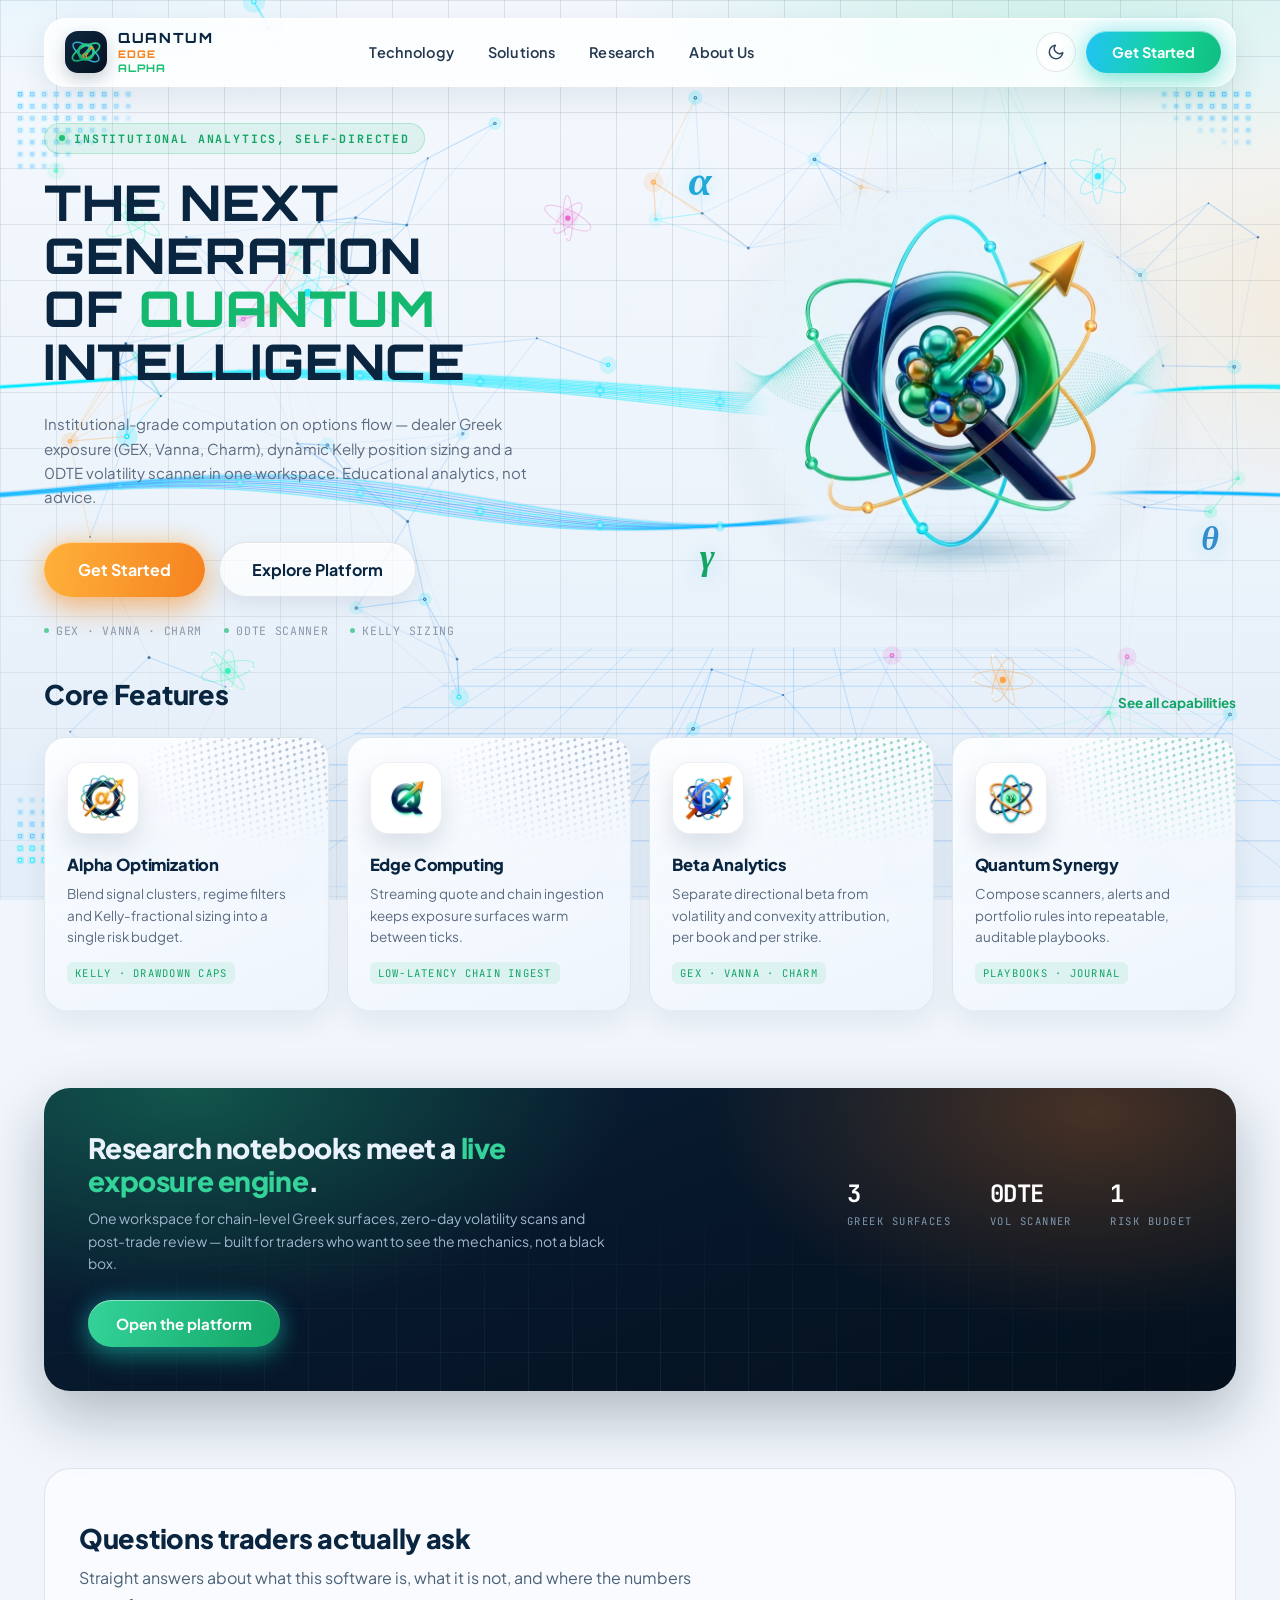
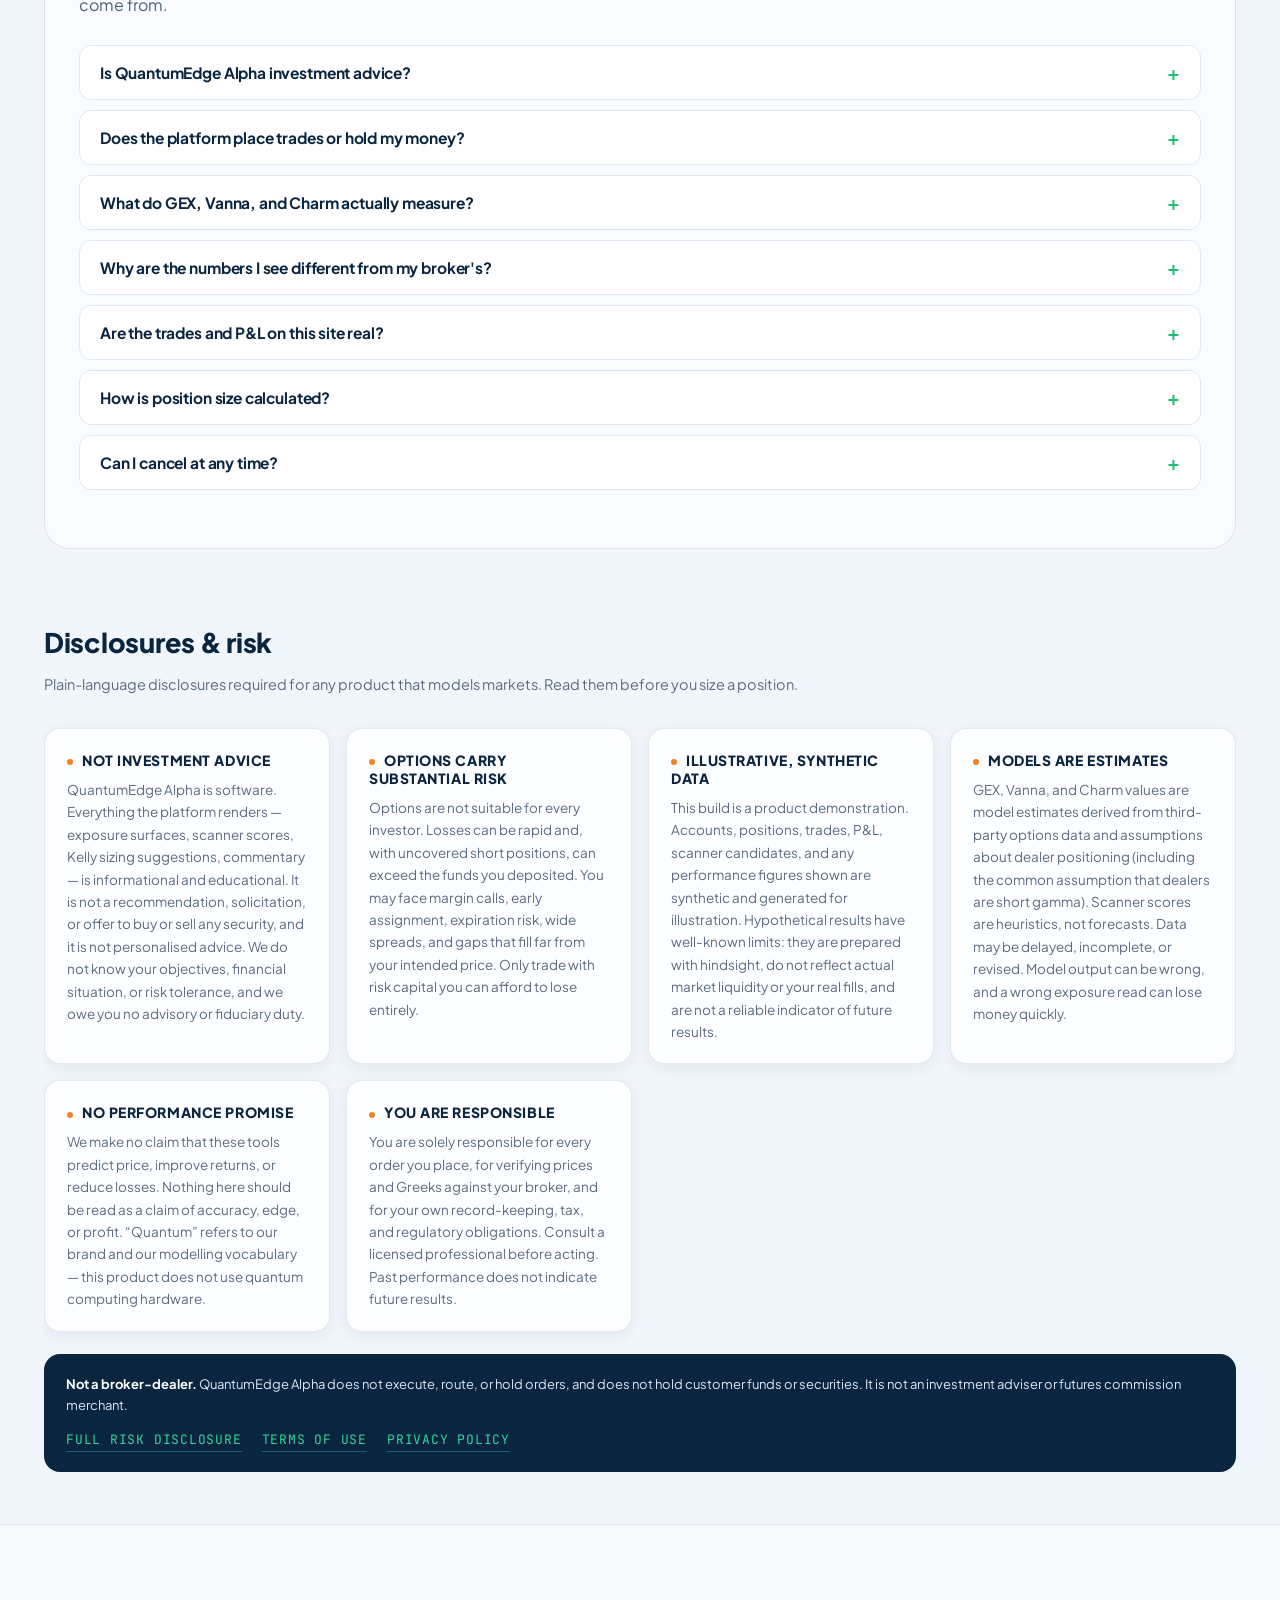
==== commit b9b75221: "Add shiny corner dot matrices, neon 3D wave-grid mesh, floor grid, foreground constellations, and co" ====
--- a/index.html
+++ b/index.html
@@ -885,49 +885,50 @@
 </script>
 
 <script>
-/* ---- interactive quantum field: mouse-following atoms + glowing constellation particles ---- */
+/* ---- interactive quantum field: shiny corner dot matrices, neon 3D wave-grid, floor grid & compact mouse-following atoms ---- */
 (function(){
   var cv = document.getElementById('heroField');
   if(!cv || !cv.getContext) return;
   var ctx = cv.getContext('2d', { alpha: true });
   var TAU = Math.PI * 2;
-  var GREEN = '31,191,117', CYAN = '39,199,232', ORANGE = '245,130,31';
+  var GREEN = '16,245,168', CYAN = '0,232,255', BLUE = '24,144,255', ORANGE = '255,148,36', MAGENTA = '232,72,196';
   function isDark(){ return document.documentElement.classList.contains('dark'); }
-  function getInk(){ return isDark() ? '148,196,240' : '10,37,64'; }
+  function getInk(){ return isDark() ? '148,210,255' : '12,68,128'; }
   var reduce = window.matchMedia && window.matchMedia('(prefers-reduced-motion: reduce)').matches;
   var W = 0, H = 0, dpr = 1, stars = [], atoms = [], t = 0, last = 0, started = false;
   var ptr = { mx: 0, my: 0, sx: 0, sy: 0, active: false };
 
   function build(){
     var tiny = W < 760;
-    var area = W * H, n = Math.round(Math.min(tiny ? 85 : 165, Math.max(52, area / 11500))), i;
+    var area = W * H, n = Math.round(Math.min(tiny ? 75 : 145, Math.max(48, area / 12800))), i;
     stars = [];
     for(i = 0; i < n; i++){
-      var near = Math.random() < 0.28;
+      var near = Math.random() < 0.30;
       stars.push({
         x: Math.random() * W,
         y: Math.random() * H,
-        r: near ? 1.6 + Math.random() * 1.7 : 0.75 + Math.random() * 1.2,
+        r: near ? 1.5 + Math.random() * 1.5 : 0.75 + Math.random() * 1.1,
         z: 0.30 + Math.random() * 0.70,
         a: Math.random() * TAU,
         s: 0.40 + Math.random() * 1.15,
         vx: (Math.random() - 0.5) * 0.08,
         vy: (Math.random() - 0.5) * 0.08,
-        c: near ? (i % 3 === 0 ? ORANGE : (Math.random() < 0.55 ? GREEN : CYAN)) : null
+        c: near ? (i % 5 === 0 ? MAGENTA : (i % 4 === 0 ? ORANGE : (Math.random() < 0.5 ? GREEN : CYAN))) : null
       });
     }
     var scale = Math.min(W, H) || 480;
-    /* 5 distributed atoms across the viewport: [rx, ry, radiusFrac, baseRot, followStrength, hue] */
+    /* 6 delicate micro-atoms (subdued so constellations, neon waves & hero take forefront) */
     var spec = [
-      [0.24, 0.30, 0.20,  0.15, 0.62, CYAN],
-      [0.09, 0.22, 0.24, -0.22, 0.26, GREEN],
-      [0.89, 0.19, 0.20, -0.35, 0.32, CYAN],
-      [0.82, 0.80, 0.18,  0.55, 0.40, ORANGE],
-      [0.16, 0.78, 0.16, -0.45, 0.20, GREEN]
+      [0.24, 0.32, 0.042,  0.18, 0.56, CYAN],
+      [0.11, 0.24, 0.036, -0.25, 0.26, GREEN],
+      [0.86, 0.20, 0.034, -0.35, 0.32, CYAN],
+      [0.78, 0.76, 0.033,  0.52, 0.38, ORANGE],
+      [0.44, 0.24, 0.028, -0.60, 0.44, MAGENTA],
+      [0.18, 0.74, 0.030,  0.42, 0.22, GREEN]
     ];
     atoms = [];
     for(i = 0; i < spec.length; i++){
-      var p = spec[i], R = Math.max(46, scale * p[2]);
+      var p = spec[i], R = Math.max(16, scale * p[2]);
       var hx = W * p[0], hy = H * p[1];
       atoms.push({
         homeX: hx, homeY: hy,
@@ -936,13 +937,13 @@
         R: R, rot: p[3],
         followStrength: p[4],
         driftPh: i * 1.37,
-        spin: (i % 2 ? -1 : 1) * (0.075 + 0.024 * i),
+        spin: (i % 2 ? -1 : 1) * (0.11 + 0.03 * i),
         hue: p[5],
-        r: Math.max(2.6, R * 0.082),
+        r: Math.max(1.5, R * 0.105),
         rings: [
-          { rx: 1.00, ry: 0.30, tilt:  0.22, w:  0.48, ph: Math.random() * TAU },
-          { rx: 0.76, ry: 0.26, tilt: -1.04, w: -0.62, ph: Math.random() * TAU },
-          { rx: 0.90, ry: 0.17, tilt:  1.34, w:  0.38, ph: Math.random() * TAU }
+          { rx: 1.00, ry: 0.31, tilt:  0.24, w:  0.65, ph: Math.random() * TAU },
+          { rx: 0.78, ry: 0.26, tilt: -1.04, w: -0.78, ph: Math.random() * TAU },
+          { rx: 0.90, ry: 0.18, tilt:  1.34, w:  0.52, ph: Math.random() * TAU }
         ]
       });
     }
@@ -963,32 +964,221 @@
     draw(0);
   }
 
+  function perspectiveFloorGridLayer(){
+    var dark = isDark();
+    var yTop = H * 0.72, yBot = H * 0.985;
+    var parX = ptr.active ? ((ptr.sx / Math.max(1, W)) - 0.5) * 44 : 0;
+    var vx = W * 0.62 + parX;
+    var topHalf = W * 0.22;
+    var botHalf = W * 0.56;
+    var rows = 10, cols = 14, i;
+
+    ctx.save();
+    /* Horizontal foreshortened grid lines */
+    for(i = 0; i <= rows; i++){
+      var p = i / rows;
+      var z = p * p;
+      var y = yTop + (yBot - yTop) * z;
+      var half = topHalf + (botHalf - topHalf) * z;
+      var fade = Math.sin(p * Math.PI);
+      ctx.globalAlpha = (dark ? 0.34 : 0.28) * (0.25 + 0.75 * fade);
+      ctx.strokeStyle = 'rgb(' + (dark ? CYAN : BLUE) + ')';
+      ctx.lineWidth = 0.85 + z * 0.45;
+      ctx.beginPath();
+      ctx.moveTo(vx - half, y);
+      ctx.lineTo(vx + half, y);
+      ctx.stroke();
+    }
+    /* Converging perspective rays */
+    for(i = 0; i <= cols; i++){
+      var cp = (i / cols) * 2 - 1;
+      var edgeFade = 1 - Math.abs(cp) * 0.42;
+      ctx.globalAlpha = (dark ? 0.30 : 0.25) * edgeFade;
+      ctx.strokeStyle = 'rgb(' + (dark ? CYAN : BLUE) + ')';
+      ctx.lineWidth = 0.95;
+      ctx.beginPath();
+      ctx.moveTo(vx + cp * topHalf, yTop);
+      ctx.lineTo(vx + cp * botHalf, yBot);
+      ctx.stroke();
+    }
+    ctx.restore();
+    ctx.globalAlpha = 1;
+  }
+
+  function cornerMatrixLayer(){
+    var dark = isDark();
+    var step = W < 640 ? 10 : 12;
+    var sq = W < 640 ? 3.6 : 4.4;
+    var clusters = [
+      { ox: 18, oy: 92, cols: 10, rows: 7, cornerX: 0, cornerY: 0 },
+      { ox: 18, oy: Math.max(240, H - 102), cols: 11, rows: 6, cornerX: 0, cornerY: 1 },
+      { ox: Math.max(200, W - 118), oy: 92, cols: 8, rows: 5, cornerX: 1, cornerY: 0 }
+    ];
+
+    function roundSq(x, y, s, r){
+      ctx.beginPath();
+      ctx.moveTo(x + r, y);
+      ctx.lineTo(x + s - r, y);
+      ctx.quadraticCurveTo(x + s, y, x + s, y + r);
+      ctx.lineTo(x + s, y + s - r);
+      ctx.quadraticCurveTo(x + s, y + s, x + s - r, y + s);
+      ctx.lineTo(x + r, y + s);
+      ctx.quadraticCurveTo(x, y + s, x, y + s - r);
+      ctx.lineTo(x, y + r);
+      ctx.quadraticCurveTo(x, y, x + r, y);
+      ctx.closePath();
+    }
+
+    for(var ci = 0; ci < clusters.length; ci++){
+      var cl = clusters[ci];
+      for(var row = 0; row < cl.rows; row++){
+        for(var col = 0; col < cl.cols; col++){
+          var nx = cl.cornerX === 0 ? col / Math.max(1, cl.cols - 1) : 1 - col / Math.max(1, cl.cols - 1);
+          var ny = cl.cornerY === 0 ? row / Math.max(1, cl.rows - 1) : 1 - row / Math.max(1, cl.rows - 1);
+          var falloff = Math.max(0.08, 1 - (nx * 0.62 + ny * 0.62));
+          if(falloff < 0.14) continue;
+
+          var px = cl.ox + col * step;
+          var py = cl.oy + row * step;
+          var shimmer = 0.5 + 0.5 * Math.sin(col * 0.58 + row * 0.42 - t * 2.6 + ci * 1.4);
+          var ptrBoost = 0;
+          if(ptr.active){
+            var pd = Math.hypot(px - ptr.sx, py - ptr.sy);
+            if(pd < 240) ptrBoost = (1 - pd / 240) * 0.65;
+          }
+          var intensity = Math.min(1, falloff * (0.48 + 0.52 * shimmer) + ptrBoost);
+
+          /* Outer neon cyan gleam halo */
+          ctx.globalAlpha = intensity * (dark ? 0.36 : 0.28);
+          ctx.fillStyle = 'rgb(' + CYAN + ')';
+          roundSq(px - 1.6, py - 1.6, sq + 3.2, 2.0);
+          ctx.fill();
+
+          /* Crisp rounded square tile */
+          ctx.globalAlpha = intensity * (dark ? 0.88 : 0.78);
+          ctx.fillStyle = intensity > 0.68 ? 'rgb(' + CYAN + ')' : 'rgb(' + BLUE + ')';
+          roundSq(px, py, sq, 1.1);
+          ctx.fill();
+
+          /* Shiny pearl-white specular gleam core */
+          if(intensity > 0.32){
+            ctx.globalAlpha = Math.min(0.95, intensity * 0.92);
+            ctx.fillStyle = 'rgb(255,255,255)';
+            roundSq(px + sq * 0.20, py + sq * 0.20, sq * 0.58, 0.7);
+            ctx.fill();
+          }
+        }
+      }
+    }
+    ctx.globalAlpha = 1;
+  }
+
+  function waveMeshLayer(){
+    var dark = isDark();
+    var U = 64, V = 10;
+    var ribbons = [
+      { yBase: 0.43, amp: 32, freq: 6.2, speed: 1.05, spreadY: 5.8, tilt: 3.4, primary: CYAN, accent: BLUE },
+      { yBase: 0.55, amp: 26, freq: 5.4, speed: -0.88, spreadY: 5.2, tilt: -2.8, primary: BLUE, accent: GREEN }
+    ];
+
+    for(var ri = 0; ri < ribbons.length; ri++){
+      var rb = ribbons[ri];
+      var pts = [];
+      for(var v = 0; v < V; v++){
+        var rowPts = [];
+        var vf = (v / (V - 1)) - 0.5;
+        for(var u = 0; u <= U; u++){
+          var p = u / U;
+          var env = Math.sin(p * Math.PI);
+          var x = p * W;
+          var carrier = Math.sin(p * rb.freq + t * rb.speed + ri * 1.4 + vf * 0.42);
+          var harmonic = Math.cos(p * (rb.freq * 1.65) - t * rb.speed * 0.7 + vf * 0.85);
+          var twist = carrier * rb.amp * env + harmonic * 10 * env;
+          var ribbonWidth = (rb.spreadY + Math.cos(p * 4.5 + t * 0.8) * rb.tilt) * vf * (0.45 + 0.85 * env);
+          var y = H * rb.yBase + twist + ribbonWidth;
+          if(ptr.active){
+            var dx = x - ptr.sx, dy = y - ptr.sy;
+            var dist = Math.sqrt(dx * dx + dy * dy);
+            if(dist < 240){
+              var pull = (1 - dist / 240);
+              y += (ptr.sy - y) * pull * 0.16;
+            }
+          }
+          rowPts.push({ x: x, y: y, env: env });
+        }
+        pts.push(rowPts);
+      }
+
+      /* 1. Soft neon bloom under-glow along outer strands */
+      ctx.lineCap = 'round';
+      for(v = 0; v < V; v += 2){
+        ctx.beginPath();
+        for(u = 0; u <= U; u++){
+          var pt = pts[v][u];
+          if(u === 0) ctx.moveTo(pt.x, pt.y);
+          else ctx.lineTo(pt.x, pt.y);
+        }
+        ctx.lineWidth = dark ? 4.4 : 4.0;
+        ctx.globalAlpha = dark ? 0.14 : 0.12;
+        ctx.strokeStyle = 'rgb(' + rb.primary + ')';
+        ctx.stroke();
+      }
+
+      /* 2. Crisp longitudinal neon cyan/blue wave splines */
+      for(v = 0; v < V; v++){
+        var edgeDim = 1 - Math.abs((v / (V - 1)) - 0.5) * 0.55;
+        ctx.beginPath();
+        for(u = 0; u <= U; u++){
+          var sp = pts[v][u];
+          if(u === 0) ctx.moveTo(sp.x, sp.y);
+          else ctx.lineTo(sp.x, sp.y);
+        }
+        ctx.lineWidth = v % 3 === 0 ? 1.45 : 1.05;
+        ctx.globalAlpha = (dark ? 0.56 : 0.50) * edgeDim;
+        ctx.strokeStyle = 'rgb(' + (v % 3 === 0 ? CYAN : rb.primary) + ')';
+        ctx.stroke();
+      }
+
+      /* 3. Transverse cross-mesh grid ribs ("grid that is a wave") */
+      ctx.lineWidth = 0.9;
+      for(u = 2; u < U; u += 2){
+        var cEnv = pts[0][u].env;
+        if(cEnv < 0.08) continue;
+        ctx.globalAlpha = (dark ? 0.36 : 0.32) * cEnv;
+        ctx.strokeStyle = 'rgb(' + (u % 6 === 0 ? rb.accent : CYAN) + ')';
+        ctx.beginPath();
+        ctx.moveTo(pts[0][u].x, pts[0][u].y);
+        ctx.lineTo(pts[V - 1][u].x, pts[V - 1][u].y);
+        ctx.stroke();
+
+        if(u % 6 === 0){
+          var mid = pts[Math.floor(V / 2)][u];
+          ctx.globalAlpha = (dark ? 0.85 : 0.72) * cEnv;
+          ctx.fillStyle = 'rgb(255,255,255)';
+          ctx.beginPath();
+          ctx.arc(mid.x, mid.y, 1.85, 0, TAU);
+          ctx.fill();
+          ctx.globalAlpha = (dark ? 0.35 : 0.28) * cEnv;
+          ctx.fillStyle = 'rgb(' + CYAN + ')';
+          ctx.beginPath();
+          ctx.arc(mid.x, mid.y, 5.2, 0, TAU);
+          ctx.fill();
+        }
+      }
+    }
+    ctx.globalAlpha = 1;
+  }
+
   function starLayer(){
     var i, j, st, ink = getInk(), dark = isDark();
-    for(i = 0; i < stars.length; i++){
-      st = stars[i];
-      var tw = 0.45 + 0.55 * (0.5 + 0.5 * Math.sin(t * st.s + st.a));
-      ctx.globalAlpha = (dark ? 0.26 : 0.24) + (dark ? 0.58 : 0.52) * tw * st.z;
-      ctx.fillStyle = 'rgb(' + (st.c || ink) + ')';
-      ctx.beginPath();
-      ctx.arc(st.x, st.y, st.r, 0, TAU);
-      ctx.fill();
-      if(st.r > 1.75){
-        ctx.globalAlpha = 0.12 * tw;
-        ctx.beginPath();
-        ctx.arc(st.x, st.y, st.r * 4.4, 0, TAU);
-        ctx.fill();
-      }
-    }
-    /* constellation web */
-    var cell = 128, grid = {}, key;
+    /* Constellation web brought to the forefront with neon cyan/blue filaments */
+    var cell = 148, grid = {}, key;
     for(i = 0; i < stars.length; i++){
       st = stars[i];
       key = Math.floor(st.x / cell) + ':' + Math.floor(st.y / cell);
       (grid[key] || (grid[key] = [])).push(st);
     }
-    ctx.lineWidth = 1.0;
-    ctx.strokeStyle = 'rgb(' + ink + ')';
+    ctx.lineWidth = 1.2;
     for(i = 0; i < stars.length; i++){
       st = stars[i];
       var gx = Math.floor(st.x / cell), gy = Math.floor(st.y / cell);
@@ -1000,8 +1190,10 @@
             var o = bucket[j];
             if(o === st || o.x < st.x) continue;
             var dx = o.x - st.x, dy = o.y - st.y, d = Math.sqrt(dx * dx + dy * dy);
-            if(d > cell * 1.05) continue;
-            ctx.globalAlpha = (1 - d / (cell * 1.05)) * (dark ? 0.30 : 0.24);
+            if(d > cell * 1.08) continue;
+            var str = 1 - d / (cell * 1.08);
+            ctx.globalAlpha = str * (dark ? 0.50 : 0.40);
+            ctx.strokeStyle = 'rgb(' + (st.c || (dark ? CYAN : BLUE)) + ')';
             ctx.beginPath();
             ctx.moveTo(st.x, st.y);
             ctx.lineTo(o.x, o.y);
@@ -1011,25 +1203,48 @@
       }
     }
 
-    /* mouse glow halo + bright energy tethers to nearby stars and atom cores */
+    for(i = 0; i < stars.length; i++){
+      st = stars[i];
+      var tw = 0.45 + 0.55 * (0.5 + 0.5 * Math.sin(t * st.s + st.a));
+      ctx.globalAlpha = (dark ? 0.42 : 0.36) + (dark ? 0.56 : 0.50) * tw * st.z;
+      ctx.fillStyle = 'rgb(' + (st.c || ink) + ')';
+      ctx.beginPath();
+      ctx.arc(st.x, st.y, st.r * 1.08, 0, TAU);
+      ctx.fill();
+      if(st.r > 1.55){
+        ctx.globalAlpha = (dark ? 0.24 : 0.18) * tw;
+        ctx.fillStyle = 'rgb(' + (st.c || CYAN) + ')';
+        ctx.beginPath();
+        ctx.arc(st.x, st.y, st.r * 4.2, 0, TAU);
+        ctx.fill();
+
+        ctx.globalAlpha = 0.82 * tw;
+        ctx.fillStyle = 'rgb(255,255,255)';
+        ctx.beginPath();
+        ctx.arc(st.x, st.y, st.r * 0.48, 0, TAU);
+        ctx.fill();
+      }
+    }
+
+    /* mouse glow halo + bright neon constellation web toward pointer */
     if(ptr.active){
-      var halo = ctx.createRadialGradient(ptr.sx, ptr.sy, 0, ptr.sx, ptr.sy, 170);
-      halo.addColorStop(0, 'rgba(' + CYAN + ',' + (dark ? '0.20' : '0.16') + ')');
-      halo.addColorStop(0.5, 'rgba(' + GREEN + ',' + (dark ? '0.08' : '0.06') + ')');
+      var halo = ctx.createRadialGradient(ptr.sx, ptr.sy, 0, ptr.sx, ptr.sy, 175);
+      halo.addColorStop(0, 'rgba(' + CYAN + ',' + (dark ? '0.24' : '0.20') + ')');
+      halo.addColorStop(0.5, 'rgba(' + GREEN + ',' + (dark ? '0.09' : '0.07') + ')');
       halo.addColorStop(1, 'rgba(' + CYAN + ',0)');
       ctx.globalAlpha = 1;
       ctx.fillStyle = halo;
       ctx.beginPath();
-      ctx.arc(ptr.sx, ptr.sy, 170, 0, TAU);
+      ctx.arc(ptr.sx, ptr.sy, 175, 0, TAU);
       ctx.fill();
 
-      ctx.lineWidth = 1.05;
+      ctx.lineWidth = 1.25;
       for(i = 0; i < stars.length; i++){
         st = stars[i];
         var cdx = st.x - ptr.sx, cdy = st.y - ptr.sy;
         var cd = Math.sqrt(cdx * cdx + cdy * cdy);
-        if(cd < 205){
-          ctx.globalAlpha = (1 - cd / 205) * (dark ? 0.42 : 0.34);
+        if(cd < 235){
+          ctx.globalAlpha = (1 - cd / 235) * (dark ? 0.62 : 0.50);
           ctx.strokeStyle = 'rgb(' + (st.c || CYAN) + ')';
           ctx.beginPath();
           ctx.moveTo(ptr.sx, ptr.sy);
@@ -1041,10 +1256,10 @@
         var a = atoms[i];
         var adx = a.cx - ptr.sx, ady = a.cy - ptr.sy;
         var ad = Math.sqrt(adx * adx + ady * ady);
-        if(ad < 320){
-          ctx.globalAlpha = (1 - ad / 320) * 0.28;
+        if(ad < 260){
+          ctx.globalAlpha = (1 - ad / 260) * 0.24;
           ctx.strokeStyle = 'rgb(' + a.hue + ')';
-          ctx.lineWidth = 1.1;
+          ctx.lineWidth = 0.95;
           ctx.beginPath();
           ctx.moveTo(ptr.sx, ptr.sy);
           ctx.lineTo(a.cx, a.cy);
@@ -1059,17 +1274,17 @@
     var dark = isDark();
     for(var i = 0; i < atoms.length; i++){
       var a = atoms[i];
-      var pulse = 0.72 + 0.28 * Math.sin(t * 1.1 + i);
-      var g = ctx.createRadialGradient(a.cx, a.cy, 0, a.cx, a.cy, a.r * 6.5);
-      g.addColorStop(0, 'rgba(' + a.hue + ',' + ((dark ? 0.48 : 0.42) * pulse) + ')');
+      var pulse = 0.72 + 0.28 * Math.sin(t * 1.15 + i);
+      var g = ctx.createRadialGradient(a.cx, a.cy, 0, a.cx, a.cy, a.r * 4.5);
+      g.addColorStop(0, 'rgba(' + a.hue + ',' + ((dark ? 0.36 : 0.30) * pulse) + ')');
       g.addColorStop(1, 'rgba(' + a.hue + ',0)');
       ctx.globalAlpha = 1;
       ctx.fillStyle = g;
       ctx.beginPath();
-      ctx.arc(a.cx, a.cy, a.r * 6.5, 0, TAU);
+      ctx.arc(a.cx, a.cy, a.r * 4.5, 0, TAU);
       ctx.fill();
 
-      ctx.fillStyle = 'rgba(' + a.hue + ',0.95)';
+      ctx.fillStyle = 'rgba(' + a.hue + ',0.78)';
       ctx.beginPath();
       ctx.arc(a.cx, a.cy, a.r, 0, TAU);
       ctx.fill();
@@ -1082,44 +1297,23 @@
         var rx = a.R * ring.rx, ry = a.R * ring.ry;
         ctx.save();
         ctx.rotate(ring.tilt);
-        ctx.globalAlpha = dark ? 0.62 : 0.52;
+        ctx.globalAlpha = dark ? 0.42 : 0.36;
         ctx.strokeStyle = 'rgba(' + a.hue + ',0.85)';
-        ctx.lineWidth = 1.35;
+        ctx.lineWidth = 1.0;
         ctx.beginPath();
         ctx.ellipse(0, 0, rx, ry, 0, 0, TAU);
         ctx.stroke();
 
         var ang = ring.ph + t * ring.w;
         var ex = Math.cos(ang) * rx, ey = Math.sin(ang) * ry;
-        ctx.globalAlpha = 0.98;
-        ctx.fillStyle = 'rgba(' + a.hue + ',0.98)';
+        ctx.globalAlpha = 0.85;
+        ctx.fillStyle = 'rgb(255,255,255)';
         ctx.beginPath();
-        ctx.arc(ex, ey, Math.max(2.1, a.r * 0.48), 0, TAU);
-        ctx.fill();
-        ctx.globalAlpha = 0.26;
-        ctx.beginPath();
-        ctx.arc(ex, ey, Math.max(5.5, a.r * 2.15), 0, TAU);
+        ctx.arc(ex, ey, Math.max(1.3, a.r * 0.38), 0, TAU);
         ctx.fill();
         ctx.restore();
       }
       ctx.restore();
-    }
-    ctx.globalAlpha = 1;
-  }
-
-  function waveLayer(){
-    var cy = H * 0.54, startX = W * 0.28;
-    for(var band = 0; band < 4; band++){
-      ctx.fillStyle = band % 2 === 0 ? 'rgba(' + CYAN + ',0.38)' : 'rgba(' + GREEN + ',0.34)';
-      for(var x = startX; x <= W; x += 10){
-        var p = (x - startX) / Math.max(1, W - startX);
-        var env = Math.sin(p * Math.PI);
-        var y = cy + Math.sin(p * 7.5 + t * 0.95 + band * 0.55) * (26 + band * 8) * env + (band - 1.5) * 9;
-        ctx.globalAlpha = 0.12 + 0.26 * env;
-        ctx.beginPath();
-        ctx.arc(x, y, 1.45, 0, TAU);
-        ctx.fill();
-      }
     }
     ctx.globalAlpha = 1;
   }
@@ -1138,8 +1332,8 @@
         if(ptr.active){
           var dx = ptr.sx - st.x, dy = ptr.sy - st.y;
           var dist = Math.sqrt(dx * dx + dy * dy);
-          if(dist < 230 && dist > 22){
-            var pull = (1 - dist / 230) * 0.45 * st.z * step60;
+          if(dist < 225 && dist > 22){
+            var pull = (1 - dist / 225) * 0.45 * st.z * step60;
             st.x += (dx / dist) * pull - (dy / dist) * pull * 0.28;
             st.y += (dy / dist) * pull + (dx / dist) * pull * 0.28;
           }
@@ -1152,26 +1346,28 @@
 
       for(var ai = 0; ai < atoms.length; ai++){
         var a = atoms[ai];
-        var floatX = Math.cos(t * 0.45 + a.driftPh) * 16;
-        var floatY = Math.sin(t * 0.38 + a.driftPh) * 14;
+        var floatX = Math.cos(t * 0.45 + a.driftPh) * 14;
+        var floatY = Math.sin(t * 0.38 + a.driftPh) * 12;
         var tx = a.homeX + floatX;
         var ty = a.homeY + floatY;
         if(ptr.active){
-          var orbX = Math.cos(t * 0.75 + a.driftPh) * (ai === 0 ? 34 : 52);
-          var orbY = Math.sin(t * 0.75 + a.driftPh) * (ai === 0 ? 34 : 52);
+          var orbX = Math.cos(t * 0.82 + a.driftPh) * (ai === 0 ? 28 : 42);
+          var orbY = Math.sin(t * 0.82 + a.driftPh) * (ai === 0 ? 28 : 42);
           var f = a.followStrength;
           tx = tx * (1 - f) + (ptr.sx + orbX) * f;
           ty = ty * (1 - f) + (ptr.sy + orbY) * f;
         }
-        a.vx = (a.vx + (tx - a.cx) * 0.045) * 0.84;
-        a.vy = (a.vy + (ty - a.cy) * 0.045) * 0.84;
+        a.vx = (a.vx + (tx - a.cx) * 0.048) * 0.84;
+        a.vy = (a.vy + (ty - a.cy) * 0.048) * 0.84;
         a.cx += a.vx * step60;
         a.cy += a.vy * step60;
       }
     }
+    perspectiveFloorGridLayer();
+    atomLayer();
+    waveMeshLayer();
+    cornerMatrixLayer();
     starLayer();
-    waveLayer();
-    atomLayer();
   }
 
   function frame(now){
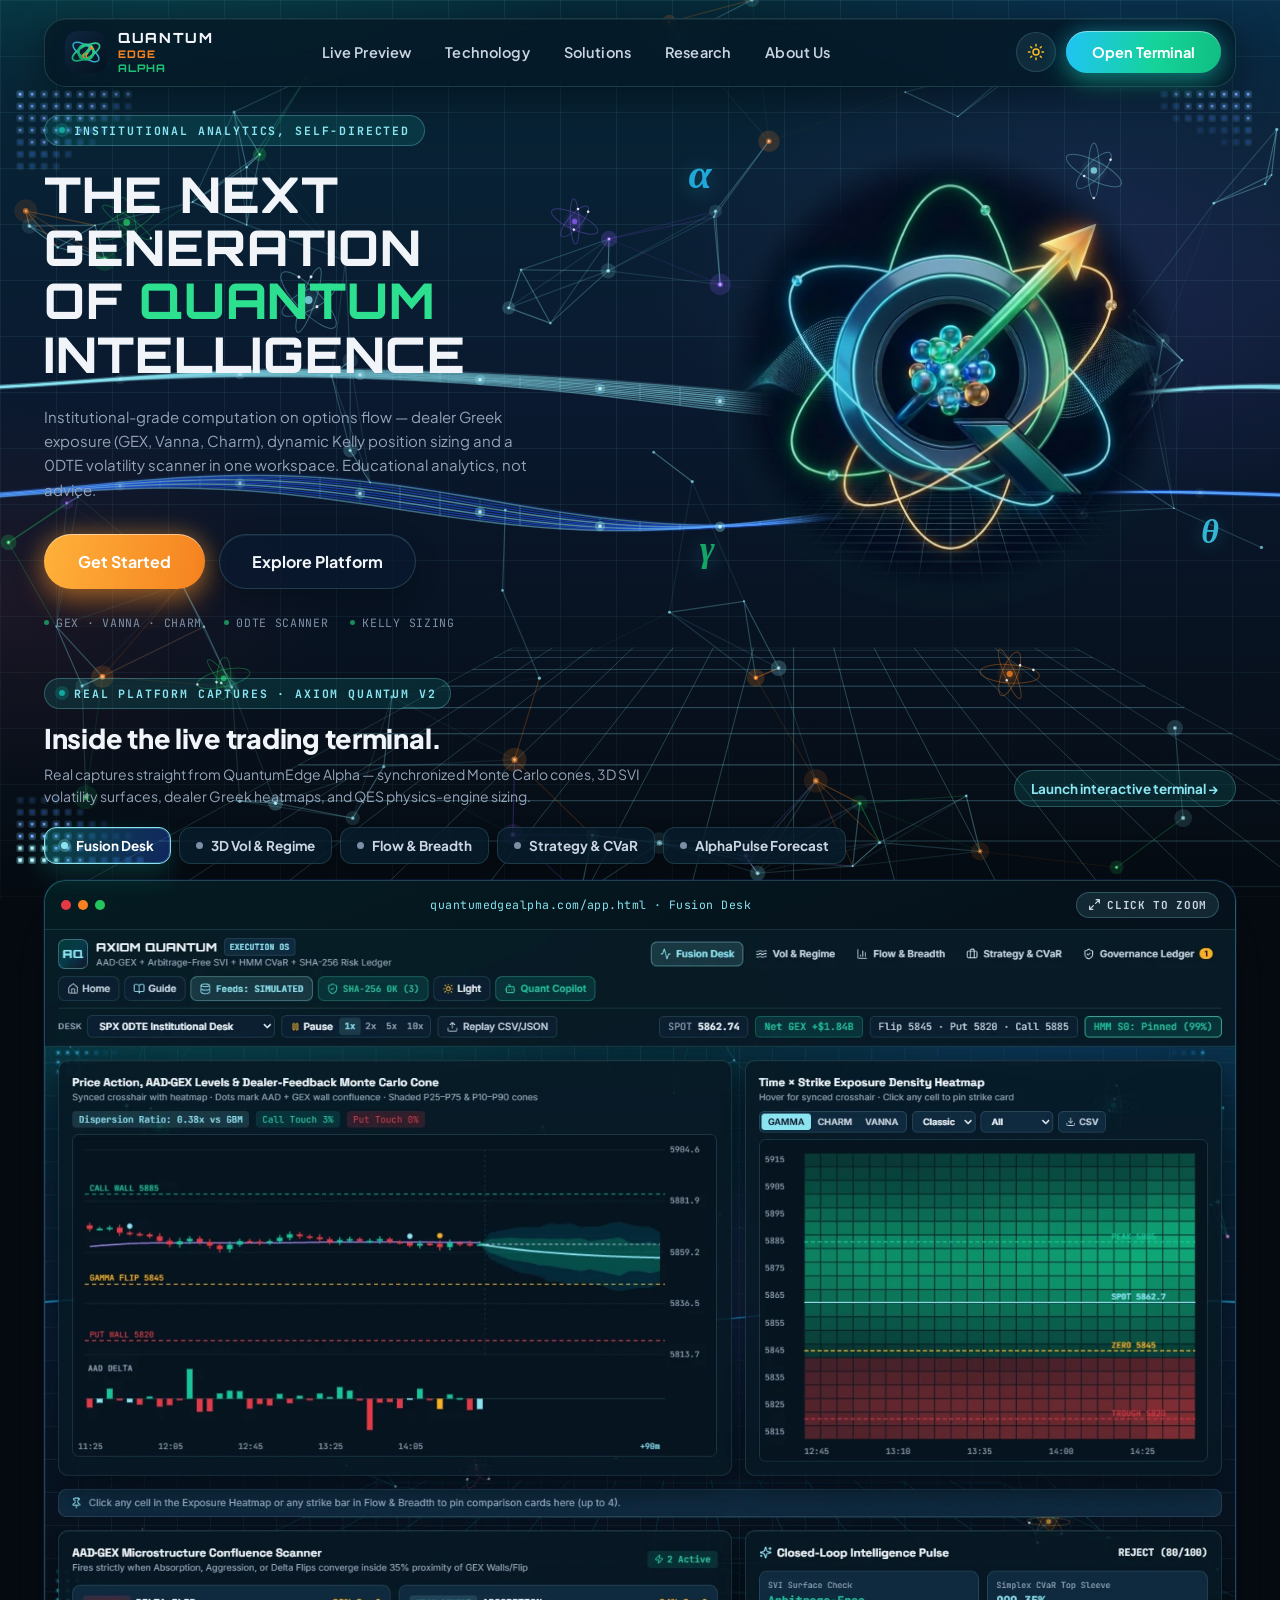
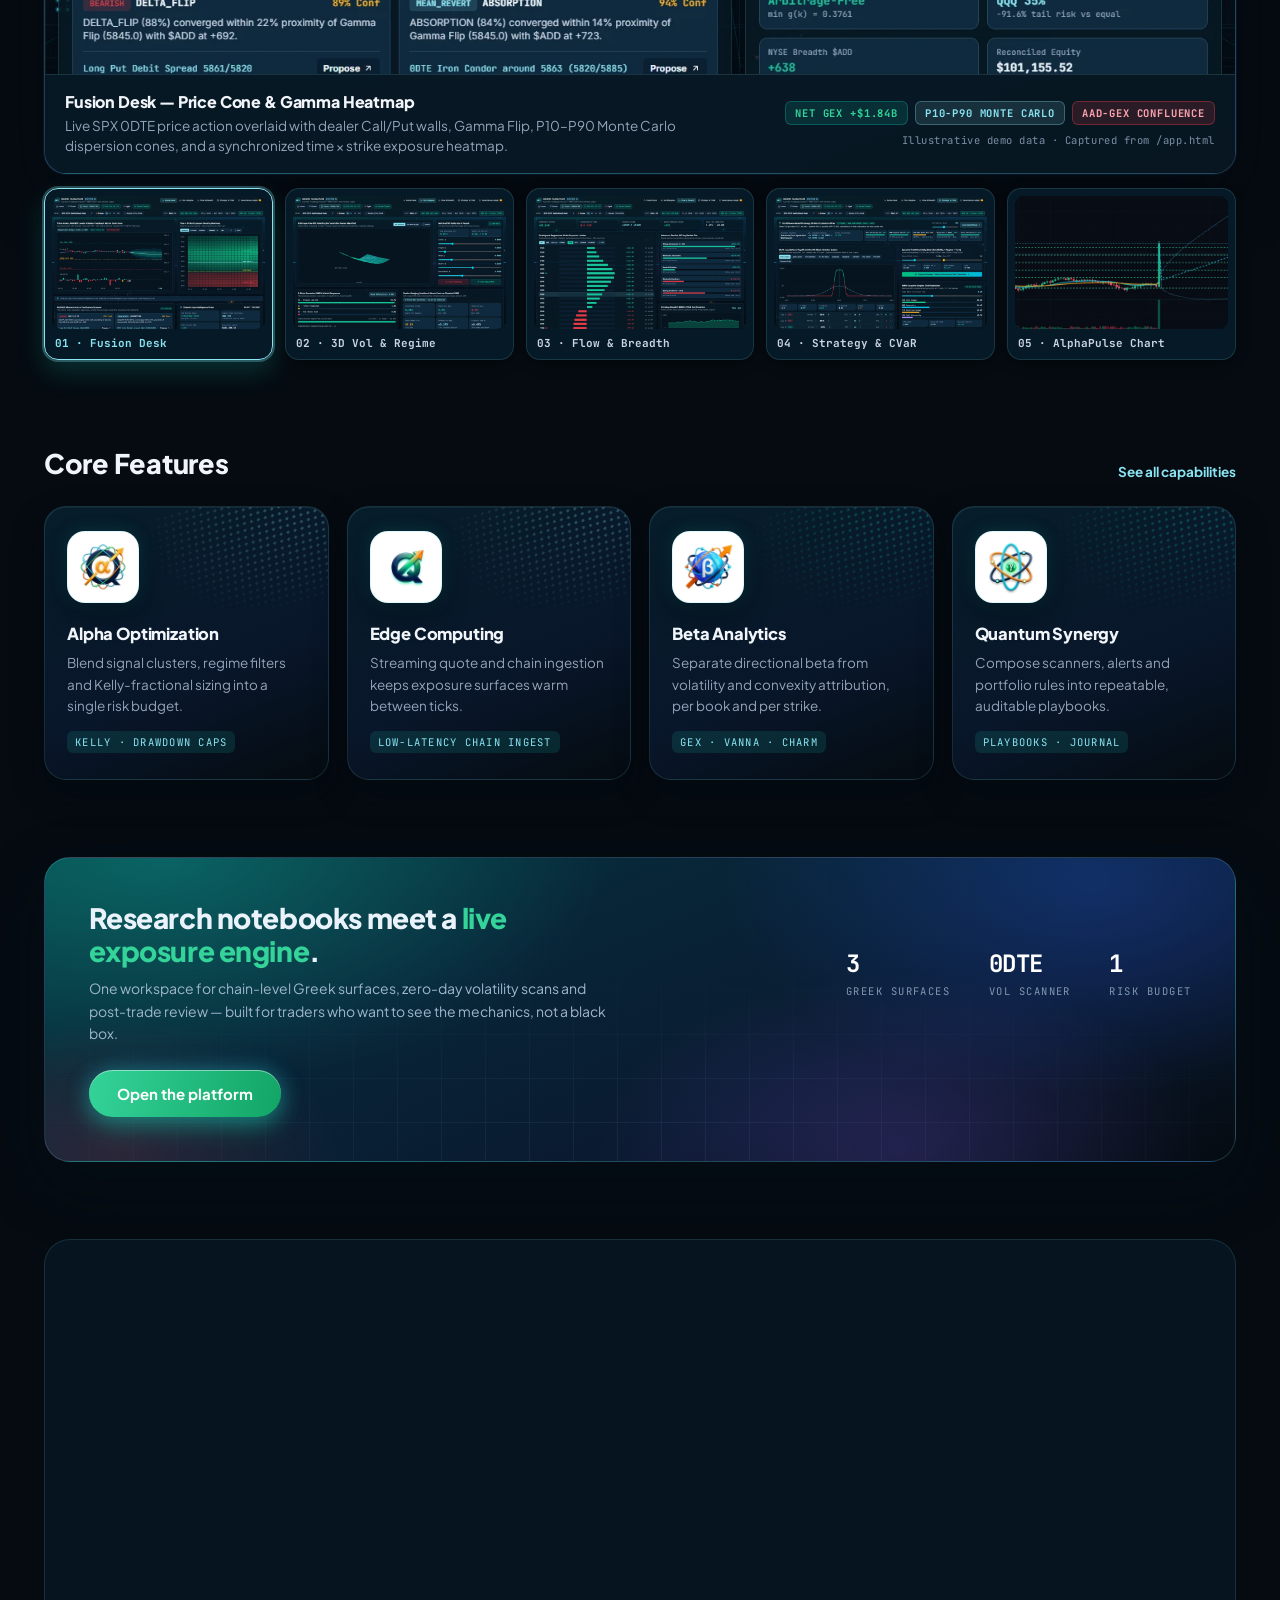
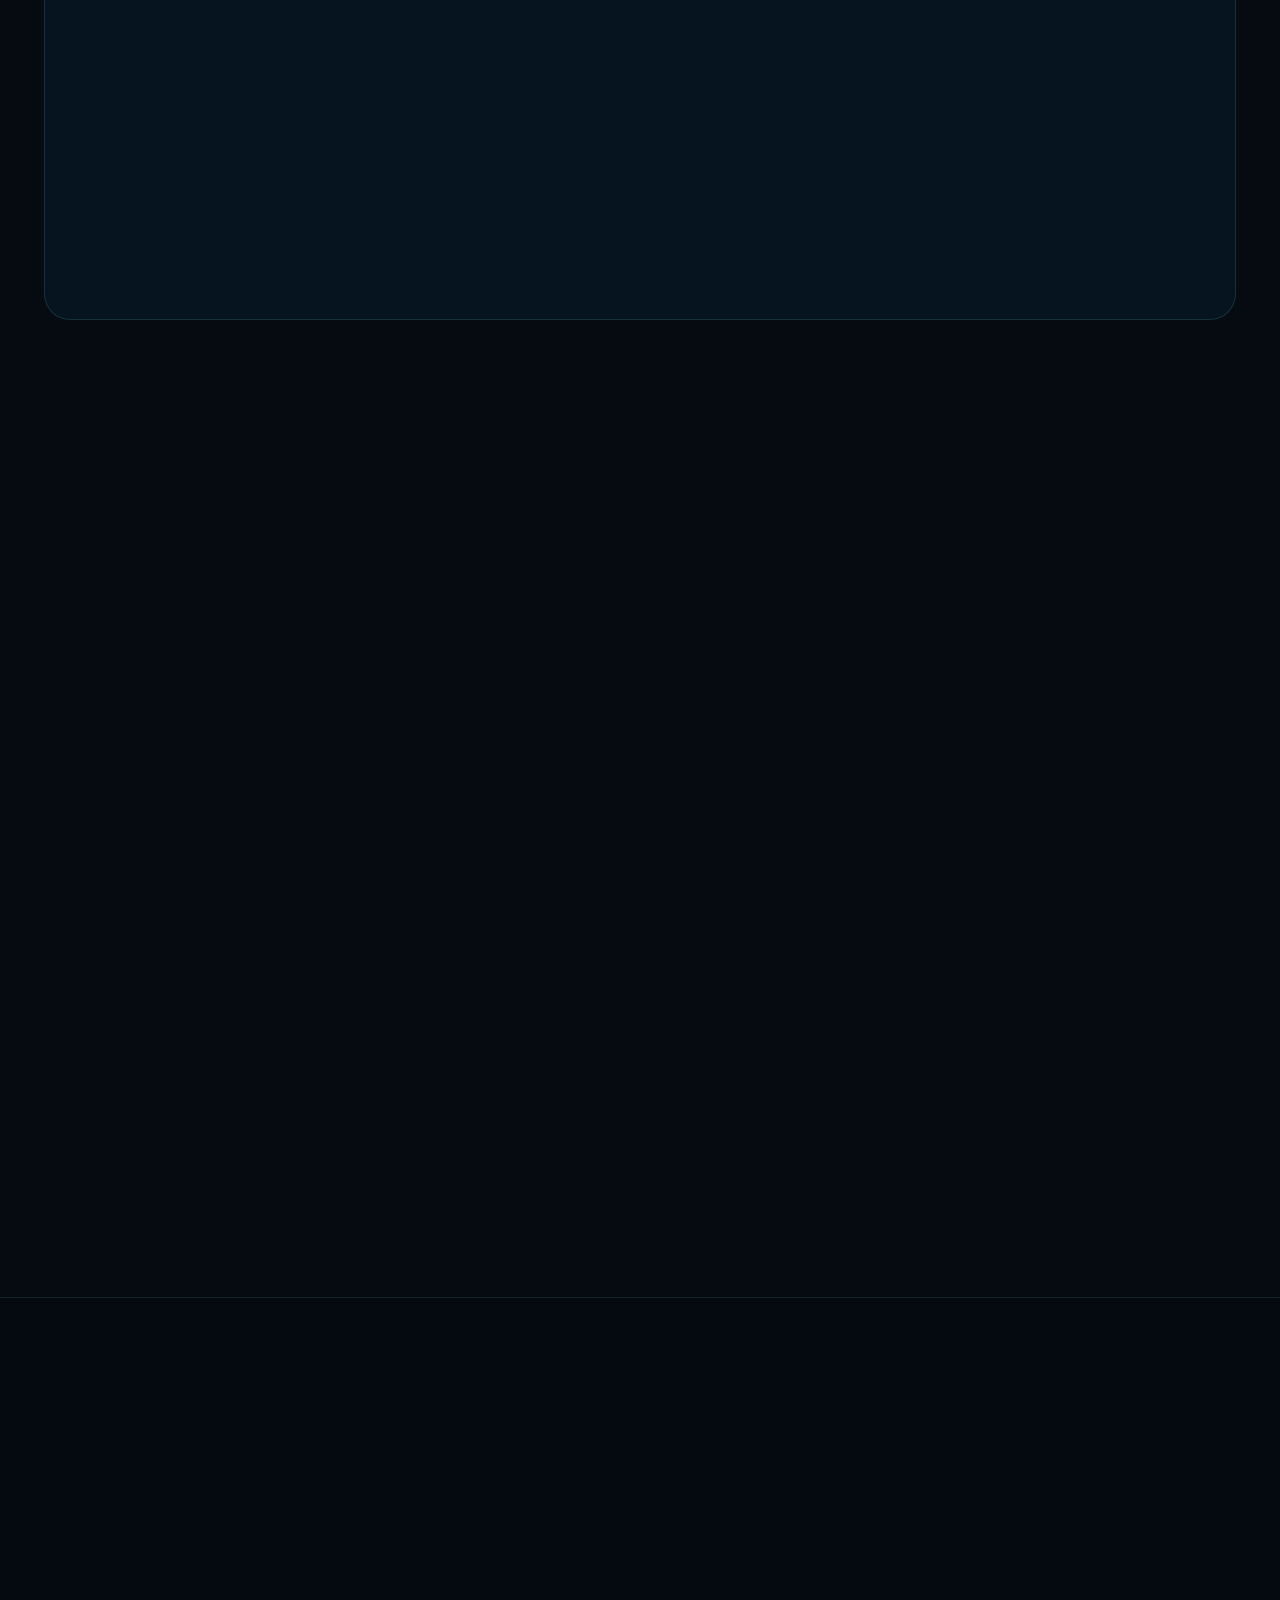
==== commit 8f7ce53a: "Apply oceanic-teal TradingView color scheme and add real trading app preview showcase" ====
--- a/index.html
+++ b/index.html
@@ -5,7 +5,7 @@
 <meta name="viewport" content="width=device-width,initial-scale=1" />
 <title>QuantumEdge Alpha — 0DTE GEX, Vanna &amp; Charm Options Analytics</title>
 <meta name="description" content="QuantumEdge Alpha: institutional-style options analytics — Greek exposure models, dynamic Kelly sizing and a volatility scanner for self-directed traders." />
-<meta name="theme-color" content="#0A2540" />
+<meta name="theme-color" content="#043D40" />
 <link rel="icon" href="/assets/brand/mark.svg" type="image/svg+xml" />
 <link rel="icon" type="image/png" sizes="32x32" href="/assets/brand/favicon-32.png" />
 <link rel="apple-touch-icon" sizes="180x180" href="/assets/brand/apple-touch-icon.png" />
@@ -30,13 +30,14 @@
 <meta name="robots" content="index,follow,max-image-preview:large,max-snippet:-1" />
 <meta name="googlebot" content="index,follow" />
 <link rel="preload" href="/assets/brand/mark.svg" as="image" type="image/svg+xml" fetchpriority="high" />
+<link rel="preload" href="/assets/previews/app-fusion.webp" as="image" type="image/webp" />
 <link rel="preload" href="/assets/brand/hero-quantum-light.webp" as="image" type="image/webp" />
 <link rel="manifest" href="/manifest.json" />
 <link rel="preconnect" href="https://fonts.googleapis.com" />
 <link rel="preconnect" href="https://fonts.gstatic.com" crossorigin />
 <link href="https://fonts.googleapis.com/css2?family=Orbitron:wght@700;800;900&family=Plus+Jakarta+Sans:wght@400;500;600;700;800&family=JetBrains+Mono:wght@500;700&display=swap" rel="stylesheet" />
 <script>
-  (function(){try{var t=localStorage.getItem('qe-theme');var d=t?t==='dark':window.matchMedia&&window.matchMedia('(prefers-color-scheme: dark)').matches;document.documentElement.classList.toggle('dark',d);}catch(e){}})();
+  (function(){try{var t=localStorage.getItem('qe-theme');var d=t?t==='dark':true;document.documentElement.classList.toggle('dark',d);}catch(e){document.documentElement.classList.add('dark');}})();
 </script>
 <!-- brand theme layer is inlined below (no extra request) -->
 <style>
@@ -63,6 +64,12 @@
 
   --qe-cyan:#39C7E8;
   --qe-rose:#FF4D6D;
+  --qe-teal:#13A89E;
+  --qe-teal-deep:#04484B;
+  --qe-ice:#8AE4F2;
+  --qe-cobalt:#2962FF;
+  --qe-crimson:#E63946;
+  --qe-violet:#8B5CF6;
 
   --qe-bg:#F1F6FC;
   --qe-bg-2:#E3EEF9;
@@ -201,7 +208,7 @@
 .hero{
   display:grid;grid-template-columns:minmax(0,1.02fr) minmax(0,.98fr);
   gap:28px;align-items:center;
-  padding:clamp(20px,2.8vw,38px) 0 clamp(14px,2vw,24px);
+  padding:clamp(16px,2.2vw,30px) 0 clamp(12px,1.8vw,22px);
 }
 .eyebrow{
   display:inline-flex;align-items:center;gap:9px;
@@ -354,11 +361,14 @@
   margin:0 0 clamp(46px,6vw,80px);
   border-radius:26px;padding:clamp(26px,3.4vw,44px);
   color:#EAF3FB;position:relative;overflow:hidden;
+  border:1px solid rgba(138,228,242,.18);
   background:
-    radial-gradient(60% 120% at 12% 0%, rgba(31,191,117,.34) 0%, transparent 62%),
-    radial-gradient(50% 110% at 88% 8%, rgba(255,130,31,.26) 0%, transparent 64%),
-    linear-gradient(158deg,#0B2138 0%,#061527 58%,#04101C 100%);
-  box-shadow:0 24px 60px rgba(6,21,39,.28);
+    radial-gradient(60% 120% at 10% 0%, rgba(19,168,158,.38) 0%, transparent 62%),
+    radial-gradient(48% 110% at 88% 8%, rgba(41,98,255,.26) 0%, transparent 64%),
+    radial-gradient(40% 90% at 72% 96%, rgba(139,92,246,.20) 0%, transparent 64%),
+    radial-gradient(30% 70% at 6% 96%, rgba(230,57,70,.16) 0%, transparent 62%),
+    linear-gradient(158deg,#043D40 0%,#082538 36%,#0A192F 70%,#050B11 100%);
+  box-shadow:0 24px 60px rgba(4,16,28,.36);
 }
 .band::before{
   content:"";position:absolute;inset:0;
@@ -454,72 +464,218 @@
   --qe-ink:#F1F5F9;
   --qe-ink-deep:#FFFFFF;
   --qe-ink-soft:#CBD5E1;
-  --qe-bg:#080E1A;
-  --qe-bg-2:#0D1729;
+  --qe-bg:#050B11;
+  --qe-bg-2:#0A192F;
   --qe-slate:#94A3B8;
   --qe-slate-soft:#7C8FA6;
-  --qe-line:rgba(255,255,255,.10);
-  --qe-glass:rgba(14,21,36,.82);
+  --qe-line:rgba(138,228,242,.13);
+  --qe-glass:rgba(7,24,36,.84);
   --qe-shadow-sm:0 4px 14px rgba(0,0,0,.32);
-  --qe-shadow-md:0 12px 34px rgba(0,0,0,.42);
+  --qe-shadow-md:0 12px 34px rgba(0,0,0,.44);
 }
 html.dark .sky::before{
   background:
-    radial-gradient(46% 38% at 78% 8%,  rgba(31,191,117,.16) 0%, transparent 70%),
-    radial-gradient(40% 34% at 12% 0%,  rgba(57,199,232,.14) 0%, transparent 72%),
-    radial-gradient(34% 30% at 96% 44%, rgba(245,130,31,.12) 0%, transparent 74%),
-    linear-gradient(180deg,#060B15 0%, #080E1A 42%, #0B1424 100%);
+    radial-gradient(52% 40% at 18% 0%,  rgba(19,168,158,.30) 0%, transparent 68%),
+    radial-gradient(44% 36% at 84% 6%,  rgba(41,98,255,.18) 0%, transparent 68%),
+    radial-gradient(38% 32% at 78% 42%, rgba(139,92,246,.14) 0%, transparent 72%),
+    radial-gradient(30% 26% at 8% 72%,  rgba(230,57,70,.09) 0%, transparent 72%),
+    linear-gradient(180deg,#043D40 0%,#072536 22%,#0A192F 54%,#050B11 100%);
 }
 html.dark .sky::after{
   background-image:
-    linear-gradient(to right, rgba(57,199,232,.135) 1px, transparent 1px),
-    linear-gradient(to bottom, rgba(57,199,232,.135) 1px, transparent 1px);
+    linear-gradient(to right, rgba(138,228,242,.085) 1px, transparent 1px),
+    linear-gradient(to bottom, rgba(138,228,242,.085) 1px, transparent 1px);
 }
 html.dark .nav{
-  background:rgba(12,20,35,.82);
-  border-color:rgba(255,255,255,.10);
-  box-shadow:0 12px 36px rgba(0,0,0,.45),0 1px 0 rgba(255,255,255,.06) inset;
+  background:rgba(7,24,36,.84);
+  border-color:rgba(138,228,242,.16);
+  box-shadow:0 12px 36px rgba(2,8,16,.50),0 1px 0 rgba(138,228,242,.08) inset;
 }
 html.dark .nav-links a{color:#CBD5E1;}
-html.dark .nav-links a:hover{color:#FFFFFF;}
-html.dark .theme-btn{background:rgba(255,255,255,.07);border-color:rgba(255,255,255,.12);color:#CBD5E1;}
-html.dark .theme-btn:hover{background:rgba(255,255,255,.14);color:#FFFFFF;}
-html.dark .eyebrow{color:#34D399;background:rgba(31,191,117,.14);border-color:rgba(52,211,153,.28);}
+html.dark .nav-links a:hover{color:#8AE4F2;}
+html.dark .theme-btn{background:rgba(138,228,242,.08);border-color:rgba(138,228,242,.16);color:#CBD5E1;}
+html.dark .theme-btn:hover{background:rgba(19,168,158,.18);border-color:rgba(138,228,242,.34);color:#FFFFFF;}
+html.dark .eyebrow{color:#8AE4F2;background:rgba(19,168,158,.16);border-color:rgba(138,228,242,.28);}
+html.dark .eyebrow i{background:#13A89E;box-shadow:0 0 0 4px rgba(19,168,158,.24);}
 html.dark .btn-ghost{
-  color:#F1F5F9;background:rgba(15,26,46,.78);
-  border-color:rgba(255,255,255,.14);
-  box-shadow:0 8px 22px rgba(0,0,0,.28),0 1px 0 rgba(255,255,255,.08) inset;
-}
-html.dark .btn-ghost:hover{background:#15243D;}
+  color:#F1F5F9;background:rgba(10,25,47,.82);
+  border-color:rgba(138,228,242,.18);
+  box-shadow:0 8px 22px rgba(2,8,16,.34),0 1px 0 rgba(138,228,242,.08) inset;
+}
+html.dark .btn-ghost:hover{background:#0E263D;border-color:rgba(41,98,255,.45);}
 html.dark .hero-art svg [stroke="#0A2540"]{stroke:#1B3E68;}
 html.dark .hero-art svg [fill="#0A2540"]{fill:#1B3E68;}
-html.dark .features-head a{color:#34D399;}
+html.dark .features-head a{color:#8AE4F2;}
 html.dark .card{
-  background:linear-gradient(158deg,rgba(15,24,42,.86) 0%,rgba(11,18,32,.84) 58%,rgba(8,14,26,.84) 100%);
-  border-color:rgba(255,255,255,.09);
-  box-shadow:0 14px 30px rgba(0,0,0,.38),0 1px 0 rgba(255,255,255,.05) inset;
-}
-html.dark .card::after{background-image:radial-gradient(rgba(120,175,235,.32) 1.35px, transparent 1.45px);}
-html.dark .card.card-mint::after{background-image:radial-gradient(rgba(52,211,153,.36) 1.35px, transparent 1.45px);}
+  background:linear-gradient(158deg,rgba(8,32,46,.88) 0%,rgba(10,25,47,.86) 60%,rgba(5,11,17,.90) 100%);
+  border-color:rgba(138,228,242,.14);
+  box-shadow:0 14px 32px rgba(2,8,16,.46),0 1px 0 rgba(138,228,242,.07) inset;
+}
+html.dark .card:hover{border-color:rgba(41,98,255,.45);box-shadow:0 18px 40px rgba(2,8,16,.58),0 0 24px rgba(19,168,158,.14);}
+html.dark .card::after{background-image:radial-gradient(rgba(138,228,242,.30) 1.35px, transparent 1.45px);}
+html.dark .card.card-mint::after{background-image:radial-gradient(rgba(19,168,158,.38) 1.35px, transparent 1.45px);}
 html.dark .card-ico{
-  background:#ffffff;border-color:rgba(52,211,153,.28);
-  box-shadow:0 12px 26px rgba(0,0,0,.45),0 0 18px rgba(34,211,238,.18);
-}
-html.dark .card .tick{color:#34D399;background:rgba(31,191,117,.15);}
-html.dark .faq{background:rgba(14,22,38,.72);border-color:rgba(255,255,255,.08);}
+  background:#ffffff;border-color:rgba(138,228,242,.28);
+  box-shadow:0 12px 26px rgba(2,8,16,.48),0 0 18px rgba(19,168,158,.20);
+}
+html.dark .card .tick{color:#8AE4F2;background:rgba(19,168,158,.16);}
+html.dark .faq{background:rgba(7,24,36,.78);border-color:rgba(138,228,242,.13);}
 html.dark .faq-lede{color:#94A3B8;}
-html.dark .faq-list details{background:#0E1626;border-color:rgba(255,255,255,.09);box-shadow:0 14px 34px -26px rgba(0,0,0,.75);}
+html.dark .faq-list details{background:#081D2C;border-color:rgba(138,228,242,.14);box-shadow:0 14px 34px -26px rgba(0,0,0,.78);}
 html.dark .faq-list summary{color:#F1F5F9;}
+html.dark .faq-list summary::after{color:#13A89E;}
 html.dark .faq-list details p{color:#94A3B8;}
-html.dark .faq-list details a{color:#34D399;}
-html.dark .disc-card{background:rgba(14,22,38,.86);border-color:rgba(255,255,255,.09);}
-html.dark .disc-foot{background:linear-gradient(158deg,#0E1B30,#091322);border:1px solid rgba(255,255,255,.10);}
-html.dark footer{background:rgba(8,14,26,.85);border-top-color:rgba(255,255,255,.09);}
+html.dark .faq-list details a{color:#8AE4F2;}
+html.dark .disc-card{background:linear-gradient(158deg,rgba(8,32,46,.86) 0%,rgba(10,25,47,.88) 100%);border-color:rgba(138,228,242,.14);}
+html.dark .disc-card h3::before{background:#E63946;}
+html.dark .disc-foot{background:linear-gradient(158deg,#043D40 0%,#0A192F 60%,#050B11 100%);border:1px solid rgba(138,228,242,.16);}
+html.dark footer{background:rgba(5,11,17,.90);border-top-color:rgba(138,228,242,.12);}
 html.dark .foot-links{color:#CBD5E1;}
-html.dark .foot-links a:hover{color:#34D399;}
+html.dark .foot-links a:hover{color:#8AE4F2;}
 html.dark .legal strong{color:#E2E8F0;}
 html.dark .disclaimer-box{background:rgba(245,130,31,.10);border-color:rgba(245,130,31,.26);color:#FCD39D;}
 html.dark .demo-flag{color:#FBBF24;background:rgba(245,130,31,.14);border-color:rgba(245,130,31,.30);}
+
+/* ---- real terminal preview showcase ---- */
+.preview{padding:clamp(14px,2vw,28px) 0 clamp(44px,5.5vw,76px);}
+.preview-head{display:flex;flex-wrap:wrap;align-items:flex-end;justify-content:space-between;gap:18px;margin-bottom:20px;}
+.preview-head .eyebrow{margin-bottom:12px;}
+.preview-sub{margin-top:8px;max-width:62ch;font-size:clamp(14px,1.08vw,15.5px);line-height:1.58;color:var(--qe-slate);}
+.preview-launch{
+  display:inline-flex;align-items:center;gap:8px;font-size:13.5px;font-weight:700;
+  color:var(--qe-teal);padding:9px 16px;border-radius:999px;
+  background:rgba(19,168,158,.10);border:1px solid rgba(19,168,158,.28);
+  transition:transform .18s,background .18s,border-color .18s;
+}
+.preview-launch:hover{transform:translateY(-1px);background:rgba(19,168,158,.18);border-color:rgba(41,98,255,.45);}
+html.dark .preview-launch{color:#8AE4F2;background:rgba(19,168,158,.16);border-color:rgba(138,228,242,.26);}
+html.dark .preview-launch:hover{background:rgba(41,98,255,.22);border-color:rgba(41,98,255,.55);color:#fff;}
+
+.preview-tabs{display:flex;flex-wrap:wrap;gap:8px;margin-bottom:16px;}
+.preview-tab{
+  display:inline-flex;align-items:center;gap:8px;cursor:pointer;
+  font-family:var(--qe-font);font-size:13.5px;font-weight:700;
+  padding:9px 16px;border-radius:12px;
+  color:var(--qe-ink);background:rgba(255,255,255,.78);
+  border:1px solid rgba(10,37,64,.11);box-shadow:var(--qe-shadow-sm);
+  transition:all .18s ease;
+}
+.preview-tab i{width:7px;height:7px;border-radius:50%;background:var(--qe-slate-soft);transition:background .18s,box-shadow .18s;}
+.preview-tab:hover{transform:translateY(-1px);border-color:rgba(41,98,255,.42);}
+.preview-tab.is-active{
+  color:#fff;background:linear-gradient(105deg,#04484B 0%,#13A89E 100%);
+  border-color:rgba(138,228,242,.42);box-shadow:0 10px 24px rgba(19,168,158,.28);
+}
+.preview-tab.is-active i{background:#8AE4F2;box-shadow:0 0 0 3px rgba(138,228,242,.28);}
+html.dark .preview-tab{color:#CBD5E1;background:rgba(8,29,44,.82);border-color:rgba(138,228,242,.16);}
+html.dark .preview-tab:hover{color:#fff;border-color:rgba(41,98,255,.55);}
+html.dark .preview-tab.is-active{
+  color:#fff;background:linear-gradient(105deg,rgba(19,168,158,.36) 0%,rgba(41,98,255,.32) 100%);
+  border-color:#8AE4F2;box-shadow:0 10px 26px rgba(19,168,158,.24),0 0 0 1px rgba(138,228,242,.22) inset;
+}
+
+.preview-stage{
+  border-radius:22px;overflow:hidden;
+  background:linear-gradient(160deg,#043D40 0%,#071F30 30%,#0A192F 68%,#050B11 100%);
+  border:1px solid rgba(138,228,242,.22);
+  box-shadow:0 26px 64px rgba(2,8,16,.44),0 0 0 1px rgba(41,98,255,.16);
+}
+.stage-bar{
+  display:flex;align-items:center;justify-content:space-between;gap:12px;
+  padding:11px 16px;background:rgba(5,11,17,.65);border-bottom:1px solid rgba(138,228,242,.14);
+}
+.stage-dots{display:flex;align-items:center;gap:7px;}
+.stage-dots span{width:10px;height:10px;border-radius:50%;display:block;}
+.stage-dots .d-red{background:#E63946;}
+.stage-dots .d-amber{background:#F5821F;}
+.stage-dots .d-green{background:#22C55E;}
+.stage-route{
+  font-family:var(--qe-mono);font-size:11.5px;letter-spacing:.04em;color:#8AE4F2;
+  white-space:nowrap;overflow:hidden;text-overflow:ellipsis;
+}
+.stage-zoom{
+  display:inline-flex;align-items:center;gap:6px;cursor:pointer;
+  font-family:var(--qe-mono);font-size:11px;font-weight:700;letter-spacing:.06em;text-transform:uppercase;
+  color:#CBD5E1;background:rgba(138,228,242,.10);border:1px solid rgba(138,228,242,.24);
+  border-radius:999px;padding:5px 11px;transition:all .16s;
+}
+.stage-zoom:hover{color:#fff;background:rgba(41,98,255,.32);border-color:#8AE4F2;}
+
+.stage-media{
+  position:relative;background:#050B11;cursor:zoom-in;
+  aspect-ratio:16/10;max-height:760px;width:100%;display:grid;place-items:center;overflow:hidden;
+}
+.stage-media img{width:100%;height:100%;object-fit:contain;display:block;transition:transform .28s ease;}
+.stage-media:hover img{transform:scale(1.008);}
+
+.stage-foot{
+  display:flex;flex-wrap:wrap;align-items:center;justify-content:space-between;gap:16px;
+  padding:16px 20px;background:rgba(7,24,36,.88);border-top:1px solid rgba(138,228,242,.14);
+}
+.stage-copy h3{font-size:16px;font-weight:800;color:#F1F5F9;letter-spacing:-.01em;}
+.stage-copy p{margin-top:4px;font-size:13.5px;line-height:1.55;color:#94A3B8;max-width:68ch;}
+.stage-meta{display:flex;flex-direction:column;align-items:flex-end;gap:8px;margin-left:auto;}
+.stage-pills{display:flex;flex-wrap:wrap;gap:7px;justify-content:flex-end;}
+.stage-pill{
+  font-family:var(--qe-mono);font-size:10.5px;font-weight:700;letter-spacing:.08em;text-transform:uppercase;
+  padding:4px 9px;border-radius:6px;border:1px solid transparent;white-space:nowrap;
+}
+.pill-teal{color:#34D399;background:rgba(19,168,158,.16);border-color:rgba(19,168,158,.36);}
+.pill-ice{color:#8AE4F2;background:rgba(138,228,242,.12);border-color:rgba(138,228,242,.30);}
+.pill-cobalt{color:#93C5FD;background:rgba(41,98,255,.20);border-color:rgba(41,98,255,.42);}
+.pill-crimson{color:#FDA4AF;background:rgba(230,57,70,.16);border-color:rgba(230,57,70,.38);}
+.pill-violet{color:#C4B5FD;background:rgba(139,92,246,.18);border-color:rgba(139,92,246,.38);}
+.stage-note{font-family:var(--qe-mono);font-size:10.5px;letter-spacing:.05em;color:#7C8FA6;}
+
+.preview-thumbs{display:grid;grid-template-columns:repeat(5,minmax(0,1fr));gap:12px;margin-top:14px;}
+.preview-thumb{
+  display:flex;flex-direction:column;gap:7px;padding:7px;border-radius:14px;cursor:pointer;text-align:left;
+  background:rgba(255,255,255,.78);border:1px solid rgba(10,37,64,.10);box-shadow:var(--qe-shadow-sm);
+  transition:transform .18s,border-color .18s,box-shadow .18s;
+}
+.preview-thumb img{width:100%;aspect-ratio:16/10;object-fit:cover;object-position:top center;border-radius:9px;background:#050B11;}
+.preview-thumb span{font-family:var(--qe-mono);font-size:11px;font-weight:700;color:var(--qe-ink);padding:0 3px 2px;white-space:nowrap;overflow:hidden;text-overflow:ellipsis;}
+.preview-thumb:hover{transform:translateY(-2px);border-color:rgba(41,98,255,.45);}
+.preview-thumb.is-active{border-color:#13A89E;box-shadow:0 0 0 2px rgba(19,168,158,.32),0 10px 24px rgba(19,168,158,.20);}
+html.dark .preview-thumb{background:rgba(8,29,44,.84);border-color:rgba(138,228,242,.15);}
+html.dark .preview-thumb span{color:#CBD5E1;}
+html.dark .preview-thumb.is-active{border-color:#8AE4F2;box-shadow:0 0 0 2px rgba(138,228,242,.28),0 12px 26px rgba(19,168,158,.24);}
+html.dark .preview-thumb.is-active span{color:#8AE4F2;}
+
+.qe-lightbox{
+  position:fixed;inset:0;z-index:80;display:none;align-items:center;justify-content:center;padding:24px;
+  background:rgba(3,9,16,.88);backdrop-filter:blur(10px);-webkit-backdrop-filter:blur(10px);
+}
+.qe-lightbox.is-open{display:flex;}
+.qe-lb-inner{
+  position:relative;max-width:1320px;width:100%;max-height:92vh;display:flex;flex-direction:column;
+  border-radius:18px;overflow:hidden;background:#050B11;border:1px solid rgba(138,228,242,.26);
+  box-shadow:0 28px 80px rgba(0,0,0,.72);
+}
+.qe-lb-top{
+  display:flex;align-items:center;justify-content:space-between;gap:12px;
+  padding:11px 16px;background:rgba(7,24,36,.92);border-bottom:1px solid rgba(138,228,242,.16);
+}
+.qe-lb-title{font-family:var(--qe-mono);font-size:12px;font-weight:700;color:#8AE4F2;}
+.qe-lb-btns{display:flex;align-items:center;gap:8px;}
+.qe-lb-btn{
+  cursor:pointer;font-family:var(--qe-mono);font-size:12px;font-weight:700;
+  color:#E2E8F0;background:rgba(138,228,242,.10);border:1px solid rgba(138,228,242,.24);
+  border-radius:8px;padding:5px 11px;
+}
+.qe-lb-btn:hover{background:rgba(41,98,255,.34);border-color:#8AE4F2;color:#fff;}
+.qe-lb-img-wrap{overflow:auto;display:grid;place-items:center;background:#050B11;padding:10px;}
+.qe-lb-img-wrap img{max-width:100%;max-height:80vh;width:auto;height:auto;border-radius:8px;}
+
+@media (max-width:960px){
+  .preview-thumbs{grid-template-columns:repeat(3,minmax(0,1fr));}
+  .stage-meta{align-items:flex-start;margin-left:0;}
+  .stage-pills{justify-content:flex-start;}
+}
+@media (max-width:560px){
+  .preview-thumbs{grid-template-columns:repeat(2,minmax(0,1fr));}
+  .stage-zoom span{display:none;}
+}
 @media (max-width:900px){
   .nav-actions .nav-cta{display:none;}
   .nav-toggle{display:inline-flex;}
@@ -650,6 +806,7 @@
         <span class="brand-word"><b>QUANTUM</b><span><span class="e">EDGE</span> <span class="a">ALPHA</span></span></span>
       </a>
       <div class="nav-links">
+        <a href="#preview">Live Preview</a>
         <a href="#features">Technology</a>
         <a href="/app.html">Solutions</a>
         <a href="#capabilities">Research</a>
@@ -660,8 +817,8 @@
           <svg class="ico-sun" viewBox="0 0 24 24" fill="none" stroke="currentColor" stroke-width="2" stroke-linecap="round" stroke-linejoin="round" aria-hidden="true"><circle cx="12" cy="12" r="4"/><path d="M12 2v2M12 20v2M4.93 4.93l1.41 1.41M17.66 17.66l1.41 1.41M2 12h2M20 12h2M6.34 17.66l-1.41 1.41M19.07 4.93l-1.41 1.41"/></svg>
           <svg class="ico-moon" viewBox="0 0 24 24" fill="none" stroke="currentColor" stroke-width="2" stroke-linecap="round" stroke-linejoin="round" aria-hidden="true"><path d="M21 12.79A9 9 0 1 1 11.21 3 7 7 0 0 0 21 12.79z"/></svg>
         </button>
-        <a class="btn btn-green nav-toggle" href="/app.html">Get Started</a>
-        <a class="btn btn-green nav-cta" href="/app.html">Get Started</a>
+        <a class="btn btn-green nav-toggle" href="/app.html">Open Terminal</a>
+        <a class="btn btn-green nav-cta" href="/app.html">Open Terminal</a>
       </div>
     </nav>
   </div>
@@ -699,6 +856,76 @@
       </div>
     </section>
 
+    <section class="preview" id="preview">
+      <div class="preview-head">
+        <div>
+          <span class="eyebrow"><i></i>Real Platform Captures &middot; AXIOM QUANTUM v2</span>
+          <h2 class="section-title">Inside the live trading terminal.</h2>
+          <p class="preview-sub">Real captures straight from QuantumEdge Alpha &mdash; synchronized Monte Carlo cones, 3D SVI volatility surfaces, dealer Greek heatmaps, and QES physics-engine sizing.</p>
+        </div>
+        <a class="preview-launch" href="/app.html">Launch interactive terminal &rarr;</a>
+      </div>
+
+      <div class="preview-tabs" role="tablist" aria-label="Trading terminal screen previews">
+        <button type="button" class="preview-tab is-active" role="tab" aria-selected="true" data-idx="0"><i></i>Fusion Desk</button>
+        <button type="button" class="preview-tab" role="tab" aria-selected="false" data-idx="1"><i></i>3D Vol &amp; Regime</button>
+        <button type="button" class="preview-tab" role="tab" aria-selected="false" data-idx="2"><i></i>Flow &amp; Breadth</button>
+        <button type="button" class="preview-tab" role="tab" aria-selected="false" data-idx="3"><i></i>Strategy &amp; CVaR</button>
+        <button type="button" class="preview-tab" role="tab" aria-selected="false" data-idx="4"><i></i>AlphaPulse Forecast</button>
+      </div>
+
+      <div class="preview-stage">
+        <div class="stage-bar">
+          <div class="stage-dots" aria-hidden="true"><span class="d-red"></span><span class="d-amber"></span><span class="d-green"></span></div>
+          <div class="stage-route" id="qe-stage-route">quantumedgealpha.com/app.html &middot; Fusion Desk</div>
+          <button type="button" class="stage-zoom" id="qe-stage-zoom" aria-label="Expand terminal screenshot">
+            <svg width="13" height="13" viewBox="0 0 24 24" fill="none" stroke="currentColor" stroke-width="2.2" stroke-linecap="round" stroke-linejoin="round" aria-hidden="true"><path d="M15 3h6v6M9 21H3v-6M21 3l-7 7M3 21l7-7"/></svg>
+            <span>Click to zoom</span>
+          </button>
+        </div>
+        <div class="stage-media" id="qe-stage-media" role="button" tabindex="0" aria-label="Click to zoom screenshot">
+          <img id="qe-preview-img" src="/assets/previews/app-fusion.webp" alt="QuantumEdge Alpha Fusion Desk with synchronized price Monte Carlo cone and time by strike exposure heatmap" decoding="async" />
+        </div>
+        <div class="stage-foot">
+          <div class="stage-copy">
+            <h3 id="qe-stage-title">Fusion Desk &mdash; Price Cone &amp; Gamma Heatmap</h3>
+            <p id="qe-stage-desc">Live SPX 0DTE price action overlaid with dealer Call/Put walls, Gamma Flip, P10&ndash;P90 Monte Carlo dispersion cones, and a synchronized time &times; strike exposure heatmap.</p>
+          </div>
+          <div class="stage-meta">
+            <div class="stage-pills" id="qe-stage-pills">
+              <span class="stage-pill pill-teal">Net GEX +$1.84B</span>
+              <span class="stage-pill pill-ice">P10-P90 Monte Carlo</span>
+              <span class="stage-pill pill-crimson">AAD-GEX Confluence</span>
+            </div>
+            <span class="stage-note">Illustrative demo data &middot; Captured from /app.html</span>
+          </div>
+        </div>
+      </div>
+
+      <div class="preview-thumbs" aria-label="Preview thumbnails">
+        <button type="button" class="preview-thumb is-active" data-idx="0">
+          <img src="/assets/previews/app-fusion.webp" alt="Fusion Desk thumbnail" loading="lazy" decoding="async" />
+          <span>01 &middot; Fusion Desk</span>
+        </button>
+        <button type="button" class="preview-thumb" data-idx="1">
+          <img src="/assets/previews/app-vol-regime.webp" alt="3D Vol & Regime thumbnail" loading="lazy" decoding="async" />
+          <span>02 &middot; 3D Vol &amp; Regime</span>
+        </button>
+        <button type="button" class="preview-thumb" data-idx="2">
+          <img src="/assets/previews/app-flow-breadth.webp" alt="Flow & Breadth thumbnail" loading="lazy" decoding="async" />
+          <span>03 &middot; Flow &amp; Breadth</span>
+        </button>
+        <button type="button" class="preview-thumb" data-idx="3">
+          <img src="/assets/previews/app-strategy-cvar.webp" alt="Strategy & CVaR thumbnail" loading="lazy" decoding="async" />
+          <span>04 &middot; Strategy &amp; CVaR</span>
+        </button>
+        <button type="button" class="preview-thumb" data-idx="4">
+          <img src="/assets/previews/app-alphapulse.webp" alt="AlphaPulse Forecast thumbnail" loading="lazy" decoding="async" />
+          <span>05 &middot; AlphaPulse Chart</span>
+        </button>
+      </div>
+    </section>
+
     <section class="features" id="features">
       <div class="features-head">
         <h2 class="section-title">Core Features</h2>
@@ -862,6 +1089,22 @@
   </div>
 </footer>
 
+<div class="qe-lightbox" id="qe-lightbox" role="dialog" aria-modal="true" aria-labelledby="qe-lb-title" hidden>
+  <div class="qe-lb-inner">
+    <div class="qe-lb-top">
+      <div class="qe-lb-title" id="qe-lb-title">Fusion Desk</div>
+      <div class="qe-lb-btns">
+        <button type="button" class="qe-lb-btn" id="qe-lb-prev" aria-label="Previous preview">&larr; Prev</button>
+        <button type="button" class="qe-lb-btn" id="qe-lb-next" aria-label="Next preview">Next &rarr;</button>
+        <button type="button" class="qe-lb-btn" id="qe-lb-close" aria-label="Close lightbox">&times; Close</button>
+      </div>
+    </div>
+    <div class="qe-lb-img-wrap">
+      <img id="qe-lb-img" src="/assets/previews/app-fusion.webp" alt="" />
+    </div>
+  </div>
+</div>
+
 <script>
   document.getElementById('yr').textContent = new Date().getFullYear();
   (function(){
@@ -881,6 +1124,161 @@
       window.dispatchEvent(new Event('qe-theme-change'));
     });
   })();
+  (function(){
+    var slides = [
+      {
+        src: '/assets/previews/app-fusion.webp',
+        route: 'quantumedgealpha.com/app.html · Fusion Desk',
+        title: 'Fusion Desk — Price Cone & Gamma Heatmap',
+        alt: 'QuantumEdge Alpha Fusion Desk with synchronized price Monte Carlo cone and time by strike exposure heatmap',
+        desc: 'Live SPX 0DTE price action overlaid with dealer Call/Put walls, Gamma Flip, P10–P90 Monte Carlo dispersion cones, and a synchronized time × strike exposure heatmap.',
+        pills: [
+          ['Net GEX +$1.84B', 'pill-teal'],
+          ['P10-P90 Monte Carlo', 'pill-ice'],
+          ['AAD-GEX Confluence', 'pill-crimson']
+        ]
+      },
+      {
+        src: '/assets/previews/app-vol-regime.webp',
+        route: 'quantumedgealpha.com/app.html · Vol & Regime',
+        title: '3D SVI Volatility Surface & HMM Regime Engine',
+        alt: 'QuantumEdge Alpha 3D Gatheral SVI volatility surface, Durrleman butterfly arbitrage checks, and 3-state HMM regime monitor',
+        desc: 'Interactive 3D Gatheral SVI volatility surface with live Durrleman butterfly & Roger Lee checks, 3-state Gaussian HMM posteriors, and Halton-QMC dealer feedback simulation.',
+        pills: [
+          ['3D SVI Manifold', 'pill-ice'],
+          ['3-State HMM Viterbi', 'pill-teal'],
+          ['Halton-QMC 25x Var', 'pill-cobalt']
+        ]
+      },
+      {
+        src: '/assets/previews/app-flow-breadth.webp',
+        route: 'quantumedgealpha.com/app.html · Flow & Breadth',
+        title: 'Strike Exposure Ladder & Breadth $ADD Filter',
+        alt: 'QuantumEdge Alpha participant-segmented GEX, DEX, Vanna, and Charm strike ladder with NYSE breadth confirmation',
+        desc: 'Participant-segmented GEX, DEX, Vanna, and Charm strike ladder paired with Advance–Decline GEX tiers and intraday NYSE $ADD / VOLD breadth confirmation.',
+        pills: [
+          ['GEX / DEX / Vanna / Charm', 'pill-teal'],
+          ['Short Gamma Zones', 'pill-crimson'],
+          ['NYSE $ADD + VOLD', 'pill-cobalt']
+        ]
+      },
+      {
+        src: '/assets/previews/app-strategy-cvar.webp',
+        route: 'quantumedgealpha.com/app.html · Strategy & CVaR',
+        title: 'Confidence-Gated Payoff Architect & Simplex CVaR',
+        alt: 'QuantumEdge Alpha multi-leg options payoff architect with dynamic fractional Kelly sizing and Simplex CVaR optimizer',
+        desc: '5-gate strategy recommender, interactive multi-leg payoff & Black-Scholes Greeks architect, dynamic fractional Kelly sizer, and HMM-coupled Simplex CVaR optimizer.',
+        pills: [
+          ['86% Confidence Gate', 'pill-teal'],
+          ['Dynamic Kelly Sizer', 'pill-cobalt'],
+          ['Simplex CVaR Tail Opt', 'pill-violet']
+        ]
+      },
+      {
+        src: '/assets/previews/app-alphapulse.webp',
+        route: 'AlphaPulse Signal · BTC/USD Forecast Overlay',
+        title: 'AlphaPulse Chart — Bid Walls & 90% AI Forecast Cone',
+        alt: 'AlphaPulse BTC/USD candlestick chart showing clustered liquidity bid walls, EMA 20/50 trendlines, and 90 percent AI forecast bands',
+        desc: 'Live liquidity wall clustering ($13.6M–$17.4M bid shelves) combined with EMA 20/50 trend tracking and upper/lower 90% AI forecast confidence envelopes.',
+        pills: [
+          ['Liquidity Bid Walls', 'pill-teal'],
+          ['90% Forecast Bands', 'pill-ice'],
+          ['EMA 20 / 50 Trend', 'pill-cobalt']
+        ]
+      }
+    ];
+    var img = document.getElementById('qe-preview-img');
+    var routeEl = document.getElementById('qe-stage-route');
+    var titleEl = document.getElementById('qe-stage-title');
+    var descEl = document.getElementById('qe-stage-desc');
+    var pillsEl = document.getElementById('qe-stage-pills');
+    var tabs = Array.prototype.slice.call(document.querySelectorAll('.preview-tab'));
+    var thumbs = Array.prototype.slice.call(document.querySelectorAll('.preview-thumb'));
+    var lb = document.getElementById('qe-lightbox');
+    var lbImg = document.getElementById('qe-lb-img');
+    var lbTitle = document.getElementById('qe-lb-title');
+    var mediaEl = document.getElementById('qe-stage-media');
+    var zoomBtn = document.getElementById('qe-stage-zoom');
+    var closeBtn = document.getElementById('qe-lb-close');
+    var prevBtn = document.getElementById('qe-lb-prev');
+    var nextBtn = document.getElementById('qe-lb-next');
+    if(!img || !tabs.length) return;
+    var active = 0;
+
+    function select(idx){
+      active = (idx + slides.length) % slides.length;
+      var s = slides[active];
+      img.src = s.src;
+      img.alt = s.alt;
+      if(routeEl) routeEl.textContent = s.route;
+      if(titleEl) titleEl.textContent = s.title;
+      if(descEl) descEl.textContent = s.desc;
+      if(pillsEl){
+        pillsEl.innerHTML = '';
+        for(var i = 0; i < s.pills.length; i++){
+          var sp = document.createElement('span');
+          sp.className = 'stage-pill ' + s.pills[i][1];
+          sp.textContent = s.pills[i][0];
+          pillsEl.appendChild(sp);
+        }
+      }
+      tabs.forEach(function(b, i){
+        var on = i === active;
+        b.classList.toggle('is-active', on);
+        b.setAttribute('aria-selected', on ? 'true' : 'false');
+      });
+      thumbs.forEach(function(b, i){
+        b.classList.toggle('is-active', i === active);
+      });
+      if(lb && lb.classList.contains('is-open')){
+        lbImg.src = s.src;
+        lbImg.alt = s.alt;
+        lbTitle.textContent = s.title;
+      }
+    }
+
+    tabs.forEach(function(b){
+      b.addEventListener('click', function(){ select(Number(b.getAttribute('data-idx') || 0)); });
+    });
+    thumbs.forEach(function(b){
+      b.addEventListener('click', function(){ select(Number(b.getAttribute('data-idx') || 0)); });
+    });
+
+    function openLb(){
+      if(!lb) return;
+      var s = slides[active];
+      lbImg.src = s.src;
+      lbImg.alt = s.alt;
+      lbTitle.textContent = s.title;
+      lb.hidden = false;
+      lb.classList.add('is-open');
+    }
+    function closeLb(){
+      if(!lb) return;
+      lb.classList.remove('is-open');
+      lb.hidden = true;
+    }
+
+    if(mediaEl){
+      mediaEl.addEventListener('click', openLb);
+      mediaEl.addEventListener('keydown', function(e){
+        if(e.key === 'Enter' || e.key === ' '){ e.preventDefault(); openLb(); }
+      });
+    }
+    if(zoomBtn) zoomBtn.addEventListener('click', openLb);
+    if(closeBtn) closeBtn.addEventListener('click', closeLb);
+    if(prevBtn) prevBtn.addEventListener('click', function(){ select(active - 1); });
+    if(nextBtn) nextBtn.addEventListener('click', function(){ select(active + 1); });
+    if(lb){
+      lb.addEventListener('click', function(e){ if(e.target === lb) closeLb(); });
+      document.addEventListener('keydown', function(e){
+        if(!lb.classList.contains('is-open')) return;
+        if(e.key === 'Escape') closeLb();
+        else if(e.key === 'ArrowLeft') select(active - 1);
+        else if(e.key === 'ArrowRight') select(active + 1);
+      });
+    }
+  })();
   // smooth in-page anchors already handled by CSS; keep nav pill compact on scroll
 </script>
 
@@ -891,9 +1289,9 @@
   if(!cv || !cv.getContext) return;
   var ctx = cv.getContext('2d', { alpha: true });
   var TAU = Math.PI * 2;
-  var GREEN = '16,245,168', CYAN = '0,232,255', BLUE = '24,144,255', ORANGE = '255,148,36', MAGENTA = '232,72,196';
+  var GREEN = '34,197,94', CYAN = '138,228,242', BLUE = '41,98,255', ORANGE = '245,130,31', MAGENTA = '139,92,246';
   function isDark(){ return document.documentElement.classList.contains('dark'); }
-  function getInk(){ return isDark() ? '148,210,255' : '12,68,128'; }
+  function getInk(){ return isDark() ? '138,228,242' : '12,68,128'; }
   var reduce = window.matchMedia && window.matchMedia('(prefers-reduced-motion: reduce)').matches;
   var W = 0, H = 0, dpr = 1, stars = [], atoms = [], t = 0, last = 0, started = false;
   var ptr = { mx: 0, my: 0, sx: 0, sy: 0, active: false };
